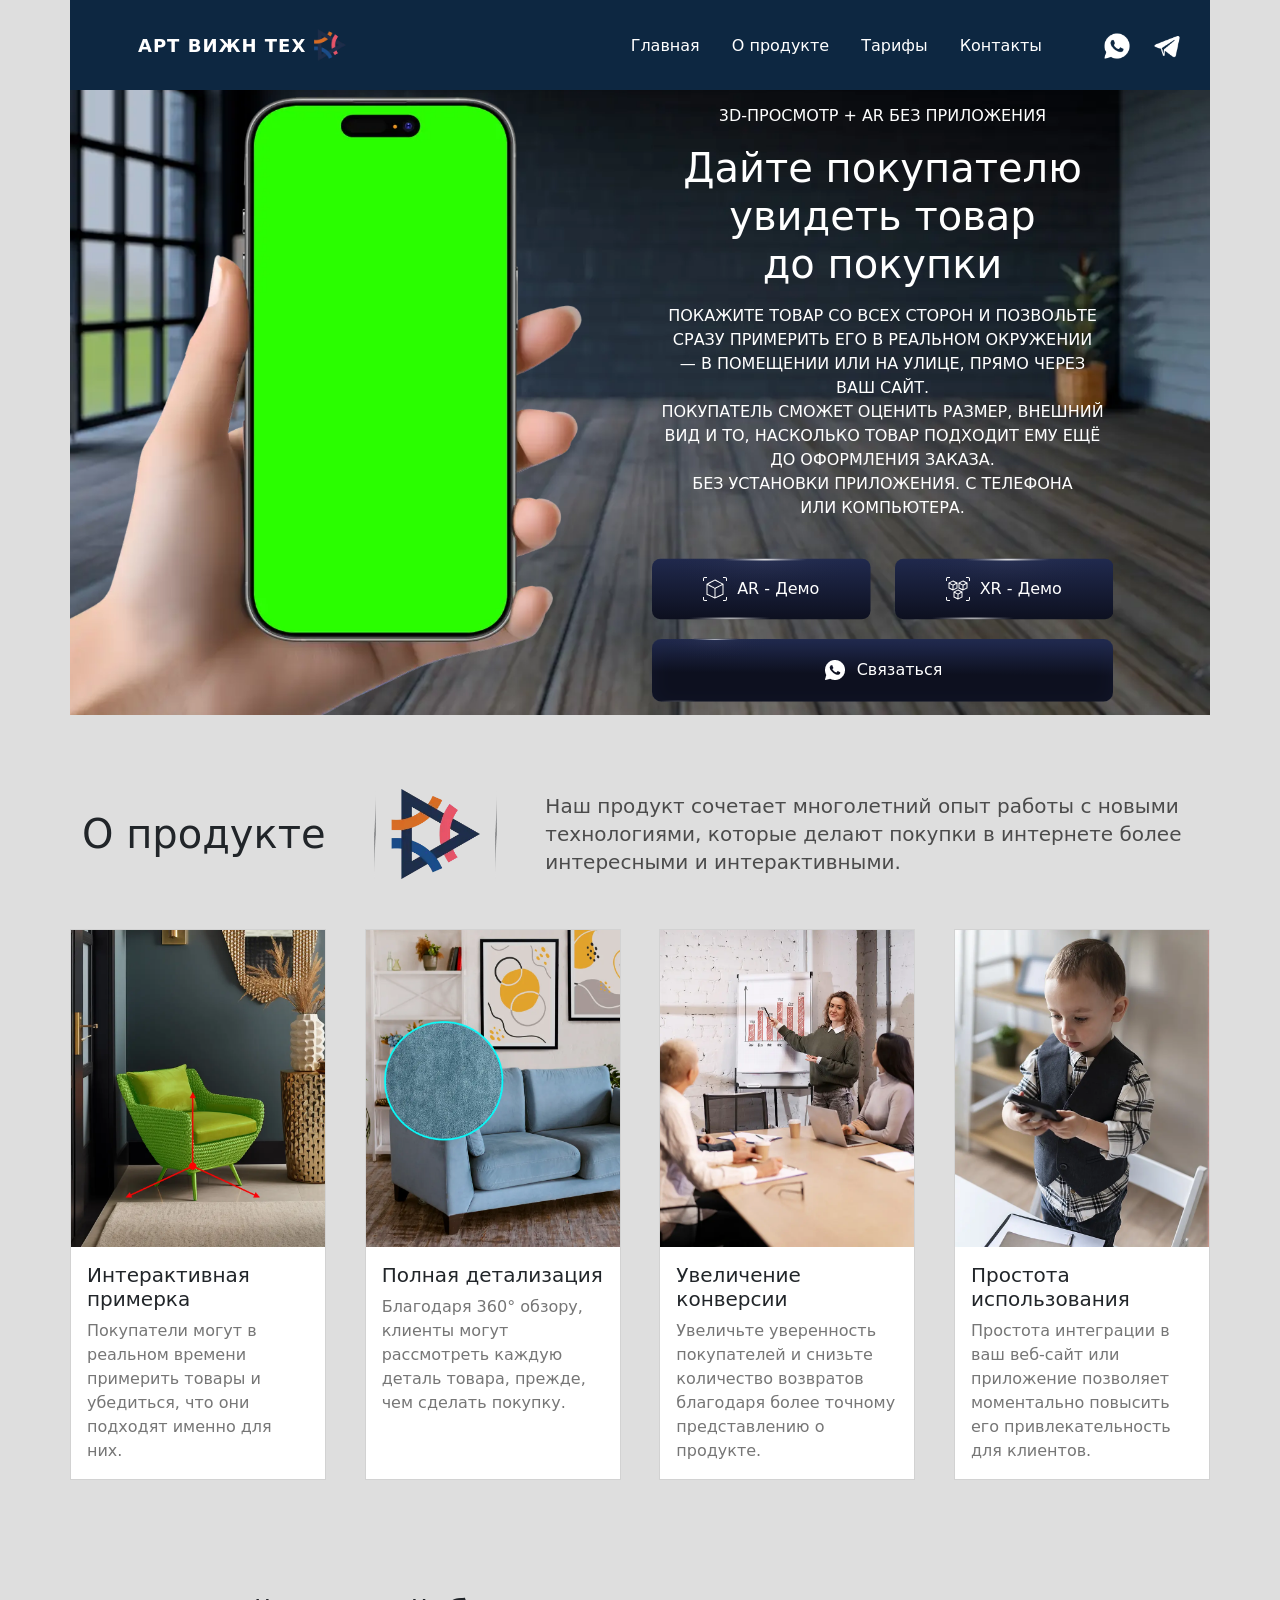
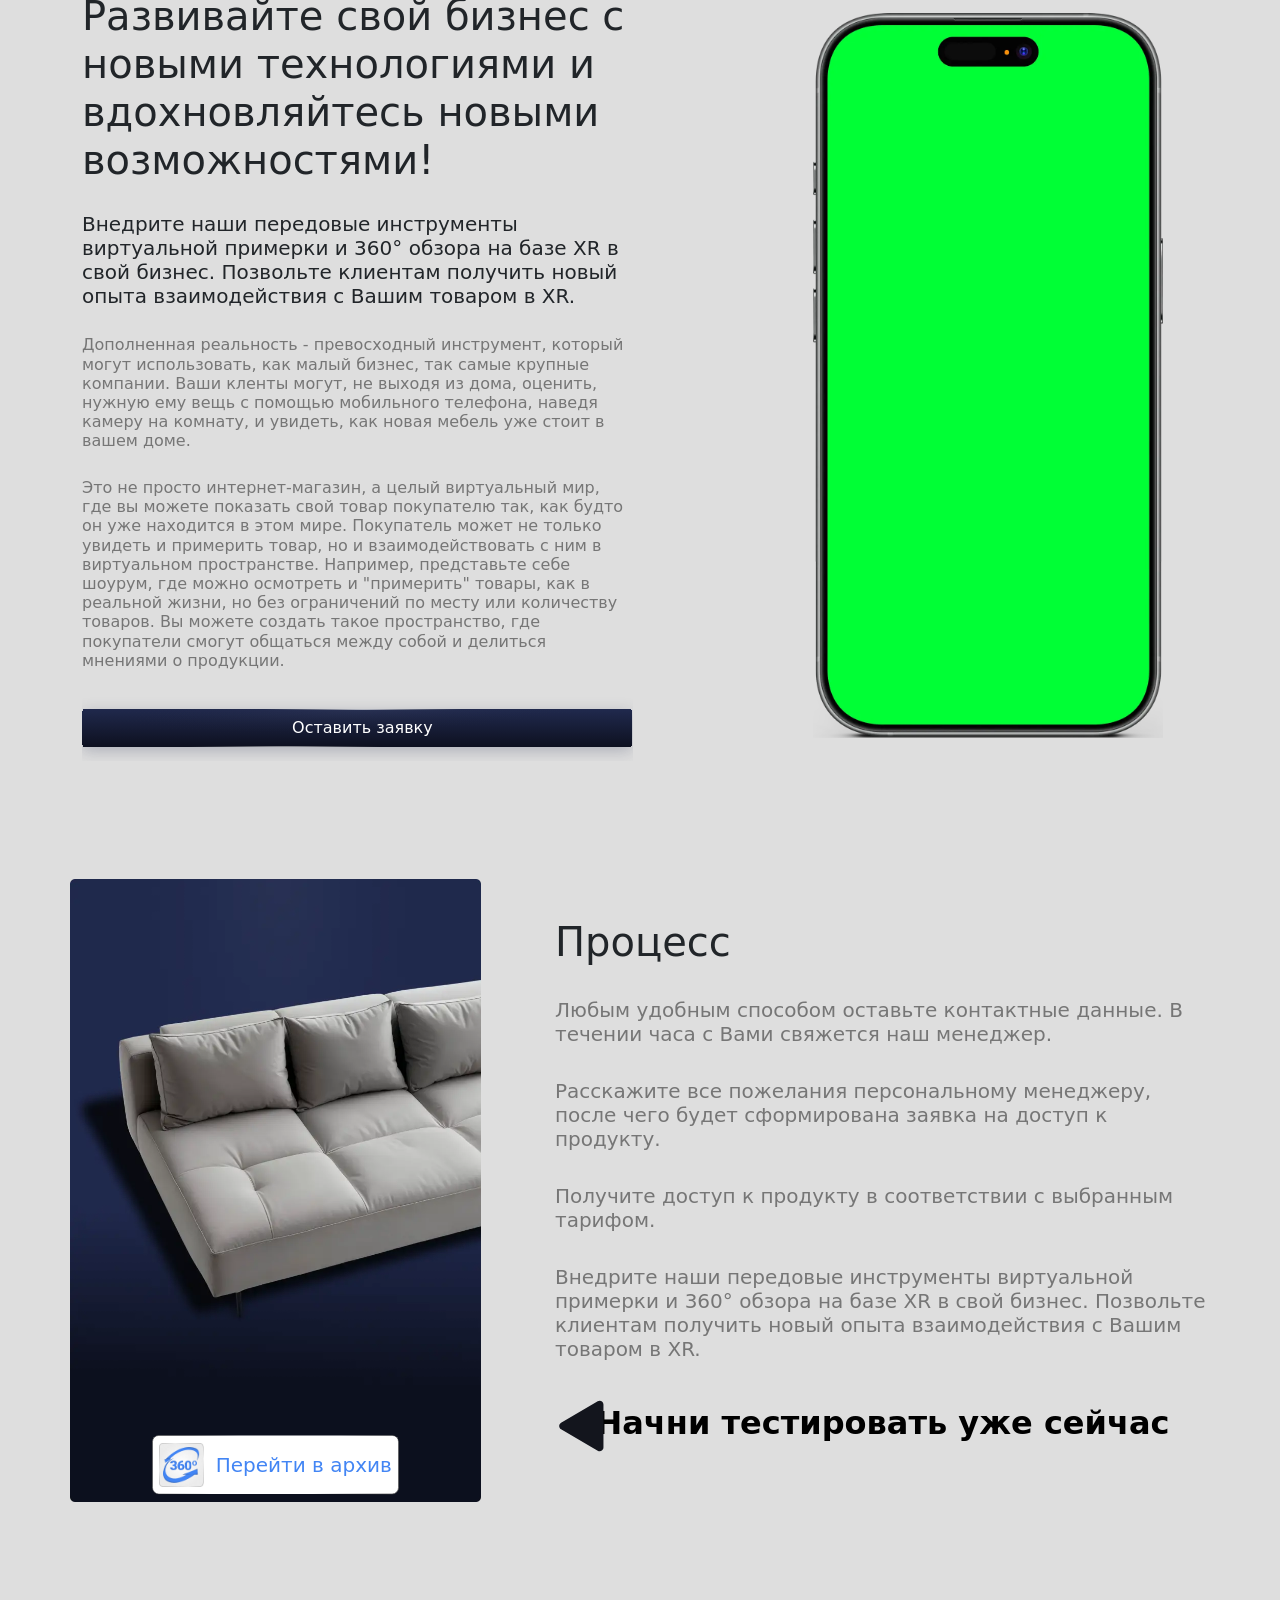
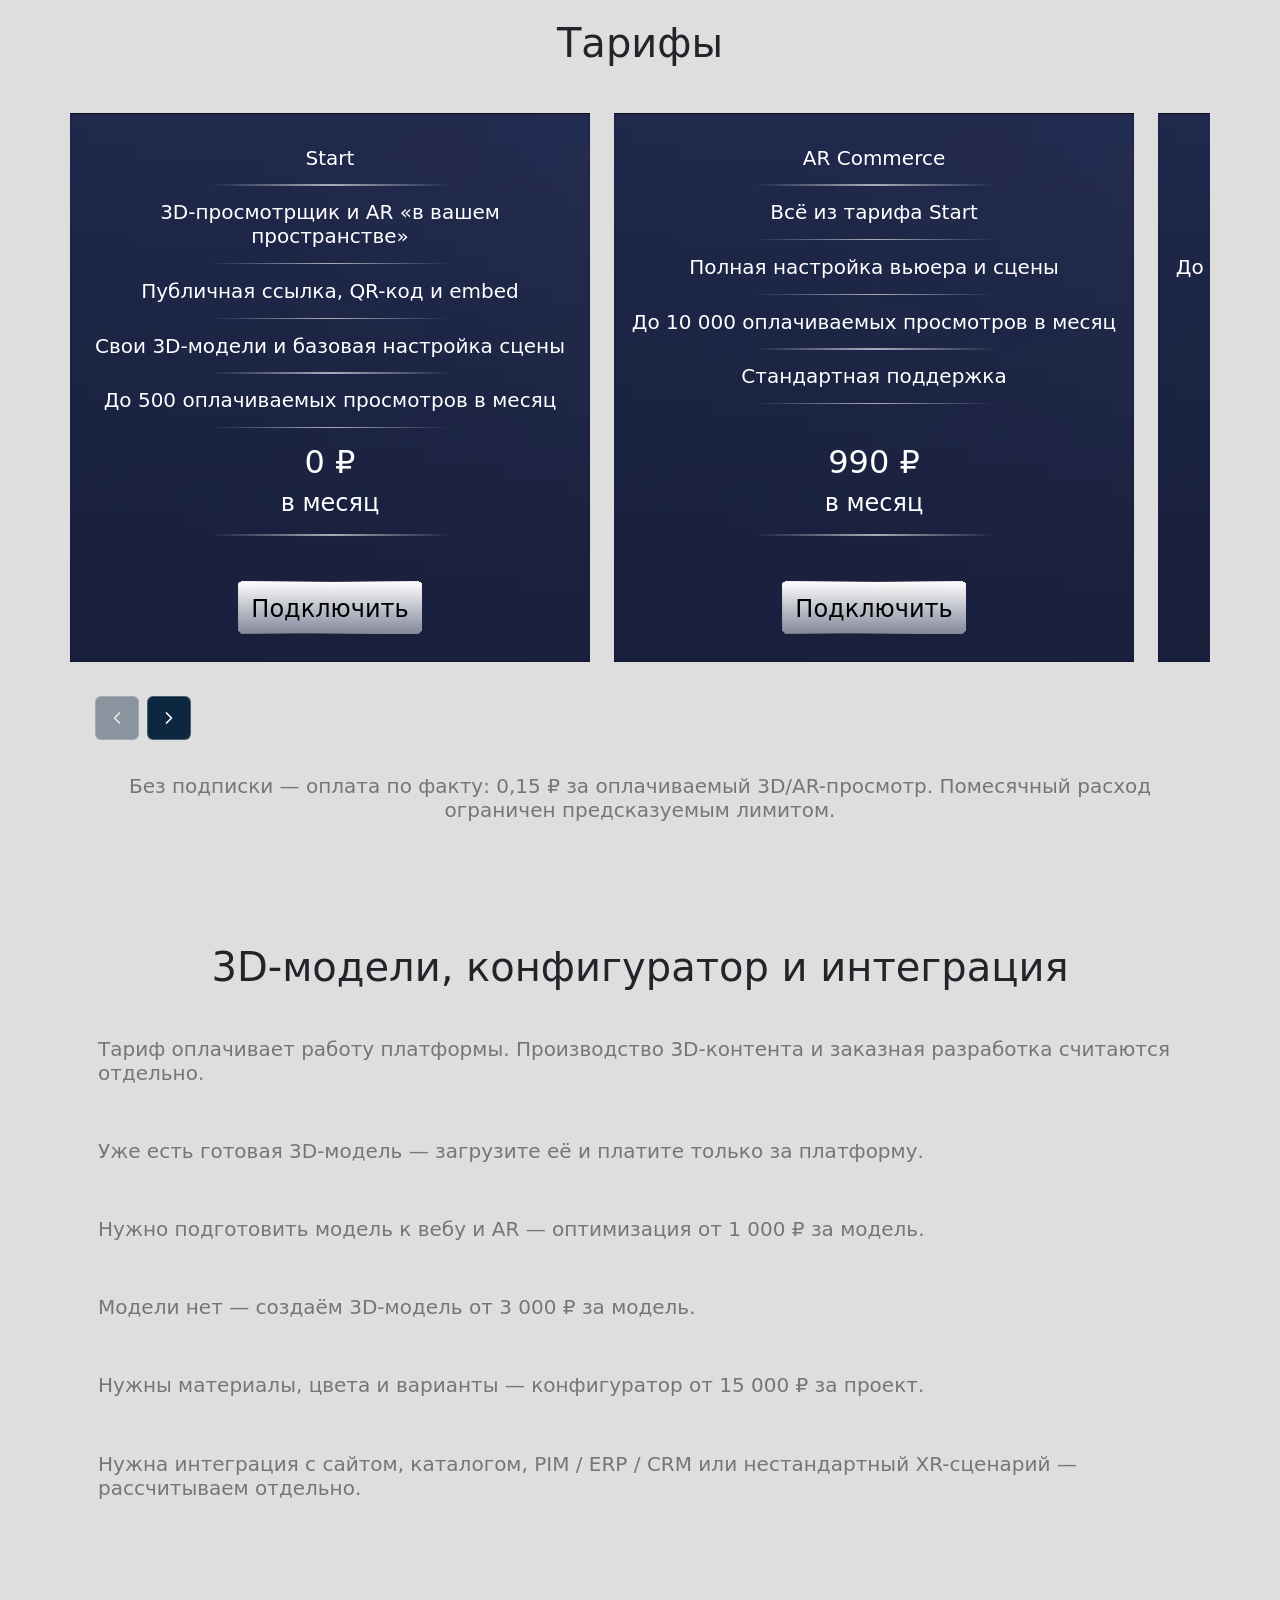
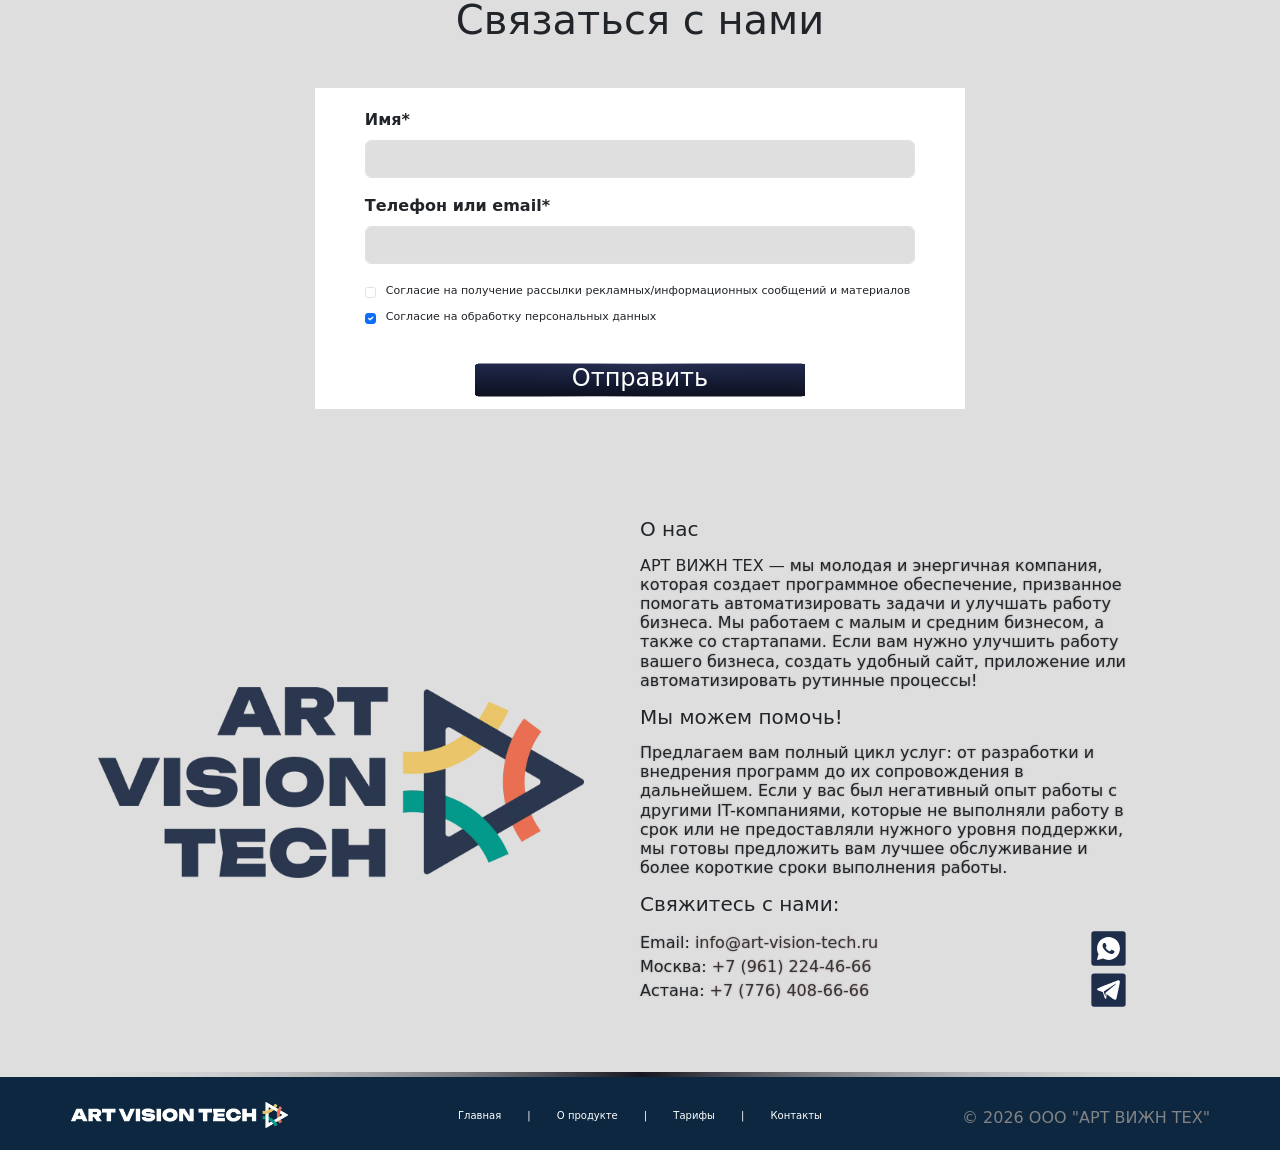
==== index.html @ 7b15b841 "feat: update pricing card styles for improved layout and responsiveness" ====
<!doctype html>
<html lang="en" data-bs-theme="auto">

<head>
    <meta charset="utf-8">
    <meta name="viewport" content="width=device-width, initial-scale=1">
    <title>АРТ ВИЖН ТЕХ</title>

    <link href="https://cdn.jsdelivr.net/npm/bootstrap@5.3.3/dist/css/bootstrap.min.css" rel="stylesheet"
        integrity="sha384-QWTKZyjpPEjISv5WaRU9OFeRpok6YctnYmDr5pNlyT2bRjXh0JMhjY6hW+ALEwIH" crossorigin="anonymous">
    <link rel="stylesheet" href="https://cdn.jsdelivr.net/npm/bootstrap-icons@1.11.3/font/bootstrap-icons.min.css">
    <link href="./styles/landing/base.css" rel="stylesheet">
    <link href="./styles/landing/buttons.css" rel="stylesheet">
    <link href="./styles/landing/header.css" rel="stylesheet">
    <link href="./styles/landing/hero.css" rel="stylesheet">
    <link href="./styles/landing/sections.css" rel="stylesheet">
    <link href="./styles/landing/pricing.css" rel="stylesheet">
    <link href="./styles/landing/contact.css" rel="stylesheet">
    <link href="./styles/landing/footer.css" rel="stylesheet">
</head>

<body>
    <!-- Модальное окно -->
    <div class="modal fade" id="contactModal" tabindex="-1" aria-labelledby="contactModalLabel">
        <div class="modal-dialog">
            <div class="modal-content">
                <div class="modal-header">
                    <h5 class="modal-title" id="contactModalLabel">Заявка на подключение</h5>
                    <button type="button" class="btn-close" data-bs-dismiss="modal" aria-label="Закрыть"></button>
                </div>
                <div class="modal-body">
                    <div class="mt-c-3 container-fluid">
                        <div class="modal-container mt-c-4">
                            <div class="mb-3">
                                <label for="modal-formGroupExampleInput" class="form-label contact-form-label">Имя*</label>
                                <input type="text" class="form-control contact-input" id="modal-formGroupExampleInput">
                            </div>
                            <div class="mb-3">
                                <label for="modal-formGroupExampleInput2" class="form-label contact-form-label">Телефон или
                                    email*</label>
                                <input type="text" class="form-control contact-input" id="modal-formGroupExampleInput2">
                            </div>
                            <div class="mb-3">
                                <label for="modal-formGroupExampleInput3" class="form-label contact-form-label">Тариф</label>
                                <select class="form-control contact-input" id="modal-formGroupExampleInput3">
                                    <option value="" disabled selected>Выберите тариф</option>
                                    <option value="Start">Start</option>
                                    <option value="AR Commerce">AR Commerce</option>
                                    <option value="Business">Business</option>
                                    <option value="Enterprise">Enterprise</option>
                                </select>
                            </div>
                            <div class="form-check contact-consent">
                                <input class="form-check-input" type="checkbox" value="" id="modal-flexCheckDefault1">
                                <label class="form-check-label" for="modal-flexCheckDefault1">
                                    Согласие на получение рассылки рекламных/информационных сообщений и материалов
                                </label>
                            </div>
                            <div class="modal-form-check form-check contact-consent">
                                <input class="form-check-input" type="checkbox" value="" id="modal-flexCheckChecked2"
                                    checked>
                                <label class="form-check-label" for="modal-flexCheckChecked2">
                                    Cогласие на обработку персональных данных
                                </label>
                            </div>
                            <div class="text-center contact-submit-row">
                                <button class="svg-button submit-btn modal-btn">
                                    <svg class="svg" width="180" height="36" viewBox="0 0 130 36" fill="none"
                                        xmlns="http://www.w3.org/2000/svg">
                                        <g filter="url(#filter0_b_210_33182)">
                                            <rect width="130" height="36" rx="5" fill="url(#paint0_linear_210_33182)" />
                                            <rect width="130" height="36" rx="5" fill="url(#paint1_radial_210_33182)"
                                                fill-opacity="0.2" />
                                            <rect x="0.5" y="0.5" width="129" height="35" rx="4.5"
                                                stroke="url(#paint2_radial_210_33182)" />
                                        </g>
                                        <defs>
                                            <filter id="filter0_b_210_33182" x="-20" y="-20" width="170" height="76"
                                                filterUnits="userSpaceOnUse" color-interpolation-filters="sRGB">
                                                <feFlood flood-opacity="0" result="BackgroundImageFix" />
                                                <feGaussianBlur in="BackgroundImageFix" stdDeviation="10" />
                                                <feComposite in2="SourceAlpha" operator="in"
                                                    result="effect1_backgroundBlur_210_33182" />
                                                <feBlend mode="normal" in="SourceGraphic"
                                                    in2="effect1_backgroundBlur_210_33182" result="shape" />
                                            </filter>
                                            <linearGradient id="paint0_linear_210_33182" x1="28.2609" y1="-6.16457e-07"
                                                x2="27.976" y2="35.9999" gradientUnits="userSpaceOnUse">
                                                <stop stop-color="#20294D" />
                                                <stop offset="1" stop-color="#0D101F" />
                                            </linearGradient>
                                            <radialGradient id="paint1_radial_210_33182" cx="0" cy="0" r="1"
                                                gradientUnits="userSpaceOnUse"
                                                gradientTransform="translate(66.6149 1.90837e-06) rotate(89.4884) scale(23.6259 61.005)">
                                                <stop stop-color="white" stop-opacity="0.2" />
                                                <stop offset="1" stop-color="#13151D" stop-opacity="0" />
                                            </radialGradient>
                                            <radialGradient id="paint2_radial_210_33182" cx="0" cy="0" r="1"
                                                gradientUnits="userSpaceOnUse"
                                                gradientTransform="translate(60.2899 12.0462) rotate(122.784) scale(97.1829 21.4336)">
                                                <stop stop-color="white" />
                                                <stop offset="1" stop-color="#999999" stop-opacity="0" />
                                            </radialGradient>
                                        </defs>
                                    </svg>

                                    <div class="ar-icon button-text svg-button-label-sm">
                                        <p>Отправить</p>
                                    </div>
                                </button>
                            </div>
                        </div>
                    </div>
                </div>
            </div>
        </div>
    </div>
    <div id="loader">Загрузка...</div>
    <nav class="site-header container navbar navbar-expand-md navbar-dark fixed-top">
        <div class="container-fluid">
            <div class="navbar-bar">
                <a class="navbar-brand" href="#">
                    <div class="d-flex align-items-center gap-2">
                        <p class="mb-0 fw-bold" style="font-size: 18px; letter-spacing: 1px;">АРТ ВИЖН ТЕХ</p>
                        <img loading="lazy" class="brand-logo" src="./img/Group 7.webp" />
                    </div>
                </a>
                <button class="navbar-toggler" type="button" data-bs-toggle="collapse" data-bs-target="#navbarCollapse"
                    aria-controls="navbarCollapse" aria-expanded="false" aria-label="Toggle navigation">
                    <span class="navbar-toggler-icon"></span>
                </button>
            </div>

            <div class="collapse navbar-collapse-offset navbar-collapse" id="navbarCollapse">
                <ul class="navbar-menu navbar-nav mb-2 mb-md-0 d-flex">
                    <li class="nav-item me-3">
                        <a class="nav-link active" href="#">Главная</a>
                    </li>
                    <li class="nav-item me-3">
                        <a class="nav-link active" href="#about">О продукте</a>
                    </li>
                    <li class="nav-item me-3">
                        <a class="nav-link active" href="#plans">Тарифы</a>
                    </li>
                    <li class="nav-item me-3">
                        <a class="nav-link active" href="#contact">Контакты</a>
                    </li>
                </ul>

                <div class="d-flex navbar-social">
                    <a href="https://wa.me/+79612244666" target="_blank" class="c-header-message-icon">
                        <img loading="lazy" class="icon-img" src="./img/Whatsaph_icon.webp" />
                    </a>
                    <a href="https://t.me/+79612244666" target="_blank" class="c-header-message-icon">
                        <img loading="lazy" class="icon-img" src="./img/telegramm.webp" />
                    </a>
                </div>
            </div>
        </div>
    </nav>

    <div class="container tops hero">
        <div class="main-img">
            <div class="d-none d-md-block">
                <div class="row">
                    <div class="col-md-6 hero-phone-col">
                        <div class="hero-phone">
                            <img loading="lazy" src="./img/главная-картинка-рука с телефон-моб-версия 2.webp"
                                alt="Phone in Hand" class="hero-phone-img">
                            <div class="video-container all-container">
                                <video autoplay loop muted playsinline webkit-playsinline>
                                    <source type="video/webm">
                                    <source type="video/mp4">
                                    Ваш браузер не поддерживает видео.
                                </video>
                            </div>
                        </div>
                    </div>
                    <div class="col-md-5 dynamic-column hero-content">
                        <div class="col-4 col-sm-12">
                            <p class="text hero-copy hero-eyebrow">3D-ПРОСМОТР + AR БЕЗ ПРИЛОЖЕНИЯ</p>
                            <h1 class="text hero-title">Дайте покупателю увидеть товар до покупки</h1>
                            <p class="text hero-copy hero-copy-lead">Покажите товар со всех сторон и позвольте сразу примерить его в реальном окружении — в помещении или на улице, прямо через ваш сайт.</p>
                            <p class="text hero-copy">Покупатель сможет оценить размер, внешний вид и то, насколько товар подходит ему ещё до оформления заказа.</p>
                            <p class="text hero-copy">Без установки приложения. С телефона или компьютера.</p>
                        </div>
                        <div class="row hero-demo-actions">
                            <div class="col-4 col-md-6">
                                <button class="svg-button-ar">
                                    <svg class="svg" width="180" height="36" viewBox="0 0 130 36" fill="none"
                                        xmlns="http://www.w3.org/2000/svg">
                                        <g filter="url(#filter0_b_210_332)">
                                            <rect width="130" height="36" rx="5" fill="url(#paint0_linear_210_332)" />
                                            <rect width="130" height="36" rx="5" fill="url(#paint1_radial_210_332)"
                                                fill-opacity="0.2" />
                                            <rect x="0.5" y="0.5" width="129" height="35" rx="4.5"
                                                stroke="url(#paint2_radial_210_332)" />
                                        </g>
                                        <defs>
                                            <filter id="filter0_b_210_332" x="-20" y="-20" width="170" height="76"
                                                filterUnits="userSpaceOnUse" color-interpolation-filters="sRGB">
                                                <feFlood flood-opacity="0" result="BackgroundImageFix" />
                                                <feGaussianBlur in="BackgroundImageFix" stdDeviation="10" />
                                                <feComposite in2="SourceAlpha" operator="in"
                                                    result="effect1_backgroundBlur_210_332" />
                                                <feBlend mode="normal" in="SourceGraphic"
                                                    in2="effect1_backgroundBlur_210_332" result="shape" />
                                            </filter>
                                            <linearGradient id="paint0_linear_210_332" x1="28.2609" y1="-6.16457e-07"
                                                x2="27.976" y2="35.9999" gradientUnits="userSpaceOnUse">
                                                <stop stop-color="#20294D" />
                                                <stop offset="1" stop-color="#0D101F" />
                                            </linearGradient>
                                            <radialGradient id="paint1_radial_210_332" cx="0" cy="0" r="1"
                                                gradientUnits="userSpaceOnUse"
                                                gradientTransform="translate(66.6149 1.90837e-06) rotate(89.4884) scale(23.6259 61.005)">
                                                <stop stop-color="white" stop-opacity="0.2" />
                                                <stop offset="1" stop-color="#13151D" stop-opacity="0" />
                                            </radialGradient>
                                            <radialGradient id="paint2_radial_210_332" cx="0" cy="0" r="1"
                                                gradientUnits="userSpaceOnUse"
                                                gradientTransform="translate(60.2899 12.0462) rotate(122.784) scale(97.1829 21.4336)">
                                                <stop stop-color="white" />
                                                <stop offset="1" stop-color="#999999" stop-opacity="0" />
                                            </radialGradient>
                                        </defs>
                                    </svg>
                                    <div class="ar-icon button-text">
                                        <img loading="lazy" src="./img/AR_icon (2).png">
                                        <p>AR - Демо</p>
                                    </div>
                                </button>
                            </div>
                            <div class="col-4 col-md-6">
                                <button class="svg-button-xr">
                                    <svg class="svg" width="180" height="36" viewBox="0 0 130 36" fill="none"
                                        xmlns="http://www.w3.org/2000/svg">
                                        <g filter="url(#filter0_b_1)">
                                            <rect width="130" height="36" rx="5" fill="url(#paint0_linear_1)" />
                                            <rect width="130" height="36" rx="5" fill="url(#paint1_radial_1)"
                                                fill-opacity="0.2" />
                                            <rect x="0.5" y="0.5" width="129" height="35" rx="4.5"
                                                stroke="url(#paint2_radial_1)" />
                                        </g>
                                        <defs>
                                            <filter id="filter0_b_1" x="-20" y="-20" width="170" height="76"
                                                filterUnits="userSpaceOnUse" color-interpolation-filters="sRGB">
                                                <feFlood flood-opacity="0" result="BackgroundImageFix" />
                                                <feGaussianBlur in="BackgroundImageFix" stdDeviation="10" />
                                                <feComposite in2="SourceAlpha" operator="in"
                                                    result="effect1_backgroundBlur_1" />
                                                <feBlend mode="normal" in="SourceGraphic" in2="effect1_backgroundBlur_1"
                                                    result="shape" />
                                            </filter>
                                            <linearGradient id="paint0_linear_1" x1="28.2609" y1="0" x2="27.976" y2="36"
                                                gradientUnits="userSpaceOnUse">
                                                <stop stop-color="#20294D" />
                                                <stop offset="1" stop-color="#0D101F" />
                                            </linearGradient>
                                            <radialGradient id="paint1_radial_1" cx="0" cy="0" r="1"
                                                gradientUnits="userSpaceOnUse"
                                                gradientTransform="translate(66.6149 0) rotate(89.4884) scale(23.6259 61.005)">
                                                <stop stop-color="white" stop-opacity="0.2" />
                                                <stop offset="1" stop-color="#13151D" stop-opacity="0" />
                                            </radialGradient>
                                            <radialGradient id="paint2_radial_1" cx="0" cy="0" r="1"
                                                gradientUnits="userSpaceOnUse"
                                                gradientTransform="translate(60.2899 12.0462) rotate(122.784) scale(97.1829 21.4336)">
                                                <stop stop-color="white" />
                                                <stop offset="1" stop-color="#999999" stop-opacity="0" />
                                            </radialGradient>
                                        </defs>
                                    </svg>
                                    <div class="ar-icon button-text">
                                        <img loading="lazy" src="./img/XR_icon (1).png">
                                        <p>XR - Демо</p>
                                    </div>
                                </button>
                            </div>
                        </div>
                        <div class="col-4 col-md-12">
                            <button class="svg-button hero-contact-button wa-contact-us">
                                <svg class="svg" width="490" height="67" viewBox="0 0 490 67" fill="none"
                                    xmlns="http://www.w3.org/2000/svg">
                                    <g filter="url(#filter0_i_1)">
                                        <rect y="0.5" width="490" height="66.5" rx="10" fill="url(#paint0_linear_1)" />
                                        <rect y="0.5" width="490" height="66.5" rx="10" fill="url(#paint1_radial_1)"
                                            fill-opacity="0.2" />
                                        <rect x="0.5" y="1" width="489" height="65.5" rx="9.5"
                                            stroke="url(#paint2_radial_1)" />
                                    </g>
                                    <defs>
                                        <filter id="filter0_i_1" x="0" y="0.5" width="490" height="71.5"
                                            filterUnits="userSpaceOnUse" color-interpolation-filters="sRGB">
                                            <feFlood flood-opacity="0" result="BackgroundImageFix" />
                                            <feBlend mode="normal" in="SourceGraphic" in2="BackgroundImageFix"
                                                result="shape" />
                                            <feColorMatrix in="SourceAlpha" type="matrix"
                                                values="0 0 0 0 0 0 0 0 0 0 0 0 0 0 0 0 0 0 127 0" result="hardAlpha" />
                                            <feOffset dy="5" />
                                            <feGaussianBlur stdDeviation="10" />
                                            <feComposite in2="hardAlpha" operator="arithmetic" k2="-1" k3="1" />
                                            <feColorMatrix type="matrix"
                                                values="0 0 0 0 0.12549 0 0 0 0 0.160784 0 0 0 0 0.301961 0 0 0 0.25 0" />
                                            <feBlend mode="normal" in2="shape" result="effect1_innerShadow_1" />
                                        </filter>
                                        <linearGradient id="paint0_linear_1" x1="106.522" y1="0.499999" x2="106.264"
                                            y2="67.0029" gradientUnits="userSpaceOnUse">
                                            <stop stop-color="#20294D" />
                                            <stop offset="1" stop-color="#0D101F" />
                                        </linearGradient>
                                        <radialGradient id="paint1_radial_1" cx="0" cy="0" r="1"
                                            gradientUnits="userSpaceOnUse"
                                            gradientTransform="translate(251.087 0.500004) rotate(88.9563) scale(43.6479 229.913)">
                                            <stop stop-color="white" stop-opacity="0.2" />
                                            <stop offset="1" stop-color="#13151D" stop-opacity="0" />
                                        </radialGradient>
                                        <radialGradient id="paint2_radial_1" cx="0" cy="0" r="1"
                                            gradientUnits="userSpaceOnUse"
                                            gradientTransform="translate(227.246 22.7519) rotate(142.731) scale(249.235 58.19)">
                                            <stop stop-color="white" />
                                            <stop offset="1" stop-color="#999999" stop-opacity="0" />
                                        </radialGradient>
                                    </defs>
                                </svg>
                                <div class="ar-icon button-text">
                                    <img loading="lazy" src="./img/Whatsaph_icon (3).png">
                                    <p>Связаться</p>
                                </div>
                            </button>
                        </div>
                    </div>
                </div>
            </div>
            <div class="d-md-none">
                <div class="row hero-mobile-row">
                    <div class="col-12 col-sm-12">
                        <p class="text hero-copy hero-eyebrow mt-5">3D-ПРОСМОТР + AR БЕЗ ПРИЛОЖЕНИЯ</p>
                        <h1 class="text hero-title">Дайте покупателю увидеть товар до покупки</h1>
                        <p class="text hero-copy hero-copy-lead">Покажите товар со всех сторон и позвольте сразу примерить его в реальном окружении — в помещении или на улице, прямо через ваш сайт.</p>
                        <p class="text hero-copy">Покупатель сможет оценить размер, внешний вид и то, насколько товар подходит ему ещё до оформления заказа.</p>
                        <p class="text hero-copy">Без установки приложения. С телефона или компьютера.</p>
                    </div>
                    <div class="col-12">
                    <div class="hero-mobile-stage">
                        <div class="hero-phone-mobile-col">
                            <div class="hero-phone hero-phone-mobile">
                                <img loading="lazy" src="./img/Рука-телефон.webp" alt="Phone in Hand" class="hero-phone-img">
                                <div class="video-container mobile-container">
                                    <video autoplay loop muted playsinline webkit-playsinline>
                                        <source type="video/webm">
                                        <source type="video/mp4">
                                        Ваш браузер не поддерживает видео.
                                    </video>
                                </div>
                            </div>
                        </div>
                        <div class="hero-mobile-actions">
                            <div class="hero-mobile-demo-actions">
                                <button class="svg-button-ar">
                                    <svg class="svg" preserveAspectRatio="none" viewBox="0 0 130 36"
                                        fill="none" xmlns="http://www.w3.org/2000/svg">
                                    <g filter="url(#filter0_b_ar_1)">
                                        <rect width="130" height="36" rx="5" fill="url(#paint0_linear_ar_1)" />
                                        <rect width="130" height="36" rx="5" fill="url(#paint1_radial_ar_1)"
                                            fill-opacity="0.2" />
                                        <rect x="0.5" y="0.5" width="129" height="35" rx="4.5"
                                            stroke="url(#paint2_radial_ar_1)" />
                                    </g>
                                    <defs>
                                        <filter id="filter0_b_ar_1" x="-20" y="-20" width="170" height="76"
                                            filterUnits="userSpaceOnUse" color-interpolation-filters="sRGB">
                                            <feFlood flood-opacity="0" result="BackgroundImageFix" />
                                            <feGaussianBlur in="BackgroundImageFix" stdDeviation="10" />
                                            <feComposite in2="SourceAlpha" operator="in"
                                                result="effect1_backgroundBlur_ar_1" />
                                            <feBlend mode="normal" in="SourceGraphic"
                                                in2="effect1_backgroundBlur_ar_1" result="shape" />
                                        </filter>
                                        <linearGradient id="paint0_linear_ar_1" x1="28.2609" y1="0" x2="27.976"
                                            y2="36" gradientUnits="userSpaceOnUse">
                                            <stop stop-color="#20294D" />
                                            <stop offset="1" stop-color="#0D101F" />
                                        </linearGradient>
                                        <radialGradient id="paint1_radial_ar_1" cx="0" cy="0" r="1"
                                            gradientUnits="userSpaceOnUse"
                                            gradientTransform="translate(66.6149 0) rotate(89.4884) scale(23.6259 61.005)">
                                            <stop stop-color="white" stop-opacity="0.2" />
                                            <stop offset="1" stop-color="#13151D" stop-opacity="0" />
                                        </radialGradient>
                                        <radialGradient id="paint2_radial_ar_1" cx="0" cy="0" r="1"
                                            gradientUnits="userSpaceOnUse"
                                            gradientTransform="translate(60.2899 12.0462) rotate(122.784) scale(97.1829 21.4336)">
                                            <stop stop-color="white" />
                                            <stop offset="1" stop-color="#999999" stop-opacity="0" />
                                        </radialGradient>
                                    </defs>
                                </svg>
                                    <div class="ar-icon button-text">
                                        <img loading="lazy" src="./img/AR_icon (2).png">
                                        <p>AR - Демо</p>
                                    </div>
                                </button>
                                <button class="svg-button-xr">
                                    <svg class="svg" preserveAspectRatio="none" viewBox="0 0 130 36"
                                        fill="none" xmlns="http://www.w3.org/2000/svg">
                                    <g filter="url(#filter0_b_2)">
                                        <rect width="130" height="36" rx="5" fill="url(#paint0_linear_2)" />
                                        <rect width="130" height="36" rx="5" fill="url(#paint1_radial_2)"
                                            fill-opacity="0.2" />
                                        <rect x="0.5" y="0.5" width="129" height="35" rx="4.5"
                                            stroke="url(#paint2_radial_2)" />
                                    </g>
                                    <defs>
                                        <filter id="filter0_b_2" x="-20" y="-20" width="170" height="76"
                                            filterUnits="userSpaceOnUse" color-interpolation-filters="sRGB">
                                            <feFlood flood-opacity="0" result="BackgroundImageFix" />
                                            <feGaussianBlur in="BackgroundImageFix" stdDeviation="10" />
                                            <feComposite in2="SourceAlpha" operator="in"
                                                result="effect1_backgroundBlur_2" />
                                            <feBlend mode="normal" in="SourceGraphic" in2="effect1_backgroundBlur_2"
                                                result="shape" />
                                        </filter>
                                        <linearGradient id="paint0_linear_2" x1="28.2609" y1="0" x2="27.976" y2="36"
                                            gradientUnits="userSpaceOnUse">
                                            <stop stop-color="#20294D" />
                                            <stop offset="1" stop-color="#0D101F" />
                                        </linearGradient>
                                        <radialGradient id="paint1_radial_2" cx="0" cy="0" r="1"
                                            gradientUnits="userSpaceOnUse"
                                            gradientTransform="translate(66.6149 0) rotate(89.4884) scale(23.6259 61.005)">
                                            <stop stop-color="white" stop-opacity="0.2" />
                                            <stop offset="1" stop-color="#13151D" stop-opacity="0" />
                                        </radialGradient>
                                        <radialGradient id="paint2_radial_2" cx="0" cy="0" r="1"
                                            gradientUnits="userSpaceOnUse"
                                            gradientTransform="translate(60.2899 12.0462) rotate(122.784) scale(97.1829 21.4336)">
                                            <stop stop-color="white" />
                                            <stop offset="1" stop-color="#999999" stop-opacity="0" />
                                        </radialGradient>
                                    </defs>
                                </svg>
                                    <div class="ar-icon button-text">
                                        <img loading="lazy" src="./img/XR_icon (1).png">
                                        <p>XR - Демо</p>
                                    </div>
                                </button>
                            </div>
                            <button class="svg-button hero-contact-button wa-contact-us">
                                <svg class="svg" viewBox="0 0 490 67" preserveAspectRatio="none" fill="none"
                                    xmlns="http://www.w3.org/2000/svg">
                                <g filter="url(#filter0_i_129_274)">
                                    <rect y="0.5" width="490" height="66.5" rx="10"
                                        fill="url(#paint0_linear_129_274)" />
                                    <rect y="0.5" width="490" height="66.5" rx="10"
                                        fill="url(#paint1_radial_129_274)" fill-opacity="0.2" />
                                    <rect x="0.5" y="1" width="489" height="65.5" rx="9.5"
                                        stroke="url(#paint2_radial_129_274)" />
                                </g>
                                <defs>
                                    <filter id="filter0_i_129_274" x="0" y="0.5" width="490" height="71.5"
                                        filterUnits="userSpaceOnUse" color-interpolation-filters="sRGB">
                                    <feFlood flood-opacity="0" result="BackgroundImageFix" />
                                    <feBlend mode="normal" in="SourceGraphic" in2="BackgroundImageFix"
                                        result="shape" />
                                    <feColorMatrix in="SourceAlpha" type="matrix"
                                        values="0 0 0 0 0 0 0 0 0 0 0 0 0 0 0 0 0 0 127 0" result="hardAlpha" />
                                    <feOffset dy="5" />
                                    <feGaussianBlur stdDeviation="10" />
                                    <feComposite in2="hardAlpha" operator="arithmetic" k2="-1" k3="1" />
                                    <feColorMatrix type="matrix"
                                        values="0 0 0 0 0.12549 0 0 0 0 0.160784 0 0 0 0 0.301961 0 0 0 0.25 0" />
                                    <feBlend mode="normal" in2="shape" result="effect1_innerShadow_129_274" />
                                </filter>
                                <linearGradient id="paint0_linear_129_274" x1="106.522" y1="0.499999"
                                    x2="106.264" y2="67.0029" gradientUnits="userSpaceOnUse">
                                    <stop stop-color="#20294D" />
                                    <stop offset="1" stop-color="#0D101F" />
                                </linearGradient>
                                <radialGradient id="paint1_radial_129_274" cx="0" cy="0" r="1"
                                    gradientUnits="userSpaceOnUse"
                                    gradientTransform="translate(251.087 0.500004) rotate(88.9563) scale(43.6479 229.913)">
                                    <stop stop-color="white" stop-opacity="0.2" />
                                    <stop offset="1" stop-color="#13151D" stop-opacity="0" />
                                </radialGradient>
                                <radialGradient id="paint2_radial_129_274" cx="0" cy="0" r="1"
                                    gradientUnits="userSpaceOnUse"
                                    gradientTransform="translate(227.246 22.7519) rotate(142.731) scale(249.235 58.19)">
                                    <stop stop-color="white" />
                                    <stop offset="1" stop-color="#999999" stop-opacity="0" />
                                </radialGradient>
                            </defs>
                        </svg>
                                <div class="ar-icon button-text">
                                    <img loading="lazy" src="./img/Whatsaph_icon (3).png">
                                    <p>Связаться</p>
                                </div>
                            </button>
                        </div>
                    </div>
                    </div>
                </div>
            </div>
        </div>
        <img loading="lazy" data-src="image.webm" class="line">
    </div>
    <div id="about" class="container section-narrow">
        <div class="d-none d-md-block">
            <div class="row about-row align-items-center flex-nowrap">
                <div class="col-auto pe-4">
                    <h1 class="text-nowrap mb-0">О продукте</h1>
                </div>
                <div class="col-auto pe-4">
                    <div class="d-flex align-items-center">
                        <img loading="lazy" class="mr-15 about-icon-size" src="./img/Line 1.webp">
                        <img loading="lazy" class="about-icon-size" src="./img/Group 7.webp">
                        <img loading="lazy" class="ml-15 about-icon-size" src="./img/Line 1.webp">
                    </div>
                </div>
                <div class="col">
                    <p class="about-text mb-0">Наш продукт сочетает многолетний опыт работы с новыми технологиями,
                        которые делают покупки в интернете более интересными и интерактивными.</p>
                </div>
            </div>
        </div>
        <div class="d-md-none">
            <div class="text-center about-mobile">
                <h1 class="text-nowrap">О продукте</h1>
                <p>Наш многолетний опыт работы с новыми технологиями позволил создать впечатляюший продукт.</p>
            </div>

        </div>
    </div>
    <div class="container section-narrow">
        <div class="mb-3">
            <div class="d-none d-md-block">
                <div class="desktop-card-container">
                    <div class="card feature-card">
                        <img loading="lazy" src="./img/Интерактивная-примерка.webp" class="card-img-top">
                        <div class="card-body">
                            <h5 class="card-title">Интерактивная примерка</h5>
                            <p class="card-text">Покупатели могут в реальном времени примерить товары и убедиться, что
                                они
                                подходят именно для них.</p>
                        </div>
                    </div>
                    <div class="card feature-card">
                        <img loading="lazy" src="./img/полная-детализация.webp" class="card-img-top">
                        <div class="card-body">
                            <h5 class="card-title">Полная детализация</h5>
                            <p class="card-text">Благодаря 360° обзору, клиенты могут рассмотреть каждую деталь товара,
                                прежде, чем сделать покупку.</p>
                        </div>
                    </div>
                    <div class="card feature-card">
                        <img loading="lazy" src="./img/Увеличение_конверсии_2.webp" class="card-img-top">
                        <div class="card-body">
                            <h5 class="card-title">Увеличение конверсии</h5>
                            <p class="card-text">Увеличьте уверенность покупателей и снизьте количество возвратов
                                благодаря
                                более точному представлению о продукте.</p>
                        </div>
                    </div>
                    <div class="card feature-card">
                        <img loading="lazy" src="./img/простота в использовании_2.webp" class="card-img-top">
                        <div class="card-body">
                            <h5 class="card-title">Простота использования</h5>
                            <p class="card-text">Простота интеграции в ваш веб-сайт или приложение позволяет
                                моментально повысить его привлекательность для клиентов.</p>
                        </div>
                    </div>
                </div>
            </div>
            <div class="d-md-none">
                <div class="card mb-3 border-none">
                    <div class="g-0 mobile-card-container">
                        <div class="col col-6">
                            <img loading="lazy" src="./img/Интерактивная-примерка.webp" class="img-fluid">
                        </div>
                        <div class="col col-6">
                            <div class="feature-card-body">
                                <h5 class="card-title">Интерактивная примерка</h5>
                                <p class="card-text">Покупатели могут в реальном времени примерить товары и убедиться,
                                    что
                                    они
                                    подходят именно для них.</p>
                            </div>
                        </div>
                    </div>
                </div>
                <div class="card mb-3 border-none">
                    <div class="g-0 mobile-card-container">
                        <div class="col col-6">
                            <img loading="lazy" src="./img/полная-детализация.webp" class="img-fluid">
                        </div>
                        <div class="col col-6">
                            <div class="feature-card-body">
                                <h5 class="card-title">Полная детализация</h5>
                                <p class="card-text">Благодаря 360° обзору, клиенты могут рассмотреть каждую деталь
                                    товара,
                                    прежде, чем сделать покупку.</p>
                            </div>
                        </div>
                    </div>
                </div>
                <div class="card mb-3 border-none">
                    <div class="g-0 mobile-card-container">
                        <div class="col col-6">
                            <img loading="lazy" src="./img/Увеличение_конверсии_2.webp" class="img-fluid">
                        </div>
                        <div class="col col-6">
                            <div class="feature-card-body">
                                <h5 class="card-title">Увеличение конверсии</h5>
                                <p class="card-text">Увеличьте уверенность покупателей и снизьте количество возвратов
                                    благодаря
                                    более точному представлению о продукте.</p>
                            </div>
                        </div>
                    </div>
                </div>
                <div class="card mb-3 border-none">
                    <div class="g-0 mobile-card-container">
                        <div class="col col-6">
                            <img loading="lazy" src="./img/простота в использовании_2.webp" class="img-fluid">
                        </div>
                        <div class="col col-6">
                            <div class="feature-card-body">
                                <h5 class="card-title">Простота использования</h5>
                                <p class="card-text">Простота интеграции в ваш веб-сайт или приложение позволяет
                                    моментально повысить его привлекательность для клиентов.</p>
                            </div>
                        </div>
                    </div>
                </div>
            </div>
        </div>
    </div>
    <div class="container mt-c-3">
        <img loading="lazy" data-src="image.webm" class="line">
        <div class="d-none d-md-block">
            <div class="row about-row flex-nowrap">
                <div class="col col-7">
                    <div class="text-descr-width">
                        <h1 class="mb-c-5 c-ft-32">Развивайте свой бизнес <br class="d-none-when-1300">
                            с новыми технологиями <br class="d-none-when-1300">
                            и вдохновляйтесь <br class="d-none-when-1300">
                            новыми возможностями!</h1>
                        <h5 class="fw-500 mb-c-5 c-ft-16">
                            Внедрите наши передовые инструменты виртуальной примерки <br class="d-none-when-1300">
                            и 360° обзора на базе XR в свой бизнес.
                            Позвольте клиентам <br class="d-none-when-1300">
                            получить новый опыта взаимодействия с Вашим товаром в XR.
                        </h5>
                        <h6 class="card-text fw-500 mb-c-5 c-ft-16">
                            Дополненная реальность - превосходный инструмент, который
                            могут использовать, как малый бизнес, так самые крупные компании. Ваши кленты могут, не
                            выходя
                            из
                            дома, оценить, нужную ему вещь с помощью мобильного телефона, наведя камеру на комнату, и
                            увидеть,
                            как новая мебель уже стоит в вашем доме.
                        </h6>
                        <h6 class="card-text fw-500 c-ft-16">
                            Это не просто интернет-магазин, а целый виртуальный мир, где вы можете показать свой товар
                            покупателю так, как будто он уже находится в этом мире. Покупатель может не только увидеть и
                            примерить товар, но и взаимодействовать с ним в виртуальном пространстве. Например,
                            представьте
                            себе шоурум, где можно осмотреть и "примерить" товары, как в реальной жизни, но без
                            ограничений
                            по месту или количеству товаров. Вы можете создать такое пространство, где покупатели смогут
                            общаться между
                            собой и делиться мнениями о продукции.
                        </h6>
                        <button class="svg-button send-order-2">
                            <svg class="svg" width="718" height="50" viewBox="0 0 718 50" fill="none"
                                xmlns="http://www.w3.org/2000/svg">
                                <g filter="url(#filter0_d_129_618)">
                                    <rect width="717.5" height="50" rx="5" fill="url(#paint0_linear_129_618)"
                                        shape-rendering="crispEdges" />
                                    <rect width="717.5" height="50" rx="5" fill="url(#paint1_radial_129_618)"
                                        fill-opacity="0.2" shape-rendering="crispEdges" />
                                    <rect x="0.5" y="0.5" width="716.5" height="49" rx="4.5"
                                        stroke="url(#paint2_radial_129_618)" shape-rendering="crispEdges" />
                                </g>
                                <defs>
                                    <filter id="filter0_d_129_618" x="-20" y="-15" width="757.5" height="90"
                                        filterUnits="userSpaceOnUse" color-interpolation-filters="sRGB">
                                        <feFlood flood-opacity="0" result="BackgroundImageFix" />
                                        <feColorMatrix in="SourceAlpha" type="matrix"
                                            values="0 0 0 0 0 0 0 0 0 0 0 0 0 0 0 0 0 0 127 0" result="hardAlpha" />
                                        <feOffset dy="5" />
                                        <feGaussianBlur stdDeviation="10" />
                                        <feComposite in2="hardAlpha" operator="out" />
                                        <feColorMatrix type="matrix"
                                            values="0 0 0 0 0.12549 0 0 0 0 0.160784 0 0 0 0 0.301961 0 0 0 0.25 0" />
                                        <feBlend mode="normal" in2="BackgroundImageFix"
                                            result="effect1_dropShadow_129_618" />
                                        <feBlend mode="normal" in="SourceGraphic" in2="effect1_dropShadow_129_618"
                                            result="shape" />
                                    </filter>
                                    <linearGradient id="paint0_linear_129_618" x1="155.978" y1="-8.5619e-07"
                                        x2="155.879" y2="50.0028" gradientUnits="userSpaceOnUse">
                                        <stop stop-color="#20294D" />
                                        <stop offset="1" stop-color="#0D101F" />
                                    </linearGradient>
                                    <radialGradient id="paint1_radial_129_618" cx="0" cy="0" r="1"
                                        gradientUnits="userSpaceOnUse"
                                        gradientTransform="translate(367.663 2.65052e-06) rotate(87.9679) scale(32.8331 336.502)">
                                        <stop stop-color="white" stop-opacity="0.2" />
                                        <stop offset="1" stop-color="#13151D" stop-opacity="0" />
                                    </radialGradient>
                                    <radialGradient id="paint2_radial_129_618" cx="0" cy="0" r="1"
                                        gradientUnits="userSpaceOnUse"
                                        gradientTransform="translate(332.754 16.7308) rotate(158.658) scale(311.811 51.2081)">
                                        <stop stop-color="white" />
                                        <stop offset="1" stop-color="#999999" stop-opacity="0" />
                                    </radialGradient>
                                </defs>
                            </svg>

                            <div class="ar-icon button-text">
                                <p>Оставить заявку</p>
                            </div>
                        </button>
                    </div>
                </div>
                <div class="preview-phone col-5 col">
                    <iframe class="demo-ifr ar-preview" frameborder="0" title="" alt="">
                    </iframe>
                </div>
            </div>
        </div>
        <div class="d-md-none">
            <div class="send-order-header" style="margin-bottom: 4%;">
                <h1 class="text-center mt-2 container-fluid">Развивайте свой бизнес с новыми технологиями и
                    вдохновляйтесь новыми
                    возможностями!</h1>
                <div class="preview-phone-mobile">
                    <iframe class="demo-ifr2 ar-preview" frameborder="0" title="" alt="">
                    </iframe>
                </div>
                <button class="svg-button mt-4 send-order">
                    <svg class="svg" width="180" height="36" viewBox="0 0 130 36" fill="none"
                        xmlns="http://www.w3.org/2000/svg">
                        <g filter="url(#filter0_b_210_3313)">
                            <rect width="130" height="36" rx="5" fill="url(#paint0_linear_210_3313)" />
                            <rect width="130" height="36" rx="5" fill="url(#paint1_radial_210_3313)"
                                fill-opacity="0.2" />
                            <rect x="0.5" y="0.5" width="129" height="35" rx="4.5"
                                stroke="url(#paint2_radial_210_3313)" />
                        </g>
                        <defs>
                            <filter id="filter0_b_210_3313" x="-20" y="-20" width="170" height="76"
                                filterUnits="userSpaceOnUse" color-interpolation-filters="sRGB">
                                <feFlood flood-opacity="0" result="BackgroundImageFix" />
                                <feGaussianBlur in="BackgroundImageFix" stdDeviation="10" />
                                <feComposite in2="SourceAlpha" operator="in" result="effect1_backgroundBlur_210_3313" />
                                <feBlend mode="normal" in="SourceGraphic" in2="effect1_backgroundBlur_210_3313"
                                    result="shape" />
                            </filter>
                            <linearGradient id="paint0_linear_210_3313" x1="28.2609" y1="-6.16457e-07" x2="27.976"
                                y2="35.9999" gradientUnits="userSpaceOnUse">
                                <stop stop-color="#20294D" />
                                <stop offset="1" stop-color="#0D101F" />
                            </linearGradient>
                            <radialGradient id="paint1_radial_210_3313" cx="0" cy="0" r="1"
                                gradientUnits="userSpaceOnUse"
                                gradientTransform="translate(66.6149 1.90837e-06) rotate(89.4884) scale(23.6259 61.005)">
                                <stop stop-color="white" stop-opacity="0.2" />
                                <stop offset="1" stop-color="#13151D" stop-opacity="0" />
                            </radialGradient>
                            <radialGradient id="paint2_radial_210_3313" cx="0" cy="0" r="1"
                                gradientUnits="userSpaceOnUse"
                                gradientTransform="translate(60.2899 12.0462) rotate(122.784) scale(97.1829 21.4336)">
                                <stop stop-color="white" />
                                <stop offset="1" stop-color="#999999" stop-opacity="0" />
                            </radialGradient>
                        </defs>
                    </svg>

                    <div class="ar-icon button-text svg-button-label-sm">
                        <p>Оставить заявку</p>
                    </div>
                </button>
                <img loading="lazy" src="./img/Line 1 (1).webp" class="line mt-4">
                <h1 class="text-center mt-3">От простого к <br> бесконечности</h1>
                <p class="mt-2 container-fluid card-text fw-500">
                    Дополненная реальность - превосходный инструмент, который
                    могут использовать, как малый бизнес, так самые крупные компании. Ваши кленты могут, не выходя из
                    дома, оценить, нужную ему вещь с помощью мобильного телефона, наведя камеру на комнату, и увидеть,
                    как новая мебель уже стоит в вашем доме.
                </p>
                <p class="container-fluid card-text fw-500">
                    Это не просто интернет-магазин, а целый виртуальный мир, где вы можете показать свой товар
                    покупателю так, как будто он уже находится в этом мире. Покупатель может не только увидеть и
                    примерить товар, но и взаимодействовать с ним в виртуальном пространстве. Например, представьте себе
                    шоурум, где можно осмотреть и "примерить" товары, как в реальной жизни, но без ограничений по месту
                    или количеству товаров. Вы можете создать такое пространство, где покупатели смогут общаться между
                    собой и делиться мнениями о продукции.
                </p>
            </div>

        </div>
    </div>
    <div class="container mb-c-2">
        <img loading="lazy" data-src="image.webm" class="line">
        <div class="d-none d-md-block">
            <div class="row process-row mt-c-4">
                <div class="col">
                    <img loading="lazy" src="./img/Slide.webp" class="process-archive-image">
                    <button class="svg-button archive-button go-arhive">
                        <svg class="svg" width="291" height="70" viewBox="0 0 291 70" fill="none"
                            xmlns="http://www.w3.org/2000/svg">
                            <g id="&#208;&#191;&#208;&#187;&#208;&#176;&#209;&#136;&#208;&#186;&#208;&#176;">
                                <rect x="0.5" y="0.5" width="290" height="69" rx="7.5" fill="white" />
                                <rect x="0.5" y="0.5" width="290" height="69" rx="7.5"
                                    stroke="url(#paint0_diamond_129_625)" />
                            </g>
                            <defs>
                                <radialGradient id="paint0_diamond_129_625" cx="0" cy="0" r="1"
                                    gradientUnits="userSpaceOnUse"
                                    gradientTransform="translate(145.5 35) rotate(39.1335) scale(156.837 282.406)">
                                    <stop offset="0.351" stop-opacity="0" />
                                    <stop offset="1" stop-color="#666666" />
                                </radialGradient>
                            </defs>
                        </svg>
                        <div class="ar-icon button-text">
                            <div class="archive-button-label">
                                <img loading="lazy" src="./img/Frame 9.png">
                                <p>Перейти в архив</p>
                            </div>
                        </div>
                    </button>
                </div>
                <div class="col col-7 process-content">
                    <h1 class="mb-c-5 c-ft-32">Процесс</h1>
                    <h5 class="card-text mb-c-5 c-ft-16">
                        Любым удобным способом оставьте контактные данные. В течении часа с Вами свяжется наш
                        менеджер.
                    </h5>
                    <h5 class="card-text mb-c-5 c-ft-16">
                        Расскажите все пожелания персональному менеджеру, после чего будет сформирована заявка на
                        доступ к продукту.
                    </h5>
                    <h5 class="card-text mb-c-5 c-ft-16">
                        Получите доступ к продукту в соответствии с выбранным тарифом.
                    </h5>
                    <h5 class="card-text mb-c-5 c-ft-16">
                        Внедрите наши передовые инструменты виртуальной примерки и 360° обзора на базе XR в свой
                        бизнес. Позвольте клиентам получить новый опыта взаимодействия с Вашим товаром в XR.
                    </h5>
                    <button class="test-now-btn">
                        <svg class="svg" width="687" height="60" viewBox="0 0 687 60" fill="none"
                            xmlns="http://www.w3.org/2000/svg">
                            <g id="Frame 56">
                                <path id="Union"
                                    d="M6.37323 33.4511C3.73646 31.9059 3.73646 28.0942 6.37322 26.549L44.8005 4.02934C47.4671 2.46664 50.823 4.38965 50.823 7.48039V52.5197C50.823 55.6104 47.4671 57.5334 44.8005 55.9707L6.37323 33.4511Z"
                                    fill="#13151D" />
                            </g>
                        </svg>
                        <div class="process-cta-label">
                            <p class="c-ft-32">Начни тестировать уже сейчас </p>
                        </div>
                    </button>
                </div>
            </div>
        </div>
        <div class="d-md-none">
            <div class="mt-c-3 container-fluid">
                <h1 class="text-center">Процесс</h1>
                <img loading="lazy" src="./img/Архив.webp" class="line mt-4 process-archive-image">
                <button class="svg-button archive-button go-arhive">
                    <svg class="svg" width="291" height="70" viewBox="0 0 291 70" fill="none"
                        xmlns="http://www.w3.org/2000/svg">
                        <g id="&#208;&#191;&#208;&#187;&#208;&#176;&#209;&#136;&#208;&#186;&#208;&#176;">
                            <rect x="0.5" y="0.5" width="290" height="69" rx="7.5" fill="white" />
                            <rect x="0.5" y="0.5" width="290" height="69" rx="7.5"
                                stroke="url(#paint0_diamond_129_6252)" />
                        </g>
                        <defs>
                            <radialGradient id="paint0_diamond_129_6252" cx="0" cy="0" r="1"
                                gradientUnits="userSpaceOnUse"
                                gradientTransform="translate(145.5 35) rotate(39.1335) scale(156.837 282.406)">
                                <stop offset="0.351" stop-opacity="0" />
                                <stop offset="1" stop-color="#666666" />
                            </radialGradient>
                        </defs>
                    </svg>
                    <div class="ar-icon button-text">
                        <div class="archive-button-label">
                            <img loading="lazy" src="./img/Frame 9.png">
                            <p>Перейти в архив</p>
                        </div>
                    </div>
                </button>
                <div class="card-text fw-500 mt-4">
                    <p>
                        Любым удобным способом оставьте контактные данные. В течении часа с Вами свяжется наш
                        менеджер.
                    </p>
                    <p>
                        Расскажите все пожелания персональному менеджеру, после чего будет сформирована заявка на
                        доступ к продукту.
                    </p>
                    <p>
                        Получите доступ к продукту в соответствии с выбранным тарифом.
                    </p>
                    <p>
                        Внедрите наши передовые инструменты виртуальной примерки и 360° обзора на базе XR в свой
                        бизнес. Позвольте клиентам получить новый опыта взаимодействия с Вашим товаром в XR.
                    </p>
                </div>

            </div>

        </div>
    </div>
    <div class="container mt-c-4">
        <img loading="lazy" data-src="image.webm" class="line">
        <h1 id="plans" class="c-ft-32 mt-c-4 text-center">Тарифы</h1>
        <div class="mt-c-4 pricing-carousel-wrapper">
            <div class="pricing-carousel-viewport">
                <div class="pricing-carousel-track con-price">
                    <div class="card pricing-card">
                <div class="card-body">
                    <h5 class="card-title mb-c-3 mt-3">Start</h5>
                    <img loading="lazy" src="./img/Line 3.webp" class="mb-c-3 pricing-divider">
                    <h5 class="mb-c-3"><span>3D-просмотрщик и AR «в вашем пространстве»</span></h5>
                    <img loading="lazy" class="mb-c-3 pricing-divider" src="./img/Line 3.webp">
                    <h5 class="mb-c-3"><span>Публичная ссылка, QR-код и embed</span></h5>
                    <img loading="lazy" class="mb-c-3 pricing-divider" src="./img/Line 3.webp">
                    <h5 class="mb-c-3"><span>Свои 3D-модели и базовая настройка сцены</span></h5>
                    <img loading="lazy" class="mb-c-3 pricing-divider" src="./img/Line 3.webp">
                    <h5 class="mb-c-3"><span>До 500 оплачиваемых просмотров в месяц</span></h5>
                    <img loading="lazy" class="mb-c-3 pricing-divider" src="./img/Line 3.webp">
                    <h5 class="mb-c-3 pricing-card-price" style="font-size: 32px;">0 ₽ <br>
                        <span class="fs-24">в месяц</span>
                    </h5>
                    <img loading="lazy" class="mb-c-3 pricing-divider" src="./img/Line 3.webp">
                    <br>
                    <button class="svg-button pricing-connect-button pricing-card-cta">
                        <svg class="svg" width="176" height="50" viewBox="0 0 176 50" fill="none"
                            xmlns="http://www.w3.org/2000/svg">
                            <g id="Button" filter="url(#filter0_d_210_1001)">
                                <rect x="0.5" width="175" height="50" rx="5" fill="url(#paint0_linear_210_1001)"
                                    shape-rendering="crispEdges" />
                                <rect x="0.5" width="175" height="50" rx="5" fill="url(#paint1_radial_210_1001)"
                                    fill-opacity="0.2" shape-rendering="crispEdges" />
                                <rect x="1" y="0.5" width="174" height="49" rx="4.5"
                                    stroke="url(#paint2_radial_210_1001)" shape-rendering="crispEdges" />
                            </g>
                            <defs>
                                <filter id="filter0_d_210_1001" x="-19.5" y="-15" width="215" height="90"
                                    filterUnits="userSpaceOnUse" color-interpolation-filters="sRGB">
                                    <feFlood flood-opacity="0" result="BackgroundImageFix" />
                                    <feColorMatrix in="SourceAlpha" type="matrix"
                                        values="0 0 0 0 0 0 0 0 0 0 0 0 0 0 0 0 0 0 127 0" result="hardAlpha" />
                                    <feOffset dy="5" />
                                    <feGaussianBlur stdDeviation="10" />
                                    <feComposite in2="hardAlpha" operator="out" />
                                    <feColorMatrix type="matrix"
                                        values="0 0 0 0 0.12549 0 0 0 0 0.160784 0 0 0 0 0.301961 0 0 0 0.25 0" />
                                    <feBlend mode="normal" in2="BackgroundImageFix"
                                        result="effect1_dropShadow_210_1001" />
                                    <feBlend mode="normal" in="SourceGraphic" in2="effect1_dropShadow_210_1001"
                                        result="shape" />
                                </filter>
                                <linearGradient id="paint0_linear_210_1001" x1="38.5435" y1="-8.55945e-07" x2="38.5152"
                                    y2="62.5" gradientUnits="userSpaceOnUse">
                                    <stop stop-color="white" />
                                    <stop offset="1" stop-color="#646A81" />
                                </linearGradient>
                                <radialGradient id="paint1_radial_210_1001" cx="0" cy="0" r="1"
                                    gradientUnits="userSpaceOnUse"
                                    gradientTransform="translate(90.1739 2.65052e-06) rotate(89.5042) scale(32.8137 82.1223)">
                                    <stop stop-color="white" stop-opacity="0.2" />
                                    <stop offset="1" stop-color="#13151D" stop-opacity="0" />
                                </radialGradient>
                                <radialGradient id="paint2_radial_210_1001" cx="0" cy="0" r="1"
                                    gradientUnits="userSpaceOnUse"
                                    gradientTransform="translate(81.6594 16.7308) rotate(128.214) scale(161.663 78.2616)">
                                    <stop stop-color="#0D101F" />
                                    <stop offset="1" stop-color="#999999" stop-opacity="0" />
                                </radialGradient>
                            </defs>
                        </svg>
                        <div class="pricing-connect-label" data-bs-toggle="modal" data-bs-target="#contactModal"
                            data-tariff="Start">
                            <p>Подключить</p>
                        </div>
                    </button>
                </div>
            </div>
            <div class="card pricing-card">
                <div class="card-body">
                    <h5 class="card-title mb-c-3 mt-3">AR Commerce</h5>
                    <img loading="lazy" src="./img/Line 3.webp" class="mb-c-3 pricing-divider">
                    <h5 class="mb-c-3"><span>Всё из тарифа Start</span></h5>
                    <img loading="lazy" class="mb-c-3 pricing-divider" src="./img/Line 3.webp">
                    <h5 class="mb-c-3"><span>Полная настройка вьюера и сцены</span></h5>
                    <img loading="lazy" class="mb-c-3 pricing-divider" src="./img/Line 3.webp">
                    <h5 class="mb-c-3"><span>До 10 000 оплачиваемых просмотров в месяц</span></h5>
                    <img loading="lazy" class="mb-c-3 pricing-divider" src="./img/Line 3.webp">
                    <h5 class="mb-c-3"><span>Стандартная поддержка</span></h5>
                    <img loading="lazy" class="mb-c-3 pricing-divider" src="./img/Line 3.webp">
                    <h5 class="mb-c-3 pricing-card-price" style="font-size: 32px;">990 ₽ <br>
                        <span class="fs-24">в месяц</span>
                    </h5>
                    <img loading="lazy" class="mb-c-3 pricing-divider" src="./img/Line 3.webp">
                    <br>
                    <button class="svg-button pricing-connect-button pricing-card-cta">
                        <svg class="svg" width="176" height="50" viewBox="0 0 176 50" fill="none"
                            xmlns="http://www.w3.org/2000/svg">
                            <g id="Button" filter="url(#filter0_d_210_1002)">
                                <rect x="0.5" width="175" height="50" rx="5" fill="url(#paint0_linear_210_1002)"
                                    shape-rendering="crispEdges" />
                                <rect x="0.5" width="175" height="50" rx="5" fill="url(#paint1_radial_210_1002)"
                                    fill-opacity="0.2" shape-rendering="crispEdges" />
                                <rect x="1" y="0.5" width="174" height="49" rx="4.5"
                                    stroke="url(#paint2_radial_210_1002)" shape-rendering="crispEdges" />
                            </g>
                            <defs>
                                <filter id="filter0_d_210_1002" x="-19.5" y="-15" width="215" height="90"
                                    filterUnits="userSpaceOnUse" color-interpolation-filters="sRGB">
                                    <feFlood flood-opacity="0" result="BackgroundImageFix" />
                                    <feColorMatrix in="SourceAlpha" type="matrix"
                                        values="0 0 0 0 0 0 0 0 0 0 0 0 0 0 0 0 0 0 127 0" result="hardAlpha" />
                                    <feOffset dy="5" />
                                    <feGaussianBlur stdDeviation="10" />
                                    <feComposite in2="hardAlpha" operator="out" />
                                    <feColorMatrix type="matrix"
                                        values="0 0 0 0 0.12549 0 0 0 0 0.160784 0 0 0 0 0.301961 0 0 0 0.25 0" />
                                    <feBlend mode="normal" in2="BackgroundImageFix"
                                        result="effect1_dropShadow_210_1002" />
                                    <feBlend mode="normal" in="SourceGraphic" in2="effect1_dropShadow_210_1002"
                                        result="shape" />
                                </filter>
                                <linearGradient id="paint0_linear_210_1002" x1="38.5435" y1="-8.55945e-07" x2="38.5152"
                                    y2="62.5" gradientUnits="userSpaceOnUse">
                                    <stop stop-color="white" />
                                    <stop offset="1" stop-color="#646A81" />
                                </linearGradient>
                                <radialGradient id="paint1_radial_210_1002" cx="0" cy="0" r="1"
                                    gradientUnits="userSpaceOnUse"
                                    gradientTransform="translate(90.1739 2.65052e-06) rotate(89.5042) scale(32.8137 82.1223)">
                                    <stop stop-color="white" stop-opacity="0.2" />
                                    <stop offset="1" stop-color="#13151D" stop-opacity="0" />
                                </radialGradient>
                                <radialGradient id="paint2_radial_210_1002" cx="0" cy="0" r="1"
                                    gradientUnits="userSpaceOnUse"
                                    gradientTransform="translate(81.6594 16.7308) rotate(128.214) scale(161.663 78.2616)">
                                    <stop stop-color="#0D101F" />
                                    <stop offset="1" stop-color="#999999" stop-opacity="0" />
                                </radialGradient>
                            </defs>
                        </svg>
                        <div class="pricing-connect-label" data-bs-toggle="modal" data-bs-target="#contactModal"
                            data-tariff="AR Commerce">
                            <p>Подключить</p>
                        </div>
                    </button>
                </div>
            </div>
            <div class="card pricing-card">
                <div class="card-body">
                    <h5 class="card-title mb-c-3 mt-3">Business</h5>
                    <img loading="lazy" src="./img/Line 3.webp" class="mb-c-3 pricing-divider">
                    <h5 class="mb-c-3"><span>Всё из тарифа AR Commerce</span></h5>
                    <img loading="lazy" class="mb-c-3 pricing-divider" src="./img/Line 3.webp">
                    <h5 class="mb-c-3"><span>До 50 000 оплачиваемых просмотров в месяц</span></h5>
                    <img loading="lazy" class="mb-c-3 pricing-divider" src="./img/Line 3.webp">
                    <h5 class="mb-c-3"><span>White-label и уменьшенный брендинг платформы</span></h5>
                    <img loading="lazy" class="mb-c-3 pricing-divider" src="./img/Line 3.webp">
                    <h5 class="mb-c-3"><span>Приоритетная поддержка</span></h5>
                    <img loading="lazy" class="mb-c-3 pricing-divider" src="./img/Line 3.webp">
                    <h5 class="mb-c-3 pricing-card-price" style="font-size: 32px;">2 990 ₽ <br>
                        <span class="fs-24">в месяц</span>
                    </h5>
                    <img loading="lazy" class="mb-c-3 pricing-divider" src="./img/Line 3.webp">
                    <br>
                    <button class="svg-button pricing-connect-button pricing-card-cta">
                        <svg class="svg" width="176" height="50" viewBox="0 0 176 50" fill="none"
                            xmlns="http://www.w3.org/2000/svg">
                            <g id="Button" filter="url(#filter0_d_210_1003)">
                                <rect x="0.5" width="175" height="50" rx="5" fill="url(#paint0_linear_210_1003)"
                                    shape-rendering="crispEdges" />
                                <rect x="0.5" width="175" height="50" rx="5" fill="url(#paint1_radial_210_1003)"
                                    fill-opacity="0.2" shape-rendering="crispEdges" />
                                <rect x="1" y="0.5" width="174" height="49" rx="4.5"
                                    stroke="url(#paint2_radial_210_1003)" shape-rendering="crispEdges" />
                            </g>
                            <defs>
                                <filter id="filter0_d_210_1003" x="-19.5" y="-15" width="215" height="90"
                                    filterUnits="userSpaceOnUse" color-interpolation-filters="sRGB">
                                    <feFlood flood-opacity="0" result="BackgroundImageFix" />
                                    <feColorMatrix in="SourceAlpha" type="matrix"
                                        values="0 0 0 0 0 0 0 0 0 0 0 0 0 0 0 0 0 0 127 0" result="hardAlpha" />
                                    <feOffset dy="5" />
                                    <feGaussianBlur stdDeviation="10" />
                                    <feComposite in2="hardAlpha" operator="out" />
                                    <feColorMatrix type="matrix"
                                        values="0 0 0 0 0.12549 0 0 0 0 0.160784 0 0 0 0 0.301961 0 0 0 0.25 0" />
                                    <feBlend mode="normal" in2="BackgroundImageFix"
                                        result="effect1_dropShadow_210_1003" />
                                    <feBlend mode="normal" in="SourceGraphic" in2="effect1_dropShadow_210_1003"
                                        result="shape" />
                                </filter>
                                <linearGradient id="paint0_linear_210_1003" x1="38.5435" y1="-8.55945e-07" x2="38.5152"
                                    y2="62.5" gradientUnits="userSpaceOnUse">
                                    <stop stop-color="white" />
                                    <stop offset="1" stop-color="#646A81" />
                                </linearGradient>
                                <radialGradient id="paint1_radial_210_1003" cx="0" cy="0" r="1"
                                    gradientUnits="userSpaceOnUse"
                                    gradientTransform="translate(90.1739 2.65052e-06) rotate(89.5042) scale(32.8137 82.1223)">
                                    <stop stop-color="white" stop-opacity="0.2" />
                                    <stop offset="1" stop-color="#13151D" stop-opacity="0" />
                                </radialGradient>
                                <radialGradient id="paint2_radial_210_1003" cx="0" cy="0" r="1"
                                    gradientUnits="userSpaceOnUse"
                                    gradientTransform="translate(81.6594 16.7308) rotate(128.214) scale(161.663 78.2616)">
                                    <stop stop-color="#0D101F" />
                                    <stop offset="1" stop-color="#999999" stop-opacity="0" />
                                </radialGradient>
                            </defs>
                        </svg>
                        <div class="pricing-connect-label" data-bs-toggle="modal" data-bs-target="#contactModal"
                            data-tariff="Business">
                            <p>Подключить</p>
                        </div>
                    </button>
                </div>
            </div>
            <div class="card pricing-card">
                <div class="card-body">
                    <h5 class="card-title mb-c-3 mt-3">Enterprise</h5>
                    <img loading="lazy" src="./img/Line 3.webp" class="mb-c-3 pricing-divider">
                    <h5 class="mb-c-3"><span>Очень высокий трафик и выделенный SLA</span></h5>
                    <img loading="lazy" class="mb-c-3 pricing-divider" src="./img/Line 3.webp">
                    <h5 class="mb-c-3"><span>API-доступ и массовые операции с каталогом</span></h5>
                    <img loading="lazy" class="mb-c-3 pricing-divider" src="./img/Line 3.webp">
                    <h5 class="mb-c-3"><span>Интеграция PIM / ERP / CRM</span></h5>
                    <img loading="lazy" class="mb-c-3 pricing-divider" src="./img/Line 3.webp">
                    <h5 class="mb-c-3"><span>Свои домены и приватное развёртывание</span></h5>
                    <img loading="lazy" class="mb-c-3 pricing-divider" src="./img/Line 3.webp">
                    <h5 class="mb-c-3 pricing-card-price" style="font-size: 32px;">По запросу <br>
                        <span class="fs-24">индивидуальный расчёт</span>
                    </h5>
                    <img loading="lazy" class="mb-c-3 pricing-divider" src="./img/Line 3.webp">
                    <br>
                    <button class="svg-button pricing-connect-button pricing-card-cta">
                        <svg class="svg" width="176" height="50" viewBox="0 0 176 50" fill="none"
                            xmlns="http://www.w3.org/2000/svg">
                            <g id="Button" filter="url(#filter0_d_210_1004)">
                                <rect x="0.5" width="175" height="50" rx="5" fill="url(#paint0_linear_210_1004)"
                                    shape-rendering="crispEdges" />
                                <rect x="0.5" width="175" height="50" rx="5" fill="url(#paint1_radial_210_1004)"
                                    fill-opacity="0.2" shape-rendering="crispEdges" />
                                <rect x="1" y="0.5" width="174" height="49" rx="4.5"
                                    stroke="url(#paint2_radial_210_1004)" shape-rendering="crispEdges" />
                            </g>
                            <defs>
                                <filter id="filter0_d_210_1004" x="-19.5" y="-15" width="215" height="90"
                                    filterUnits="userSpaceOnUse" color-interpolation-filters="sRGB">
                                    <feFlood flood-opacity="0" result="BackgroundImageFix" />
                                    <feColorMatrix in="SourceAlpha" type="matrix"
                                        values="0 0 0 0 0 0 0 0 0 0 0 0 0 0 0 0 0 0 127 0" result="hardAlpha" />
                                    <feOffset dy="5" />
                                    <feGaussianBlur stdDeviation="10" />
                                    <feComposite in2="hardAlpha" operator="out" />
                                    <feColorMatrix type="matrix"
                                        values="0 0 0 0 0.12549 0 0 0 0 0.160784 0 0 0 0 0.301961 0 0 0 0.25 0" />
                                    <feBlend mode="normal" in2="BackgroundImageFix"
                                        result="effect1_dropShadow_210_1004" />
                                    <feBlend mode="normal" in="SourceGraphic" in2="effect1_dropShadow_210_1004"
                                        result="shape" />
                                </filter>
                                <linearGradient id="paint0_linear_210_1004" x1="38.5435" y1="-8.55945e-07" x2="38.5152"
                                    y2="62.5" gradientUnits="userSpaceOnUse">
                                    <stop stop-color="white" />
                                    <stop offset="1" stop-color="#646A81" />
                                </linearGradient>
                                <radialGradient id="paint1_radial_210_1004" cx="0" cy="0" r="1"
                                    gradientUnits="userSpaceOnUse"
                                    gradientTransform="translate(90.1739 2.65052e-06) rotate(89.5042) scale(32.8137 82.1223)">
                                    <stop stop-color="white" stop-opacity="0.2" />
                                    <stop offset="1" stop-color="#13151D" stop-opacity="0" />
                                </radialGradient>
                                <radialGradient id="paint2_radial_210_1004" cx="0" cy="0" r="1"
                                    gradientUnits="userSpaceOnUse"
                                    gradientTransform="translate(81.6594 16.7308) rotate(128.214) scale(161.663 78.2616)">
                                    <stop stop-color="#0D101F" />
                                    <stop offset="1" stop-color="#999999" stop-opacity="0" />
                                </radialGradient>
                            </defs>
                        </svg>
                        <div class="pricing-connect-label" data-bs-toggle="modal" data-bs-target="#contactModal"
                            data-tariff="Enterprise">
                            <p>Подключить</p>
                        </div>
                    </button>
                </div>
            </div>
                </div>
            </div>
        </div>
        <div class="pricing-carousel-controls mt-c-3">
            <button class="pricing-carousel-prev" type="button" aria-label="Предыдущий тариф">
                <svg width="20" height="20" viewBox="0 0 24 24" fill="none" xmlns="http://www.w3.org/2000/svg">
                    <path d="M15 6L9 12L15 18" stroke="currentColor" stroke-width="2" stroke-linecap="round" stroke-linejoin="round"/>
                </svg>
            </button>
            <button class="pricing-carousel-next" type="button" aria-label="Следующий тариф">
                <svg width="20" height="20" viewBox="0 0 24 24" fill="none" xmlns="http://www.w3.org/2000/svg">
                    <path d="M9 6L15 12L9 18" stroke="currentColor" stroke-width="2" stroke-linecap="round" stroke-linejoin="round"/>
                </svg>
            </button>
        </div>
        <div class="mt-c-3 container-fluid">
            <h5 class="card-text c-ft-16 text-center">Без подписки — оплата по факту: 0,15 ₽ за оплачиваемый
                3D/AR-просмотр. Помесячный расход ограничен предсказуемым лимитом.</h5>
        </div>
    </div>
    <div class="container mt-c-4">
        <img loading="lazy" data-src="image.webm" class="line">
        <h1 id="services" class="c-ft-32 mt-c-4 text-center">3D-модели, конфигуратор и интеграция</h1>
        <div class="mt-c-4 container-fluid">
            <h5 class="card-text mb-c-5 c-ft-16">Тариф оплачивает работу платформы. Производство 3D-контента и
                заказная разработка считаются отдельно.</h5>
            <h5 class="card-text mb-c-5 c-ft-16">Уже есть готовая 3D-модель — загрузите её и платите только за
                платформу.</h5>
            <h5 class="card-text mb-c-5 c-ft-16">Нужно подготовить модель к вебу и AR — оптимизация от 1 000 ₽ за
                модель.</h5>
            <h5 class="card-text mb-c-5 c-ft-16">Модели нет — создаём 3D-модель от 3 000 ₽ за модель.</h5>
            <h5 class="card-text mb-c-5 c-ft-16">Нужны материалы, цвета и варианты — конфигуратор от 15 000 ₽ за
                проект.</h5>
            <h5 class="card-text mb-c-5 c-ft-16">Нужна интеграция с сайтом, каталогом, PIM / ERP / CRM или
                нестандартный XR-сценарий — рассчитываем отдельно.</h5>
        </div>
    </div>
    <div class="container mt-c-3">
        <img loading="lazy" data-src="image.webm" class="line">
        <div class="mt-c-3 container-fluid">
            <h1 id="contact" class="c-ft-32 text-center">Связаться с нами </h1>
            <div class="contact-form mt-c-4">
                <div class="mb-3">
                    <label for="formGroupExampleInput" class="form-label contact-form-label">Имя*</label>
                    <input type="text" class="form-control contact-input" id="formGroupExampleInput">
                </div>
                <div class="mb-3">
                    <label for="formGroupExampleInput2" class="form-label contact-form-label">Телефон или email*</label>
                    <input type="text" class="form-control contact-input" id="formGroupExampleInput2">
                </div>
                <div class="form-check contact-consent">
                    <input class="form-check-input" type="checkbox" value="" id="flexCheckDefault1">
                    <label class="form-check-label" for="flexCheckDefault1">
                        Согласие на получение рассылки рекламных/информационных сообщений и материалов
                    </label>
                </div>
                <div class="form-check all-form-check contact-consent">
                    <input class="form-check-input" type="checkbox" value="" id="flexCheckChecked2" checked>
                    <label class="form-check-label" for="flexCheckChecked2">
                        Cогласие на обработку персональных данных
                    </label>
                </div>
                <div class="text-center contact-submit-row">
                    <div class="d-none d-md-block">
                        <button class="mb-c-3 svg-button contact-send-button empty-send-btn">
                            <svg class="svg" width="500" height="50" viewBox="0 0 500 50" fill="none"
                                xmlns="http://www.w3.org/2000/svg">
                                <g id="Frame 40" clip-path="url(#clip0_129_535)">
                                    <g id="Button" filter="url(#filter0_d_129_535)">
                                        <rect width="500" height="50" rx="5" fill="url(#paint0_linear_129_535)"
                                            shape-rendering="crispEdges" />
                                        <rect width="500" height="50" rx="5" fill="url(#paint1_radial_129_535)"
                                            fill-opacity="0.2" shape-rendering="crispEdges" />
                                        <rect x="0.5" y="0.5" width="499" height="49" rx="4.5"
                                            stroke="url(#paint2_radial_129_535)" shape-rendering="crispEdges" />
                                    </g>
                                </g>
                                <defs>
                                    <filter id="filter0_d_129_535" x="-20" y="-15" width="540" height="90"
                                        filterUnits="userSpaceOnUse" color-interpolation-filters="sRGB">
                                        <feFlood flood-opacity="0" result="BackgroundImageFix" />
                                        <feColorMatrix in="SourceAlpha" type="matrix"
                                            values="0 0 0 0 0 0 0 0 0 0 0 0 0 0 0 0 0 0 127 0" result="hardAlpha" />
                                        <feOffset dy="5" />
                                        <feGaussianBlur stdDeviation="10" />
                                        <feComposite in2="hardAlpha" operator="out" />
                                        <feColorMatrix type="matrix"
                                            values="0 0 0 0 0.12549 0 0 0 0 0.160784 0 0 0 0 0.301961 0 0 0 0.25 0" />
                                        <feBlend mode="normal" in2="BackgroundImageFix"
                                            result="effect1_dropShadow_129_535" />
                                        <feBlend mode="normal" in="SourceGraphic" in2="effect1_dropShadow_129_535"
                                            result="shape" />
                                    </filter>
                                    <linearGradient id="paint0_linear_129_535" x1="108.696" y1="-8.5619e-07"
                                        x2="108.553" y2="50.0026" gradientUnits="userSpaceOnUse">
                                        <stop stop-color="#20294D" />
                                        <stop offset="1" stop-color="#0D101F" />
                                    </linearGradient>
                                    <radialGradient id="paint1_radial_129_535" cx="0" cy="0" r="1"
                                        gradientUnits="userSpaceOnUse"
                                        gradientTransform="translate(256.211 2.65052e-06) rotate(88.5836) scale(32.8225 234.572)">
                                        <stop stop-color="white" stop-opacity="0.2" />
                                        <stop offset="1" stop-color="#13151D" stop-opacity="0" />
                                    </radialGradient>
                                    <radialGradient id="paint2_radial_129_535" cx="0" cy="0" r="1"
                                        gradientUnits="userSpaceOnUse"
                                        gradientTransform="translate(231.884 16.7308) rotate(150.721) scale(232.032 47.9547)">
                                        <stop stop-color="white" />
                                        <stop offset="1" stop-color="#999999" stop-opacity="0" />
                                    </radialGradient>
                                    <clipPath id="clip0_129_535">
                                        <rect width="500" height="50" fill="white" />
                                    </clipPath>
                                </defs>
                            </svg>

                            <div class="contact-send-label">
                                <p class="fs-24">Отправить</p>
                            </div>
                        </button>
                    </div>
                    <div class="d-md-none">
                        <button class="svg-button submit-btn empty-send-btn">
                            <svg class="svg" width="180" height="36" viewBox="0 0 130 36" fill="none"
                                xmlns="http://www.w3.org/2000/svg">
                                <g filter="url(#filter0_b_210_3318)">
                                    <rect width="130" height="36" rx="5" fill="url(#paint0_linear_210_3318)" />
                                    <rect width="130" height="36" rx="5" fill="url(#paint1_radial_210_3318)"
                                        fill-opacity="0.2" />
                                    <rect x="0.5" y="0.5" width="129" height="35" rx="4.5"
                                        stroke="url(#paint2_radial_210_3318)" />
                                </g>
                                <defs>
                                    <filter id="filter0_b_210_3318" x="-20" y="-20" width="170" height="76"
                                        filterUnits="userSpaceOnUse" color-interpolation-filters="sRGB">
                                        <feFlood flood-opacity="0" result="BackgroundImageFix" />
                                        <feGaussianBlur in="BackgroundImageFix" stdDeviation="10" />
                                        <feComposite in2="SourceAlpha" operator="in"
                                            result="effect1_backgroundBlur_210_3318" />
                                        <feBlend mode="normal" in="SourceGraphic" in2="effect1_backgroundBlur_210_3318"
                                            result="shape" />
                                    </filter>
                                    <linearGradient id="paint0_linear_210_3318" x1="28.2609" y1="-6.16457e-07"
                                        x2="27.976" y2="35.9999" gradientUnits="userSpaceOnUse">
                                        <stop stop-color="#20294D" />
                                        <stop offset="1" stop-color="#0D101F" />
                                    </linearGradient>
                                    <radialGradient id="paint1_radial_210_3318" cx="0" cy="0" r="1"
                                        gradientUnits="userSpaceOnUse"
                                        gradientTransform="translate(66.6149 1.90837e-06) rotate(89.4884) scale(23.6259 61.005)">
                                        <stop stop-color="white" stop-opacity="0.2" />
                                        <stop offset="1" stop-color="#13151D" stop-opacity="0" />
                                    </radialGradient>
                                    <radialGradient id="paint2_radial_210_3318" cx="0" cy="0" r="1"
                                        gradientUnits="userSpaceOnUse"
                                        gradientTransform="translate(60.2899 12.0462) rotate(122.784) scale(97.1829 21.4336)">
                                        <stop stop-color="white" />
                                        <stop offset="1" stop-color="#999999" stop-opacity="0" />
                                    </radialGradient>
                                </defs>
                            </svg>

                            <div class="ar-icon button-text svg-button-label-sm">
                                <p>Отправить</p>
                            </div>
                        </button>
                    </div>
                </div>
            </div>
        </div>
    </div>
    <div class="container mt-c-3">
        <img loading="lazy" data-src="image.webm" class="line">
        <div class="row mt-c-4 about-us align-items-center">
            <div class="col">
                <img loading="lazy" src="./img/лого_для_белого фона.webp" class="line">
            </div>
            <div class="col mb-c-3">
                <h5 class="mb-c-3 c-ft-32">О нас</h5>
                <h6 class="mb-c-3">АРТ ВИЖН ТЕХ — <span class="fw-100 text-sh-color">мы молодая и энергичная
                        компания, которая
                        создает программное обеспечение,
                        призванное помогать автоматизировать задачи и улучшать работу бизнеса.
                        Мы работаем с малым и средним бизнесом, а также со стартапами. Если вам нужно
                        улучшить
                        работу вашего бизнеса, создать удобный сайт, приложение или автоматизировать рутинные
                        процессы!</span>
                </h6>
                <div class="d-md-none">
                    <img loading="lazy" src="./img/Line 1 (1).webp" class="line mt-3">
                </div>
                <h5 class="mb-c-3">Мы можем помочь!</h5>
                <h6 class="mb-c-3"><span class="fw-100 text-sh-color">
                        Предлагаем вам полный цикл услуг: от разработки и внедрения программ до их сопровождения в
                        дальнейшем. Если у вас был негативный опыт работы с другими IT-компаниями, которые не
                        выполняли
                        работу в срок или не предоставляли нужного уровня поддержки, мы готовы предложить вам лучшее
                        обслуживание и более короткие сроки выполнения работы.
                    </span>
                </h6>
                <h5 class="mb-c-3">Свяжитесь с нами:</h5>
                <div class="d-flex">
                    <div class="col">
                        <span class="fw-100 text-sh-color text-nowrap">
                            <p class="mb-0">Email: <a class="text" href="mailto:info@art-vision-tech.ru">
                                    info@art-vision-tech.ru</a>
                            </p>
                            <p class="mb-0">Москва: <a class="text" href="tel:+79612244666">+7 (961) 224-46-66</a></p>
                            <p class="mb-0">Астана: <a class="text" href="tel:+77764086666">+7 (776) 408-66-66</a></p>
                        </span>
                    </div>
                    <div class="col text-end">
                        <div class="send-button-container">
                            <a href="https://wa.me/+79612244666" target="_blank" class="mb-c-3 soc-icon-btn">
                                <svg class="svg" width="64" height="64" viewBox="0 0 64 64" fill="none"
                                    xmlns="http://www.w3.org/2000/svg">
                                    <g id="icon">
                                        <rect x="0.644531" y="0.364258" width="62.7097" height="63.115" rx="5"
                                            fill="#1E2D4A" />
                                        <g id="Whatsaph_icon">
                                            <path id="Vector"
                                                d="M31.999 10.8833C20.4732 10.8833 11.0958 20.3213 11.0958 31.9216C11.0958 35.5439 12.0256 39.1058 13.7887 42.2487L11.1295 51.7983C11.0422 52.112 11.1267 52.4486 11.3521 52.6819C11.5257 52.8621 11.762 52.96 12.0047 52.96C12.0774 52.96 12.151 52.9508 12.2228 52.9334L22.1254 50.4646C25.1491 52.0983 28.5545 52.96 31.999 52.96C43.5248 52.96 52.9022 43.522 52.9022 31.9216C52.9022 20.3213 43.5248 10.8833 31.999 10.8833ZM42.5142 39.3454C42.067 40.5913 39.9222 41.7282 38.8916 41.881C37.9664 42.0173 36.7958 42.0758 35.5107 41.6697C34.7319 41.4227 33.7321 41.0953 32.4516 40.5455C27.0686 38.235 23.5532 32.8482 23.2842 32.4924C23.0161 32.1366 21.093 29.601 21.093 26.9767C21.093 24.3524 22.479 23.0618 22.9716 22.5276C23.4641 21.9934 24.0449 21.8598 24.403 21.8598C24.7611 21.8598 25.1182 21.8644 25.4318 21.879C25.7617 21.8955 26.2043 21.7537 26.6396 22.7947C27.0868 23.863 28.1601 26.4873 28.2928 26.7554C28.4273 27.0224 28.5163 27.3344 28.3382 27.6902C28.1601 28.046 28.071 28.2683 27.802 28.5802C27.533 28.8921 27.2385 29.2754 26.9968 29.515C26.7278 29.7812 26.4488 30.0693 26.7614 30.6035C27.074 31.1377 28.151 32.8839 29.7469 34.298C31.7963 36.1147 33.5258 36.6781 34.062 36.9452C34.5983 37.2123 34.9118 37.1675 35.2244 36.8117C35.5371 36.4549 36.5659 35.2539 36.9231 34.7206C37.2802 34.1874 37.6383 34.2752 38.1309 34.4536C38.6235 34.631 41.2618 35.9207 41.798 36.1878C42.3342 36.4549 42.6923 36.5885 42.8268 36.8108C42.9613 37.0321 42.9613 38.1005 42.5142 39.3454Z"
                                                fill="white" />
                                        </g>
                                    </g>
                                </svg>
                            </a>
                            <a href="https://t.me/+79612244666" target="_blank" class="mb-c-3 soc-icon-btn">
                                <svg class="svg" width="64" height="64" viewBox="0 0 64 64" fill="none"
                                    xmlns="http://www.w3.org/2000/svg">
                                    <rect x="0.644531" y="0.84375" width="62.7097" height="60.7921" rx="5"
                                        fill="#1E2D4A" />
                                    <path
                                        d="M52.6157 14.9428C52.1948 13.9998 51.3122 13.4668 50.1308 13.4668C49.2754 13.4668 48.515 13.7401 48.4199 13.7811C48.1619 13.8768 23.1774 23.4979 12.9256 27.7208C12.0294 28.0898 11.4455 28.6091 11.2011 29.2787C10.8209 30.3037 11.5406 31.356 12.2195 31.6567C14.7723 32.791 20.0679 34.3489 21.7245 34.8272C22.2677 36.6585 24.1822 43.0407 25.0784 45.7876C25.3092 46.4983 26.0017 46.9219 26.9115 46.9219C27.0473 46.9219 27.1288 46.9219 27.1288 46.9219C27.3732 46.8946 27.5904 46.7716 27.7398 46.5939C27.8756 46.4436 27.9571 46.2523 27.9706 46.0473L28.5002 38.3258C29.505 39.0775 30.9579 40.1844 32.5738 41.4007C35.7647 43.806 39.5667 46.6486 41.685 48.1929C42.4454 48.7395 43.165 49.0129 43.8575 49.0129C45.3919 49.0129 46.2745 47.6872 46.5732 46.5529C48.3385 39.6514 50.9184 26.6138 52.4663 18.824L52.8058 17.1157C53.0231 16.0361 52.833 15.4211 52.6293 14.9564L52.6157 14.9428ZM26.7214 36.4399L26.2462 43.2867C25.092 39.5695 23.3811 33.8433 23.3675 33.7749C23.3675 33.7613 23.3404 33.7476 23.3404 33.7203V33.6793L42.8799 20.8739C42.8799 20.8739 44.2106 19.9583 44.713 19.849C45.3919 19.6986 45.5549 19.972 45.4326 20.136C44.9574 20.7783 42.7169 22.7189 42.7169 22.7189L27.1423 35.7019C26.8979 35.8659 26.735 36.1392 26.7214 36.4262V36.4399Z"
                                        fill="white" />
                                </svg>
                            </a>
                        </div>
                    </div>
                </div>
            </div>
        </div>
    </div>
    <img loading="lazy" src="./img/Line 1 (1).webp" class="line mt-4">
    <footer class="footer mt-auto py-4 site-footer container-fluid">
        <div class="container">
            <div class="row row-footer">
                <a href="#" class="col footer-btn">
                    <img loading="lazy" src="./img/Art vision tech long white.webp" class="site-footer-logo">
                </a>
                <div class="col">
                    <div class="no-wrap-footer-menu">
                        <span><a class="text" href="#">Главная</a></span>
                        <span>|</span>
                        <span><a class="text" href="#about">О продукте</a></span>
                        <span>|</span>
                        <span><a class="text" href="#plans">Тарифы</a></span>
                        <span>|</span>
                        <span><a class="text" href="#contact">Контакты</a></span>
                    </div>
                </div>
                <div class="col site-footer-company">
                    <span>© <span id="year"></span> ООО "АРТ ВИЖН ТЕХ"</span>
                </div>
            </div>
        </div>
    </footer>

    <script src="https://cdn.jsdelivr.net/npm/@popperjs/core@2.11.8/dist/umd/popper.min.js"
        integrity="sha384-I7E8VVD/ismYTF4hNIPjVp/Zjvgyol6VFvRkX/vR+Vc4jQkC+hVqc2pM8ODewa9r"
        crossorigin="anonymous"></script>
    <script src="https://cdn.jsdelivr.net/npm/bootstrap@5.3.3/dist/js/bootstrap.min.js"
        integrity="sha384-0pUGZvbkm6XF6gxjEnlmuGrJXVbNuzT9qBBavbLwCsOGabYfZo0T0to5eqruptLy"
        crossorigin="anonymous"></script>
    <script>
        const cssUpdatableClasses = [
            {
                selector: '.dynamic-column',
                positive: el => el.classList.replace('col-md-4', 'col-md-5'),
                negative: el => el.classList.replace('col-md-5', 'col-md-4'),
                condition: () => window.innerWidth <= 1400
            },
            {
                selector: '.row-footer',
                positive: el => el.classList.add('row'),
                negative: el => el.classList.remove('row'),
                condition: () => window.innerWidth > 767
            },
            {
                selector: '.con-price',
                positive: el => el.classList.replace('container-fluid', 'container'),
                negative: el => el.classList.replace('container', 'container-fluid'),
                condition: () => window.innerWidth > 767
            },
            {
                selector: '.about-us',
                positive: el => el.classList.add('row'),
                negative: el => el.classList.replace('row', 'container-fluid'),
                condition: () => window.innerWidth > 767
            }
        ];

        function updateClasses() {
            cssUpdatableClasses.forEach(({ selector, condition, positive, negative }) => {
                const element = document.querySelector(selector);
                if (element) {
                    condition() ? positive(element) : negative(element);
                }
            });
        }

        function updateContainerHeight() {
            const colElement = document.querySelector('.col-md-6');
            const imgContainer = document.querySelector('.main-img');
            const navbarHeight = document.querySelector(".navbar").offsetHeight;
            if (colElement && imgContainer) {
                imgContainer.style.minHeight = `${colElement.clientHeight}px`;
            }
        }

        function updateMarginTop() {
            const nav = document.querySelector('nav');
            const tops = document.querySelector('.tops');
            if (nav && tops) {
                tops.style.marginTop = `${nav.offsetHeight - 1}px`;
            }
        }

        function scrollToIfNeeded(target, navbarHeight, timeout = 0) {
            let targetElement = document.querySelector(target);
            if (targetElement) {
                let targetPosition = targetElement.getBoundingClientRect().top + window.scrollY;
                setTimeout(() => {
                    window.scrollTo({
                        top: targetPosition - navbarHeight,
                        behavior: "smooth"
                    });
                }, timeout);
            }
        }

        function updateLinkListeners() {
            const navLinks = document.querySelectorAll(".navbar-nav .nav-link");
            const footerLinks = document.querySelectorAll('.no-wrap-footer-menu .text');
            const navbarHeight = document.querySelector(".navbar").offsetHeight;

            let sendOrderBtns = [];
            sendOrderBtns.push(document.querySelector(".send-order"))
            sendOrderBtns.push(document.querySelector(".send-order-2"));
            sendOrderBtns.forEach(x => x.addEventListener("click", (event) =>
                scrollToIfNeeded('#contact', navbarHeight, 100)));

            linkScrollToAddListener(document.querySelector(".navbar-brand"), navbarHeight);
            linkScrollToAddListener(document.querySelector(".footer-btn"), navbarHeight);

            navLinks.forEach(function (link) {
                linkScrollToAddListener(link, navbarHeight);
            });
            footerLinks.forEach(function (link) {
                linkScrollToAddListener(link, navbarHeight);
            });
        }

        function linkScrollToAddListener(link, navbarHeight) {
            const timeout = 100;
            const navbarCollapse = document.querySelector(".navbar-collapse");
            link.addEventListener("click", function (event) {
                if (navbarCollapse.classList.contains("show")) {
                    new bootstrap.Collapse(navbarCollapse, { toggle: true });
                }

                let target = this.getAttribute("href");

                if (target?.startsWith("#")) {
                    event.preventDefault();

                    if (target === "#" || target.length === 1) {
                        setTimeout(() => {
                            window.scrollTo({ top: 0, behavior: "smooth" });
                        }, timeout);

                        return;
                    }

                    scrollToIfNeeded(target, navbarHeight, timeout);
                }
            });
        }

        function initPricingCarousel() {
            const track = document.querySelector('.pricing-carousel-track');
            const prevBtn = document.querySelector('.pricing-carousel-prev');
            const nextBtn = document.querySelector('.pricing-carousel-next');
            const cards = document.querySelectorAll('.pricing-card');

            if (!track || !prevBtn || !nextBtn || !cards.length) return;

            // Scroll offset that puts a card at the start of the scroll viewport.
            // offsetLeft is measured from the offset parent, not from the track, so
            // the track's own offset has to come back out of it - otherwise every
            // card carries the carousel's page position as a constant bias.
            function cardScrollLeft(card) {
                return card.offsetLeft - track.offsetLeft;
            }

            function getCurrentCardIndex() {
                // Find the card closest to the start of the scroll viewport
                let closestIndex = 0;
                let closestDistance = Infinity;

                cards.forEach((card, index) => {
                    const distance = Math.abs(cardScrollLeft(card) - track.scrollLeft);
                    
                    if (distance < closestDistance) {
                        closestDistance = distance;
                        closestIndex = index;
                    }
                });

                return closestIndex;
            }

            function updateButtonStates() {
                const currentIndex = getCurrentCardIndex();
                // A wide viewport fits several cards, so the track runs out of
                // scroll before the last card can reach the start edge. There the
                // end of the scroll range is the last position, not the last index.
                const atEnd = Math.ceil(track.scrollLeft) >= track.scrollWidth - track.clientWidth - 1;
                
                // Disable prev button if at start
                prevBtn.disabled = currentIndex === 0;
                
                // Disable next button if at end
                nextBtn.disabled = currentIndex === cards.length - 1 || atEnd;
            }

            function scrollToCard(index) {
                if (index < 0 || index >= cards.length) return;
                
                const card = cards[index];
                track.scrollTo({
                    left: cardScrollLeft(card),
                    behavior: 'smooth'
                });
            }

            function navigateByOne(direction) {
                const currentIndex = getCurrentCardIndex();
                const nextIndex = direction === 'next' 
                    ? Math.min(currentIndex + 1, cards.length - 1)
                    : Math.max(currentIndex - 1, 0);
                
                if (nextIndex !== currentIndex) {
                    scrollToCard(nextIndex);
                }
            }

            // Event listeners
            prevBtn.addEventListener('click', () => {
                navigateByOne('prev');
            });
            
            nextBtn.addEventListener('click', () => {
                navigateByOne('next');
            });

            // Update button states during scroll (including swipe)
            track.addEventListener('scroll', updateButtonStates, { passive: true });

            // Update on window resize
            window.addEventListener('resize', () => {
                updateButtonStates();
            });

            // Initial state
            updateButtonStates();
        }

        function createBtnAndClickListen(classNameWithDot, action) {
            const btns = document.querySelectorAll(classNameWithDot);
            btns.forEach(btn => {
                btn.addEventListener("click", function (event) {
                    action();
                });
            });
        }


        function revealPage() {
            // Класс loaded скрывает оверлей #loader.
            document.body.classList.add("loaded");
        }

        // Снимаем оверлей, как только готовы разметка и стили. Ждать window "load"
        // нельзя: это событие задерживают промо-ролик, iframe превью и CDN, и на
        // мобильной сети страница остаётся под «Загрузка...» неограниченно долго.
        // Ролик подставляет index.bandle.js: адрес бакета живёт в конфигурации окружения.
        if (document.readyState === "loading")
            document.addEventListener("DOMContentLoaded", revealPage);
        else
            revealPage();

        document.addEventListener("DOMContentLoaded", function () {
            createBtnAndClickListen('.wa-contact-us', () => {
                window.open("https://wa.me/+79612244666", "_blank");
            });
            createBtnAndClickListen('.svg-button-ar', () => {
                window.open("./demo.html", "_blank");
            });
            createBtnAndClickListen('.svg-button-xr', () => {
                window.open("./xrviewer.html", "_blank");
            });
            createBtnAndClickListen('.go-arhive', () => {
                window.open("./demo.html", "_blank");
            });

            new ResizeObserver(updateContainerHeight).observe(document.querySelector('.col-md-6'));
            document.getElementById("year").textContent = new Date().getFullYear();
            updateContainerHeight();
            updateClasses();
            updateMarginTop();
            updateLinkListeners();
            initPricingCarousel();

            window.addEventListener('resize', () => {
                updateClasses();
                updateMarginTop();
                updateLinkListeners();
            });
        });
    </script>
    <script>
        document.addEventListener("DOMContentLoaded", function () {

            const contactModal = document.getElementById("contactModal");

            contactModal.addEventListener("show.bs.modal", function (event) {
                const button = event.relatedTarget;
                const tariff = button.getAttribute("data-tariff");

                // Находим select и устанавливаем значение
                const tariffSelect = document.getElementById("modal-formGroupExampleInput3");
                for (let option of tariffSelect.options) {
                    if (option.textContent === tariff) {
                        option.selected = true;
                    }
                }
            });
        });
    </script>
    <script src="./dist/index.bandle.js?v=1"></script>
</body>

</html>
---- styles/landing/base.css ----
/* ============================================================================
   Landing / base
   ----------------------------------------------------------------------------
   Owns: page background, Bootstrap container/card overrides and the few text /
   spacing helpers that more than one section reuses.
   Anything that belongs to a single section lives in that section's file.
   ========================================================================== */

/* Bootstrap paints <body> from --bs-body-bg. */
body {
    background-color: #DEDEDE !important;
}

/* Bootstrap's modal writes an inline padding-right on <body>; only !important
   can beat an inline style. */
body.modal-open {
    padding-right: 0px !important;
}

/* --- Bootstrap grid gutters ---------------------------------------------- */

.container {
    --bs-gutter-x: 0rem !important;
}

.container-fluid {
    --bs-gutter-x: 3.5rem !important;
}

/* --- Shared text helpers -------------------------------------------------- */

.text {
    text-align: center;
    text-decoration: none;
}

.line {
    width: 100%;
}

.text-sh-color {
    text-shadow: 0 0 2px rgba(0, 0, 0, 0.3);
}

.text-sh-color a {
    color: #3d3131;
}

.fw-500 {
    font-weight: 500;
}

.fw-100 {
    font-weight: 100;
}

.fs-24 {
    font-size: 24px;
}

/* --- Shared spacing helpers ---------------------------------------------- */

.mt-c-3 {
    margin-top: 3%;
}

/* Applied together with .row / heading margins, so it has to win. */
.mt-c-4 {
    margin-top: 4% !important;
}

.mb-c-2 {
    margin-bottom: 2%;
}

.mb-c-3 {
    margin-bottom: 3%;
}

.mb-c-5 {
    margin-bottom: 5%;
}

.ml-15 {
    margin-left: 15px;
}

.mr-15 {
    margin-right: 15px;
}

/* --- Bootstrap card overrides shared by feature cards and pricing cards --- */

.border-none {
    --bs-card-border-radius: none !important;
    --bs-card-border-color: none !important;
}

.card-text {
    color: #767676;
}

.card-title {
    word-wrap: normal;
}

/* --- Full page loader shown until window "load" --------------------------- */

#loader {
    position: fixed;
    top: 0;
    left: 0;
    width: 100%;
    height: 100%;
    background: rgba(0, 0, 0, 0.93);
    display: flex;
    justify-content: center;
    align-items: center;
    color: white;
    font-size: 24px;
    z-index: 9999;
}

.loaded #loader {
    display: none;
}

/* ============================================================================
   Responsive — widest breakpoint first
   ========================================================================== */

/* .c-ft-32 / .c-ft-16 only exist below 1200px: above it the headings keep the
   Bootstrap defaults. */
@media (max-width: 1200px) {
    .c-ft-32 {
        font-size: 24px;
    }

    .c-ft-16 {
        font-size: 15px;
    }
}

@media (max-width: 991px) {
    /* over Bootstrap .card-body padding */
    .card-body {
        padding: 5px !important;
    }
}

@media (max-width: 767px) {
    /* over the Bootstrap .container width on the same element */
    .section-narrow {
        width: 90% !important;
    }

    /* card copy stays 14px even where .c-ft-16 is applied to the same node */
    .card-text {
        font-size: 14px !important;
    }
}
---- styles/landing/buttons.css ----
/* ============================================================================
   Landing / buttons
   ----------------------------------------------------------------------------
   Every CTA on the landing is an <svg> face plus a label div pulled back on
   top of it. This file owns the primitive AND every one of its variants, so
   the whole button cascade can be read in one place: a variant declared in a
   section file would land after this file and silently change which of the
   responsive nudges at the bottom wins.

   .svg-button-ar / .svg-button-xr / .wa-contact-us / .go-arhive /
   .send-order / .send-order-2 / .empty-send-btn / .modal-btn are click hooks
   read by the page scripts - do not rename them.
   ========================================================================== */

.svg-button,
.svg-button-ar,
.svg-button-xr,
.test-now-btn {
    background-color: transparent;
    border: none;
    padding: 0;
    height: 66px;
}

.svg-button,
.svg-button-ar,
.svg-button-xr {
    cursor: pointer;
}

/* Not clickable: a caption plate in the process block that happens to be a
   <button> in the markup. */
.test-now-btn {
    cursor: default;
}

.svg-button,
.test-now-btn {
    width: 100%;
}

/* The painted face fills the button box. */
.svg {
    width: 100%;
    height: 100%;
    display: block;
    margin: 0;
    position: relative;
}

/* --- Label overlays ------------------------------------------------------ */
/* GEOMETRY: the label follows the <svg> in normal flow, so it is pulled back
   over the face by roughly the face height. These offsets belong to the face
   they sit on, not to page layout. */

/* 66px face */
.ar-icon {
    margin-top: -45px;
    position: relative;
}

.button-text {
    display: flex;
    flex-direction: row;
    flex-wrap: nowrap;
    justify-content: center;
    align-items: flex-start;
}

.button-text p {
    color: white;
    margin-left: 10px;
}

/* 36px face - must follow .ar-icon, both classes sit on the same element. */
.svg-button-label-sm {
    margin-top: -33px;
    margin-left: -9px;
}

/* --- Variant: archive button --------------------------------------------- */

.archive-button .svg {
    height: 90%;
}

.archive-button-label {
    display: flex;
    flex-direction: row;
    flex-wrap: nowrap;
    align-content: center;
    align-items: center;
    justify-content: space-evenly;
}

.archive-button-label img {
    margin-top: -16px;
    width: 16%;
}

/* Must follow .button-text p - same specificity, both match this element. */
.archive-button-label p {
    color: #4285F4;
    font-size: 20px;
    margin-left: -10px;
}

/* --- Variant: process caption plate --------------------------------------- */

.process-cta-label {
    margin-top: -60px;
}

/* --- Variant: pricing connect button -------------------------------------- */

.pricing-connect-button {
    display: flex;
    flex-direction: column;
    align-items: center;
    justify-content: center;
    margin-top: 1%;
}

.pricing-connect-button .svg {
    height: 80%;
}

.pricing-connect-label {
    color: black;
    position: relative;
    font-size: 24px;
    margin-top: -43px;
}

/* --- Variant: form submit / lead buttons ---------------------------------- */

.submit-btn {
    margin-bottom: 30px;
    margin-top: 5px;
    height: 40px;
    width: fit-content;
}

.send-order {
    height: 40px;
    width: fit-content;
}

.contact-send-button {
    width: 60%;
}

.contact-send-button p {
    color: white;
}

/* 50px face */
.contact-send-label {
    position: relative;
    margin-top: -53px;
}

/* ============================================================================
   Responsive - widest breakpoint first, viewport-height rules last.

   The two vertical nudges below used to sit on the shared button class and so
   silently moved pricing, archive and submit buttons too. They are now listed
   against exactly the buttons they were reaching before.
   ========================================================================== */

@media (min-width: 1200px) and (max-width: 1400px) {
    .hero-contact-button,
    .send-order-2,
    .archive-button,
    .contact-send-button {
        margin-top: 15px;
    }
}

@media (max-width: 1200px) {
    .archive-button .svg {
        margin-top: 5%;
    }

    .test-now-btn {
        margin-top: -17px;
    }

    .process-cta-label {
        margin-left: 50px;
    }
}

@media (max-width: 991px) {
    .hero-contact-button,
    .send-order-2,
    .contact-send-button {
        margin-top: -20px;
    }

    .archive-button {
        margin-top: 12px;
        height: 59px;
    }

    .archive-button-label img {
        margin-top: -10px;
        width: 20%;
    }

    .archive-button-label p {
        font-size: 16px;
        margin-left: -15px;
        margin-top: 7px;
    }

    .contact-send-button {
        width: 80%;
    }

    .contact-send-label {
        margin-top: -44.62px;
    }

    .contact-send-label p {
        font-size: 15px;
    }

    .process-cta-label {
        margin-left: 25px;
    }
}

/* Short viewports (landscape phones, short desktop windows): the buttons sit
   flush. This has to beat every per-variant nudge above and the Bootstrap
   .mt-4 utility on the mobile lead button, so it stays !important and last. */
@media (min-width: 576px) and (max-height: 719px) {
    .svg-button {
        margin-top: 0px !important;
    }
}

@media (max-width: 540px) {
    .hero-contact-button,
    .pricing-connect-button {
        height: 63px;
    }
}
---- styles/landing/header.css ----
/* ============================================================================
   Landing / header
   ----------------------------------------------------------------------------
   Owns the fixed navbar: brand, collapsed menu, social icons and the
   hamburger / close toggler. Nothing here may reach outside the <nav>.
   ========================================================================== */

.site-header {
    background-color: rgb(13 39 65);
}

/* over the Bootstrap .navbar variable */
.navbar {
    --bs-navbar-padding-y: 1.5rem !important;
}

.navbar-brand {
    margin-left: 0;
}

/* Brand + toggler row, kept on one line while the menu is collapsed. */
.navbar-bar {
    display: flex;
    width: 100%;
    justify-content: space-between;
    align-items: center;
}

.navbar-menu {
    text-wrap: nowrap;
    margin-left: auto;
    margin-right: 36px;
    font-size: 16px;
}

.navbar-social {
    min-width: 80px;
    width: 0px;
    justify-content: space-between;
    /* Was 1em plus two media queries that between them covered every width. */
    margin-bottom: 0em;
}

.navbar-collapse-offset {
    margin-top: 2px;
}

.brand-logo {
    height: 32px;
    width: auto;
}

.icon-img {
    width: 30px;
    height: auto;
}

/* --- Toggler -------------------------------------------------------------- */

.navbar-toggler {
    /* over the Bootstrap .navbar-toggler border/colour */
    border: none !important;
    color: transparent !important;
    margin-right: 0;
    outline: none;
    top: 15px;
    right: 15px;
    z-index: 9999;
}

.navbar-toggler-icon {
    width: 30px;
    height: 30px;
    background-image: url("data:image/svg+xml,%3Csvg viewBox='0 0 30 30' xmlns='http://www.w3.org/2000/svg'%3E%3Cpath stroke='%23D9D9D9' stroke-width='2' stroke-linecap='round' stroke-miterlimit='10' d='M4 7h22M4 15h22M4 23h22'/%3E%3C/svg%3E");
    background-repeat: no-repeat;
    background-position: center;
    background-size: contain;
    transition: all 0.3s ease-in-out;
}

/* Open state: the burger becomes a cross drawn with two pseudo elements. */
.navbar-toggler[aria-expanded="true"] .navbar-toggler-icon {
    background-image: none;
    position: relative;
}

.navbar-toggler[aria-expanded="true"] .navbar-toggler-icon::before,
.navbar-toggler[aria-expanded="true"] .navbar-toggler-icon::after {
    content: "";
    position: absolute;
    display: block;
    width: 25px;
    height: 3px;
    background-color: rgba(255, 255, 255, 0.55);
    top: 50%;
    left: 50%;
    transform: translate(-50%, -50%);
}

.navbar-toggler[aria-expanded="true"] .navbar-toggler-icon::before {
    transform: translate(-50%, -50%) rotate(45deg);
}

.navbar-toggler[aria-expanded="true"] .navbar-toggler-icon::after {
    transform: translate(-50%, -50%) rotate(-45deg);
}

/* ============================================================================
   Responsive
   ========================================================================== */

@media (min-width: 1920px) {
    .brand-logo {
        width: 50%;
    }
}

@media (min-width: 1024px) {
    .navbar-brand {
        margin-left: 40px;
    }
}

@media (max-width: 1024px) {
    .brand-logo {
        width: 100%;
    }

    .navbar-bar {
        margin-right: 0%;
    }

    .navbar-menu {
        font-size: 15px;
    }
}
---- styles/landing/hero.css ----
/* ============================================================================
   Landing / hero
   ----------------------------------------------------------------------------
   Owns the first screen: the photo band, the phone mockup with the promo
   video, the hero copy and the AR / XR / contact call-to-action rows.

   Two variants of the same hero live in the markup - a desktop one inside
   .d-none.d-md-block and a mobile one inside .d-md-none - so the mobile
   pieces carry their own classes instead of being addressed through the
   Bootstrap display helpers.

   JS contract (do not rename): .tops and .main-img are measured by the inline
   script; .video-container + .all-container / .mobile-container are how
   src/index/index.js finds the promo video element.
   ========================================================================== */

.hero {
    /* Fallback until the inline script swaps in the live navbar height. */
    margin-top: 91px;
    color: white;
}

.hero img.line {
    margin-top: -27px;
}

.main-img {
    background-image: url("../../img/главная-картинка---фон_десктоп.webp");
    background-position: center bottom;
    background-size: cover;
    min-height: 100vh;
    display: flex;
    justify-content: center;
    align-items: flex-end;
}

.main-img .row {
    align-items: flex-end;
}

/* --- Phone mockup -------------------------------------------------------- */
/* GEOMETRY: the percentages below place the video inside the screen cut-out
   of the photographed phone. They are calibrated against the artwork and are
   expected to change per breakpoint when the artwork is re-cropped. */

.hero-phone-col {
    /* over the Bootstrap .row > * gutter margin */
    margin-top: 0 !important;
    display: flex;
    align-items: flex-end;
}

.hero-phone {
    position: relative;
    display: inline-block;
}

.hero-phone-img {
    width: 100%;
}

.video-container {
    position: absolute;
    overflow: hidden;
    border-radius: 48px;
    height: 84.5%;
    width: 46%;
    top: 2.5%;
    left: 32.8%;
}

.video-container video {
    width: 100%;
    height: 100%;
    object-fit: cover;
}

/* --- Copy and actions ----------------------------------------------------- */

/* The row bottom-aligns its columns so the hand artwork stays welded to the
   bottom of the band; the copy column does not want that alignment, so it
   opts out and centres itself against the band instead. Only the desktop
   hero has this column (the whole subtree is .d-none.d-md-block), so the
   rule needs no breakpoint of its own.

   This replaces the hand-set margin-top the column used to carry - 60px, and
   2rem below 1400 - which only ever pushed the stack around while leaving it
   flush against the bottom edge. .dynamic-column keeps only its JS role (the
   col-md-4 / col-md-5 swap). */
.hero-content {
    align-self: center;
}

/* The hero copy is set the way the original layout set it: upper case, the
   paragraphs running together as one block, and even line breaks. The old
   markup got that with literal capitals and seven hand-placed <br>; doing it
   in CSS keeps the wording untouched and survives a copy rewrite. */
.hero-copy {
    text-transform: uppercase;
    /* the paragraphs read as one block, as they did when they were one <p> */
    margin-bottom: 0;
    text-wrap: pretty;
}

/* The eyebrow keeps its gap before the heading. */
.hero-eyebrow {
    margin-bottom: 1rem;
}

/* Evens out the line lengths — the modern equivalent of the hand-set <br>. */
.hero-title {
    text-wrap: balance;
}

/* Line measure. On desktop the grid column already caps it (~424px), so this
   only bites on narrow screens, where the copy otherwise spans the whole
   container. */
.hero-title,
.hero-copy {
    max-width: 34rem;
    margin-inline: auto;
}

.hero-copy-lead {
    margin-top: 3rem;
}

.hero-demo-actions {
    margin-top: 34px;
}

.hero-mobile-demo-actions {
    margin-bottom: 10px;
}

/* ============================================================================
   Responsive - widest breakpoint first, viewport-height rules last
   ========================================================================== */

@media (max-width: 1400px) {
    .video-container {
        border-radius: 40px;
    }

    .hero-copy-lead {
        margin-top: 1rem;
    }
}

@media (max-width: 1200px) {
    .hero-phone-img {
        width: 116%;
    }

    .video-container {
        border-radius: 38px;
        height: 84.5%;
        width: 53.1%;
        top: 2.5%;
        left: 38%;
    }

    /* iOS Safari leaves a gap under the artwork. Pull the wrapper, not the
       image, so the screen percentages above stay correct. */
    @supports (-webkit-touch-callout: none) {
        .hero-phone {
            margin-bottom: -0.25lh;
        }
    }
}

@media (max-width: 991px) {
    /* .hero-demo-actions here used to carry margin-top: -20px. With the hero copy
       set in upper case that nudge drove the CTA row into the last line of the
       copy on 768-991, so the row keeps the 34px rhythm it has everywhere else. */
    .hero-copy {
        font-size: 12px;
    }

    .hero-title {
        font-size: 23px;
    }

    .video-container {
        border-radius: 28px;
    }
}

@media (min-width: 768px) {
    .mobile-container {
        display: none;
    }
}

@media (max-width: 767px) {
    .all-container {
        display: none;
    }

    .main-img {
        /* Reserve space at the bottom of the hero background below the CTA. */
        padding-bottom: clamp(18px, 4vw, 24px);
    }

    .hero-phone-img {
        width: 85%;
        margin: 0;
        display: block;
    }

    .hero-phone-mobile {
        margin-left: -33%;
        margin-top: 17px;
    }

    /* GEOMETRY: screen cut-out of the mobile artwork. The split border-radius
       keeps the corners round on a non-square box. */
    .mobile-container {
        background: #000;
        border-radius: 16% / 7.8%;
        height: 58.7%;
        width: 28.3%;
        top: 1.5%;
        left: 48.03%;
    }

    .mobile-container video {
        transform: scale(1.04);
        transform-origin: center;
    }

    /* --- Mobile hero stage ---------------------------------------------------
       .hero-mobile-stage is the coordinate owner for both the phone artwork and
       the CTA block. The artwork flows naturally; the CTA is anchored to the
       stage bottom so that changes in artwork height (different screen widths,
       font-scaling) do not shift the CTA position.

       The stage reserves enough height for the artwork via min-height so that
       the absolutely-positioned CTA has physical space to sit in. */
    .hero-mobile-row {
        --bs-gutter-x: 0;
        margin-inline: 0;
    }

    .hero-mobile-stage {
        position: relative;
        width: 100%;
        /* Reserve vertical space = approx bottom of phone artwork so CTA
           has room. The artwork is 85% wide, aspect-ratio ~2.1:1 at 85vw;
           ~40vw tall. The CTA needs ~(aspect-ratio * 36/130 * 92vw / 2 * 2 + gap)
           ≈ 90px + 10px gap + 10px gap + 56px = roughly 175px.
           Use min-height to always guarantee the stage is taller than the
           artwork so the absolutely-placed CTA fits inside hero background. */
        min-height: calc(40vw + clamp(120px, 28vw, 160px));
        /* Bottom padding keeps the CTA overlay from touching the stage edge. */
        padding-bottom: clamp(18px, 4vw, 24px);
        box-sizing: border-box;
    }

    /* CTA is pinned to the bottom of the stage, centred horizontally. */
    .hero-mobile-actions {
        position: absolute;
        bottom: clamp(18px, 4vw, 24px);
        left: 50%;
        transform: translateX(-50%);
        display: flex;
        flex-direction: column;
        width: clamp(280px, 92%, 460px);
        gap: clamp(10px, 2.5vw, 12px);
        box-sizing: border-box;
        /* Prevent the CTA from extending beyond the viewport horizontally. */
        max-width: calc(100vw - 16px);
    }

    /* --- AR / XR demo buttons ----------------------------------------------- */
    .hero-mobile-demo-actions {
        display: grid;
        grid-template-columns: repeat(2, minmax(0, 1fr));
        gap: clamp(8px, 2vw, 12px);
        width: 100%;
    }

    /* Buttons size by SVG aspect ratio (130 × 36) so the painted face always
       fills the full grid cell without letterboxing. */
    .hero-mobile-actions .svg-button-ar,
    .hero-mobile-actions .svg-button-xr {
        width: 100%;
        height: auto;
        aspect-ratio: 130 / 36;
        position: relative;
        display: block;
        margin: 0;
    }

    /* --- Contact button ------------------------------------------------------ */
    /* Matches the full width of the demo row; sized by its own SVG ratio (490 × 67). */
    .hero-mobile-actions .hero-contact-button {
        width: 100%;
        height: auto;
        aspect-ratio: 490 / 67;
        position: relative;
        display: block;
        margin-top: 0;
    }

    /* --- Label overlays inside mobile CTA ------------------------------------ */
    /* The SVG face fills 100 % of the button box (preserveAspectRatio="none").
       The label is layered on top via absolute positioning, centred in the same
       box. The global .ar-icon { margin-top: -45px } rule is overridden here. */
    .hero-mobile-actions .ar-icon {
        position: absolute;
        inset: 0;
        margin: 0;
        display: flex;
        flex-direction: row;
        align-items: center;
        justify-content: center;
        gap: clamp(6px, 1.8vw, 10px);
        pointer-events: none;
    }

    .hero-mobile-actions .ar-icon img {
        height: clamp(14px, 3.5vw, 20px);
        width: auto;
        flex-shrink: 0;
    }

    .hero-mobile-actions .hero-contact-button .ar-icon img {
        height: clamp(16px, 4vw, 22px);
        width: auto;
        flex-shrink: 0;
    }

    .hero-mobile-actions .button-text p {
        margin: 0;
        font-size: clamp(11px, 2.8vw, 15px);
        white-space: nowrap;
        color: white;
        line-height: 1;
    }

    .hero-mobile-actions .hero-contact-button .button-text p {
        font-size: clamp(13px, 3.4vw, 17px);
    }
}
---- styles/landing/sections.css ----
/* ============================================================================
   Landing / sections
   ----------------------------------------------------------------------------
   Owns the mid-page content blocks: "О продукте" + its feature cards, the
   "Развивайте свой бизнес" block with the 3D preview phone, and "Процесс"
   with the archive teaser.

   JS contract (do not rename): .demo-ifr / .demo-ifr2 carry the .ar-preview
   iframe that src/index/index.js points at ./viewer.html.
   ========================================================================== */

/* --- "О продукте" --------------------------------------------------------- */

.about-row {
    display: flex;
    flex-wrap: nowrap;
    align-items: center;
    gap: 12px;
    /* over the Bootstrap .row gutter margins on the same element */
    margin-top: 50px !important;
    margin-left: 0 !important;
    margin-bottom: 50px;
}

.about-row > .col:last-child {
    flex: 1 1 auto;
    min-width: 0;
}

.about-text {
    font-size: clamp(14px, 1.2vw + 6px, 20px);
    line-height: 1.4;
    color: #4b4b4b;
}

.about-icon-size {
    height: 90px;
}

.about-mobile h1 {
    margin-top: 15px;
}

/* --- Feature cards -------------------------------------------------------- */

.desktop-card-container {
    display: flex;
    flex-wrap: nowrap;
    justify-content: space-between;
    align-items: stretch;
}

.feature-card {
    width: 19rem;
    /* over the Bootstrap .card radius variables */
    --bs-card-inner-border-radius: none !important;
    --bs-card-border-radius: none !important;
}

.mobile-card-container {
    display: flex;
    flex-direction: row;
    flex-wrap: nowrap;
    align-items: stretch;
}

/* Flex columns so the image can fill the card height. */
.mobile-card-container .col {
    display: flex;
    flex-direction: column;
}

.mobile-card-container img {
    flex-grow: 1;
    height: 100%;
    width: 100%;
    object-fit: cover;
}

.feature-card-body {
    margin-left: 8px;
    word-wrap: normal;
    padding: 5px;
}

.feature-card-body h5 {
    font-size: 16px;
}

/* --- "Развивайте свой бизнес" + 3D preview -------------------------------- */

.text-descr-width {
    width: 85%;
}

.send-order-header {
    display: flex;
    flex-direction: column;
    align-items: center;
}

/* GEOMETRY: the iframe is positioned inside the screen of a phone photo, so
   the offsets are expressed as percentages of the artwork and exposed as
   custom properties. */
.preview-phone {
    --screen-top: 1.6%;
    --screen-width: 92.5%;
    --screen-height: 96.7%;

    background-image: url("../../img/iPhone-16-Pro.webp");
    background-repeat: no-repeat;
    background-size: 100% 100%;
    background-position: center;
    position: relative;
    display: flex;
    width: 100%;
    max-width: 350px;
    aspect-ratio: 927 / 1920;
    height: auto;
    margin: 0 auto;
}

.demo-ifr {
    position: absolute;
    top: var(--screen-top, 1.6%);
    left: 50%;
    transform: translateX(-50%);
    width: var(--screen-width, 92%);
    height: var(--screen-height, 96.7%);
    border-radius: 45px;
    border: none;
    z-index: 2;
}

.preview-phone-mobile {
    background-image: url("../../img/iPhone-16-Pro.webp");
    background-repeat: no-repeat;
    /* Scales the artwork instead of stretching it. */
    background-size: contain;
    background-position: center;
    width: 100%;
    display: flex;
    justify-content: center;
    align-items: center;
    position: relative;
}

.demo-ifr2 {
    margin-top: 7px;
    width: 215px;
    height: 468px;
    border-radius: 34px;
    margin-bottom: 8px;
}

/* --- "Процесс" + archive teaser ------------------------------------------- */

.process-row {
    align-items: center;
}

.process-content {
    margin-left: 50px;
}

.process-content p {
    color: black;
    font-size: 32px;
    font-weight: bold;
}

/* GEOMETRY: the archive button is meant to overlap the teaser image. */
.process-archive-image {
    width: 100%;
    margin-bottom: -85px;
}

/* ============================================================================
   Responsive - widest breakpoint first
   ========================================================================== */

@media (max-width: 1400px) {
    .feature-card {
        width: 16rem;
    }
}

@media (max-width: 1300px) {
    .d-none-when-1300 {
        display: none;
    }
}

@media (max-width: 1200px) {
    .feature-card {
        width: 14rem;
    }
}

@media (max-width: 991px) {
    .about-icon-size {
        height: 69px;
    }

    .feature-card {
        width: 10rem;
    }

    .process-content p {
        font-size: 23px;
        margin-top: 8px;
    }
}

@media (min-width: 768px) {
    .preview-phone-mobile {
        display: none;
    }
}

@media (max-width: 767px) {
    .preview-phone {
        display: none;
    }

    .process-archive-image {
        margin-bottom: -95px;
    }
}

@media (max-width: 430px) {
    .feature-card-body {
        font-size: 13px;
        line-height: 1;
        margin-left: 0px;
    }
}
---- styles/landing/pricing.css ----
/* ============================================================================
   Landing / pricing
   ----------------------------------------------------------------------------
   Owns the tariff card grid only. The "Подключить" button itself is a variant
   of the shared SVG button and lives in buttons.css.

   JS contract (do not rename): .con-price is re-flagged between .container
   and .container-fluid by the inline script.
   ========================================================================== */

.con-price {
    display: flex;
    flex-wrap: nowrap;
    gap: 24px;
    overflow-x: auto;
    scroll-behavior: smooth;
    scroll-snap-type: x mandatory;
    scrollbar-width: none;
    -ms-overflow-style: none;
}

.con-price::-webkit-scrollbar {
    display: none;
}

.pricing-card {
    background-image: url("../../img/Frame 19.webp");
    flex: 0 0 clamp(280px, calc(100% - 48px), 520px);
    /* over the Bootstrap .card radius variables */
    --bs-card-inner-border-radius: none !important;
    --bs-card-border-radius: none !important;
    scroll-snap-align: start;
    scroll-snap-stop: always;
    display: flex;
    flex-direction: column;
}

.pricing-card .card-body {
    color: white;
    text-align: center;
    display: flex;
    flex-direction: column;
    flex: 1 1 auto;
    height: 100%;
}

.pricing-card .card-body span {
    font-weight: 100;
}

/* Hairline separator between the rows of a tariff card. */
.pricing-divider {
    width: 50%;
    margin-inline: auto;
}

/* Feature copy may wrap differently between tariffs. Let that difference use
   the flexible space above the shared footer so price and CTA stay anchored. */
.pricing-card-price {
    margin-top: auto;
    flex-shrink: 0;
}

.pricing-card-cta {
    flex-shrink: 0;
}

/* --- Carousel controls ---------------------------------------------------- */
/* The section sits on the #DEDEDE page background, so the buttons are painted
   solid in the same navy .site-header uses; a translucent white button is
   invisible here. Hover/press stay on that hue instead of adding a colour. */

.pricing-carousel-controls {
    display: flex;
    justify-content: flex-start;
    align-items: center;
    gap: 8px;
    padding: 0;
    margin-left: 25px;
}

.pricing-carousel-prev,
.pricing-carousel-next {
    background-color: rgb(13 39 65);
    border: 1px solid rgba(255, 255, 255, 0.25);
    border-radius: 6px;
    padding: 0;
    cursor: pointer;
    color: white;
    display: flex;
    align-items: center;
    justify-content: center;
    transition: background-color 0.2s ease, border-color 0.2s ease, opacity 0.2s ease;
    width: 44px;
    height: 44px;
    flex-shrink: 0;
    font-size: 0;
}

.pricing-carousel-prev:hover:not(:disabled),
.pricing-carousel-next:hover:not(:disabled) {
    background-color: rgb(24 61 96);
    border-color: rgba(255, 255, 255, 0.45);
}

.pricing-carousel-prev:active:not(:disabled),
.pricing-carousel-next:active:not(:disabled) {
    background-color: rgb(9 28 47);
    transform: translateY(1px);
}

/* Replaces the previous white :focus ring, which was invisible on this
   background. Keyboard focus only - a pointer click leaves no ring. */
.pricing-carousel-prev:focus-visible,
.pricing-carousel-next:focus-visible {
    outline: 2px solid rgb(13 39 65);
    outline-offset: 2px;
}

/* Stays visible: the user has to keep seeing that the carousel has navigation. */
.pricing-carousel-prev:disabled,
.pricing-carousel-next:disabled {
    opacity: 0.4;
    cursor: not-allowed;
}

.pricing-carousel-prev svg,
.pricing-carousel-next svg {
    width: 20px;
    height: 20px;
}

/* Carousel wrapper and viewport */
.pricing-carousel-wrapper {
    width: 100%;
    overflow: hidden;
    border-radius: 0;
}

.pricing-carousel-viewport {
    width: 100%;
    overflow: hidden;
}

.pricing-carousel-track {
    display: flex;
    flex-wrap: nowrap;
    gap: 24px;
    overflow-x: auto;
    scroll-behavior: smooth;
    scroll-snap-type: x mandatory;
    /* Hide scrollbar but keep scrolling functional */
    scrollbar-width: none;
    -ms-overflow-style: none;
    padding: 0;
    margin: 0;
}

.pricing-carousel-track::-webkit-scrollbar {
    display: none;
}

/* Carousel indicator */
.pricing-carousel-indicator {
    margin-top: 16px;
    display: flex;
    justify-content: center;
    gap: 8px;
}

.pricing-carousel-indicator-dot {
    width: 8px;
    height: 8px;
    border-radius: 50%;
    background-color: rgba(255, 255, 255, 0.3);
    cursor: pointer;
    transition: all 0.3s ease;
}

.pricing-carousel-indicator-dot.active {
    background-color: rgba(255, 255, 255, 0.8);
    width: 24px;
    border-radius: 4px;
}

.pricing-carousel-indicator-dot:hover {
    background-color: rgba(255, 255, 255, 0.5);
}

/* ============================================================================
   Responsive
   ========================================================================== */

/* Desktop: 1200px and up */
@media (min-width: 1200px) {
    .pricing-card {
        flex: 0 0 clamp(320px, calc(50% - 12px), 520px);
    }
}

/* Tablet: 768px - 1199px */
@media (min-width: 768px) and (max-width: 1199px) {
    .pricing-card {
        flex: 0 0 clamp(300px, calc(100% - 48px), 480px);
    }
    
    .pricing-carousel-track {
        gap: 20px;
    }
}

/* Small screens: below 768px */
@media (max-width: 767px) {
    .pricing-carousel-track {
        gap: 16px;
        padding-left: 12px;
    }

    /* Percentage of the track, so a slice of the next card stays visible at
       every mobile width - that preview is the swipe affordance. */
    .pricing-card {
        flex: 0 0 clamp(240px, 83%, 440px);
    }

    .pricing-carousel-prev,
    .pricing-carousel-next {
        width: 40px;
        height: 40px;
    }

    .pricing-carousel-prev svg,
    .pricing-carousel-next svg {
        width: 18px;
        height: 18px;
    }
}

/* Extra small screens: below 576px */
@media (max-width: 575px) {
    .pricing-carousel-track {
        gap: 12px;
        padding-left: 8px;
    }

}
---- styles/landing/contact.css ----
/* ============================================================================
   Landing / contact
   ----------------------------------------------------------------------------
   Owns the lead form (page + modal share the same styling), the inline
   validation states created by src/index/index.js, and the "О нас" block that
   carries the contact details.

   JS contract (do not rename): .all-form-check / .modal-form-check anchor the
   consent checkbox lookups, .empty-send-btn / .modal-btn the submit handlers,
   .about-us is re-flagged by the inline script.
   ========================================================================== */

.contact-form {
    padding: 20px 50px 20px 50px;
    background-color: white;
    width: 60%;
    margin: 0 auto;
}

.contact-form-label {
    font-weight: bold;
}

.contact-input {
    /* over the Bootstrap .form-control background */
    background-color: #DFDFDF !important;
}

.contact-consent {
    /* over the Bootstrap .form-check display */
    align-items: center !important;
    display: flex !important;
    font-size: 69%;
}

.contact-consent label {
    margin-left: 10px;
}

/* GEOMETRY: pulls the following content back over the submit button face. */
.contact-submit-row {
    margin-bottom: -40px;
}

/* --- Validation feedback rendered by src/index/index.js ------------------- */

.error-message {
    color: red;
    font-size: 14px;
    margin-top: 5px;
}

.is-invalid {
    /* over the Bootstrap .form-control / .was-validated border colour */
    border-color: red !important;
}

/* --- "О нас" -------------------------------------------------------------- */

.send-button-container {
    display: flex;
    flex-direction: column;
    align-items: flex-end;
}

.soc-icon-btn {
    height: 35px;
    background-color: transparent;
    border: none;
    padding: 0;
}

/* ============================================================================
   Responsive
   ========================================================================== */

@media (max-width: 767px) {
    .contact-form {
        width: 100%;
        /* over the .mt-c-4 utility on the same element */
        margin-top: 6% !important;
        padding: 20px 25px 20px 25px;
    }

    .about-us h5 {
        text-align: center;
        margin-top: 25px;
    }
}
---- styles/landing/footer.css ----
/* ============================================================================
   Landing / footer
   ----------------------------------------------------------------------------
   Owns the dark footer bar: logo, inline menu and the company line.

   JS contract (do not rename): .row-footer gets .row added/removed and
   .no-wrap-footer-menu .text are the smooth-scroll link hooks.
   ========================================================================== */

.site-footer {
    background-color: rgb(13 39 65);
}

.row-footer {
    align-items: center;
}

.no-wrap-footer-menu {
    display: flex;
    color: white;
    flex-direction: row;
    flex-wrap: nowrap;
    justify-content: space-between;
    align-items: center;
}

.no-wrap-footer-menu a {
    color: white;
}

.site-footer-logo {
    width: 60%;
}

.site-footer-company {
    color: hsl(0deg 0% 51.5%);
    white-space: nowrap;
    text-align: end;
}

/* ============================================================================
   Responsive
   ========================================================================== */

@media (max-width: 1400px) {
    .no-wrap-footer-menu {
        font-size: 10px;
    }

    .site-footer-company {
        margin-top: 5px;
    }
}

@media (max-width: 991px) {
    .site-footer-logo {
        width: 70%;
    }

    .site-footer-company {
        font-size: 55%;
    }
}

@media (max-width: 767px) {
    .no-wrap-footer-menu {
        display: block;
    }

    .site-footer-logo {
        width: 50%;
    }

    .site-footer-company {
        text-align: start;
    }
}
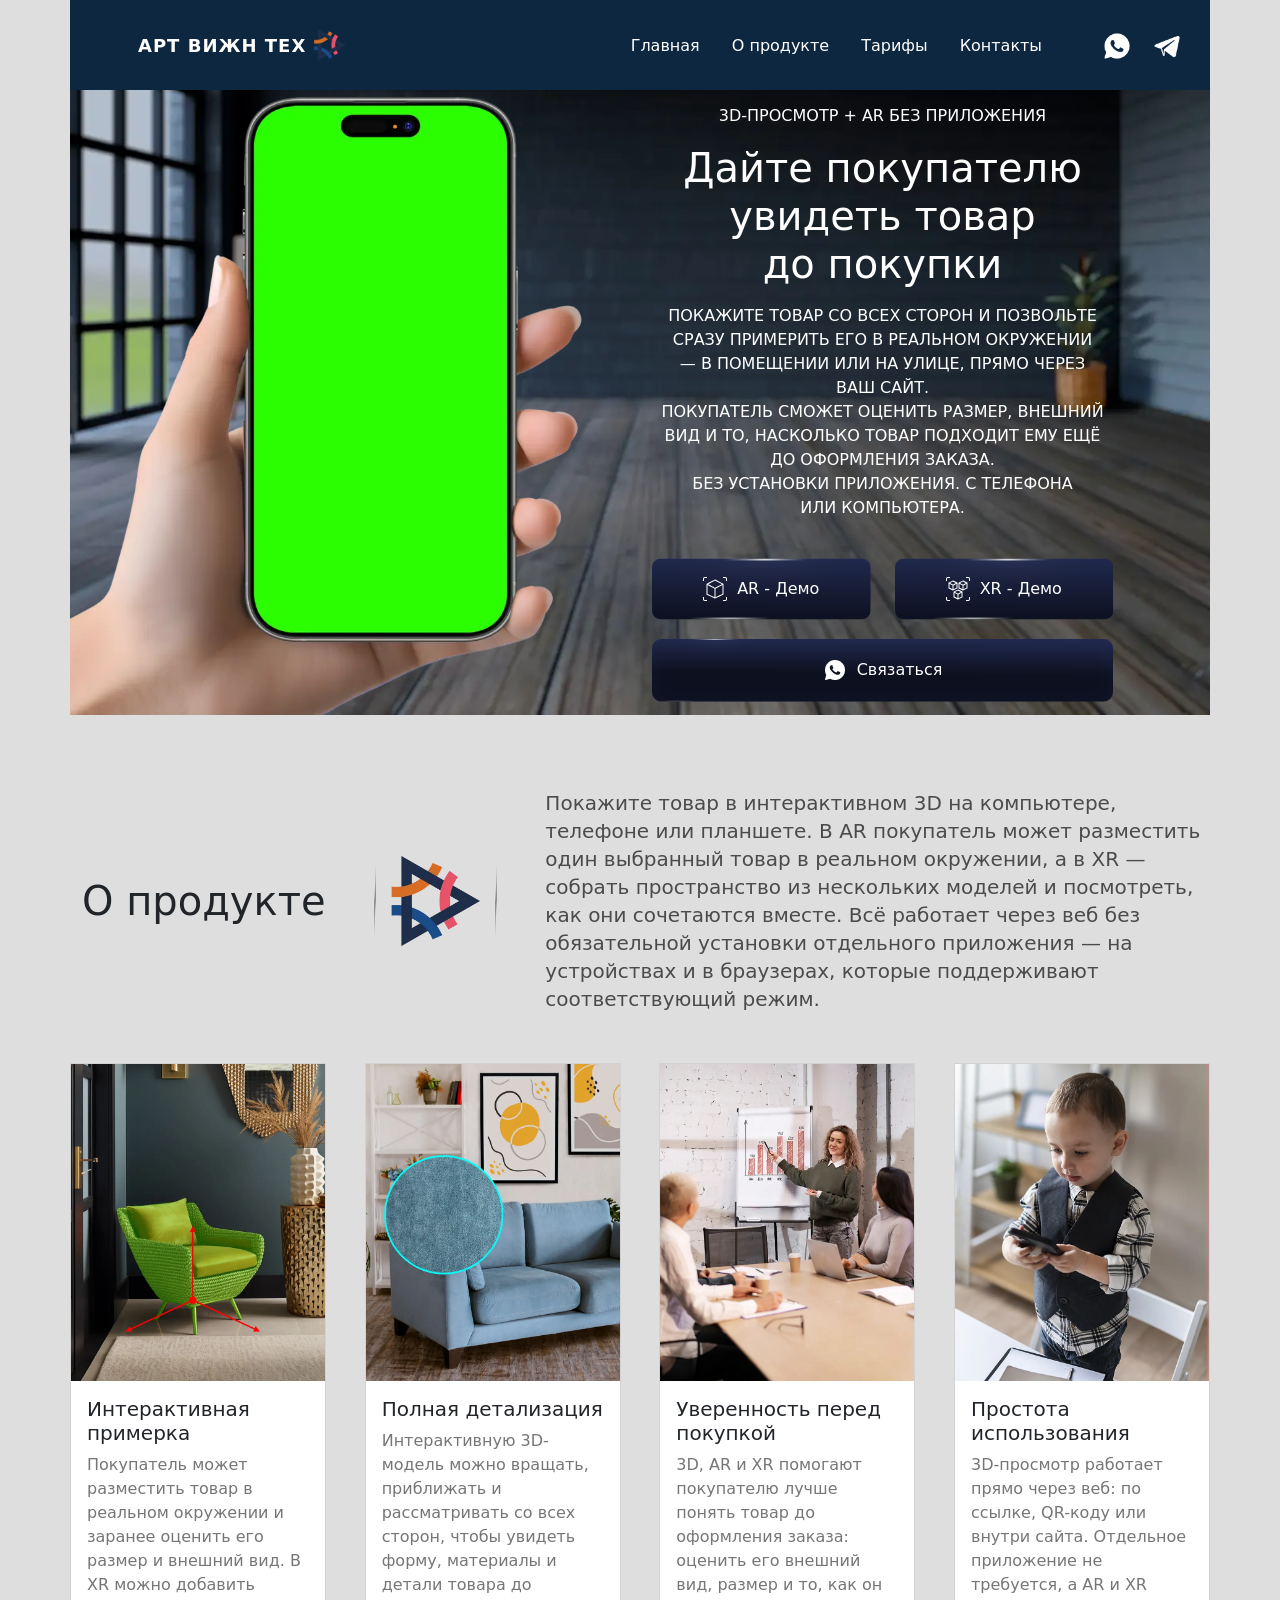
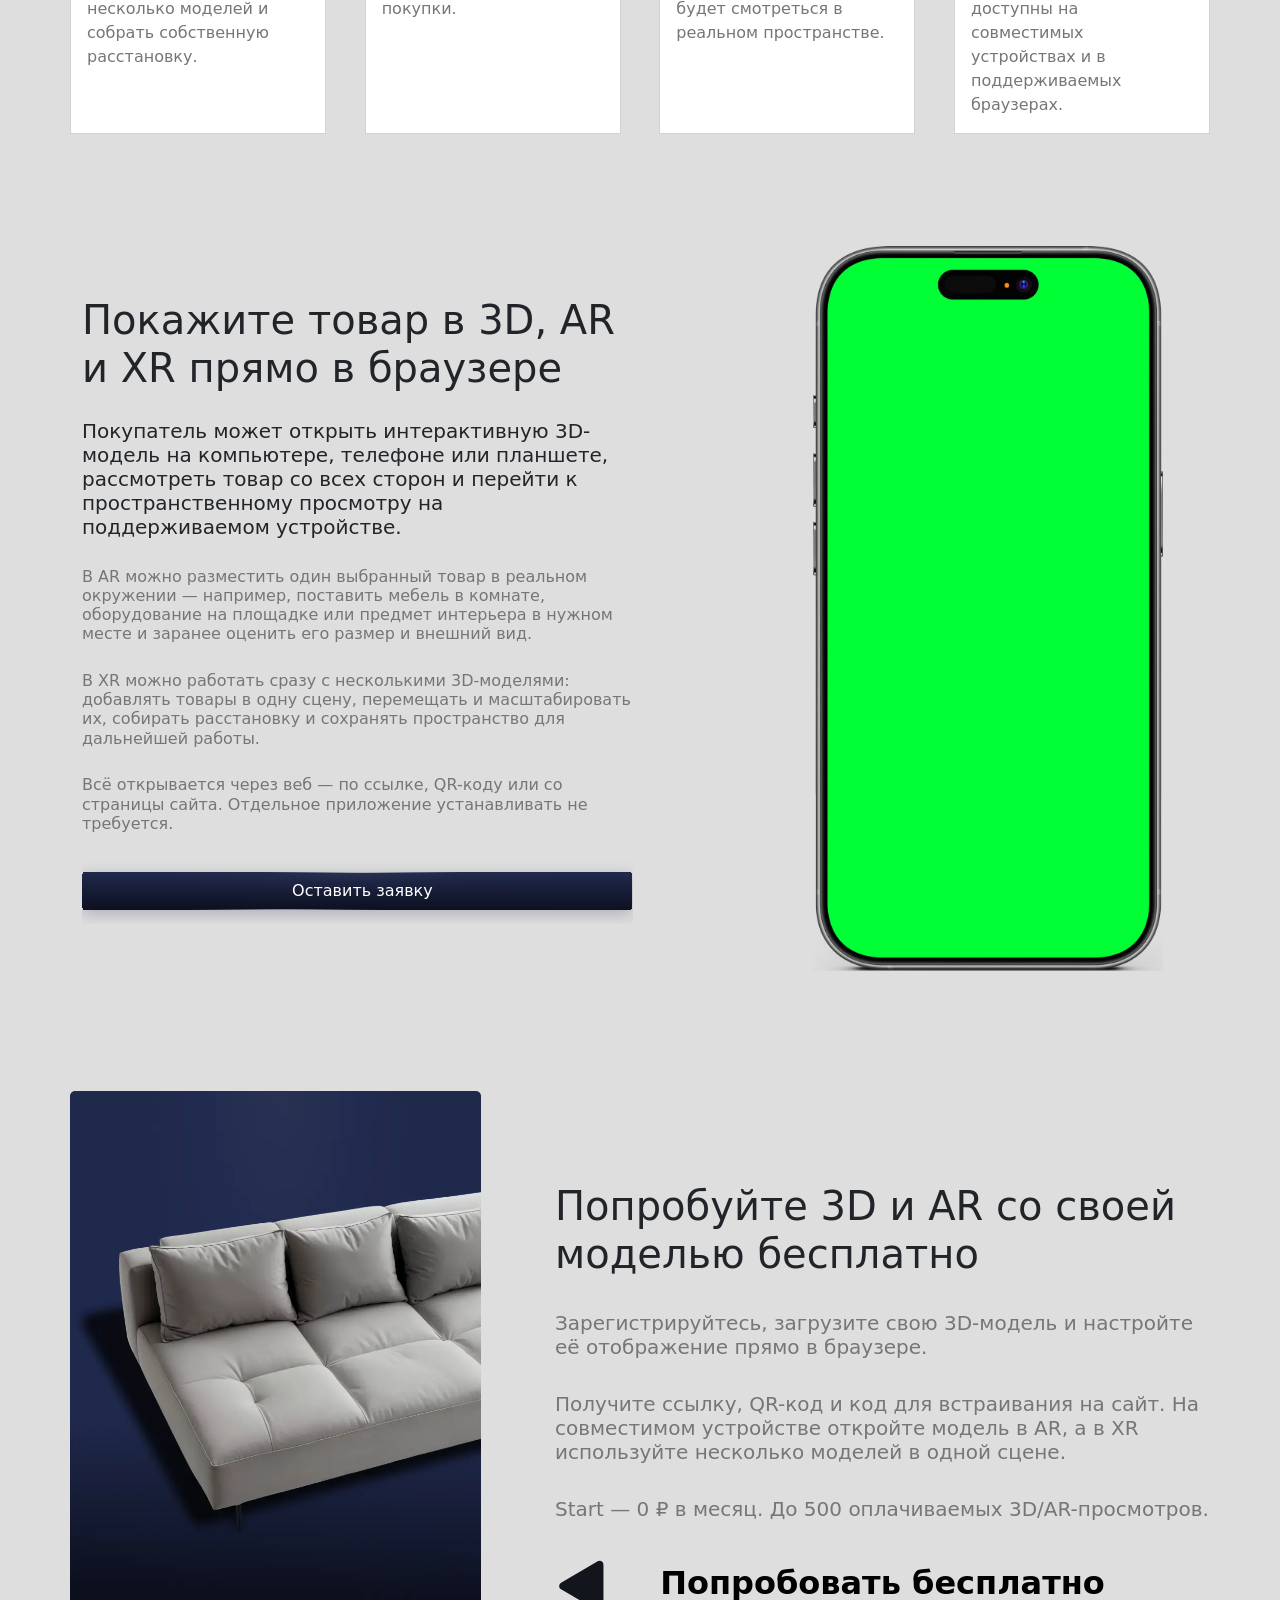
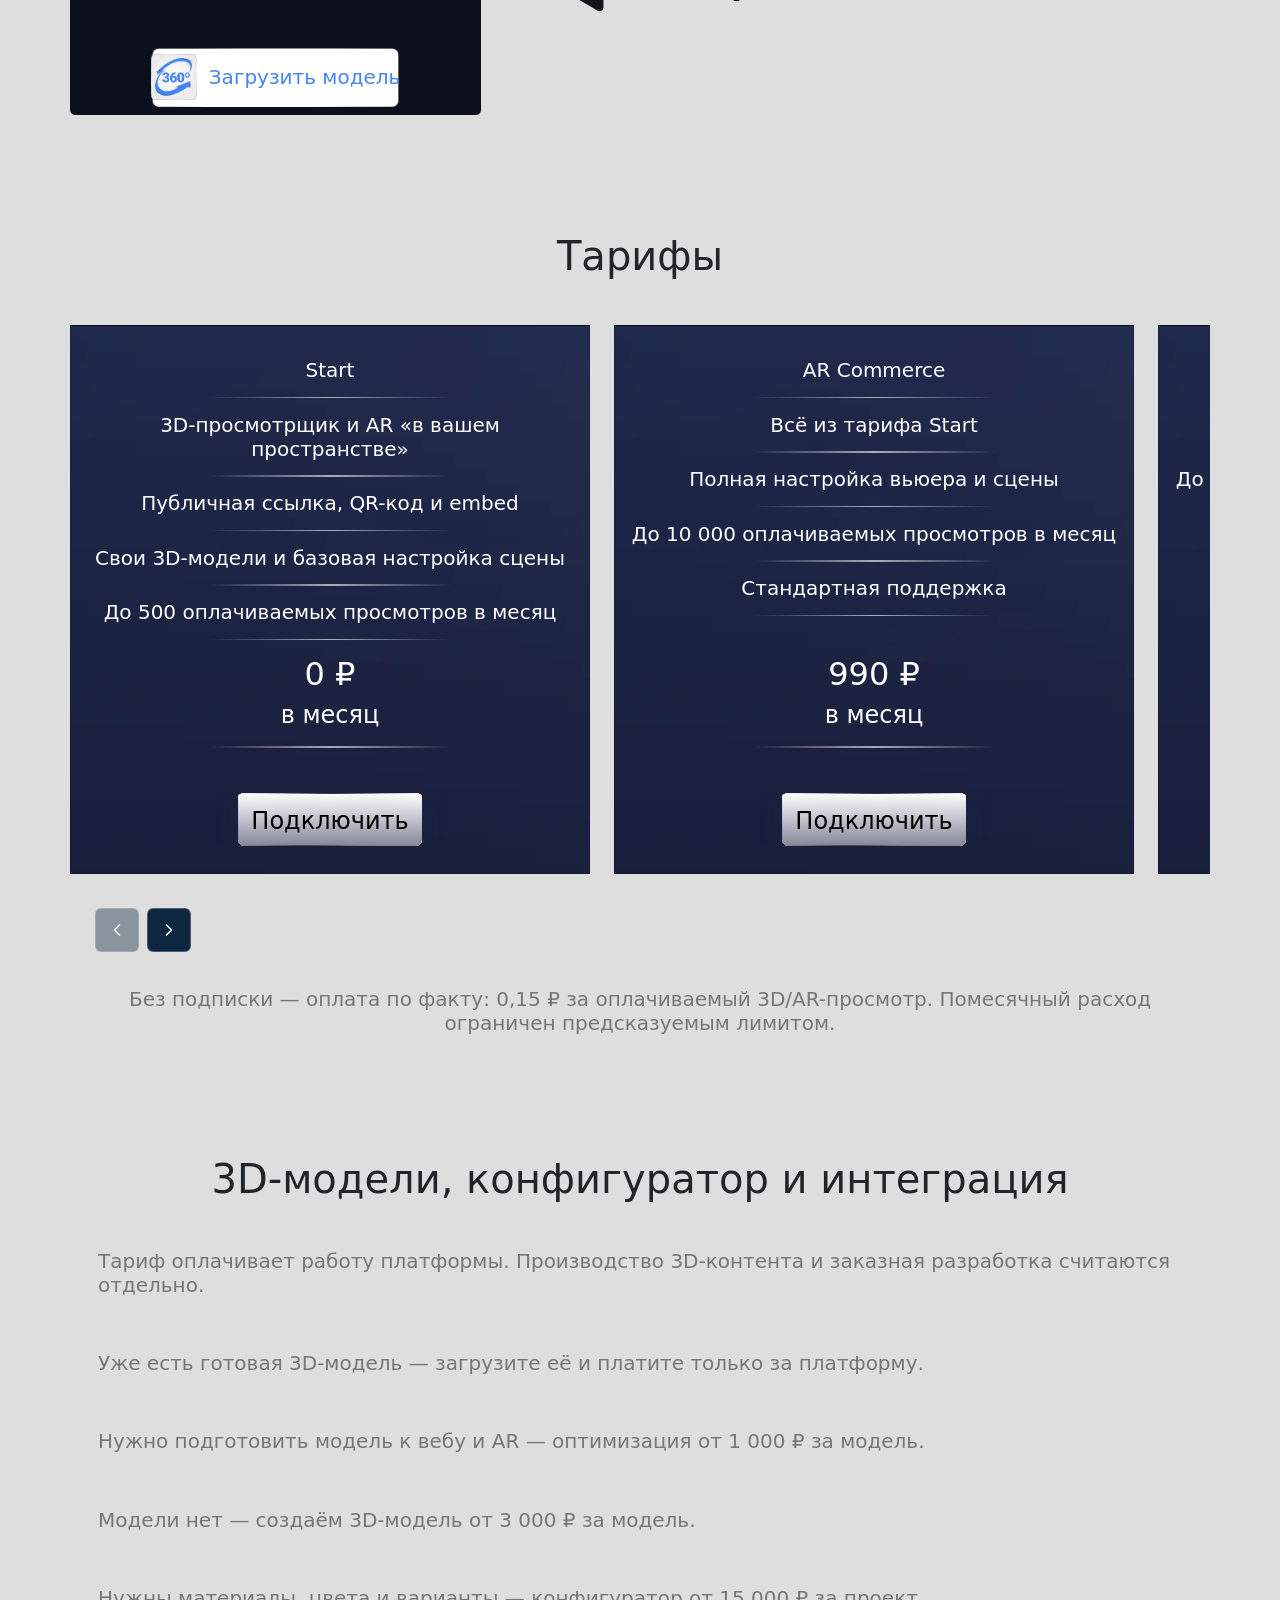
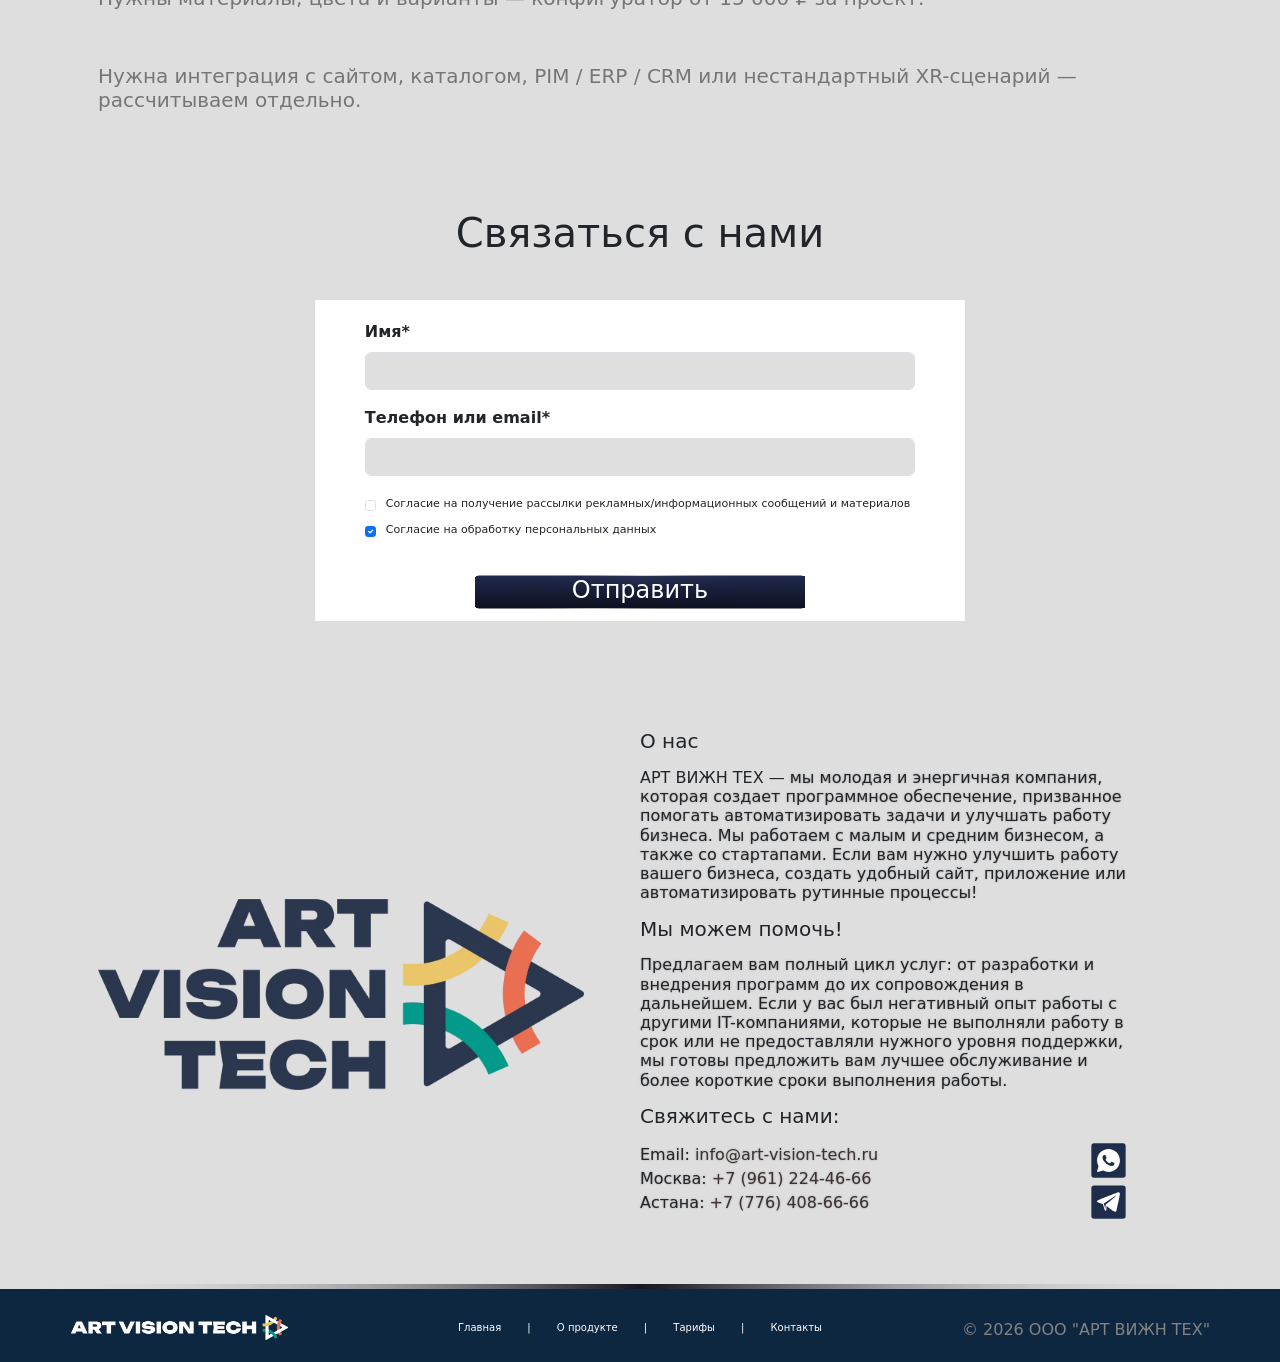
==== commit 50fefd11: "Implement code changes to enhance functionality and improve performance" ====
--- a/index.html
+++ b/index.html
@@ -32,16 +32,19 @@
                     <div class="mt-c-3 container-fluid">
                         <div class="modal-container mt-c-4">
                             <div class="mb-3">
-                                <label for="modal-formGroupExampleInput" class="form-label contact-form-label">Имя*</label>
+                                <label for="modal-formGroupExampleInput"
+                                    class="form-label contact-form-label">Имя*</label>
                                 <input type="text" class="form-control contact-input" id="modal-formGroupExampleInput">
                             </div>
                             <div class="mb-3">
-                                <label for="modal-formGroupExampleInput2" class="form-label contact-form-label">Телефон или
+                                <label for="modal-formGroupExampleInput2" class="form-label contact-form-label">Телефон
+                                    или
                                     email*</label>
                                 <input type="text" class="form-control contact-input" id="modal-formGroupExampleInput2">
                             </div>
                             <div class="mb-3">
-                                <label for="modal-formGroupExampleInput3" class="form-label contact-form-label">Тариф</label>
+                                <label for="modal-formGroupExampleInput3"
+                                    class="form-label contact-form-label">Тариф</label>
                                 <select class="form-control contact-input" id="modal-formGroupExampleInput3">
                                     <option value="" disabled selected>Выберите тариф</option>
                                     <option value="Start">Start</option>
@@ -180,8 +183,10 @@
                         <div class="col-4 col-sm-12">
                             <p class="text hero-copy hero-eyebrow">3D-ПРОСМОТР + AR БЕЗ ПРИЛОЖЕНИЯ</p>
                             <h1 class="text hero-title">Дайте покупателю увидеть товар до покупки</h1>
-                            <p class="text hero-copy hero-copy-lead">Покажите товар со всех сторон и позвольте сразу примерить его в реальном окружении — в помещении или на улице, прямо через ваш сайт.</p>
-                            <p class="text hero-copy">Покупатель сможет оценить размер, внешний вид и то, насколько товар подходит ему ещё до оформления заказа.</p>
+                            <p class="text hero-copy hero-copy-lead">Покажите товар со всех сторон и позвольте сразу
+                                примерить его в реальном окружении — в помещении или на улице, прямо через ваш сайт.</p>
+                            <p class="text hero-copy">Покупатель сможет оценить размер, внешний вид и то, насколько
+                                товар подходит ему ещё до оформления заказа.</p>
                             <p class="text hero-copy">Без установки приложения. С телефона или компьютера.</p>
                         </div>
                         <div class="row hero-demo-actions">
@@ -337,167 +342,172 @@
                     <div class="col-12 col-sm-12">
                         <p class="text hero-copy hero-eyebrow mt-5">3D-ПРОСМОТР + AR БЕЗ ПРИЛОЖЕНИЯ</p>
                         <h1 class="text hero-title">Дайте покупателю увидеть товар до покупки</h1>
-                        <p class="text hero-copy hero-copy-lead">Покажите товар со всех сторон и позвольте сразу примерить его в реальном окружении — в помещении или на улице, прямо через ваш сайт.</p>
-                        <p class="text hero-copy">Покупатель сможет оценить размер, внешний вид и то, насколько товар подходит ему ещё до оформления заказа.</p>
+                        <p class="text hero-copy hero-copy-lead">Покажите товар со всех сторон и позвольте сразу
+                            примерить его в реальном окружении — в помещении или на улице, прямо через ваш сайт.</p>
+                        <p class="text hero-copy">Покупатель сможет оценить размер, внешний вид и то, насколько товар
+                            подходит ему ещё до оформления заказа.</p>
                         <p class="text hero-copy">Без установки приложения. С телефона или компьютера.</p>
                     </div>
                     <div class="col-12">
-                    <div class="hero-mobile-stage">
-                        <div class="hero-phone-mobile-col">
-                            <div class="hero-phone hero-phone-mobile">
-                                <img loading="lazy" src="./img/Рука-телефон.webp" alt="Phone in Hand" class="hero-phone-img">
-                                <div class="video-container mobile-container">
-                                    <video autoplay loop muted playsinline webkit-playsinline>
-                                        <source type="video/webm">
-                                        <source type="video/mp4">
-                                        Ваш браузер не поддерживает видео.
-                                    </video>
+                        <div class="hero-mobile-stage">
+                            <div class="hero-phone-mobile-col">
+                                <div class="hero-phone hero-phone-mobile">
+                                    <img loading="lazy" src="./img/Рука-телефон.webp" alt="Phone in Hand"
+                                        class="hero-phone-img">
+                                    <div class="video-container mobile-container">
+                                        <video autoplay loop muted playsinline webkit-playsinline>
+                                            <source type="video/webm">
+                                            <source type="video/mp4">
+                                            Ваш браузер не поддерживает видео.
+                                        </video>
+                                    </div>
                                 </div>
                             </div>
-                        </div>
-                        <div class="hero-mobile-actions">
-                            <div class="hero-mobile-demo-actions">
-                                <button class="svg-button-ar">
-                                    <svg class="svg" preserveAspectRatio="none" viewBox="0 0 130 36"
-                                        fill="none" xmlns="http://www.w3.org/2000/svg">
-                                    <g filter="url(#filter0_b_ar_1)">
-                                        <rect width="130" height="36" rx="5" fill="url(#paint0_linear_ar_1)" />
-                                        <rect width="130" height="36" rx="5" fill="url(#paint1_radial_ar_1)"
-                                            fill-opacity="0.2" />
-                                        <rect x="0.5" y="0.5" width="129" height="35" rx="4.5"
-                                            stroke="url(#paint2_radial_ar_1)" />
-                                    </g>
-                                    <defs>
-                                        <filter id="filter0_b_ar_1" x="-20" y="-20" width="170" height="76"
-                                            filterUnits="userSpaceOnUse" color-interpolation-filters="sRGB">
-                                            <feFlood flood-opacity="0" result="BackgroundImageFix" />
-                                            <feGaussianBlur in="BackgroundImageFix" stdDeviation="10" />
-                                            <feComposite in2="SourceAlpha" operator="in"
-                                                result="effect1_backgroundBlur_ar_1" />
-                                            <feBlend mode="normal" in="SourceGraphic"
-                                                in2="effect1_backgroundBlur_ar_1" result="shape" />
-                                        </filter>
-                                        <linearGradient id="paint0_linear_ar_1" x1="28.2609" y1="0" x2="27.976"
-                                            y2="36" gradientUnits="userSpaceOnUse">
-                                            <stop stop-color="#20294D" />
-                                            <stop offset="1" stop-color="#0D101F" />
-                                        </linearGradient>
-                                        <radialGradient id="paint1_radial_ar_1" cx="0" cy="0" r="1"
-                                            gradientUnits="userSpaceOnUse"
-                                            gradientTransform="translate(66.6149 0) rotate(89.4884) scale(23.6259 61.005)">
-                                            <stop stop-color="white" stop-opacity="0.2" />
-                                            <stop offset="1" stop-color="#13151D" stop-opacity="0" />
-                                        </radialGradient>
-                                        <radialGradient id="paint2_radial_ar_1" cx="0" cy="0" r="1"
-                                            gradientUnits="userSpaceOnUse"
-                                            gradientTransform="translate(60.2899 12.0462) rotate(122.784) scale(97.1829 21.4336)">
-                                            <stop stop-color="white" />
-                                            <stop offset="1" stop-color="#999999" stop-opacity="0" />
-                                        </radialGradient>
-                                    </defs>
-                                </svg>
+                            <div class="hero-mobile-actions">
+                                <div class="hero-mobile-demo-actions">
+                                    <button class="svg-button-ar">
+                                        <svg class="svg" preserveAspectRatio="none" viewBox="0 0 130 36" fill="none"
+                                            xmlns="http://www.w3.org/2000/svg">
+                                            <g filter="url(#filter0_b_ar_1)">
+                                                <rect width="130" height="36" rx="5" fill="url(#paint0_linear_ar_1)" />
+                                                <rect width="130" height="36" rx="5" fill="url(#paint1_radial_ar_1)"
+                                                    fill-opacity="0.2" />
+                                                <rect x="0.5" y="0.5" width="129" height="35" rx="4.5"
+                                                    stroke="url(#paint2_radial_ar_1)" />
+                                            </g>
+                                            <defs>
+                                                <filter id="filter0_b_ar_1" x="-20" y="-20" width="170" height="76"
+                                                    filterUnits="userSpaceOnUse" color-interpolation-filters="sRGB">
+                                                    <feFlood flood-opacity="0" result="BackgroundImageFix" />
+                                                    <feGaussianBlur in="BackgroundImageFix" stdDeviation="10" />
+                                                    <feComposite in2="SourceAlpha" operator="in"
+                                                        result="effect1_backgroundBlur_ar_1" />
+                                                    <feBlend mode="normal" in="SourceGraphic"
+                                                        in2="effect1_backgroundBlur_ar_1" result="shape" />
+                                                </filter>
+                                                <linearGradient id="paint0_linear_ar_1" x1="28.2609" y1="0" x2="27.976"
+                                                    y2="36" gradientUnits="userSpaceOnUse">
+                                                    <stop stop-color="#20294D" />
+                                                    <stop offset="1" stop-color="#0D101F" />
+                                                </linearGradient>
+                                                <radialGradient id="paint1_radial_ar_1" cx="0" cy="0" r="1"
+                                                    gradientUnits="userSpaceOnUse"
+                                                    gradientTransform="translate(66.6149 0) rotate(89.4884) scale(23.6259 61.005)">
+                                                    <stop stop-color="white" stop-opacity="0.2" />
+                                                    <stop offset="1" stop-color="#13151D" stop-opacity="0" />
+                                                </radialGradient>
+                                                <radialGradient id="paint2_radial_ar_1" cx="0" cy="0" r="1"
+                                                    gradientUnits="userSpaceOnUse"
+                                                    gradientTransform="translate(60.2899 12.0462) rotate(122.784) scale(97.1829 21.4336)">
+                                                    <stop stop-color="white" />
+                                                    <stop offset="1" stop-color="#999999" stop-opacity="0" />
+                                                </radialGradient>
+                                            </defs>
+                                        </svg>
+                                        <div class="ar-icon button-text">
+                                            <img loading="lazy" src="./img/AR_icon (2).png">
+                                            <p>AR - Демо</p>
+                                        </div>
+                                    </button>
+                                    <button class="svg-button-xr">
+                                        <svg class="svg" preserveAspectRatio="none" viewBox="0 0 130 36" fill="none"
+                                            xmlns="http://www.w3.org/2000/svg">
+                                            <g filter="url(#filter0_b_2)">
+                                                <rect width="130" height="36" rx="5" fill="url(#paint0_linear_2)" />
+                                                <rect width="130" height="36" rx="5" fill="url(#paint1_radial_2)"
+                                                    fill-opacity="0.2" />
+                                                <rect x="0.5" y="0.5" width="129" height="35" rx="4.5"
+                                                    stroke="url(#paint2_radial_2)" />
+                                            </g>
+                                            <defs>
+                                                <filter id="filter0_b_2" x="-20" y="-20" width="170" height="76"
+                                                    filterUnits="userSpaceOnUse" color-interpolation-filters="sRGB">
+                                                    <feFlood flood-opacity="0" result="BackgroundImageFix" />
+                                                    <feGaussianBlur in="BackgroundImageFix" stdDeviation="10" />
+                                                    <feComposite in2="SourceAlpha" operator="in"
+                                                        result="effect1_backgroundBlur_2" />
+                                                    <feBlend mode="normal" in="SourceGraphic"
+                                                        in2="effect1_backgroundBlur_2" result="shape" />
+                                                </filter>
+                                                <linearGradient id="paint0_linear_2" x1="28.2609" y1="0" x2="27.976"
+                                                    y2="36" gradientUnits="userSpaceOnUse">
+                                                    <stop stop-color="#20294D" />
+                                                    <stop offset="1" stop-color="#0D101F" />
+                                                </linearGradient>
+                                                <radialGradient id="paint1_radial_2" cx="0" cy="0" r="1"
+                                                    gradientUnits="userSpaceOnUse"
+                                                    gradientTransform="translate(66.6149 0) rotate(89.4884) scale(23.6259 61.005)">
+                                                    <stop stop-color="white" stop-opacity="0.2" />
+                                                    <stop offset="1" stop-color="#13151D" stop-opacity="0" />
+                                                </radialGradient>
+                                                <radialGradient id="paint2_radial_2" cx="0" cy="0" r="1"
+                                                    gradientUnits="userSpaceOnUse"
+                                                    gradientTransform="translate(60.2899 12.0462) rotate(122.784) scale(97.1829 21.4336)">
+                                                    <stop stop-color="white" />
+                                                    <stop offset="1" stop-color="#999999" stop-opacity="0" />
+                                                </radialGradient>
+                                            </defs>
+                                        </svg>
+                                        <div class="ar-icon button-text">
+                                            <img loading="lazy" src="./img/XR_icon (1).png">
+                                            <p>XR - Демо</p>
+                                        </div>
+                                    </button>
+                                </div>
+                                <button class="svg-button hero-contact-button wa-contact-us">
+                                    <svg class="svg" viewBox="0 0 490 67" preserveAspectRatio="none" fill="none"
+                                        xmlns="http://www.w3.org/2000/svg">
+                                        <g filter="url(#filter0_i_129_274)">
+                                            <rect y="0.5" width="490" height="66.5" rx="10"
+                                                fill="url(#paint0_linear_129_274)" />
+                                            <rect y="0.5" width="490" height="66.5" rx="10"
+                                                fill="url(#paint1_radial_129_274)" fill-opacity="0.2" />
+                                            <rect x="0.5" y="1" width="489" height="65.5" rx="9.5"
+                                                stroke="url(#paint2_radial_129_274)" />
+                                        </g>
+                                        <defs>
+                                            <filter id="filter0_i_129_274" x="0" y="0.5" width="490" height="71.5"
+                                                filterUnits="userSpaceOnUse" color-interpolation-filters="sRGB">
+                                                <feFlood flood-opacity="0" result="BackgroundImageFix" />
+                                                <feBlend mode="normal" in="SourceGraphic" in2="BackgroundImageFix"
+                                                    result="shape" />
+                                                <feColorMatrix in="SourceAlpha" type="matrix"
+                                                    values="0 0 0 0 0 0 0 0 0 0 0 0 0 0 0 0 0 0 127 0"
+                                                    result="hardAlpha" />
+                                                <feOffset dy="5" />
+                                                <feGaussianBlur stdDeviation="10" />
+                                                <feComposite in2="hardAlpha" operator="arithmetic" k2="-1" k3="1" />
+                                                <feColorMatrix type="matrix"
+                                                    values="0 0 0 0 0.12549 0 0 0 0 0.160784 0 0 0 0 0.301961 0 0 0 0.25 0" />
+                                                <feBlend mode="normal" in2="shape"
+                                                    result="effect1_innerShadow_129_274" />
+                                            </filter>
+                                            <linearGradient id="paint0_linear_129_274" x1="106.522" y1="0.499999"
+                                                x2="106.264" y2="67.0029" gradientUnits="userSpaceOnUse">
+                                                <stop stop-color="#20294D" />
+                                                <stop offset="1" stop-color="#0D101F" />
+                                            </linearGradient>
+                                            <radialGradient id="paint1_radial_129_274" cx="0" cy="0" r="1"
+                                                gradientUnits="userSpaceOnUse"
+                                                gradientTransform="translate(251.087 0.500004) rotate(88.9563) scale(43.6479 229.913)">
+                                                <stop stop-color="white" stop-opacity="0.2" />
+                                                <stop offset="1" stop-color="#13151D" stop-opacity="0" />
+                                            </radialGradient>
+                                            <radialGradient id="paint2_radial_129_274" cx="0" cy="0" r="1"
+                                                gradientUnits="userSpaceOnUse"
+                                                gradientTransform="translate(227.246 22.7519) rotate(142.731) scale(249.235 58.19)">
+                                                <stop stop-color="white" />
+                                                <stop offset="1" stop-color="#999999" stop-opacity="0" />
+                                            </radialGradient>
+                                        </defs>
+                                    </svg>
                                     <div class="ar-icon button-text">
-                                        <img loading="lazy" src="./img/AR_icon (2).png">
-                                        <p>AR - Демо</p>
+                                        <img loading="lazy" src="./img/Whatsaph_icon (3).png">
+                                        <p>Связаться</p>
                                     </div>
                                 </button>
-                                <button class="svg-button-xr">
-                                    <svg class="svg" preserveAspectRatio="none" viewBox="0 0 130 36"
-                                        fill="none" xmlns="http://www.w3.org/2000/svg">
-                                    <g filter="url(#filter0_b_2)">
-                                        <rect width="130" height="36" rx="5" fill="url(#paint0_linear_2)" />
-                                        <rect width="130" height="36" rx="5" fill="url(#paint1_radial_2)"
-                                            fill-opacity="0.2" />
-                                        <rect x="0.5" y="0.5" width="129" height="35" rx="4.5"
-                                            stroke="url(#paint2_radial_2)" />
-                                    </g>
-                                    <defs>
-                                        <filter id="filter0_b_2" x="-20" y="-20" width="170" height="76"
-                                            filterUnits="userSpaceOnUse" color-interpolation-filters="sRGB">
-                                            <feFlood flood-opacity="0" result="BackgroundImageFix" />
-                                            <feGaussianBlur in="BackgroundImageFix" stdDeviation="10" />
-                                            <feComposite in2="SourceAlpha" operator="in"
-                                                result="effect1_backgroundBlur_2" />
-                                            <feBlend mode="normal" in="SourceGraphic" in2="effect1_backgroundBlur_2"
-                                                result="shape" />
-                                        </filter>
-                                        <linearGradient id="paint0_linear_2" x1="28.2609" y1="0" x2="27.976" y2="36"
-                                            gradientUnits="userSpaceOnUse">
-                                            <stop stop-color="#20294D" />
-                                            <stop offset="1" stop-color="#0D101F" />
-                                        </linearGradient>
-                                        <radialGradient id="paint1_radial_2" cx="0" cy="0" r="1"
-                                            gradientUnits="userSpaceOnUse"
-                                            gradientTransform="translate(66.6149 0) rotate(89.4884) scale(23.6259 61.005)">
-                                            <stop stop-color="white" stop-opacity="0.2" />
-                                            <stop offset="1" stop-color="#13151D" stop-opacity="0" />
-                                        </radialGradient>
-                                        <radialGradient id="paint2_radial_2" cx="0" cy="0" r="1"
-                                            gradientUnits="userSpaceOnUse"
-                                            gradientTransform="translate(60.2899 12.0462) rotate(122.784) scale(97.1829 21.4336)">
-                                            <stop stop-color="white" />
-                                            <stop offset="1" stop-color="#999999" stop-opacity="0" />
-                                        </radialGradient>
-                                    </defs>
-                                </svg>
-                                    <div class="ar-icon button-text">
-                                        <img loading="lazy" src="./img/XR_icon (1).png">
-                                        <p>XR - Демо</p>
-                                    </div>
-                                </button>
-                            </div>
-                            <button class="svg-button hero-contact-button wa-contact-us">
-                                <svg class="svg" viewBox="0 0 490 67" preserveAspectRatio="none" fill="none"
-                                    xmlns="http://www.w3.org/2000/svg">
-                                <g filter="url(#filter0_i_129_274)">
-                                    <rect y="0.5" width="490" height="66.5" rx="10"
-                                        fill="url(#paint0_linear_129_274)" />
-                                    <rect y="0.5" width="490" height="66.5" rx="10"
-                                        fill="url(#paint1_radial_129_274)" fill-opacity="0.2" />
-                                    <rect x="0.5" y="1" width="489" height="65.5" rx="9.5"
-                                        stroke="url(#paint2_radial_129_274)" />
-                                </g>
-                                <defs>
-                                    <filter id="filter0_i_129_274" x="0" y="0.5" width="490" height="71.5"
-                                        filterUnits="userSpaceOnUse" color-interpolation-filters="sRGB">
-                                    <feFlood flood-opacity="0" result="BackgroundImageFix" />
-                                    <feBlend mode="normal" in="SourceGraphic" in2="BackgroundImageFix"
-                                        result="shape" />
-                                    <feColorMatrix in="SourceAlpha" type="matrix"
-                                        values="0 0 0 0 0 0 0 0 0 0 0 0 0 0 0 0 0 0 127 0" result="hardAlpha" />
-                                    <feOffset dy="5" />
-                                    <feGaussianBlur stdDeviation="10" />
-                                    <feComposite in2="hardAlpha" operator="arithmetic" k2="-1" k3="1" />
-                                    <feColorMatrix type="matrix"
-                                        values="0 0 0 0 0.12549 0 0 0 0 0.160784 0 0 0 0 0.301961 0 0 0 0.25 0" />
-                                    <feBlend mode="normal" in2="shape" result="effect1_innerShadow_129_274" />
-                                </filter>
-                                <linearGradient id="paint0_linear_129_274" x1="106.522" y1="0.499999"
-                                    x2="106.264" y2="67.0029" gradientUnits="userSpaceOnUse">
-                                    <stop stop-color="#20294D" />
-                                    <stop offset="1" stop-color="#0D101F" />
-                                </linearGradient>
-                                <radialGradient id="paint1_radial_129_274" cx="0" cy="0" r="1"
-                                    gradientUnits="userSpaceOnUse"
-                                    gradientTransform="translate(251.087 0.500004) rotate(88.9563) scale(43.6479 229.913)">
-                                    <stop stop-color="white" stop-opacity="0.2" />
-                                    <stop offset="1" stop-color="#13151D" stop-opacity="0" />
-                                </radialGradient>
-                                <radialGradient id="paint2_radial_129_274" cx="0" cy="0" r="1"
-                                    gradientUnits="userSpaceOnUse"
-                                    gradientTransform="translate(227.246 22.7519) rotate(142.731) scale(249.235 58.19)">
-                                    <stop stop-color="white" />
-                                    <stop offset="1" stop-color="#999999" stop-opacity="0" />
-                                </radialGradient>
-                            </defs>
-                        </svg>
-                                <div class="ar-icon button-text">
-                                    <img loading="lazy" src="./img/Whatsaph_icon (3).png">
-                                    <p>Связаться</p>
-                                </div>
-                            </button>
-                        </div>
-                    </div>
+                            </div>
+                        </div>
                     </div>
                 </div>
             </div>
@@ -518,15 +528,22 @@
                     </div>
                 </div>
                 <div class="col">
-                    <p class="about-text mb-0">Наш продукт сочетает многолетний опыт работы с новыми технологиями,
-                        которые делают покупки в интернете более интересными и интерактивными.</p>
+                    <p class="about-text mb-0">Покажите товар в интерактивном 3D на компьютере, телефоне или планшете. В
+                        AR покупатель может разместить один выбранный товар в реальном окружении, а в XR — собрать
+                        пространство из нескольких моделей и посмотреть, как они сочетаются вместе.
+                        Всё работает через веб без обязательной установки отдельного приложения — на устройствах и в
+                        браузерах, которые поддерживают соответствующий режим.</p>
                 </div>
             </div>
         </div>
         <div class="d-md-none">
-            <div class="text-center about-mobile">
+            <div class="about-mobile">
                 <h1 class="text-nowrap">О продукте</h1>
-                <p>Наш многолетний опыт работы с новыми технологиями позволил создать впечатляюший продукт.</p>
+                <p>Покажите товар в интерактивном 3D на компьютере, телефоне или планшете. В
+                    AR покупатель может разместить один выбранный товар в реальном окружении, а в XR — собрать
+                    пространство из нескольких моделей и посмотреть, как они сочетаются вместе.
+                    Всё работает через веб без обязательной установки отдельного приложения — на устройствах и в
+                    браузерах, которые поддерживают соответствующий режим.</p>
             </div>
 
         </div>
@@ -539,34 +556,35 @@
                         <img loading="lazy" src="./img/Интерактивная-примерка.webp" class="card-img-top">
                         <div class="card-body">
                             <h5 class="card-title">Интерактивная примерка</h5>
-                            <p class="card-text">Покупатели могут в реальном времени примерить товары и убедиться, что
-                                они
-                                подходят именно для них.</p>
+                            <p class="card-text">Покупатель может разместить товар в реальном окружении и заранее
+                                оценить его размер и внешний вид. В XR можно добавить несколько моделей и собрать
+                                собственную расстановку.</p>
                         </div>
                     </div>
                     <div class="card feature-card">
                         <img loading="lazy" src="./img/полная-детализация.webp" class="card-img-top">
                         <div class="card-body">
                             <h5 class="card-title">Полная детализация</h5>
-                            <p class="card-text">Благодаря 360° обзору, клиенты могут рассмотреть каждую деталь товара,
-                                прежде, чем сделать покупку.</p>
+                            <p class="card-text">Интерактивную 3D-модель можно вращать, приближать и рассматривать со
+                                всех сторон, чтобы увидеть форму, материалы и детали товара до покупки.</p>
                         </div>
                     </div>
                     <div class="card feature-card">
                         <img loading="lazy" src="./img/Увеличение_конверсии_2.webp" class="card-img-top">
                         <div class="card-body">
-                            <h5 class="card-title">Увеличение конверсии</h5>
-                            <p class="card-text">Увеличьте уверенность покупателей и снизьте количество возвратов
-                                благодаря
-                                более точному представлению о продукте.</p>
+                            <h5 class="card-title">Уверенность перед покупкой</h5>
+                            <p class="card-text">3D, AR и XR помогают покупателю лучше понять товар до оформления
+                                заказа: оценить его внешний вид, размер и то, как он будет смотреться в реальном
+                                пространстве.</p>
                         </div>
                     </div>
                     <div class="card feature-card">
                         <img loading="lazy" src="./img/простота в использовании_2.webp" class="card-img-top">
                         <div class="card-body">
                             <h5 class="card-title">Простота использования</h5>
-                            <p class="card-text">Простота интеграции в ваш веб-сайт или приложение позволяет
-                                моментально повысить его привлекательность для клиентов.</p>
+                            <p class="card-text">3D-просмотр работает прямо через веб: по ссылке, QR-коду или внутри
+                                сайта. Отдельное приложение не требуется, а AR и XR доступны на совместимых устройствах
+                                и в поддерживаемых браузерах.</p>
                         </div>
                     </div>
                 </div>
@@ -580,10 +598,9 @@
                         <div class="col col-6">
                             <div class="feature-card-body">
                                 <h5 class="card-title">Интерактивная примерка</h5>
-                                <p class="card-text">Покупатели могут в реальном времени примерить товары и убедиться,
-                                    что
-                                    они
-                                    подходят именно для них.</p>
+                                <p class="card-text">Покупатель может разместить товар в реальном окружении и заранее
+                                    оценить его размер и внешний вид. В XR можно добавить несколько моделей и собрать
+                                    собственную расстановку.</p>
                             </div>
                         </div>
                     </div>
@@ -596,9 +613,8 @@
                         <div class="col col-6">
                             <div class="feature-card-body">
                                 <h5 class="card-title">Полная детализация</h5>
-                                <p class="card-text">Благодаря 360° обзору, клиенты могут рассмотреть каждую деталь
-                                    товара,
-                                    прежде, чем сделать покупку.</p>
+                                <p class="card-text">Интерактивную 3D-модель можно вращать, приближать и рассматривать
+                                    со всех сторон, чтобы увидеть форму, материалы и детали товара до покупки.</p>
                             </div>
                         </div>
                     </div>
@@ -610,10 +626,10 @@
                         </div>
                         <div class="col col-6">
                             <div class="feature-card-body">
-                                <h5 class="card-title">Увеличение конверсии</h5>
-                                <p class="card-text">Увеличьте уверенность покупателей и снизьте количество возвратов
-                                    благодаря
-                                    более точному представлению о продукте.</p>
+                                <h5 class="card-title">Уверенность перед покупкой</h5>
+                                <p class="card-text">3D, AR и XR помогают покупателю лучше понять товар до оформления
+                                    заказа: оценить его внешний вид, размер и то, как он будет смотреться в реальном
+                                    пространстве.</p>
                             </div>
                         </div>
                     </div>
@@ -626,8 +642,9 @@
                         <div class="col col-6">
                             <div class="feature-card-body">
                                 <h5 class="card-title">Простота использования</h5>
-                                <p class="card-text">Простота интеграции в ваш веб-сайт или приложение позволяет
-                                    моментально повысить его привлекательность для клиентов.</p>
+                                <p class="card-text">3D-просмотр работает прямо через веб: по ссылке, QR-коду или внутри
+                                    сайта. Отдельное приложение не требуется, а AR и XR доступны на совместимых
+                                    устройствах и в поддерживаемых браузерах.</p>
                             </div>
                         </div>
                     </div>
@@ -641,35 +658,25 @@
             <div class="row about-row flex-nowrap">
                 <div class="col col-7">
                     <div class="text-descr-width">
-                        <h1 class="mb-c-5 c-ft-32">Развивайте свой бизнес <br class="d-none-when-1300">
-                            с новыми технологиями <br class="d-none-when-1300">
-                            и вдохновляйтесь <br class="d-none-when-1300">
-                            новыми возможностями!</h1>
+                        <h1 class="mb-c-5 c-ft-32">Покажите товар в 3D, AR и XR прямо в браузере</h1>
                         <h5 class="fw-500 mb-c-5 c-ft-16">
-                            Внедрите наши передовые инструменты виртуальной примерки <br class="d-none-when-1300">
-                            и 360° обзора на базе XR в свой бизнес.
-                            Позвольте клиентам <br class="d-none-when-1300">
-                            получить новый опыта взаимодействия с Вашим товаром в XR.
+                            Покупатель может открыть интерактивную 3D-модель на компьютере, телефоне или планшете,
+                            рассмотреть товар со всех сторон и перейти к пространственному просмотру на поддерживаемом
+                            устройстве.
                         </h5>
                         <h6 class="card-text fw-500 mb-c-5 c-ft-16">
-                            Дополненная реальность - превосходный инструмент, который
-                            могут использовать, как малый бизнес, так самые крупные компании. Ваши кленты могут, не
-                            выходя
-                            из
-                            дома, оценить, нужную ему вещь с помощью мобильного телефона, наведя камеру на комнату, и
-                            увидеть,
-                            как новая мебель уже стоит в вашем доме.
+                            В AR можно разместить один выбранный товар в реальном окружении — например, поставить мебель
+                            в комнате, оборудование на площадке или предмет интерьера в нужном месте и заранее оценить
+                            его размер и внешний вид.
                         </h6>
-                        <h6 class="card-text fw-500 c-ft-16">
-                            Это не просто интернет-магазин, а целый виртуальный мир, где вы можете показать свой товар
-                            покупателю так, как будто он уже находится в этом мире. Покупатель может не только увидеть и
-                            примерить товар, но и взаимодействовать с ним в виртуальном пространстве. Например,
-                            представьте
-                            себе шоурум, где можно осмотреть и "примерить" товары, как в реальной жизни, но без
-                            ограничений
-                            по месту или количеству товаров. Вы можете создать такое пространство, где покупатели смогут
-                            общаться между
-                            собой и делиться мнениями о продукции.
+                        <h6 class="card-text fw-500 mb-c-5 c-ft-16">
+                            В XR можно работать сразу с несколькими 3D-моделями: добавлять товары в одну сцену,
+                            перемещать и масштабировать их, собирать расстановку и сохранять пространство для дальнейшей
+                            работы.
+                        </h6>
+                        <h6 class="card-text fw-500 c-ft-16">Всё открывается через веб — по ссылке, QR-коду или со
+                            страницы сайта. Отдельное приложение
+                            устанавливать не требуется.
                         </h6>
                         <button class="svg-button send-order-2">
                             <svg class="svg" width="718" height="50" viewBox="0 0 718 50" fill="none"
@@ -732,9 +739,7 @@
         </div>
         <div class="d-md-none">
             <div class="send-order-header" style="margin-bottom: 4%;">
-                <h1 class="text-center mt-2 container-fluid">Развивайте свой бизнес с новыми технологиями и
-                    вдохновляйтесь новыми
-                    возможностями!</h1>
+                <h1 class="text-center mt-2 container-fluid">Покажите товар в 3D, AR и XR прямо в браузере</h1>
                 <div class="preview-phone-mobile">
                     <iframe class="demo-ifr2 ar-preview" frameborder="0" title="" alt="">
                     </iframe>
@@ -828,27 +833,25 @@
                         <div class="ar-icon button-text">
                             <div class="archive-button-label">
                                 <img loading="lazy" src="./img/Frame 9.png">
-                                <p>Перейти в архив</p>
+                                <p>Загрузить модель</p>
                             </div>
                         </div>
                     </button>
                 </div>
                 <div class="col col-7 process-content">
-                    <h1 class="mb-c-5 c-ft-32">Процесс</h1>
+                    <h1 class="mb-c-5 c-ft-32">Попробуйте 3D и AR со своей моделью бесплатно</h1>
                     <h5 class="card-text mb-c-5 c-ft-16">
-                        Любым удобным способом оставьте контактные данные. В течении часа с Вами свяжется наш
-                        менеджер.
+                        Зарегистрируйтесь, загрузите свою 3D-модель
+                        и настройте её отображение прямо в браузере.
                     </h5>
                     <h5 class="card-text mb-c-5 c-ft-16">
-                        Расскажите все пожелания персональному менеджеру, после чего будет сформирована заявка на
-                        доступ к продукту.
+                        Получите ссылку, QR-код и код для встраивания
+                        на сайт. На совместимом устройстве откройте
+                        модель в AR, а в XR используйте несколько
+                        моделей в одной сцене.
                     </h5>
                     <h5 class="card-text mb-c-5 c-ft-16">
-                        Получите доступ к продукту в соответствии с выбранным тарифом.
-                    </h5>
-                    <h5 class="card-text mb-c-5 c-ft-16">
-                        Внедрите наши передовые инструменты виртуальной примерки и 360° обзора на базе XR в свой
-                        бизнес. Позвольте клиентам получить новый опыта взаимодействия с Вашим товаром в XR.
+                        Start — 0 ₽ в месяц. До 500 оплачиваемых 3D/AR-просмотров.
                     </h5>
                     <button class="test-now-btn">
                         <svg class="svg" width="687" height="60" viewBox="0 0 687 60" fill="none"
@@ -860,7 +863,7 @@
                             </g>
                         </svg>
                         <div class="process-cta-label">
-                            <p class="c-ft-32">Начни тестировать уже сейчас </p>
+                            <p class="c-ft-32">Попробовать бесплатно</p>
                         </div>
                     </button>
                 </div>
@@ -923,297 +926,308 @@
             <div class="pricing-carousel-viewport">
                 <div class="pricing-carousel-track con-price">
                     <div class="card pricing-card">
-                <div class="card-body">
-                    <h5 class="card-title mb-c-3 mt-3">Start</h5>
-                    <img loading="lazy" src="./img/Line 3.webp" class="mb-c-3 pricing-divider">
-                    <h5 class="mb-c-3"><span>3D-просмотрщик и AR «в вашем пространстве»</span></h5>
-                    <img loading="lazy" class="mb-c-3 pricing-divider" src="./img/Line 3.webp">
-                    <h5 class="mb-c-3"><span>Публичная ссылка, QR-код и embed</span></h5>
-                    <img loading="lazy" class="mb-c-3 pricing-divider" src="./img/Line 3.webp">
-                    <h5 class="mb-c-3"><span>Свои 3D-модели и базовая настройка сцены</span></h5>
-                    <img loading="lazy" class="mb-c-3 pricing-divider" src="./img/Line 3.webp">
-                    <h5 class="mb-c-3"><span>До 500 оплачиваемых просмотров в месяц</span></h5>
-                    <img loading="lazy" class="mb-c-3 pricing-divider" src="./img/Line 3.webp">
-                    <h5 class="mb-c-3 pricing-card-price" style="font-size: 32px;">0 ₽ <br>
-                        <span class="fs-24">в месяц</span>
-                    </h5>
-                    <img loading="lazy" class="mb-c-3 pricing-divider" src="./img/Line 3.webp">
-                    <br>
-                    <button class="svg-button pricing-connect-button pricing-card-cta">
-                        <svg class="svg" width="176" height="50" viewBox="0 0 176 50" fill="none"
-                            xmlns="http://www.w3.org/2000/svg">
-                            <g id="Button" filter="url(#filter0_d_210_1001)">
-                                <rect x="0.5" width="175" height="50" rx="5" fill="url(#paint0_linear_210_1001)"
-                                    shape-rendering="crispEdges" />
-                                <rect x="0.5" width="175" height="50" rx="5" fill="url(#paint1_radial_210_1001)"
-                                    fill-opacity="0.2" shape-rendering="crispEdges" />
-                                <rect x="1" y="0.5" width="174" height="49" rx="4.5"
-                                    stroke="url(#paint2_radial_210_1001)" shape-rendering="crispEdges" />
-                            </g>
-                            <defs>
-                                <filter id="filter0_d_210_1001" x="-19.5" y="-15" width="215" height="90"
-                                    filterUnits="userSpaceOnUse" color-interpolation-filters="sRGB">
-                                    <feFlood flood-opacity="0" result="BackgroundImageFix" />
-                                    <feColorMatrix in="SourceAlpha" type="matrix"
-                                        values="0 0 0 0 0 0 0 0 0 0 0 0 0 0 0 0 0 0 127 0" result="hardAlpha" />
-                                    <feOffset dy="5" />
-                                    <feGaussianBlur stdDeviation="10" />
-                                    <feComposite in2="hardAlpha" operator="out" />
-                                    <feColorMatrix type="matrix"
-                                        values="0 0 0 0 0.12549 0 0 0 0 0.160784 0 0 0 0 0.301961 0 0 0 0.25 0" />
-                                    <feBlend mode="normal" in2="BackgroundImageFix"
-                                        result="effect1_dropShadow_210_1001" />
-                                    <feBlend mode="normal" in="SourceGraphic" in2="effect1_dropShadow_210_1001"
-                                        result="shape" />
-                                </filter>
-                                <linearGradient id="paint0_linear_210_1001" x1="38.5435" y1="-8.55945e-07" x2="38.5152"
-                                    y2="62.5" gradientUnits="userSpaceOnUse">
-                                    <stop stop-color="white" />
-                                    <stop offset="1" stop-color="#646A81" />
-                                </linearGradient>
-                                <radialGradient id="paint1_radial_210_1001" cx="0" cy="0" r="1"
-                                    gradientUnits="userSpaceOnUse"
-                                    gradientTransform="translate(90.1739 2.65052e-06) rotate(89.5042) scale(32.8137 82.1223)">
-                                    <stop stop-color="white" stop-opacity="0.2" />
-                                    <stop offset="1" stop-color="#13151D" stop-opacity="0" />
-                                </radialGradient>
-                                <radialGradient id="paint2_radial_210_1001" cx="0" cy="0" r="1"
-                                    gradientUnits="userSpaceOnUse"
-                                    gradientTransform="translate(81.6594 16.7308) rotate(128.214) scale(161.663 78.2616)">
-                                    <stop stop-color="#0D101F" />
-                                    <stop offset="1" stop-color="#999999" stop-opacity="0" />
-                                </radialGradient>
-                            </defs>
-                        </svg>
-                        <div class="pricing-connect-label" data-bs-toggle="modal" data-bs-target="#contactModal"
-                            data-tariff="Start">
-                            <p>Подключить</p>
-                        </div>
-                    </button>
-                </div>
-            </div>
-            <div class="card pricing-card">
-                <div class="card-body">
-                    <h5 class="card-title mb-c-3 mt-3">AR Commerce</h5>
-                    <img loading="lazy" src="./img/Line 3.webp" class="mb-c-3 pricing-divider">
-                    <h5 class="mb-c-3"><span>Всё из тарифа Start</span></h5>
-                    <img loading="lazy" class="mb-c-3 pricing-divider" src="./img/Line 3.webp">
-                    <h5 class="mb-c-3"><span>Полная настройка вьюера и сцены</span></h5>
-                    <img loading="lazy" class="mb-c-3 pricing-divider" src="./img/Line 3.webp">
-                    <h5 class="mb-c-3"><span>До 10 000 оплачиваемых просмотров в месяц</span></h5>
-                    <img loading="lazy" class="mb-c-3 pricing-divider" src="./img/Line 3.webp">
-                    <h5 class="mb-c-3"><span>Стандартная поддержка</span></h5>
-                    <img loading="lazy" class="mb-c-3 pricing-divider" src="./img/Line 3.webp">
-                    <h5 class="mb-c-3 pricing-card-price" style="font-size: 32px;">990 ₽ <br>
-                        <span class="fs-24">в месяц</span>
-                    </h5>
-                    <img loading="lazy" class="mb-c-3 pricing-divider" src="./img/Line 3.webp">
-                    <br>
-                    <button class="svg-button pricing-connect-button pricing-card-cta">
-                        <svg class="svg" width="176" height="50" viewBox="0 0 176 50" fill="none"
-                            xmlns="http://www.w3.org/2000/svg">
-                            <g id="Button" filter="url(#filter0_d_210_1002)">
-                                <rect x="0.5" width="175" height="50" rx="5" fill="url(#paint0_linear_210_1002)"
-                                    shape-rendering="crispEdges" />
-                                <rect x="0.5" width="175" height="50" rx="5" fill="url(#paint1_radial_210_1002)"
-                                    fill-opacity="0.2" shape-rendering="crispEdges" />
-                                <rect x="1" y="0.5" width="174" height="49" rx="4.5"
-                                    stroke="url(#paint2_radial_210_1002)" shape-rendering="crispEdges" />
-                            </g>
-                            <defs>
-                                <filter id="filter0_d_210_1002" x="-19.5" y="-15" width="215" height="90"
-                                    filterUnits="userSpaceOnUse" color-interpolation-filters="sRGB">
-                                    <feFlood flood-opacity="0" result="BackgroundImageFix" />
-                                    <feColorMatrix in="SourceAlpha" type="matrix"
-                                        values="0 0 0 0 0 0 0 0 0 0 0 0 0 0 0 0 0 0 127 0" result="hardAlpha" />
-                                    <feOffset dy="5" />
-                                    <feGaussianBlur stdDeviation="10" />
-                                    <feComposite in2="hardAlpha" operator="out" />
-                                    <feColorMatrix type="matrix"
-                                        values="0 0 0 0 0.12549 0 0 0 0 0.160784 0 0 0 0 0.301961 0 0 0 0.25 0" />
-                                    <feBlend mode="normal" in2="BackgroundImageFix"
-                                        result="effect1_dropShadow_210_1002" />
-                                    <feBlend mode="normal" in="SourceGraphic" in2="effect1_dropShadow_210_1002"
-                                        result="shape" />
-                                </filter>
-                                <linearGradient id="paint0_linear_210_1002" x1="38.5435" y1="-8.55945e-07" x2="38.5152"
-                                    y2="62.5" gradientUnits="userSpaceOnUse">
-                                    <stop stop-color="white" />
-                                    <stop offset="1" stop-color="#646A81" />
-                                </linearGradient>
-                                <radialGradient id="paint1_radial_210_1002" cx="0" cy="0" r="1"
-                                    gradientUnits="userSpaceOnUse"
-                                    gradientTransform="translate(90.1739 2.65052e-06) rotate(89.5042) scale(32.8137 82.1223)">
-                                    <stop stop-color="white" stop-opacity="0.2" />
-                                    <stop offset="1" stop-color="#13151D" stop-opacity="0" />
-                                </radialGradient>
-                                <radialGradient id="paint2_radial_210_1002" cx="0" cy="0" r="1"
-                                    gradientUnits="userSpaceOnUse"
-                                    gradientTransform="translate(81.6594 16.7308) rotate(128.214) scale(161.663 78.2616)">
-                                    <stop stop-color="#0D101F" />
-                                    <stop offset="1" stop-color="#999999" stop-opacity="0" />
-                                </radialGradient>
-                            </defs>
-                        </svg>
-                        <div class="pricing-connect-label" data-bs-toggle="modal" data-bs-target="#contactModal"
-                            data-tariff="AR Commerce">
-                            <p>Подключить</p>
-                        </div>
-                    </button>
-                </div>
-            </div>
-            <div class="card pricing-card">
-                <div class="card-body">
-                    <h5 class="card-title mb-c-3 mt-3">Business</h5>
-                    <img loading="lazy" src="./img/Line 3.webp" class="mb-c-3 pricing-divider">
-                    <h5 class="mb-c-3"><span>Всё из тарифа AR Commerce</span></h5>
-                    <img loading="lazy" class="mb-c-3 pricing-divider" src="./img/Line 3.webp">
-                    <h5 class="mb-c-3"><span>До 50 000 оплачиваемых просмотров в месяц</span></h5>
-                    <img loading="lazy" class="mb-c-3 pricing-divider" src="./img/Line 3.webp">
-                    <h5 class="mb-c-3"><span>White-label и уменьшенный брендинг платформы</span></h5>
-                    <img loading="lazy" class="mb-c-3 pricing-divider" src="./img/Line 3.webp">
-                    <h5 class="mb-c-3"><span>Приоритетная поддержка</span></h5>
-                    <img loading="lazy" class="mb-c-3 pricing-divider" src="./img/Line 3.webp">
-                    <h5 class="mb-c-3 pricing-card-price" style="font-size: 32px;">2 990 ₽ <br>
-                        <span class="fs-24">в месяц</span>
-                    </h5>
-                    <img loading="lazy" class="mb-c-3 pricing-divider" src="./img/Line 3.webp">
-                    <br>
-                    <button class="svg-button pricing-connect-button pricing-card-cta">
-                        <svg class="svg" width="176" height="50" viewBox="0 0 176 50" fill="none"
-                            xmlns="http://www.w3.org/2000/svg">
-                            <g id="Button" filter="url(#filter0_d_210_1003)">
-                                <rect x="0.5" width="175" height="50" rx="5" fill="url(#paint0_linear_210_1003)"
-                                    shape-rendering="crispEdges" />
-                                <rect x="0.5" width="175" height="50" rx="5" fill="url(#paint1_radial_210_1003)"
-                                    fill-opacity="0.2" shape-rendering="crispEdges" />
-                                <rect x="1" y="0.5" width="174" height="49" rx="4.5"
-                                    stroke="url(#paint2_radial_210_1003)" shape-rendering="crispEdges" />
-                            </g>
-                            <defs>
-                                <filter id="filter0_d_210_1003" x="-19.5" y="-15" width="215" height="90"
-                                    filterUnits="userSpaceOnUse" color-interpolation-filters="sRGB">
-                                    <feFlood flood-opacity="0" result="BackgroundImageFix" />
-                                    <feColorMatrix in="SourceAlpha" type="matrix"
-                                        values="0 0 0 0 0 0 0 0 0 0 0 0 0 0 0 0 0 0 127 0" result="hardAlpha" />
-                                    <feOffset dy="5" />
-                                    <feGaussianBlur stdDeviation="10" />
-                                    <feComposite in2="hardAlpha" operator="out" />
-                                    <feColorMatrix type="matrix"
-                                        values="0 0 0 0 0.12549 0 0 0 0 0.160784 0 0 0 0 0.301961 0 0 0 0.25 0" />
-                                    <feBlend mode="normal" in2="BackgroundImageFix"
-                                        result="effect1_dropShadow_210_1003" />
-                                    <feBlend mode="normal" in="SourceGraphic" in2="effect1_dropShadow_210_1003"
-                                        result="shape" />
-                                </filter>
-                                <linearGradient id="paint0_linear_210_1003" x1="38.5435" y1="-8.55945e-07" x2="38.5152"
-                                    y2="62.5" gradientUnits="userSpaceOnUse">
-                                    <stop stop-color="white" />
-                                    <stop offset="1" stop-color="#646A81" />
-                                </linearGradient>
-                                <radialGradient id="paint1_radial_210_1003" cx="0" cy="0" r="1"
-                                    gradientUnits="userSpaceOnUse"
-                                    gradientTransform="translate(90.1739 2.65052e-06) rotate(89.5042) scale(32.8137 82.1223)">
-                                    <stop stop-color="white" stop-opacity="0.2" />
-                                    <stop offset="1" stop-color="#13151D" stop-opacity="0" />
-                                </radialGradient>
-                                <radialGradient id="paint2_radial_210_1003" cx="0" cy="0" r="1"
-                                    gradientUnits="userSpaceOnUse"
-                                    gradientTransform="translate(81.6594 16.7308) rotate(128.214) scale(161.663 78.2616)">
-                                    <stop stop-color="#0D101F" />
-                                    <stop offset="1" stop-color="#999999" stop-opacity="0" />
-                                </radialGradient>
-                            </defs>
-                        </svg>
-                        <div class="pricing-connect-label" data-bs-toggle="modal" data-bs-target="#contactModal"
-                            data-tariff="Business">
-                            <p>Подключить</p>
-                        </div>
-                    </button>
-                </div>
-            </div>
-            <div class="card pricing-card">
-                <div class="card-body">
-                    <h5 class="card-title mb-c-3 mt-3">Enterprise</h5>
-                    <img loading="lazy" src="./img/Line 3.webp" class="mb-c-3 pricing-divider">
-                    <h5 class="mb-c-3"><span>Очень высокий трафик и выделенный SLA</span></h5>
-                    <img loading="lazy" class="mb-c-3 pricing-divider" src="./img/Line 3.webp">
-                    <h5 class="mb-c-3"><span>API-доступ и массовые операции с каталогом</span></h5>
-                    <img loading="lazy" class="mb-c-3 pricing-divider" src="./img/Line 3.webp">
-                    <h5 class="mb-c-3"><span>Интеграция PIM / ERP / CRM</span></h5>
-                    <img loading="lazy" class="mb-c-3 pricing-divider" src="./img/Line 3.webp">
-                    <h5 class="mb-c-3"><span>Свои домены и приватное развёртывание</span></h5>
-                    <img loading="lazy" class="mb-c-3 pricing-divider" src="./img/Line 3.webp">
-                    <h5 class="mb-c-3 pricing-card-price" style="font-size: 32px;">По запросу <br>
-                        <span class="fs-24">индивидуальный расчёт</span>
-                    </h5>
-                    <img loading="lazy" class="mb-c-3 pricing-divider" src="./img/Line 3.webp">
-                    <br>
-                    <button class="svg-button pricing-connect-button pricing-card-cta">
-                        <svg class="svg" width="176" height="50" viewBox="0 0 176 50" fill="none"
-                            xmlns="http://www.w3.org/2000/svg">
-                            <g id="Button" filter="url(#filter0_d_210_1004)">
-                                <rect x="0.5" width="175" height="50" rx="5" fill="url(#paint0_linear_210_1004)"
-                                    shape-rendering="crispEdges" />
-                                <rect x="0.5" width="175" height="50" rx="5" fill="url(#paint1_radial_210_1004)"
-                                    fill-opacity="0.2" shape-rendering="crispEdges" />
-                                <rect x="1" y="0.5" width="174" height="49" rx="4.5"
-                                    stroke="url(#paint2_radial_210_1004)" shape-rendering="crispEdges" />
-                            </g>
-                            <defs>
-                                <filter id="filter0_d_210_1004" x="-19.5" y="-15" width="215" height="90"
-                                    filterUnits="userSpaceOnUse" color-interpolation-filters="sRGB">
-                                    <feFlood flood-opacity="0" result="BackgroundImageFix" />
-                                    <feColorMatrix in="SourceAlpha" type="matrix"
-                                        values="0 0 0 0 0 0 0 0 0 0 0 0 0 0 0 0 0 0 127 0" result="hardAlpha" />
-                                    <feOffset dy="5" />
-                                    <feGaussianBlur stdDeviation="10" />
-                                    <feComposite in2="hardAlpha" operator="out" />
-                                    <feColorMatrix type="matrix"
-                                        values="0 0 0 0 0.12549 0 0 0 0 0.160784 0 0 0 0 0.301961 0 0 0 0.25 0" />
-                                    <feBlend mode="normal" in2="BackgroundImageFix"
-                                        result="effect1_dropShadow_210_1004" />
-                                    <feBlend mode="normal" in="SourceGraphic" in2="effect1_dropShadow_210_1004"
-                                        result="shape" />
-                                </filter>
-                                <linearGradient id="paint0_linear_210_1004" x1="38.5435" y1="-8.55945e-07" x2="38.5152"
-                                    y2="62.5" gradientUnits="userSpaceOnUse">
-                                    <stop stop-color="white" />
-                                    <stop offset="1" stop-color="#646A81" />
-                                </linearGradient>
-                                <radialGradient id="paint1_radial_210_1004" cx="0" cy="0" r="1"
-                                    gradientUnits="userSpaceOnUse"
-                                    gradientTransform="translate(90.1739 2.65052e-06) rotate(89.5042) scale(32.8137 82.1223)">
-                                    <stop stop-color="white" stop-opacity="0.2" />
-                                    <stop offset="1" stop-color="#13151D" stop-opacity="0" />
-                                </radialGradient>
-                                <radialGradient id="paint2_radial_210_1004" cx="0" cy="0" r="1"
-                                    gradientUnits="userSpaceOnUse"
-                                    gradientTransform="translate(81.6594 16.7308) rotate(128.214) scale(161.663 78.2616)">
-                                    <stop stop-color="#0D101F" />
-                                    <stop offset="1" stop-color="#999999" stop-opacity="0" />
-                                </radialGradient>
-                            </defs>
-                        </svg>
-                        <div class="pricing-connect-label" data-bs-toggle="modal" data-bs-target="#contactModal"
-                            data-tariff="Enterprise">
-                            <p>Подключить</p>
-                        </div>
-                    </button>
-                </div>
-            </div>
+                        <div class="card-body">
+                            <h5 class="card-title mb-c-3 mt-3">Start</h5>
+                            <img loading="lazy" src="./img/Line 3.webp" class="mb-c-3 pricing-divider">
+                            <h5 class="mb-c-3 pricing-card-feature"><span>3D-просмотрщик и AR «в вашем
+                                    пространстве»</span></h5>
+                            <img loading="lazy" class="mb-c-3 pricing-divider" src="./img/Line 3.webp">
+                            <h5 class="mb-c-3 pricing-card-feature"><span>Публичная ссылка, QR-код и embed</span></h5>
+                            <img loading="lazy" class="mb-c-3 pricing-divider" src="./img/Line 3.webp">
+                            <h5 class="mb-c-3 pricing-card-feature"><span>Свои 3D-модели и базовая настройка
+                                    сцены</span></h5>
+                            <img loading="lazy" class="mb-c-3 pricing-divider" src="./img/Line 3.webp">
+                            <h5 class="mb-c-3 pricing-card-feature"><span>До 500 оплачиваемых просмотров в месяц</span>
+                            </h5>
+                            <img loading="lazy" class="mb-c-3 pricing-divider" src="./img/Line 3.webp">
+                            <h5 class="mb-c-3 pricing-card-price" style="font-size: 32px;">0 ₽ <br>
+                                <span class="fs-24">в месяц</span>
+                            </h5>
+                            <img loading="lazy" class="mb-c-3 pricing-divider" src="./img/Line 3.webp">
+                            <br>
+                            <button class="svg-button pricing-connect-button pricing-card-cta">
+                                <svg class="svg" width="176" height="50" viewBox="0 0 176 50" fill="none"
+                                    xmlns="http://www.w3.org/2000/svg">
+                                    <g id="Button" filter="url(#filter0_d_210_1001)">
+                                        <rect x="0.5" width="175" height="50" rx="5" fill="url(#paint0_linear_210_1001)"
+                                            shape-rendering="crispEdges" />
+                                        <rect x="0.5" width="175" height="50" rx="5" fill="url(#paint1_radial_210_1001)"
+                                            fill-opacity="0.2" shape-rendering="crispEdges" />
+                                        <rect x="1" y="0.5" width="174" height="49" rx="4.5"
+                                            stroke="url(#paint2_radial_210_1001)" shape-rendering="crispEdges" />
+                                    </g>
+                                    <defs>
+                                        <filter id="filter0_d_210_1001" x="-19.5" y="-15" width="215" height="90"
+                                            filterUnits="userSpaceOnUse" color-interpolation-filters="sRGB">
+                                            <feFlood flood-opacity="0" result="BackgroundImageFix" />
+                                            <feColorMatrix in="SourceAlpha" type="matrix"
+                                                values="0 0 0 0 0 0 0 0 0 0 0 0 0 0 0 0 0 0 127 0" result="hardAlpha" />
+                                            <feOffset dy="5" />
+                                            <feGaussianBlur stdDeviation="10" />
+                                            <feComposite in2="hardAlpha" operator="out" />
+                                            <feColorMatrix type="matrix"
+                                                values="0 0 0 0 0.12549 0 0 0 0 0.160784 0 0 0 0 0.301961 0 0 0 0.25 0" />
+                                            <feBlend mode="normal" in2="BackgroundImageFix"
+                                                result="effect1_dropShadow_210_1001" />
+                                            <feBlend mode="normal" in="SourceGraphic" in2="effect1_dropShadow_210_1001"
+                                                result="shape" />
+                                        </filter>
+                                        <linearGradient id="paint0_linear_210_1001" x1="38.5435" y1="-8.55945e-07"
+                                            x2="38.5152" y2="62.5" gradientUnits="userSpaceOnUse">
+                                            <stop stop-color="white" />
+                                            <stop offset="1" stop-color="#646A81" />
+                                        </linearGradient>
+                                        <radialGradient id="paint1_radial_210_1001" cx="0" cy="0" r="1"
+                                            gradientUnits="userSpaceOnUse"
+                                            gradientTransform="translate(90.1739 2.65052e-06) rotate(89.5042) scale(32.8137 82.1223)">
+                                            <stop stop-color="white" stop-opacity="0.2" />
+                                            <stop offset="1" stop-color="#13151D" stop-opacity="0" />
+                                        </radialGradient>
+                                        <radialGradient id="paint2_radial_210_1001" cx="0" cy="0" r="1"
+                                            gradientUnits="userSpaceOnUse"
+                                            gradientTransform="translate(81.6594 16.7308) rotate(128.214) scale(161.663 78.2616)">
+                                            <stop stop-color="#0D101F" />
+                                            <stop offset="1" stop-color="#999999" stop-opacity="0" />
+                                        </radialGradient>
+                                    </defs>
+                                </svg>
+                                <div class="pricing-connect-label" data-bs-toggle="modal" data-bs-target="#contactModal"
+                                    data-tariff="Start">
+                                    <p>Подключить</p>
+                                </div>
+                            </button>
+                        </div>
+                    </div>
+                    <div class="card pricing-card">
+                        <div class="card-body">
+                            <h5 class="card-title mb-c-3 mt-3">AR Commerce</h5>
+                            <img loading="lazy" src="./img/Line 3.webp" class="mb-c-3 pricing-divider">
+                            <h5 class="mb-c-3 pricing-card-feature"><span>Всё из тарифа Start</span></h5>
+                            <img loading="lazy" class="mb-c-3 pricing-divider" src="./img/Line 3.webp">
+                            <h5 class="mb-c-3 pricing-card-feature"><span>Полная настройка вьюера и сцены</span></h5>
+                            <img loading="lazy" class="mb-c-3 pricing-divider" src="./img/Line 3.webp">
+                            <h5 class="mb-c-3 pricing-card-feature"><span>До 10 000 оплачиваемых просмотров в
+                                    месяц</span></h5>
+                            <img loading="lazy" class="mb-c-3 pricing-divider" src="./img/Line 3.webp">
+                            <h5 class="mb-c-3 pricing-card-feature"><span>Стандартная поддержка</span></h5>
+                            <img loading="lazy" class="mb-c-3 pricing-divider" src="./img/Line 3.webp">
+                            <h5 class="mb-c-3 pricing-card-price" style="font-size: 32px;">990 ₽ <br>
+                                <span class="fs-24">в месяц</span>
+                            </h5>
+                            <img loading="lazy" class="mb-c-3 pricing-divider" src="./img/Line 3.webp">
+                            <br>
+                            <button class="svg-button pricing-connect-button pricing-card-cta">
+                                <svg class="svg" width="176" height="50" viewBox="0 0 176 50" fill="none"
+                                    xmlns="http://www.w3.org/2000/svg">
+                                    <g id="Button" filter="url(#filter0_d_210_1002)">
+                                        <rect x="0.5" width="175" height="50" rx="5" fill="url(#paint0_linear_210_1002)"
+                                            shape-rendering="crispEdges" />
+                                        <rect x="0.5" width="175" height="50" rx="5" fill="url(#paint1_radial_210_1002)"
+                                            fill-opacity="0.2" shape-rendering="crispEdges" />
+                                        <rect x="1" y="0.5" width="174" height="49" rx="4.5"
+                                            stroke="url(#paint2_radial_210_1002)" shape-rendering="crispEdges" />
+                                    </g>
+                                    <defs>
+                                        <filter id="filter0_d_210_1002" x="-19.5" y="-15" width="215" height="90"
+                                            filterUnits="userSpaceOnUse" color-interpolation-filters="sRGB">
+                                            <feFlood flood-opacity="0" result="BackgroundImageFix" />
+                                            <feColorMatrix in="SourceAlpha" type="matrix"
+                                                values="0 0 0 0 0 0 0 0 0 0 0 0 0 0 0 0 0 0 127 0" result="hardAlpha" />
+                                            <feOffset dy="5" />
+                                            <feGaussianBlur stdDeviation="10" />
+                                            <feComposite in2="hardAlpha" operator="out" />
+                                            <feColorMatrix type="matrix"
+                                                values="0 0 0 0 0.12549 0 0 0 0 0.160784 0 0 0 0 0.301961 0 0 0 0.25 0" />
+                                            <feBlend mode="normal" in2="BackgroundImageFix"
+                                                result="effect1_dropShadow_210_1002" />
+                                            <feBlend mode="normal" in="SourceGraphic" in2="effect1_dropShadow_210_1002"
+                                                result="shape" />
+                                        </filter>
+                                        <linearGradient id="paint0_linear_210_1002" x1="38.5435" y1="-8.55945e-07"
+                                            x2="38.5152" y2="62.5" gradientUnits="userSpaceOnUse">
+                                            <stop stop-color="white" />
+                                            <stop offset="1" stop-color="#646A81" />
+                                        </linearGradient>
+                                        <radialGradient id="paint1_radial_210_1002" cx="0" cy="0" r="1"
+                                            gradientUnits="userSpaceOnUse"
+                                            gradientTransform="translate(90.1739 2.65052e-06) rotate(89.5042) scale(32.8137 82.1223)">
+                                            <stop stop-color="white" stop-opacity="0.2" />
+                                            <stop offset="1" stop-color="#13151D" stop-opacity="0" />
+                                        </radialGradient>
+                                        <radialGradient id="paint2_radial_210_1002" cx="0" cy="0" r="1"
+                                            gradientUnits="userSpaceOnUse"
+                                            gradientTransform="translate(81.6594 16.7308) rotate(128.214) scale(161.663 78.2616)">
+                                            <stop stop-color="#0D101F" />
+                                            <stop offset="1" stop-color="#999999" stop-opacity="0" />
+                                        </radialGradient>
+                                    </defs>
+                                </svg>
+                                <div class="pricing-connect-label" data-bs-toggle="modal" data-bs-target="#contactModal"
+                                    data-tariff="AR Commerce">
+                                    <p>Подключить</p>
+                                </div>
+                            </button>
+                        </div>
+                    </div>
+                    <div class="card pricing-card">
+                        <div class="card-body">
+                            <h5 class="card-title mb-c-3 mt-3">Business</h5>
+                            <img loading="lazy" src="./img/Line 3.webp" class="mb-c-3 pricing-divider">
+                            <h5 class="mb-c-3 pricing-card-feature"><span>Всё из тарифа AR Commerce</span></h5>
+                            <img loading="lazy" class="mb-c-3 pricing-divider" src="./img/Line 3.webp">
+                            <h5 class="mb-c-3 pricing-card-feature"><span>До 50 000 оплачиваемых просмотров в
+                                    месяц</span></h5>
+                            <img loading="lazy" class="mb-c-3 pricing-divider" src="./img/Line 3.webp">
+                            <h5 class="mb-c-3 pricing-card-feature"><span>White-label и уменьшенный брендинг
+                                    платформы</span></h5>
+                            <img loading="lazy" class="mb-c-3 pricing-divider" src="./img/Line 3.webp">
+                            <h5 class="mb-c-3 pricing-card-feature"><span>Приоритетная поддержка</span></h5>
+                            <img loading="lazy" class="mb-c-3 pricing-divider" src="./img/Line 3.webp">
+                            <h5 class="mb-c-3 pricing-card-price" style="font-size: 32px;">2 990 ₽ <br>
+                                <span class="fs-24">в месяц</span>
+                            </h5>
+                            <img loading="lazy" class="mb-c-3 pricing-divider" src="./img/Line 3.webp">
+                            <br>
+                            <button class="svg-button pricing-connect-button pricing-card-cta">
+                                <svg class="svg" width="176" height="50" viewBox="0 0 176 50" fill="none"
+                                    xmlns="http://www.w3.org/2000/svg">
+                                    <g id="Button" filter="url(#filter0_d_210_1003)">
+                                        <rect x="0.5" width="175" height="50" rx="5" fill="url(#paint0_linear_210_1003)"
+                                            shape-rendering="crispEdges" />
+                                        <rect x="0.5" width="175" height="50" rx="5" fill="url(#paint1_radial_210_1003)"
+                                            fill-opacity="0.2" shape-rendering="crispEdges" />
+                                        <rect x="1" y="0.5" width="174" height="49" rx="4.5"
+                                            stroke="url(#paint2_radial_210_1003)" shape-rendering="crispEdges" />
+                                    </g>
+                                    <defs>
+                                        <filter id="filter0_d_210_1003" x="-19.5" y="-15" width="215" height="90"
+                                            filterUnits="userSpaceOnUse" color-interpolation-filters="sRGB">
+                                            <feFlood flood-opacity="0" result="BackgroundImageFix" />
+                                            <feColorMatrix in="SourceAlpha" type="matrix"
+                                                values="0 0 0 0 0 0 0 0 0 0 0 0 0 0 0 0 0 0 127 0" result="hardAlpha" />
+                                            <feOffset dy="5" />
+                                            <feGaussianBlur stdDeviation="10" />
+                                            <feComposite in2="hardAlpha" operator="out" />
+                                            <feColorMatrix type="matrix"
+                                                values="0 0 0 0 0.12549 0 0 0 0 0.160784 0 0 0 0 0.301961 0 0 0 0.25 0" />
+                                            <feBlend mode="normal" in2="BackgroundImageFix"
+                                                result="effect1_dropShadow_210_1003" />
+                                            <feBlend mode="normal" in="SourceGraphic" in2="effect1_dropShadow_210_1003"
+                                                result="shape" />
+                                        </filter>
+                                        <linearGradient id="paint0_linear_210_1003" x1="38.5435" y1="-8.55945e-07"
+                                            x2="38.5152" y2="62.5" gradientUnits="userSpaceOnUse">
+                                            <stop stop-color="white" />
+                                            <stop offset="1" stop-color="#646A81" />
+                                        </linearGradient>
+                                        <radialGradient id="paint1_radial_210_1003" cx="0" cy="0" r="1"
+                                            gradientUnits="userSpaceOnUse"
+                                            gradientTransform="translate(90.1739 2.65052e-06) rotate(89.5042) scale(32.8137 82.1223)">
+                                            <stop stop-color="white" stop-opacity="0.2" />
+                                            <stop offset="1" stop-color="#13151D" stop-opacity="0" />
+                                        </radialGradient>
+                                        <radialGradient id="paint2_radial_210_1003" cx="0" cy="0" r="1"
+                                            gradientUnits="userSpaceOnUse"
+                                            gradientTransform="translate(81.6594 16.7308) rotate(128.214) scale(161.663 78.2616)">
+                                            <stop stop-color="#0D101F" />
+                                            <stop offset="1" stop-color="#999999" stop-opacity="0" />
+                                        </radialGradient>
+                                    </defs>
+                                </svg>
+                                <div class="pricing-connect-label" data-bs-toggle="modal" data-bs-target="#contactModal"
+                                    data-tariff="Business">
+                                    <p>Подключить</p>
+                                </div>
+                            </button>
+                        </div>
+                    </div>
+                    <div class="card pricing-card">
+                        <div class="card-body">
+                            <h5 class="card-title mb-c-3 mt-3">Enterprise</h5>
+                            <img loading="lazy" src="./img/Line 3.webp" class="mb-c-3 pricing-divider">
+                            <h5 class="mb-c-3 pricing-card-feature"><span>Очень высокий трафик и выделенный SLA</span>
+                            </h5>
+                            <img loading="lazy" class="mb-c-3 pricing-divider" src="./img/Line 3.webp">
+                            <h5 class="mb-c-3 pricing-card-feature"><span>API-доступ и массовые операции с
+                                    каталогом</span></h5>
+                            <img loading="lazy" class="mb-c-3 pricing-divider" src="./img/Line 3.webp">
+                            <h5 class="mb-c-3 pricing-card-feature"><span>Интеграция PIM / ERP / CRM</span></h5>
+                            <img loading="lazy" class="mb-c-3 pricing-divider" src="./img/Line 3.webp">
+                            <h5 class="mb-c-3 pricing-card-feature"><span>Свои домены и приватное развёртывание</span>
+                            </h5>
+                            <img loading="lazy" class="mb-c-3 pricing-divider" src="./img/Line 3.webp">
+                            <h5 class="mb-c-3 pricing-card-price" style="font-size: 32px;">По запросу <br>
+                                <span class="fs-24">индивидуальный расчёт</span>
+                            </h5>
+                            <img loading="lazy" class="mb-c-3 pricing-divider" src="./img/Line 3.webp">
+                            <br>
+                            <button class="svg-button pricing-connect-button pricing-card-cta">
+                                <svg class="svg" width="176" height="50" viewBox="0 0 176 50" fill="none"
+                                    xmlns="http://www.w3.org/2000/svg">
+                                    <g id="Button" filter="url(#filter0_d_210_1004)">
+                                        <rect x="0.5" width="175" height="50" rx="5" fill="url(#paint0_linear_210_1004)"
+                                            shape-rendering="crispEdges" />
+                                        <rect x="0.5" width="175" height="50" rx="5" fill="url(#paint1_radial_210_1004)"
+                                            fill-opacity="0.2" shape-rendering="crispEdges" />
+                                        <rect x="1" y="0.5" width="174" height="49" rx="4.5"
+                                            stroke="url(#paint2_radial_210_1004)" shape-rendering="crispEdges" />
+                                    </g>
+                                    <defs>
+                                        <filter id="filter0_d_210_1004" x="-19.5" y="-15" width="215" height="90"
+                                            filterUnits="userSpaceOnUse" color-interpolation-filters="sRGB">
+                                            <feFlood flood-opacity="0" result="BackgroundImageFix" />
+                                            <feColorMatrix in="SourceAlpha" type="matrix"
+                                                values="0 0 0 0 0 0 0 0 0 0 0 0 0 0 0 0 0 0 127 0" result="hardAlpha" />
+                                            <feOffset dy="5" />
+                                            <feGaussianBlur stdDeviation="10" />
+                                            <feComposite in2="hardAlpha" operator="out" />
+                                            <feColorMatrix type="matrix"
+                                                values="0 0 0 0 0.12549 0 0 0 0 0.160784 0 0 0 0 0.301961 0 0 0 0.25 0" />
+                                            <feBlend mode="normal" in2="BackgroundImageFix"
+                                                result="effect1_dropShadow_210_1004" />
+                                            <feBlend mode="normal" in="SourceGraphic" in2="effect1_dropShadow_210_1004"
+                                                result="shape" />
+                                        </filter>
+                                        <linearGradient id="paint0_linear_210_1004" x1="38.5435" y1="-8.55945e-07"
+                                            x2="38.5152" y2="62.5" gradientUnits="userSpaceOnUse">
+                                            <stop stop-color="white" />
+                                            <stop offset="1" stop-color="#646A81" />
+                                        </linearGradient>
+                                        <radialGradient id="paint1_radial_210_1004" cx="0" cy="0" r="1"
+                                            gradientUnits="userSpaceOnUse"
+                                            gradientTransform="translate(90.1739 2.65052e-06) rotate(89.5042) scale(32.8137 82.1223)">
+                                            <stop stop-color="white" stop-opacity="0.2" />
+                                            <stop offset="1" stop-color="#13151D" stop-opacity="0" />
+                                        </radialGradient>
+                                        <radialGradient id="paint2_radial_210_1004" cx="0" cy="0" r="1"
+                                            gradientUnits="userSpaceOnUse"
+                                            gradientTransform="translate(81.6594 16.7308) rotate(128.214) scale(161.663 78.2616)">
+                                            <stop stop-color="#0D101F" />
+                                            <stop offset="1" stop-color="#999999" stop-opacity="0" />
+                                        </radialGradient>
+                                    </defs>
+                                </svg>
+                                <div class="pricing-connect-label" data-bs-toggle="modal" data-bs-target="#contactModal"
+                                    data-tariff="Enterprise">
+                                    <p>Подключить</p>
+                                </div>
+                            </button>
+                        </div>
+                    </div>
                 </div>
             </div>
         </div>
         <div class="pricing-carousel-controls mt-c-3">
             <button class="pricing-carousel-prev" type="button" aria-label="Предыдущий тариф">
                 <svg width="20" height="20" viewBox="0 0 24 24" fill="none" xmlns="http://www.w3.org/2000/svg">
-                    <path d="M15 6L9 12L15 18" stroke="currentColor" stroke-width="2" stroke-linecap="round" stroke-linejoin="round"/>
+                    <path d="M15 6L9 12L15 18" stroke="currentColor" stroke-width="2" stroke-linecap="round"
+                        stroke-linejoin="round" />
                 </svg>
             </button>
             <button class="pricing-carousel-next" type="button" aria-label="Следующий тариф">
                 <svg width="20" height="20" viewBox="0 0 24 24" fill="none" xmlns="http://www.w3.org/2000/svg">
-                    <path d="M9 6L15 12L9 18" stroke="currentColor" stroke-width="2" stroke-linecap="round" stroke-linejoin="round"/>
+                    <path d="M9 6L15 12L9 18" stroke="currentColor" stroke-width="2" stroke-linecap="round"
+                        stroke-linejoin="round" />
                 </svg>
             </button>
         </div>
@@ -1614,7 +1628,7 @@
 
                 cards.forEach((card, index) => {
                     const distance = Math.abs(cardScrollLeft(card) - track.scrollLeft);
-                    
+
                     if (distance < closestDistance) {
                         closestDistance = distance;
                         closestIndex = index;
@@ -1630,17 +1644,17 @@
                 // scroll before the last card can reach the start edge. There the
                 // end of the scroll range is the last position, not the last index.
                 const atEnd = Math.ceil(track.scrollLeft) >= track.scrollWidth - track.clientWidth - 1;
-                
+
                 // Disable prev button if at start
                 prevBtn.disabled = currentIndex === 0;
-                
+
                 // Disable next button if at end
                 nextBtn.disabled = currentIndex === cards.length - 1 || atEnd;
             }
 
             function scrollToCard(index) {
                 if (index < 0 || index >= cards.length) return;
-                
+
                 const card = cards[index];
                 track.scrollTo({
                     left: cardScrollLeft(card),
@@ -1650,10 +1664,10 @@
 
             function navigateByOne(direction) {
                 const currentIndex = getCurrentCardIndex();
-                const nextIndex = direction === 'next' 
+                const nextIndex = direction === 'next'
                     ? Math.min(currentIndex + 1, cards.length - 1)
                     : Math.max(currentIndex - 1, 0);
-                
+
                 if (nextIndex !== currentIndex) {
                     scrollToCard(nextIndex);
                 }
@@ -1663,7 +1677,7 @@
             prevBtn.addEventListener('click', () => {
                 navigateByOne('prev');
             });
-            
+
             nextBtn.addEventListener('click', () => {
                 navigateByOne('next');
             });
@@ -1755,4 +1769,4 @@
     <script src="./dist/index.bandle.js?v=1"></script>
 </body>
 
-</html>
+</html>
--- a/styles/landing/pricing.css
+++ b/styles/landing/pricing.css
@@ -222,6 +222,44 @@
         flex: 0 0 clamp(240px, 83%, 440px);
     }
 
+    .pricing-card .card-body {
+        padding: 14px 12px 12px !important;
+    }
+
+    .pricing-card .card-title {
+        font-size: clamp(19px, 5vw, 22px);
+        line-height: 1.2;
+        margin-top: 0 !important;
+        margin-bottom: 8px;
+    }
+
+    .pricing-card-feature {
+        font-size: clamp(15px, 4.1vw, 17px);
+        line-height: 1.35;
+        margin-bottom: 8px;
+    }
+
+    .pricing-card .pricing-divider,
+    .pricing-card-price {
+        margin-bottom: 8px;
+    }
+
+    .pricing-card-price {
+        line-height: 1.15;
+    }
+
+    .pricing-card-price .fs-24 {
+        font-size: clamp(16px, 4.5vw, 20px);
+    }
+
+    .pricing-card .card-body > br {
+        display: none;
+    }
+
+    .pricing-card-cta {
+        margin-top: 4px;
+    }
+
     .pricing-carousel-prev,
     .pricing-carousel-next {
         width: 40px;
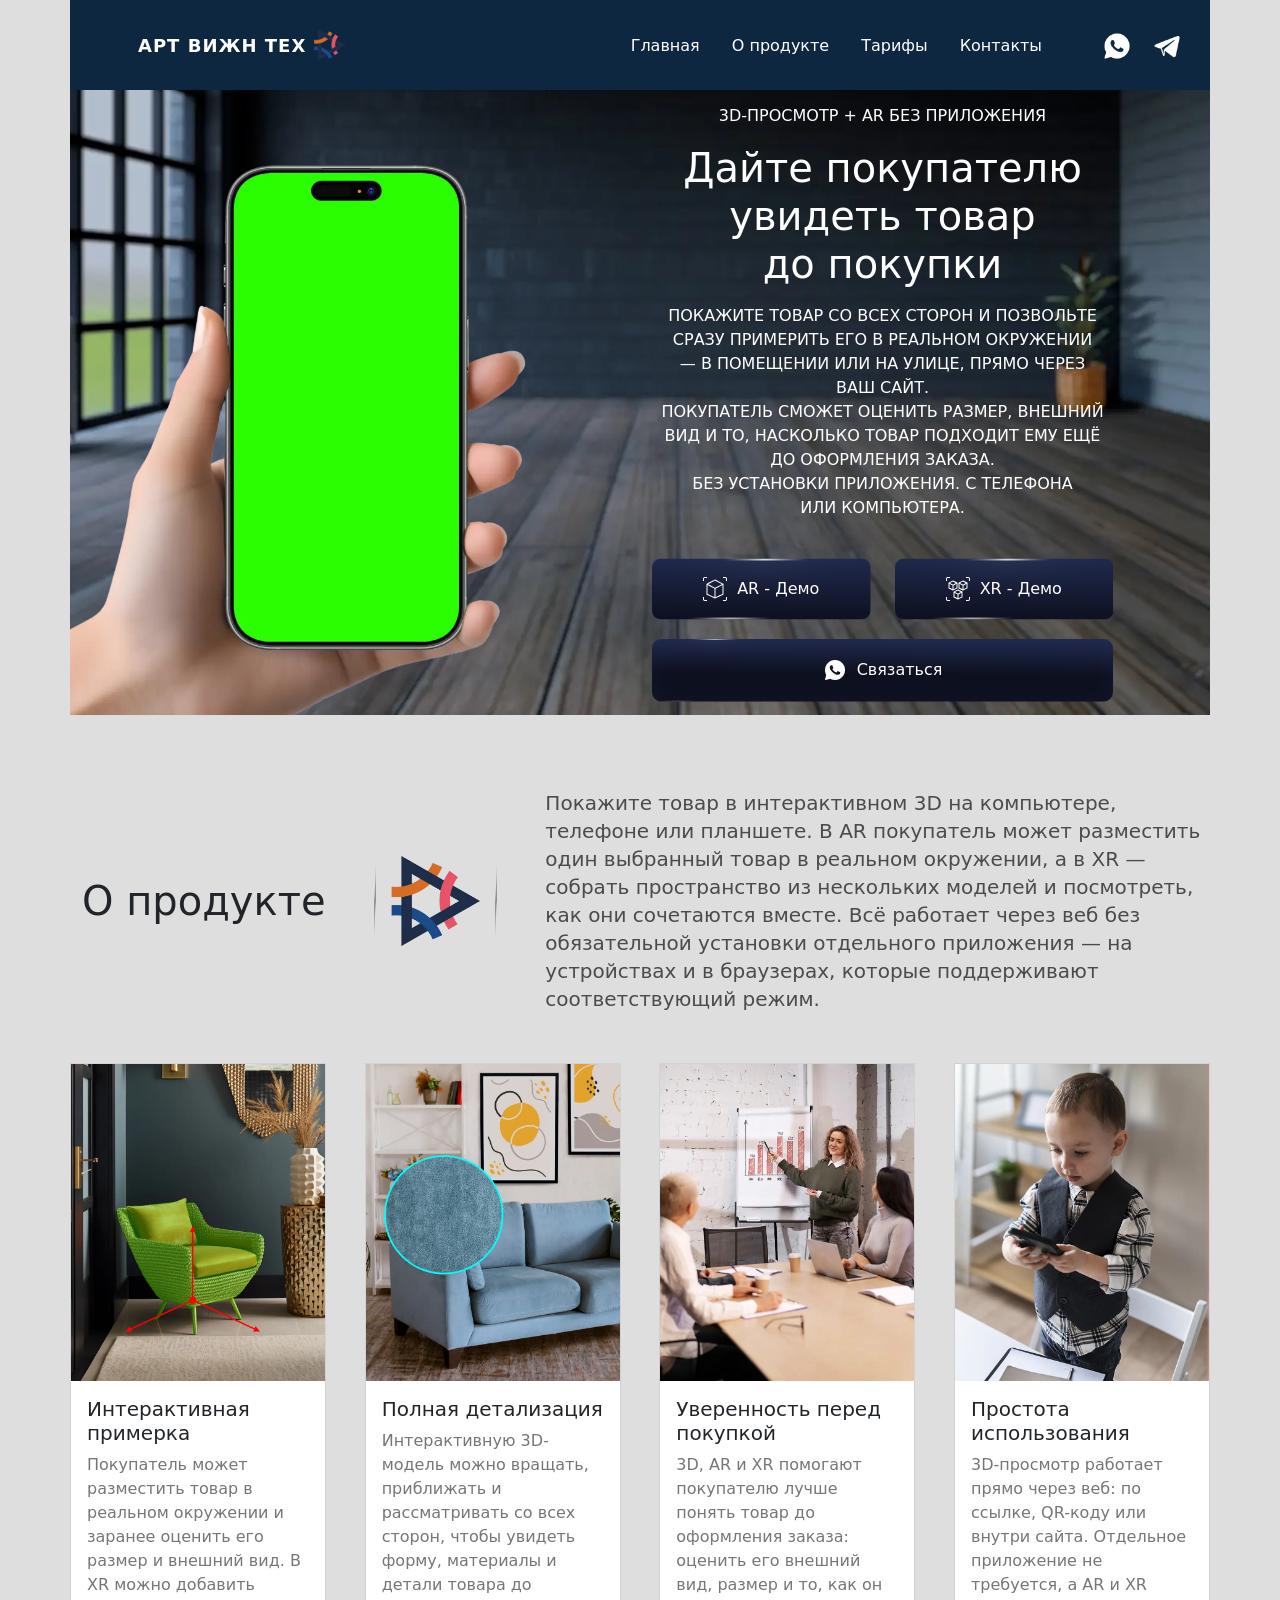
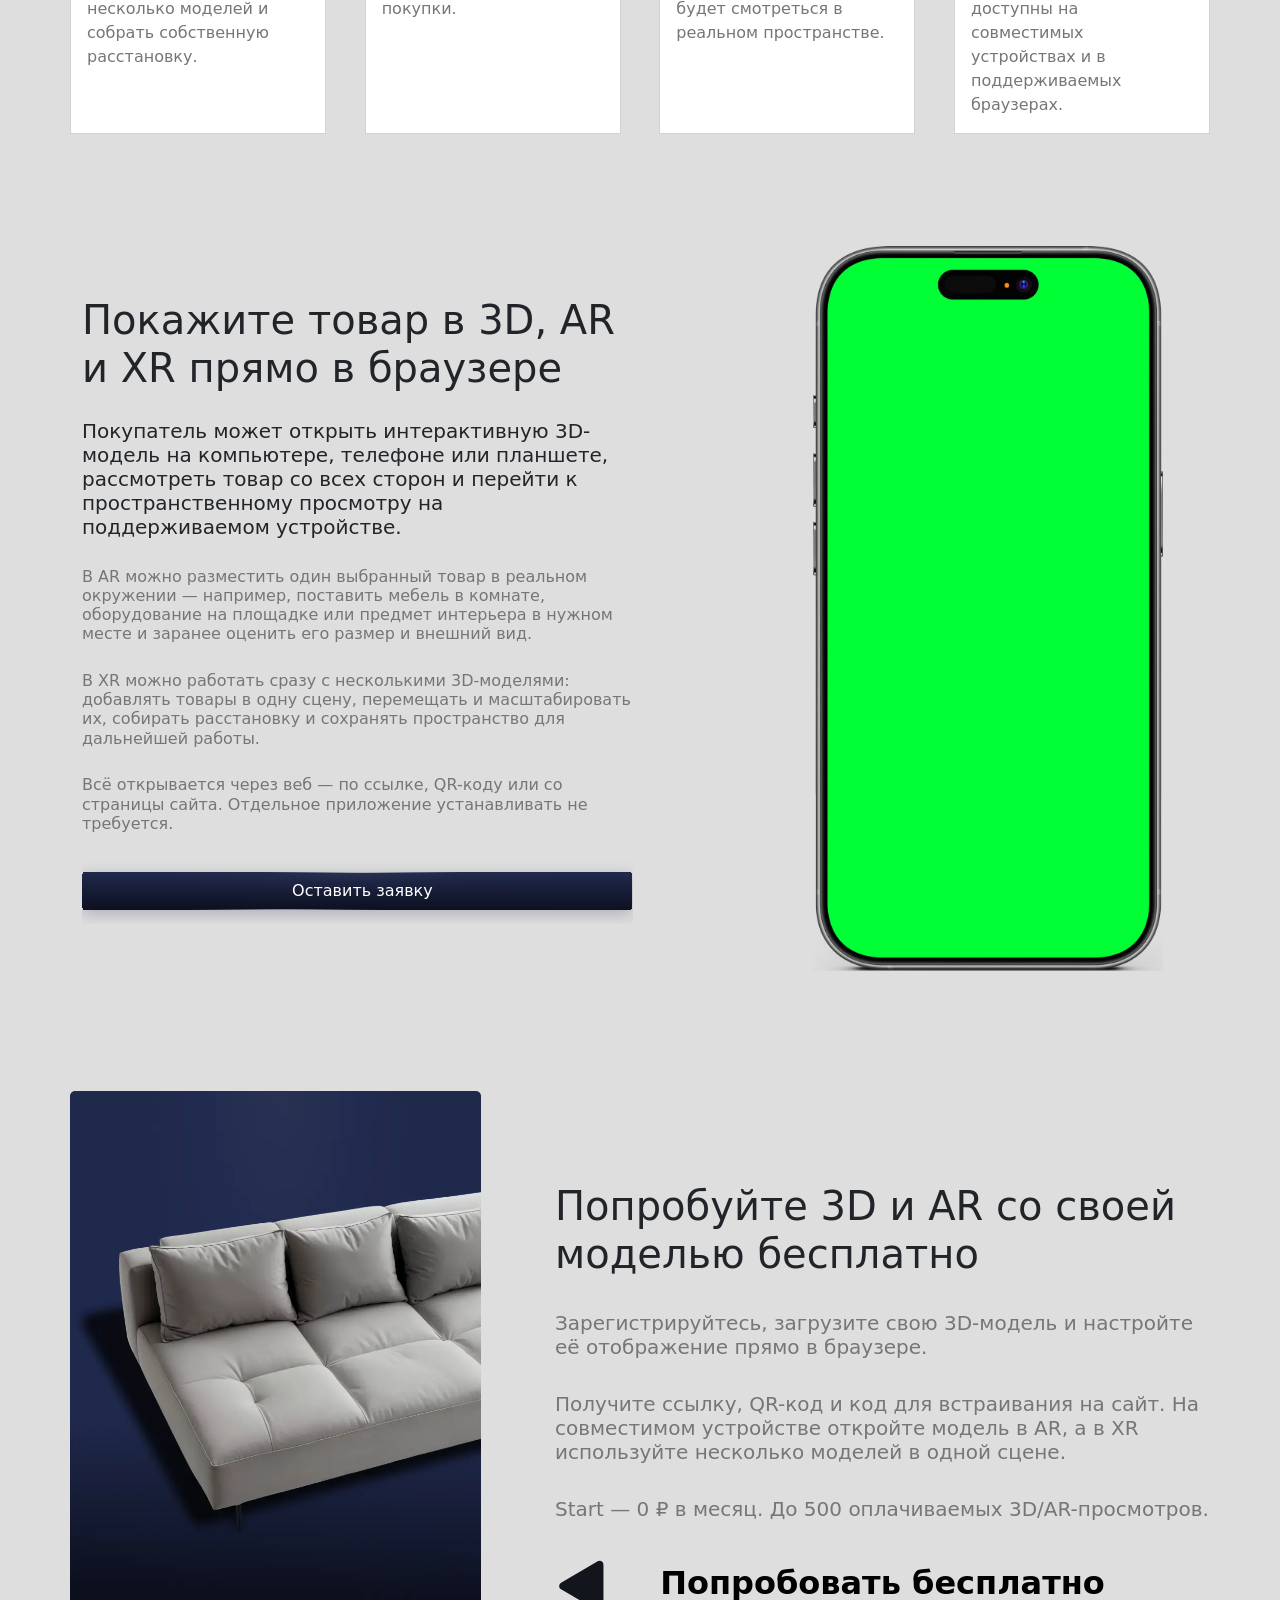
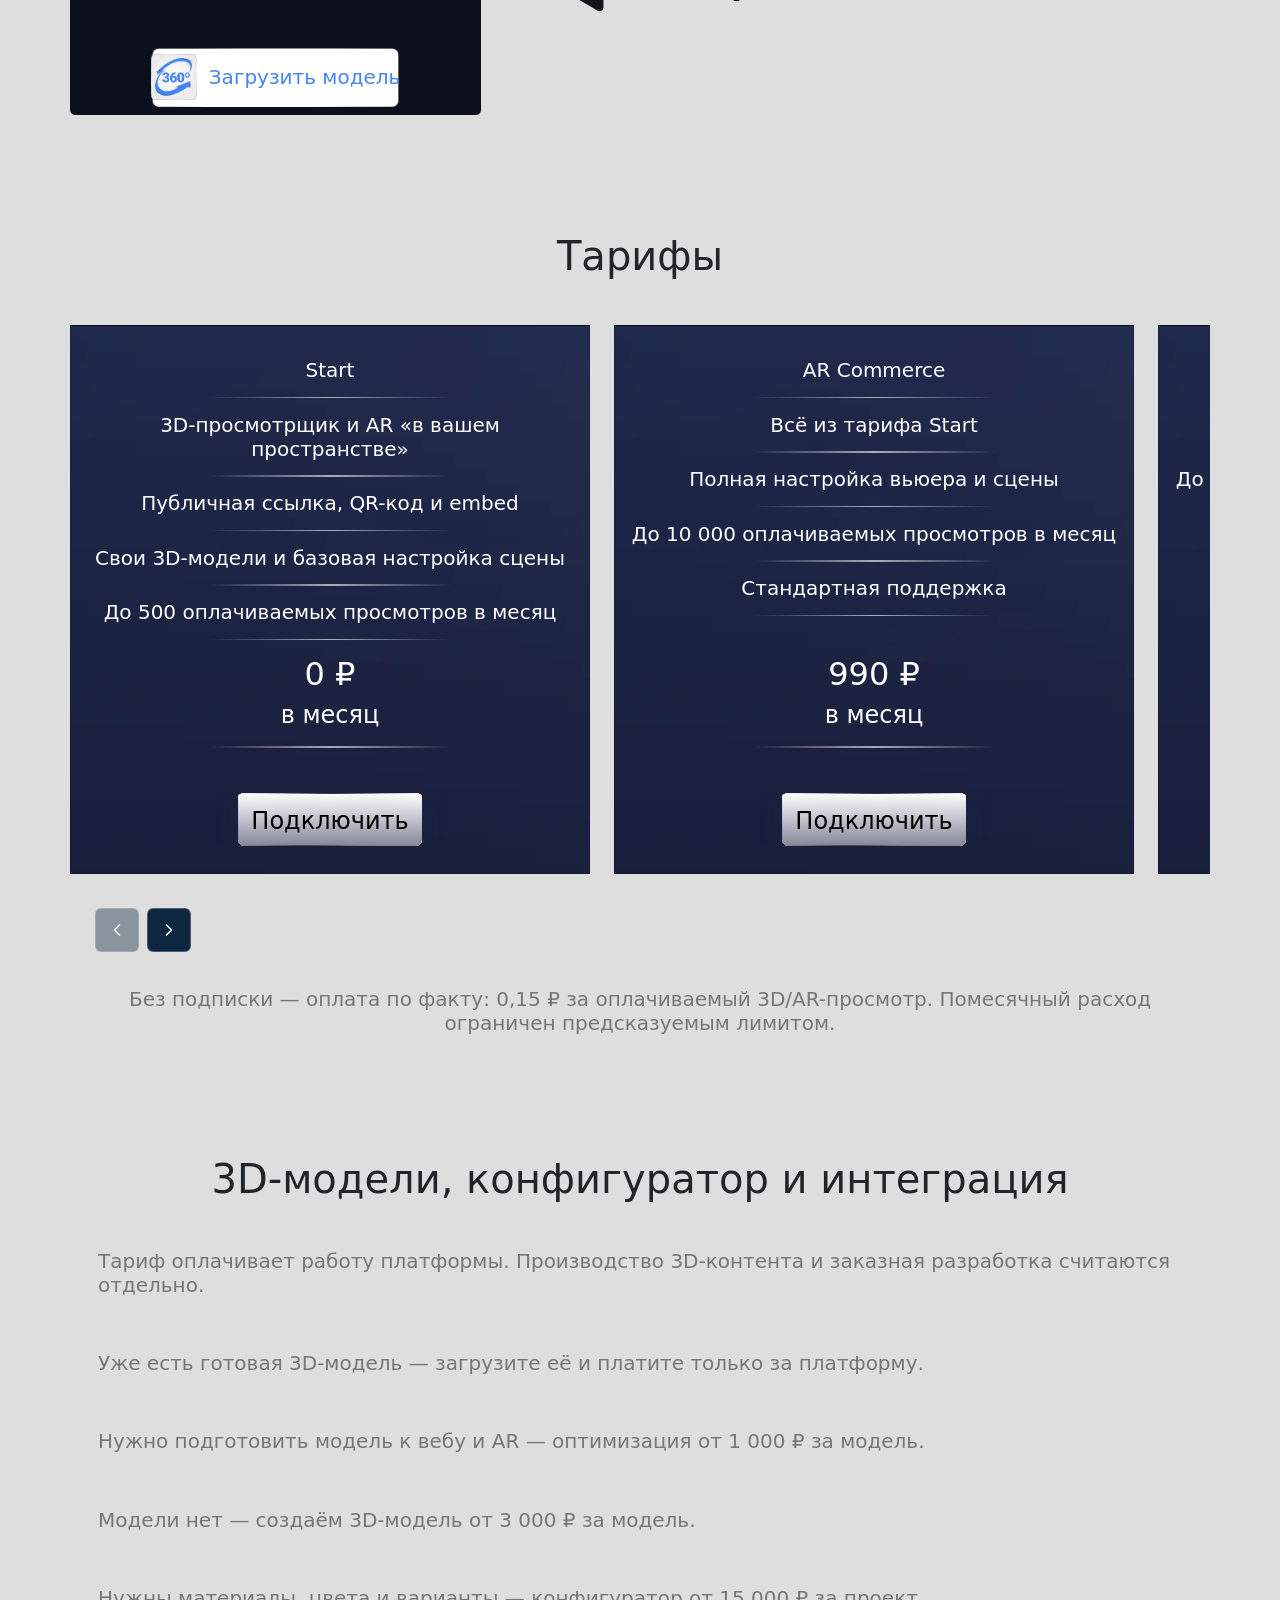
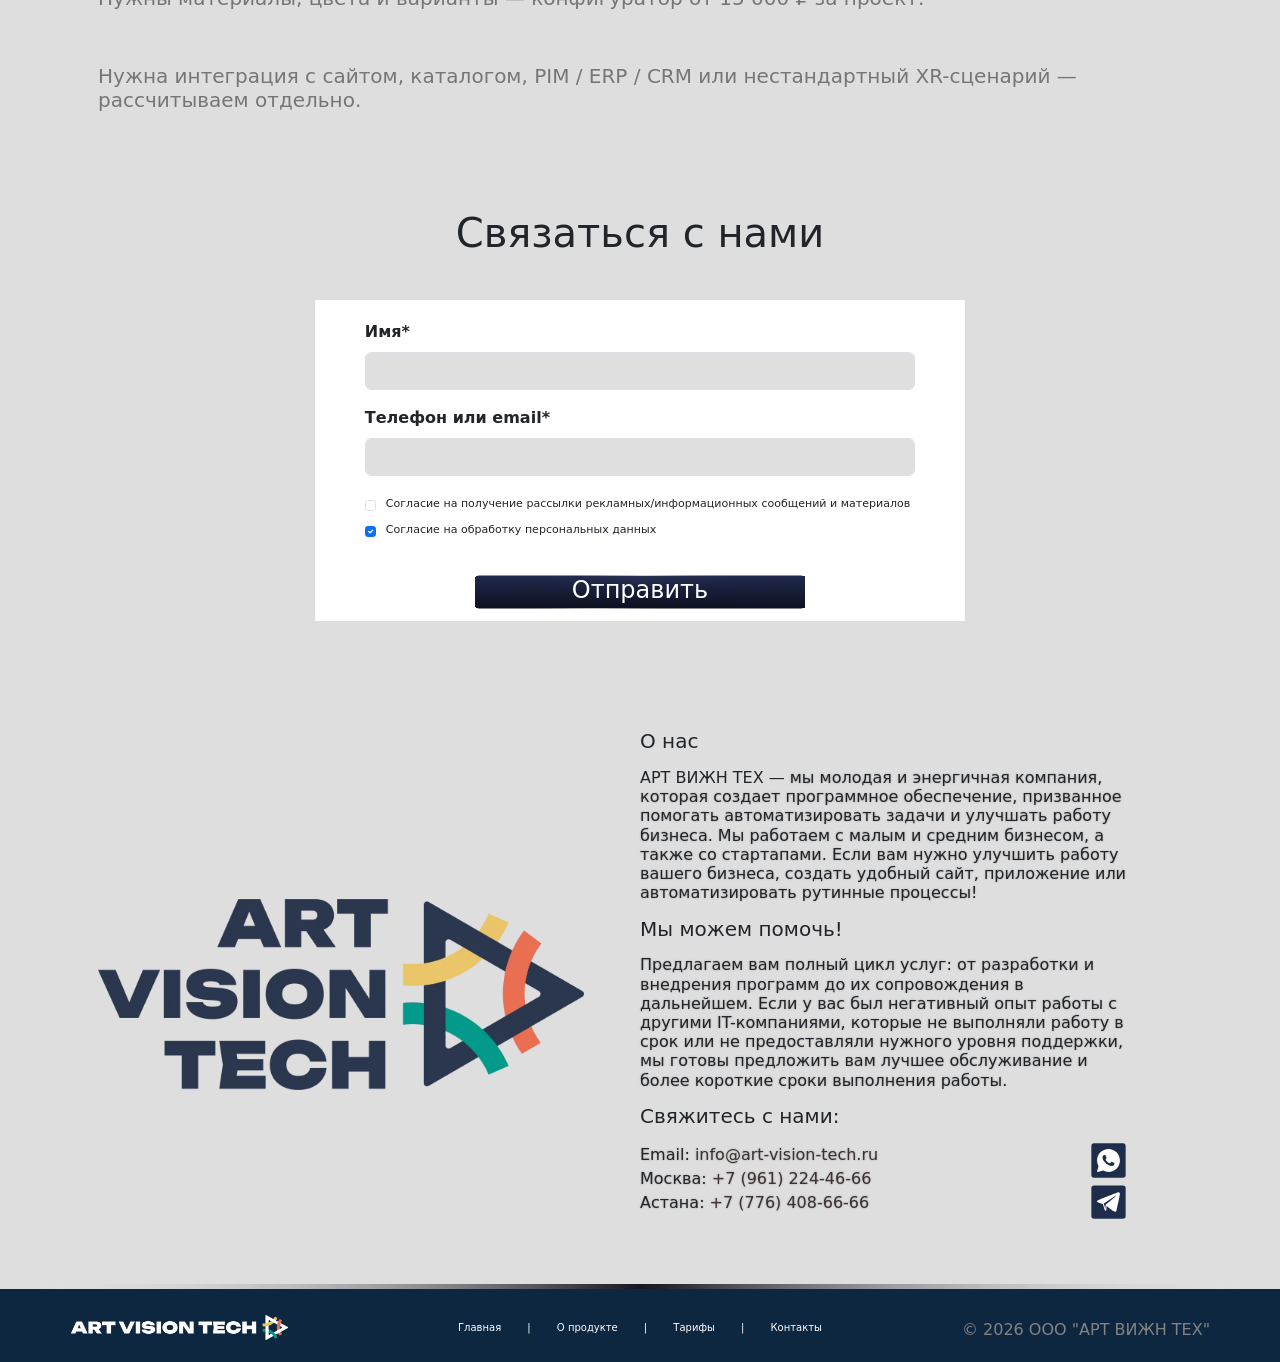
==== commit fe384955: "feat: update free start CTA button text for mobile and center section titles for consistency" ====
--- a/index.html
+++ b/index.html
@@ -164,65 +164,225 @@
 
     <div class="container tops hero">
         <div class="main-img">
-            <div class="d-none d-md-block">
-                <div class="row">
-                    <div class="col-md-6 hero-phone-col">
-                        <div class="hero-phone">
-                            <img loading="lazy" src="./img/главная-картинка-рука с телефон-моб-версия 2.webp"
-                                alt="Phone in Hand" class="hero-phone-img">
-                            <div class="video-container all-container">
-                                <video autoplay loop muted playsinline webkit-playsinline>
-                                    <source type="video/webm">
-                                    <source type="video/mp4">
-                                    Ваш браузер не поддерживает видео.
-                                </video>
+            <div class="row hero-row">
+                <div class="col-md-6 hero-phone-col d-none d-md-flex">
+                    <div class="hero-phone">
+                        <img loading="lazy" src="./img/главная-картинка-рука с телефон-моб-версия 2.webp"
+                            alt="Phone in Hand" class="hero-phone-img">
+                        <div class="video-container all-container">
+                            <video autoplay loop muted playsinline webkit-playsinline>
+                                <source type="video/webm">
+                                <source type="video/mp4">
+                                Ваш браузер не поддерживает видео.
+                            </video>
+                        </div>
+                    </div>
+                </div>
+                <div class="col-12 col-md-5 dynamic-column hero-content">
+                    <div class="col-12">
+                        <p class="text hero-copy hero-eyebrow">3D-ПРОСМОТР + AR БЕЗ ПРИЛОЖЕНИЯ</p>
+                        <h1 class="text hero-title">Дайте покупателю увидеть товар до покупки</h1>
+                        <p class="text hero-copy hero-copy-lead">Покажите товар со всех сторон и позвольте сразу
+                            примерить его в реальном окружении — в помещении или на улице, прямо через ваш сайт.</p>
+                        <p class="text hero-copy">Покупатель сможет оценить размер, внешний вид и то, насколько
+                            товар подходит ему ещё до оформления заказа.</p>
+                        <p class="text hero-copy">Без установки приложения. С телефона или компьютера.</p>
+                    </div>
+                    <div class="row hero-demo-actions d-none d-md-flex">
+                        <div class="col-4 col-md-6">
+                            <button class="svg-button-ar">
+                                <svg class="svg" width="180" height="36" viewBox="0 0 130 36" fill="none"
+                                    xmlns="http://www.w3.org/2000/svg">
+                                    <g filter="url(#filter0_b_210_332)">
+                                        <rect width="130" height="36" rx="5" fill="url(#paint0_linear_210_332)" />
+                                        <rect width="130" height="36" rx="5" fill="url(#paint1_radial_210_332)"
+                                            fill-opacity="0.2" />
+                                        <rect x="0.5" y="0.5" width="129" height="35" rx="4.5"
+                                            stroke="url(#paint2_radial_210_332)" />
+                                    </g>
+                                    <defs>
+                                        <filter id="filter0_b_210_332" x="-20" y="-20" width="170" height="76"
+                                            filterUnits="userSpaceOnUse" color-interpolation-filters="sRGB">
+                                            <feFlood flood-opacity="0" result="BackgroundImageFix" />
+                                            <feGaussianBlur in="BackgroundImageFix" stdDeviation="10" />
+                                            <feComposite in2="SourceAlpha" operator="in"
+                                                result="effect1_backgroundBlur_210_332" />
+                                            <feBlend mode="normal" in="SourceGraphic"
+                                                in2="effect1_backgroundBlur_210_332" result="shape" />
+                                        </filter>
+                                        <linearGradient id="paint0_linear_210_332" x1="28.2609" y1="-6.16457e-07"
+                                            x2="27.976" y2="35.9999" gradientUnits="userSpaceOnUse">
+                                            <stop stop-color="#20294D" />
+                                            <stop offset="1" stop-color="#0D101F" />
+                                        </linearGradient>
+                                        <radialGradient id="paint1_radial_210_332" cx="0" cy="0" r="1"
+                                            gradientUnits="userSpaceOnUse"
+                                            gradientTransform="translate(66.6149 1.90837e-06) rotate(89.4884) scale(23.6259 61.005)">
+                                            <stop stop-color="white" stop-opacity="0.2" />
+                                            <stop offset="1" stop-color="#13151D" stop-opacity="0" />
+                                        </radialGradient>
+                                        <radialGradient id="paint2_radial_210_332" cx="0" cy="0" r="1"
+                                            gradientUnits="userSpaceOnUse"
+                                            gradientTransform="translate(60.2899 12.0462) rotate(122.784) scale(97.1829 21.4336)">
+                                            <stop stop-color="white" />
+                                            <stop offset="1" stop-color="#999999" stop-opacity="0" />
+                                        </radialGradient>
+                                    </defs>
+                                </svg>
+                                <div class="ar-icon button-text">
+                                    <img loading="lazy" src="./img/AR_icon (2).png">
+                                    <p>AR - Демо</p>
+                                </div>
+                            </button>
+                        </div>
+                        <div class="col-4 col-md-6">
+                            <button class="svg-button-xr">
+                                <svg class="svg" width="180" height="36" viewBox="0 0 130 36" fill="none"
+                                    xmlns="http://www.w3.org/2000/svg">
+                                    <g filter="url(#filter0_b_1)">
+                                        <rect width="130" height="36" rx="5" fill="url(#paint0_linear_1)" />
+                                        <rect width="130" height="36" rx="5" fill="url(#paint1_radial_1)"
+                                            fill-opacity="0.2" />
+                                        <rect x="0.5" y="0.5" width="129" height="35" rx="4.5"
+                                            stroke="url(#paint2_radial_1)" />
+                                    </g>
+                                    <defs>
+                                        <filter id="filter0_b_1" x="-20" y="-20" width="170" height="76"
+                                            filterUnits="userSpaceOnUse" color-interpolation-filters="sRGB">
+                                            <feFlood flood-opacity="0" result="BackgroundImageFix" />
+                                            <feGaussianBlur in="BackgroundImageFix" stdDeviation="10" />
+                                            <feComposite in2="SourceAlpha" operator="in"
+                                                result="effect1_backgroundBlur_1" />
+                                            <feBlend mode="normal" in="SourceGraphic" in2="effect1_backgroundBlur_1"
+                                                result="shape" />
+                                        </filter>
+                                        <linearGradient id="paint0_linear_1" x1="28.2609" y1="0" x2="27.976" y2="36"
+                                            gradientUnits="userSpaceOnUse">
+                                            <stop stop-color="#20294D" />
+                                            <stop offset="1" stop-color="#0D101F" />
+                                        </linearGradient>
+                                        <radialGradient id="paint1_radial_1" cx="0" cy="0" r="1"
+                                            gradientUnits="userSpaceOnUse"
+                                            gradientTransform="translate(66.6149 0) rotate(89.4884) scale(23.6259 61.005)">
+                                            <stop stop-color="white" stop-opacity="0.2" />
+                                            <stop offset="1" stop-color="#13151D" stop-opacity="0" />
+                                        </radialGradient>
+                                        <radialGradient id="paint2_radial_1" cx="0" cy="0" r="1"
+                                            gradientUnits="userSpaceOnUse"
+                                            gradientTransform="translate(60.2899 12.0462) rotate(122.784) scale(97.1829 21.4336)">
+                                            <stop stop-color="white" />
+                                            <stop offset="1" stop-color="#999999" stop-opacity="0" />
+                                        </radialGradient>
+                                    </defs>
+                                </svg>
+                                <div class="ar-icon button-text">
+                                    <img loading="lazy" src="./img/XR_icon (1).png">
+                                    <p>XR - Демо</p>
+                                </div>
+                            </button>
+                        </div>
+                    </div>
+                    <div class="col-4 col-md-12 d-none d-md-block">
+                        <button class="svg-button hero-contact-button wa-contact-us">
+                            <svg class="svg" width="490" height="67" viewBox="0 0 490 67" fill="none"
+                                xmlns="http://www.w3.org/2000/svg">
+                                <g filter="url(#filter0_i_1)">
+                                    <rect y="0.5" width="490" height="66.5" rx="10" fill="url(#paint0_linear_1)" />
+                                    <rect y="0.5" width="490" height="66.5" rx="10" fill="url(#paint1_radial_1)"
+                                        fill-opacity="0.2" />
+                                    <rect x="0.5" y="1" width="489" height="65.5" rx="9.5"
+                                        stroke="url(#paint2_radial_1)" />
+                                </g>
+                                <defs>
+                                    <filter id="filter0_i_1" x="0" y="0.5" width="490" height="71.5"
+                                        filterUnits="userSpaceOnUse" color-interpolation-filters="sRGB">
+                                        <feFlood flood-opacity="0" result="BackgroundImageFix" />
+                                        <feBlend mode="normal" in="SourceGraphic" in2="BackgroundImageFix"
+                                            result="shape" />
+                                        <feColorMatrix in="SourceAlpha" type="matrix"
+                                            values="0 0 0 0 0 0 0 0 0 0 0 0 0 0 0 0 0 0 127 0" result="hardAlpha" />
+                                        <feOffset dy="5" />
+                                        <feGaussianBlur stdDeviation="10" />
+                                        <feComposite in2="hardAlpha" operator="arithmetic" k2="-1" k3="1" />
+                                        <feColorMatrix type="matrix"
+                                            values="0 0 0 0 0.12549 0 0 0 0 0.160784 0 0 0 0 0.301961 0 0 0 0.25 0" />
+                                        <feBlend mode="normal" in2="shape" result="effect1_innerShadow_1" />
+                                    </filter>
+                                    <linearGradient id="paint0_linear_1" x1="106.522" y1="0.499999" x2="106.264"
+                                        y2="67.0029" gradientUnits="userSpaceOnUse">
+                                        <stop stop-color="#20294D" />
+                                        <stop offset="1" stop-color="#0D101F" />
+                                    </linearGradient>
+                                    <radialGradient id="paint1_radial_1" cx="0" cy="0" r="1"
+                                        gradientUnits="userSpaceOnUse"
+                                        gradientTransform="translate(251.087 0.500004) rotate(88.9563) scale(43.6479 229.913)">
+                                        <stop stop-color="white" stop-opacity="0.2" />
+                                        <stop offset="1" stop-color="#13151D" stop-opacity="0" />
+                                    </radialGradient>
+                                    <radialGradient id="paint2_radial_1" cx="0" cy="0" r="1"
+                                        gradientUnits="userSpaceOnUse"
+                                        gradientTransform="translate(227.246 22.7519) rotate(142.731) scale(249.235 58.19)">
+                                        <stop stop-color="white" />
+                                        <stop offset="1" stop-color="#999999" stop-opacity="0" />
+                                    </radialGradient>
+                                </defs>
+                            </svg>
+                            <div class="ar-icon button-text">
+                                <img loading="lazy" src="./img/Whatsaph_icon (3).png">
+                                <p>Связаться</p>
                             </div>
-                        </div>
-                    </div>
-                    <div class="col-md-5 dynamic-column hero-content">
-                        <div class="col-4 col-sm-12">
-                            <p class="text hero-copy hero-eyebrow">3D-ПРОСМОТР + AR БЕЗ ПРИЛОЖЕНИЯ</p>
-                            <h1 class="text hero-title">Дайте покупателю увидеть товар до покупки</h1>
-                            <p class="text hero-copy hero-copy-lead">Покажите товар со всех сторон и позвольте сразу
-                                примерить его в реальном окружении — в помещении или на улице, прямо через ваш сайт.</p>
-                            <p class="text hero-copy">Покупатель сможет оценить размер, внешний вид и то, насколько
-                                товар подходит ему ещё до оформления заказа.</p>
-                            <p class="text hero-copy">Без установки приложения. С телефона или компьютера.</p>
-                        </div>
-                        <div class="row hero-demo-actions">
-                            <div class="col-4 col-md-6">
+                        </button>
+                    </div>
+                </div>
+                <div class="col-12 d-md-none">
+                    <div class="hero-mobile-stage">
+                        <div class="hero-phone-mobile-col">
+                            <div class="hero-phone hero-phone-mobile">
+                                <img loading="lazy" src="./img/Рука-телефон.webp" alt="Phone in Hand"
+                                    class="hero-phone-img">
+                                <div class="video-container mobile-container">
+                                    <video autoplay loop muted playsinline webkit-playsinline>
+                                        <source type="video/webm">
+                                        <source type="video/mp4">
+                                        Ваш браузер не поддерживает видео.
+                                    </video>
+                                </div>
+                            </div>
+                        </div>
+                        <div class="hero-mobile-actions">
+                            <div class="hero-mobile-demo-actions">
                                 <button class="svg-button-ar">
-                                    <svg class="svg" width="180" height="36" viewBox="0 0 130 36" fill="none"
+                                    <svg class="svg" preserveAspectRatio="none" viewBox="0 0 130 36" fill="none"
                                         xmlns="http://www.w3.org/2000/svg">
-                                        <g filter="url(#filter0_b_210_332)">
-                                            <rect width="130" height="36" rx="5" fill="url(#paint0_linear_210_332)" />
-                                            <rect width="130" height="36" rx="5" fill="url(#paint1_radial_210_332)"
+                                        <g filter="url(#filter0_b_ar_1)">
+                                            <rect width="130" height="36" rx="5" fill="url(#paint0_linear_ar_1)" />
+                                            <rect width="130" height="36" rx="5" fill="url(#paint1_radial_ar_1)"
                                                 fill-opacity="0.2" />
                                             <rect x="0.5" y="0.5" width="129" height="35" rx="4.5"
-                                                stroke="url(#paint2_radial_210_332)" />
+                                                stroke="url(#paint2_radial_ar_1)" />
                                         </g>
                                         <defs>
-                                            <filter id="filter0_b_210_332" x="-20" y="-20" width="170" height="76"
+                                            <filter id="filter0_b_ar_1" x="-20" y="-20" width="170" height="76"
                                                 filterUnits="userSpaceOnUse" color-interpolation-filters="sRGB">
                                                 <feFlood flood-opacity="0" result="BackgroundImageFix" />
                                                 <feGaussianBlur in="BackgroundImageFix" stdDeviation="10" />
                                                 <feComposite in2="SourceAlpha" operator="in"
-                                                    result="effect1_backgroundBlur_210_332" />
+                                                    result="effect1_backgroundBlur_ar_1" />
                                                 <feBlend mode="normal" in="SourceGraphic"
-                                                    in2="effect1_backgroundBlur_210_332" result="shape" />
+                                                    in2="effect1_backgroundBlur_ar_1" result="shape" />
                                             </filter>
-                                            <linearGradient id="paint0_linear_210_332" x1="28.2609" y1="-6.16457e-07"
-                                                x2="27.976" y2="35.9999" gradientUnits="userSpaceOnUse">
+                                            <linearGradient id="paint0_linear_ar_1" x1="28.2609" y1="0" x2="27.976"
+                                                y2="36" gradientUnits="userSpaceOnUse">
                                                 <stop stop-color="#20294D" />
                                                 <stop offset="1" stop-color="#0D101F" />
                                             </linearGradient>
-                                            <radialGradient id="paint1_radial_210_332" cx="0" cy="0" r="1"
+                                            <radialGradient id="paint1_radial_ar_1" cx="0" cy="0" r="1"
                                                 gradientUnits="userSpaceOnUse"
-                                                gradientTransform="translate(66.6149 1.90837e-06) rotate(89.4884) scale(23.6259 61.005)">
+                                                gradientTransform="translate(66.6149 0) rotate(89.4884) scale(23.6259 61.005)">
                                                 <stop stop-color="white" stop-opacity="0.2" />
                                                 <stop offset="1" stop-color="#13151D" stop-opacity="0" />
                                             </radialGradient>
-                                            <radialGradient id="paint2_radial_210_332" cx="0" cy="0" r="1"
+                                            <radialGradient id="paint2_radial_ar_1" cx="0" cy="0" r="1"
                                                 gradientUnits="userSpaceOnUse"
                                                 gradientTransform="translate(60.2899 12.0462) rotate(122.784) scale(97.1829 21.4336)">
                                                 <stop stop-color="white" />
@@ -235,40 +395,38 @@
                                         <p>AR - Демо</p>
                                     </div>
                                 </button>
-                            </div>
-                            <div class="col-4 col-md-6">
                                 <button class="svg-button-xr">
-                                    <svg class="svg" width="180" height="36" viewBox="0 0 130 36" fill="none"
+                                    <svg class="svg" preserveAspectRatio="none" viewBox="0 0 130 36" fill="none"
                                         xmlns="http://www.w3.org/2000/svg">
-                                        <g filter="url(#filter0_b_1)">
-                                            <rect width="130" height="36" rx="5" fill="url(#paint0_linear_1)" />
-                                            <rect width="130" height="36" rx="5" fill="url(#paint1_radial_1)"
+                                        <g filter="url(#filter0_b_2)">
+                                            <rect width="130" height="36" rx="5" fill="url(#paint0_linear_2)" />
+                                            <rect width="130" height="36" rx="5" fill="url(#paint1_radial_2)"
                                                 fill-opacity="0.2" />
                                             <rect x="0.5" y="0.5" width="129" height="35" rx="4.5"
-                                                stroke="url(#paint2_radial_1)" />
+                                                stroke="url(#paint2_radial_2)" />
                                         </g>
                                         <defs>
-                                            <filter id="filter0_b_1" x="-20" y="-20" width="170" height="76"
+                                            <filter id="filter0_b_2" x="-20" y="-20" width="170" height="76"
                                                 filterUnits="userSpaceOnUse" color-interpolation-filters="sRGB">
                                                 <feFlood flood-opacity="0" result="BackgroundImageFix" />
                                                 <feGaussianBlur in="BackgroundImageFix" stdDeviation="10" />
                                                 <feComposite in2="SourceAlpha" operator="in"
-                                                    result="effect1_backgroundBlur_1" />
-                                                <feBlend mode="normal" in="SourceGraphic" in2="effect1_backgroundBlur_1"
-                                                    result="shape" />
+                                                    result="effect1_backgroundBlur_2" />
+                                                <feBlend mode="normal" in="SourceGraphic"
+                                                    in2="effect1_backgroundBlur_2" result="shape" />
                                             </filter>
-                                            <linearGradient id="paint0_linear_1" x1="28.2609" y1="0" x2="27.976" y2="36"
-                                                gradientUnits="userSpaceOnUse">
+                                            <linearGradient id="paint0_linear_2" x1="28.2609" y1="0" x2="27.976"
+                                                y2="36" gradientUnits="userSpaceOnUse">
                                                 <stop stop-color="#20294D" />
                                                 <stop offset="1" stop-color="#0D101F" />
                                             </linearGradient>
-                                            <radialGradient id="paint1_radial_1" cx="0" cy="0" r="1"
+                                            <radialGradient id="paint1_radial_2" cx="0" cy="0" r="1"
                                                 gradientUnits="userSpaceOnUse"
                                                 gradientTransform="translate(66.6149 0) rotate(89.4884) scale(23.6259 61.005)">
                                                 <stop stop-color="white" stop-opacity="0.2" />
                                                 <stop offset="1" stop-color="#13151D" stop-opacity="0" />
                                             </radialGradient>
-                                            <radialGradient id="paint2_radial_1" cx="0" cy="0" r="1"
+                                            <radialGradient id="paint2_radial_2" cx="0" cy="0" r="1"
                                                 gradientUnits="userSpaceOnUse"
                                                 gradientTransform="translate(60.2899 12.0462) rotate(122.784) scale(97.1829 21.4336)">
                                                 <stop stop-color="white" />
@@ -282,45 +440,46 @@
                                     </div>
                                 </button>
                             </div>
-                        </div>
-                        <div class="col-4 col-md-12">
                             <button class="svg-button hero-contact-button wa-contact-us">
-                                <svg class="svg" width="490" height="67" viewBox="0 0 490 67" fill="none"
+                                <svg class="svg" viewBox="0 0 490 67" preserveAspectRatio="none" fill="none"
                                     xmlns="http://www.w3.org/2000/svg">
-                                    <g filter="url(#filter0_i_1)">
-                                        <rect y="0.5" width="490" height="66.5" rx="10" fill="url(#paint0_linear_1)" />
-                                        <rect y="0.5" width="490" height="66.5" rx="10" fill="url(#paint1_radial_1)"
-                                            fill-opacity="0.2" />
+                                    <g filter="url(#filter0_i_129_274)">
+                                        <rect y="0.5" width="490" height="66.5" rx="10"
+                                            fill="url(#paint0_linear_129_274)" />
+                                        <rect y="0.5" width="490" height="66.5" rx="10"
+                                            fill="url(#paint1_radial_129_274)" fill-opacity="0.2" />
                                         <rect x="0.5" y="1" width="489" height="65.5" rx="9.5"
-                                            stroke="url(#paint2_radial_1)" />
+                                            stroke="url(#paint2_radial_129_274)" />
                                     </g>
                                     <defs>
-                                        <filter id="filter0_i_1" x="0" y="0.5" width="490" height="71.5"
+                                        <filter id="filter0_i_129_274" x="0" y="0.5" width="490" height="71.5"
                                             filterUnits="userSpaceOnUse" color-interpolation-filters="sRGB">
                                             <feFlood flood-opacity="0" result="BackgroundImageFix" />
                                             <feBlend mode="normal" in="SourceGraphic" in2="BackgroundImageFix"
                                                 result="shape" />
                                             <feColorMatrix in="SourceAlpha" type="matrix"
-                                                values="0 0 0 0 0 0 0 0 0 0 0 0 0 0 0 0 0 0 127 0" result="hardAlpha" />
+                                                values="0 0 0 0 0 0 0 0 0 0 0 0 0 0 0 0 0 0 127 0"
+                                                result="hardAlpha" />
                                             <feOffset dy="5" />
                                             <feGaussianBlur stdDeviation="10" />
                                             <feComposite in2="hardAlpha" operator="arithmetic" k2="-1" k3="1" />
                                             <feColorMatrix type="matrix"
                                                 values="0 0 0 0 0.12549 0 0 0 0 0.160784 0 0 0 0 0.301961 0 0 0 0.25 0" />
-                                            <feBlend mode="normal" in2="shape" result="effect1_innerShadow_1" />
+                                            <feBlend mode="normal" in2="shape"
+                                                result="effect1_innerShadow_129_274" />
                                         </filter>
-                                        <linearGradient id="paint0_linear_1" x1="106.522" y1="0.499999" x2="106.264"
-                                            y2="67.0029" gradientUnits="userSpaceOnUse">
+                                        <linearGradient id="paint0_linear_129_274" x1="106.522" y1="0.499999"
+                                            x2="106.264" y2="67.0029" gradientUnits="userSpaceOnUse">
                                             <stop stop-color="#20294D" />
                                             <stop offset="1" stop-color="#0D101F" />
                                         </linearGradient>
-                                        <radialGradient id="paint1_radial_1" cx="0" cy="0" r="1"
+                                        <radialGradient id="paint1_radial_129_274" cx="0" cy="0" r="1"
                                             gradientUnits="userSpaceOnUse"
                                             gradientTransform="translate(251.087 0.500004) rotate(88.9563) scale(43.6479 229.913)">
                                             <stop stop-color="white" stop-opacity="0.2" />
                                             <stop offset="1" stop-color="#13151D" stop-opacity="0" />
                                         </radialGradient>
-                                        <radialGradient id="paint2_radial_1" cx="0" cy="0" r="1"
+                                        <radialGradient id="paint2_radial_129_274" cx="0" cy="0" r="1"
                                             gradientUnits="userSpaceOnUse"
                                             gradientTransform="translate(227.246 22.7519) rotate(142.731) scale(249.235 58.19)">
                                             <stop stop-color="white" />
@@ -337,215 +496,28 @@
                     </div>
                 </div>
             </div>
-            <div class="d-md-none">
-                <div class="row hero-mobile-row">
-                    <div class="col-12 col-sm-12">
-                        <p class="text hero-copy hero-eyebrow mt-5">3D-ПРОСМОТР + AR БЕЗ ПРИЛОЖЕНИЯ</p>
-                        <h1 class="text hero-title">Дайте покупателю увидеть товар до покупки</h1>
-                        <p class="text hero-copy hero-copy-lead">Покажите товар со всех сторон и позвольте сразу
-                            примерить его в реальном окружении — в помещении или на улице, прямо через ваш сайт.</p>
-                        <p class="text hero-copy">Покупатель сможет оценить размер, внешний вид и то, насколько товар
-                            подходит ему ещё до оформления заказа.</p>
-                        <p class="text hero-copy">Без установки приложения. С телефона или компьютера.</p>
-                    </div>
-                    <div class="col-12">
-                        <div class="hero-mobile-stage">
-                            <div class="hero-phone-mobile-col">
-                                <div class="hero-phone hero-phone-mobile">
-                                    <img loading="lazy" src="./img/Рука-телефон.webp" alt="Phone in Hand"
-                                        class="hero-phone-img">
-                                    <div class="video-container mobile-container">
-                                        <video autoplay loop muted playsinline webkit-playsinline>
-                                            <source type="video/webm">
-                                            <source type="video/mp4">
-                                            Ваш браузер не поддерживает видео.
-                                        </video>
-                                    </div>
-                                </div>
-                            </div>
-                            <div class="hero-mobile-actions">
-                                <div class="hero-mobile-demo-actions">
-                                    <button class="svg-button-ar">
-                                        <svg class="svg" preserveAspectRatio="none" viewBox="0 0 130 36" fill="none"
-                                            xmlns="http://www.w3.org/2000/svg">
-                                            <g filter="url(#filter0_b_ar_1)">
-                                                <rect width="130" height="36" rx="5" fill="url(#paint0_linear_ar_1)" />
-                                                <rect width="130" height="36" rx="5" fill="url(#paint1_radial_ar_1)"
-                                                    fill-opacity="0.2" />
-                                                <rect x="0.5" y="0.5" width="129" height="35" rx="4.5"
-                                                    stroke="url(#paint2_radial_ar_1)" />
-                                            </g>
-                                            <defs>
-                                                <filter id="filter0_b_ar_1" x="-20" y="-20" width="170" height="76"
-                                                    filterUnits="userSpaceOnUse" color-interpolation-filters="sRGB">
-                                                    <feFlood flood-opacity="0" result="BackgroundImageFix" />
-                                                    <feGaussianBlur in="BackgroundImageFix" stdDeviation="10" />
-                                                    <feComposite in2="SourceAlpha" operator="in"
-                                                        result="effect1_backgroundBlur_ar_1" />
-                                                    <feBlend mode="normal" in="SourceGraphic"
-                                                        in2="effect1_backgroundBlur_ar_1" result="shape" />
-                                                </filter>
-                                                <linearGradient id="paint0_linear_ar_1" x1="28.2609" y1="0" x2="27.976"
-                                                    y2="36" gradientUnits="userSpaceOnUse">
-                                                    <stop stop-color="#20294D" />
-                                                    <stop offset="1" stop-color="#0D101F" />
-                                                </linearGradient>
-                                                <radialGradient id="paint1_radial_ar_1" cx="0" cy="0" r="1"
-                                                    gradientUnits="userSpaceOnUse"
-                                                    gradientTransform="translate(66.6149 0) rotate(89.4884) scale(23.6259 61.005)">
-                                                    <stop stop-color="white" stop-opacity="0.2" />
-                                                    <stop offset="1" stop-color="#13151D" stop-opacity="0" />
-                                                </radialGradient>
-                                                <radialGradient id="paint2_radial_ar_1" cx="0" cy="0" r="1"
-                                                    gradientUnits="userSpaceOnUse"
-                                                    gradientTransform="translate(60.2899 12.0462) rotate(122.784) scale(97.1829 21.4336)">
-                                                    <stop stop-color="white" />
-                                                    <stop offset="1" stop-color="#999999" stop-opacity="0" />
-                                                </radialGradient>
-                                            </defs>
-                                        </svg>
-                                        <div class="ar-icon button-text">
-                                            <img loading="lazy" src="./img/AR_icon (2).png">
-                                            <p>AR - Демо</p>
-                                        </div>
-                                    </button>
-                                    <button class="svg-button-xr">
-                                        <svg class="svg" preserveAspectRatio="none" viewBox="0 0 130 36" fill="none"
-                                            xmlns="http://www.w3.org/2000/svg">
-                                            <g filter="url(#filter0_b_2)">
-                                                <rect width="130" height="36" rx="5" fill="url(#paint0_linear_2)" />
-                                                <rect width="130" height="36" rx="5" fill="url(#paint1_radial_2)"
-                                                    fill-opacity="0.2" />
-                                                <rect x="0.5" y="0.5" width="129" height="35" rx="4.5"
-                                                    stroke="url(#paint2_radial_2)" />
-                                            </g>
-                                            <defs>
-                                                <filter id="filter0_b_2" x="-20" y="-20" width="170" height="76"
-                                                    filterUnits="userSpaceOnUse" color-interpolation-filters="sRGB">
-                                                    <feFlood flood-opacity="0" result="BackgroundImageFix" />
-                                                    <feGaussianBlur in="BackgroundImageFix" stdDeviation="10" />
-                                                    <feComposite in2="SourceAlpha" operator="in"
-                                                        result="effect1_backgroundBlur_2" />
-                                                    <feBlend mode="normal" in="SourceGraphic"
-                                                        in2="effect1_backgroundBlur_2" result="shape" />
-                                                </filter>
-                                                <linearGradient id="paint0_linear_2" x1="28.2609" y1="0" x2="27.976"
-                                                    y2="36" gradientUnits="userSpaceOnUse">
-                                                    <stop stop-color="#20294D" />
-                                                    <stop offset="1" stop-color="#0D101F" />
-                                                </linearGradient>
-                                                <radialGradient id="paint1_radial_2" cx="0" cy="0" r="1"
-                                                    gradientUnits="userSpaceOnUse"
-                                                    gradientTransform="translate(66.6149 0) rotate(89.4884) scale(23.6259 61.005)">
-                                                    <stop stop-color="white" stop-opacity="0.2" />
-                                                    <stop offset="1" stop-color="#13151D" stop-opacity="0" />
-                                                </radialGradient>
-                                                <radialGradient id="paint2_radial_2" cx="0" cy="0" r="1"
-                                                    gradientUnits="userSpaceOnUse"
-                                                    gradientTransform="translate(60.2899 12.0462) rotate(122.784) scale(97.1829 21.4336)">
-                                                    <stop stop-color="white" />
-                                                    <stop offset="1" stop-color="#999999" stop-opacity="0" />
-                                                </radialGradient>
-                                            </defs>
-                                        </svg>
-                                        <div class="ar-icon button-text">
-                                            <img loading="lazy" src="./img/XR_icon (1).png">
-                                            <p>XR - Демо</p>
-                                        </div>
-                                    </button>
-                                </div>
-                                <button class="svg-button hero-contact-button wa-contact-us">
-                                    <svg class="svg" viewBox="0 0 490 67" preserveAspectRatio="none" fill="none"
-                                        xmlns="http://www.w3.org/2000/svg">
-                                        <g filter="url(#filter0_i_129_274)">
-                                            <rect y="0.5" width="490" height="66.5" rx="10"
-                                                fill="url(#paint0_linear_129_274)" />
-                                            <rect y="0.5" width="490" height="66.5" rx="10"
-                                                fill="url(#paint1_radial_129_274)" fill-opacity="0.2" />
-                                            <rect x="0.5" y="1" width="489" height="65.5" rx="9.5"
-                                                stroke="url(#paint2_radial_129_274)" />
-                                        </g>
-                                        <defs>
-                                            <filter id="filter0_i_129_274" x="0" y="0.5" width="490" height="71.5"
-                                                filterUnits="userSpaceOnUse" color-interpolation-filters="sRGB">
-                                                <feFlood flood-opacity="0" result="BackgroundImageFix" />
-                                                <feBlend mode="normal" in="SourceGraphic" in2="BackgroundImageFix"
-                                                    result="shape" />
-                                                <feColorMatrix in="SourceAlpha" type="matrix"
-                                                    values="0 0 0 0 0 0 0 0 0 0 0 0 0 0 0 0 0 0 127 0"
-                                                    result="hardAlpha" />
-                                                <feOffset dy="5" />
-                                                <feGaussianBlur stdDeviation="10" />
-                                                <feComposite in2="hardAlpha" operator="arithmetic" k2="-1" k3="1" />
-                                                <feColorMatrix type="matrix"
-                                                    values="0 0 0 0 0.12549 0 0 0 0 0.160784 0 0 0 0 0.301961 0 0 0 0.25 0" />
-                                                <feBlend mode="normal" in2="shape"
-                                                    result="effect1_innerShadow_129_274" />
-                                            </filter>
-                                            <linearGradient id="paint0_linear_129_274" x1="106.522" y1="0.499999"
-                                                x2="106.264" y2="67.0029" gradientUnits="userSpaceOnUse">
-                                                <stop stop-color="#20294D" />
-                                                <stop offset="1" stop-color="#0D101F" />
-                                            </linearGradient>
-                                            <radialGradient id="paint1_radial_129_274" cx="0" cy="0" r="1"
-                                                gradientUnits="userSpaceOnUse"
-                                                gradientTransform="translate(251.087 0.500004) rotate(88.9563) scale(43.6479 229.913)">
-                                                <stop stop-color="white" stop-opacity="0.2" />
-                                                <stop offset="1" stop-color="#13151D" stop-opacity="0" />
-                                            </radialGradient>
-                                            <radialGradient id="paint2_radial_129_274" cx="0" cy="0" r="1"
-                                                gradientUnits="userSpaceOnUse"
-                                                gradientTransform="translate(227.246 22.7519) rotate(142.731) scale(249.235 58.19)">
-                                                <stop stop-color="white" />
-                                                <stop offset="1" stop-color="#999999" stop-opacity="0" />
-                                            </radialGradient>
-                                        </defs>
-                                    </svg>
-                                    <div class="ar-icon button-text">
-                                        <img loading="lazy" src="./img/Whatsaph_icon (3).png">
-                                        <p>Связаться</p>
-                                    </div>
-                                </button>
-                            </div>
-                        </div>
-                    </div>
-                </div>
-            </div>
         </div>
         <img loading="lazy" data-src="image.webm" class="line">
     </div>
     <div id="about" class="container section-narrow">
-        <div class="d-none d-md-block">
-            <div class="row about-row align-items-center flex-nowrap">
-                <div class="col-auto pe-4">
-                    <h1 class="text-nowrap mb-0">О продукте</h1>
-                </div>
-                <div class="col-auto pe-4">
-                    <div class="d-flex align-items-center">
-                        <img loading="lazy" class="mr-15 about-icon-size" src="./img/Line 1.webp">
-                        <img loading="lazy" class="about-icon-size" src="./img/Group 7.webp">
-                        <img loading="lazy" class="ml-15 about-icon-size" src="./img/Line 1.webp">
-                    </div>
-                </div>
-                <div class="col">
-                    <p class="about-text mb-0">Покажите товар в интерактивном 3D на компьютере, телефоне или планшете. В
-                        AR покупатель может разместить один выбранный товар в реальном окружении, а в XR — собрать
-                        пространство из нескольких моделей и посмотреть, как они сочетаются вместе.
-                        Всё работает через веб без обязательной установки отдельного приложения — на устройствах и в
-                        браузерах, которые поддерживают соответствующий режим.</p>
-                </div>
+        <div class="row about-row align-items-center flex-nowrap">
+            <div class="col-auto pe-4">
+                <h2 class="text-nowrap mb-0 section-title">О продукте</h2>
             </div>
-        </div>
-        <div class="d-md-none">
-            <div class="about-mobile">
-                <h1 class="text-nowrap">О продукте</h1>
-                <p>Покажите товар в интерактивном 3D на компьютере, телефоне или планшете. В
+            <div class="col-auto pe-4 d-none d-md-block">
+                <div class="d-flex align-items-center">
+                    <img loading="lazy" class="mr-15 about-icon-size" src="./img/Line 1.webp">
+                    <img loading="lazy" class="about-icon-size" src="./img/Group 7.webp">
+                    <img loading="lazy" class="ml-15 about-icon-size" src="./img/Line 1.webp">
+                </div>
+            </div>
+            <div class="col">
+                <p class="about-text mb-0">Покажите товар в интерактивном 3D на компьютере, телефоне или планшете. В
                     AR покупатель может разместить один выбранный товар в реальном окружении, а в XR — собрать
                     пространство из нескольких моделей и посмотреть, как они сочетаются вместе.
                     Всё работает через веб без обязательной установки отдельного приложения — на устройствах и в
                     браузерах, которые поддерживают соответствующий режим.</p>
             </div>
-
         </div>
     </div>
     <div class="container section-narrow">
@@ -555,7 +527,7 @@
                     <div class="card feature-card">
                         <img loading="lazy" src="./img/Интерактивная-примерка.webp" class="card-img-top">
                         <div class="card-body">
-                            <h5 class="card-title">Интерактивная примерка</h5>
+                            <h3 class="card-title">Интерактивная примерка</h3>
                             <p class="card-text">Покупатель может разместить товар в реальном окружении и заранее
                                 оценить его размер и внешний вид. В XR можно добавить несколько моделей и собрать
                                 собственную расстановку.</p>
@@ -564,7 +536,7 @@
                     <div class="card feature-card">
                         <img loading="lazy" src="./img/полная-детализация.webp" class="card-img-top">
                         <div class="card-body">
-                            <h5 class="card-title">Полная детализация</h5>
+                            <h3 class="card-title">Полная детализация</h3>
                             <p class="card-text">Интерактивную 3D-модель можно вращать, приближать и рассматривать со
                                 всех сторон, чтобы увидеть форму, материалы и детали товара до покупки.</p>
                         </div>
@@ -572,7 +544,7 @@
                     <div class="card feature-card">
                         <img loading="lazy" src="./img/Увеличение_конверсии_2.webp" class="card-img-top">
                         <div class="card-body">
-                            <h5 class="card-title">Уверенность перед покупкой</h5>
+                            <h3 class="card-title">Уверенность перед покупкой</h3>
                             <p class="card-text">3D, AR и XR помогают покупателю лучше понять товар до оформления
                                 заказа: оценить его внешний вид, размер и то, как он будет смотреться в реальном
                                 пространстве.</p>
@@ -581,7 +553,7 @@
                     <div class="card feature-card">
                         <img loading="lazy" src="./img/простота в использовании_2.webp" class="card-img-top">
                         <div class="card-body">
-                            <h5 class="card-title">Простота использования</h5>
+                            <h3 class="card-title">Простота использования</h3>
                             <p class="card-text">3D-просмотр работает прямо через веб: по ссылке, QR-коду или внутри
                                 сайта. Отдельное приложение не требуется, а AR и XR доступны на совместимых устройствах
                                 и в поддерживаемых браузерах.</p>
@@ -597,7 +569,7 @@
                         </div>
                         <div class="col col-6">
                             <div class="feature-card-body">
-                                <h5 class="card-title">Интерактивная примерка</h5>
+                                <h3 class="card-title">Интерактивная примерка</h3>
                                 <p class="card-text">Покупатель может разместить товар в реальном окружении и заранее
                                     оценить его размер и внешний вид. В XR можно добавить несколько моделей и собрать
                                     собственную расстановку.</p>
@@ -612,7 +584,7 @@
                         </div>
                         <div class="col col-6">
                             <div class="feature-card-body">
-                                <h5 class="card-title">Полная детализация</h5>
+                                <h3 class="card-title">Полная детализация</h3>
                                 <p class="card-text">Интерактивную 3D-модель можно вращать, приближать и рассматривать
                                     со всех сторон, чтобы увидеть форму, материалы и детали товара до покупки.</p>
                             </div>
@@ -626,7 +598,7 @@
                         </div>
                         <div class="col col-6">
                             <div class="feature-card-body">
-                                <h5 class="card-title">Уверенность перед покупкой</h5>
+                                <h3 class="card-title">Уверенность перед покупкой</h3>
                                 <p class="card-text">3D, AR и XR помогают покупателю лучше понять товар до оформления
                                     заказа: оценить его внешний вид, размер и то, как он будет смотреться в реальном
                                     пространстве.</p>
@@ -641,7 +613,7 @@
                         </div>
                         <div class="col col-6">
                             <div class="feature-card-body">
-                                <h5 class="card-title">Простота использования</h5>
+                                <h3 class="card-title">Простота использования</h3>
                                 <p class="card-text">3D-просмотр работает прямо через веб: по ссылке, QR-коду или внутри
                                     сайта. Отдельное приложение не требуется, а AR и XR доступны на совместимых
                                     устройствах и в поддерживаемых браузерах.</p>
@@ -658,26 +630,26 @@
             <div class="row about-row flex-nowrap">
                 <div class="col col-7">
                     <div class="text-descr-width">
-                        <h1 class="mb-c-5 c-ft-32">Покажите товар в 3D, AR и XR прямо в браузере</h1>
-                        <h5 class="fw-500 mb-c-5 c-ft-16">
+                        <h2 class="mb-c-5 c-ft-32 section-title">Покажите товар в 3D, AR и XR прямо в браузере</h2>
+                        <p class="fw-500 mb-c-5 c-ft-16 section-copy section-copy-lead">
                             Покупатель может открыть интерактивную 3D-модель на компьютере, телефоне или планшете,
                             рассмотреть товар со всех сторон и перейти к пространственному просмотру на поддерживаемом
                             устройстве.
-                        </h5>
-                        <h6 class="card-text fw-500 mb-c-5 c-ft-16">
+                        </p>
+                        <p class="card-text fw-500 mb-c-5 c-ft-16 section-copy">
                             В AR можно разместить один выбранный товар в реальном окружении — например, поставить мебель
                             в комнате, оборудование на площадке или предмет интерьера в нужном месте и заранее оценить
                             его размер и внешний вид.
-                        </h6>
-                        <h6 class="card-text fw-500 mb-c-5 c-ft-16">
+                        </p>
+                        <p class="card-text fw-500 mb-c-5 c-ft-16 section-copy">
                             В XR можно работать сразу с несколькими 3D-моделями: добавлять товары в одну сцену,
                             перемещать и масштабировать их, собирать расстановку и сохранять пространство для дальнейшей
                             работы.
-                        </h6>
-                        <h6 class="card-text fw-500 c-ft-16">Всё открывается через веб — по ссылке, QR-коду или со
+                        </p>
+                        <p class="card-text fw-500 c-ft-16 section-copy">Всё открывается через веб — по ссылке, QR-коду или со
                             страницы сайта. Отдельное приложение
                             устанавливать не требуется.
-                        </h6>
+                        </p>
                         <button class="svg-button send-order-2">
                             <svg class="svg" width="718" height="50" viewBox="0 0 718 50" fill="none"
                                 xmlns="http://www.w3.org/2000/svg">
@@ -739,7 +711,7 @@
         </div>
         <div class="d-md-none">
             <div class="send-order-header" style="margin-bottom: 4%;">
-                <h1 class="text-center mt-2 container-fluid">Покажите товар в 3D, AR и XR прямо в браузере</h1>
+                <h2 class="text-center mt-2 container-fluid section-title">Покажите товар в 3D, AR и XR прямо в браузере</h2>
                 <div class="preview-phone-mobile">
                     <iframe class="demo-ifr2 ar-preview" frameborder="0" title="" alt="">
                     </iframe>
@@ -787,21 +759,26 @@
                         <p>Оставить заявку</p>
                     </div>
                 </button>
-                <img loading="lazy" src="./img/Line 1 (1).webp" class="line mt-4">
-                <h1 class="text-center mt-3">От простого к <br> бесконечности</h1>
+                <img loading="lazy" src="./img/Line 1 (1).webp" class="line mt-4" alt="">
+                <h3 class="text-center mt-3 subsection-title">От 3D-просмотра к пространственной сцене</h3>
                 <p class="mt-2 container-fluid card-text fw-500">
-                    Дополненная реальность - превосходный инструмент, который
-                    могут использовать, как малый бизнес, так самые крупные компании. Ваши кленты могут, не выходя из
-                    дома, оценить, нужную ему вещь с помощью мобильного телефона, наведя камеру на комнату, и увидеть,
-                    как новая мебель уже стоит в вашем доме.
+                    Покупатель может открыть интерактивную 3D-модель на компьютере, телефоне или планшете,
+                    рассмотреть товар со всех сторон и перейти к пространственному просмотру на поддерживаемом
+                    устройстве.
                 </p>
                 <p class="container-fluid card-text fw-500">
-                    Это не просто интернет-магазин, а целый виртуальный мир, где вы можете показать свой товар
-                    покупателю так, как будто он уже находится в этом мире. Покупатель может не только увидеть и
-                    примерить товар, но и взаимодействовать с ним в виртуальном пространстве. Например, представьте себе
-                    шоурум, где можно осмотреть и "примерить" товары, как в реальной жизни, но без ограничений по месту
-                    или количеству товаров. Вы можете создать такое пространство, где покупатели смогут общаться между
-                    собой и делиться мнениями о продукции.
+                    В AR можно разместить один выбранный товар в реальном окружении — например, поставить мебель
+                    в комнате, оборудование на площадке или предмет интерьера в нужном месте и заранее оценить
+                    его размер и внешний вид.
+                </p>
+                <p class="container-fluid card-text fw-500">
+                    В XR можно работать сразу с несколькими 3D-моделями: добавлять товары в одну сцену,
+                    перемещать и масштабировать их, собирать расстановку и сохранять пространство для дальнейшей
+                    работы.
+                </p>
+                <p class="container-fluid card-text fw-500">
+                    Всё открывается через веб — по ссылке, QR-коду или со страницы сайта. Отдельное приложение
+                    устанавливать не требуется.
                 </p>
             </div>
 
@@ -809,80 +786,20 @@
     </div>
     <div class="container mb-c-2">
         <img loading="lazy" data-src="image.webm" class="line">
-        <div class="d-none d-md-block">
-            <div class="row process-row mt-c-4">
-                <div class="col">
-                    <img loading="lazy" src="./img/Slide.webp" class="process-archive-image">
-                    <button class="svg-button archive-button go-arhive">
-                        <svg class="svg" width="291" height="70" viewBox="0 0 291 70" fill="none"
-                            xmlns="http://www.w3.org/2000/svg">
-                            <g id="&#208;&#191;&#208;&#187;&#208;&#176;&#209;&#136;&#208;&#186;&#208;&#176;">
-                                <rect x="0.5" y="0.5" width="290" height="69" rx="7.5" fill="white" />
-                                <rect x="0.5" y="0.5" width="290" height="69" rx="7.5"
-                                    stroke="url(#paint0_diamond_129_625)" />
-                            </g>
-                            <defs>
-                                <radialGradient id="paint0_diamond_129_625" cx="0" cy="0" r="1"
-                                    gradientUnits="userSpaceOnUse"
-                                    gradientTransform="translate(145.5 35) rotate(39.1335) scale(156.837 282.406)">
-                                    <stop offset="0.351" stop-opacity="0" />
-                                    <stop offset="1" stop-color="#666666" />
-                                </radialGradient>
-                            </defs>
-                        </svg>
-                        <div class="ar-icon button-text">
-                            <div class="archive-button-label">
-                                <img loading="lazy" src="./img/Frame 9.png">
-                                <p>Загрузить модель</p>
-                            </div>
-                        </div>
-                    </button>
-                </div>
-                <div class="col col-7 process-content">
-                    <h1 class="mb-c-5 c-ft-32">Попробуйте 3D и AR со своей моделью бесплатно</h1>
-                    <h5 class="card-text mb-c-5 c-ft-16">
-                        Зарегистрируйтесь, загрузите свою 3D-модель
-                        и настройте её отображение прямо в браузере.
-                    </h5>
-                    <h5 class="card-text mb-c-5 c-ft-16">
-                        Получите ссылку, QR-код и код для встраивания
-                        на сайт. На совместимом устройстве откройте
-                        модель в AR, а в XR используйте несколько
-                        моделей в одной сцене.
-                    </h5>
-                    <h5 class="card-text mb-c-5 c-ft-16">
-                        Start — 0 ₽ в месяц. До 500 оплачиваемых 3D/AR-просмотров.
-                    </h5>
-                    <button class="test-now-btn">
-                        <svg class="svg" width="687" height="60" viewBox="0 0 687 60" fill="none"
-                            xmlns="http://www.w3.org/2000/svg">
-                            <g id="Frame 56">
-                                <path id="Union"
-                                    d="M6.37323 33.4511C3.73646 31.9059 3.73646 28.0942 6.37322 26.549L44.8005 4.02934C47.4671 2.46664 50.823 4.38965 50.823 7.48039V52.5197C50.823 55.6104 47.4671 57.5334 44.8005 55.9707L6.37323 33.4511Z"
-                                    fill="#13151D" />
-                            </g>
-                        </svg>
-                        <div class="process-cta-label">
-                            <p class="c-ft-32">Попробовать бесплатно</p>
-                        </div>
-                    </button>
-                </div>
-            </div>
-        </div>
-        <div class="d-md-none">
-            <div class="mt-c-3 container-fluid">
-                <h1 class="text-center">Процесс</h1>
-                <img loading="lazy" src="./img/Архив.webp" class="line mt-4 process-archive-image">
+        <div class="row process-row mt-c-4">
+            <div class="col-12 col-md">
+                <img loading="lazy" src="./img/Slide.webp" class="process-archive-image d-none d-md-inline">
+                <img loading="lazy" src="./img/Архив.webp" class="process-archive-image d-md-none">
                 <button class="svg-button archive-button go-arhive">
                     <svg class="svg" width="291" height="70" viewBox="0 0 291 70" fill="none"
                         xmlns="http://www.w3.org/2000/svg">
                         <g id="&#208;&#191;&#208;&#187;&#208;&#176;&#209;&#136;&#208;&#186;&#208;&#176;">
                             <rect x="0.5" y="0.5" width="290" height="69" rx="7.5" fill="white" />
                             <rect x="0.5" y="0.5" width="290" height="69" rx="7.5"
-                                stroke="url(#paint0_diamond_129_6252)" />
+                                stroke="url(#paint0_diamond_129_625)" />
                         </g>
                         <defs>
-                            <radialGradient id="paint0_diamond_129_6252" cx="0" cy="0" r="1"
+                            <radialGradient id="paint0_diamond_129_625" cx="0" cy="0" r="1"
                                 gradientUnits="userSpaceOnUse"
                                 gradientTransform="translate(145.5 35) rotate(39.1335) scale(156.837 282.406)">
                                 <stop offset="0.351" stop-opacity="0" />
@@ -893,56 +810,70 @@
                     <div class="ar-icon button-text">
                         <div class="archive-button-label">
                             <img loading="lazy" src="./img/Frame 9.png">
-                            <p>Перейти в архив</p>
+                            <!-- Stacked, this button is the block's only call to action - the
+                                 standalone CTA below is hidden - so it carries that label
+                                 instead. Both open demo.html, so only the wording changes. -->
+                            <p class="d-none d-md-block">Загрузить модель</p>
+                            <p class="d-md-none">Попробовать бесплатно</p>
                         </div>
                     </div>
                 </button>
-                <div class="card-text fw-500 mt-4">
-                    <p>
-                        Любым удобным способом оставьте контактные данные. В течении часа с Вами свяжется наш
-                        менеджер.
-                    </p>
-                    <p>
-                        Расскажите все пожелания персональному менеджеру, после чего будет сформирована заявка на
-                        доступ к продукту.
-                    </p>
-                    <p>
-                        Получите доступ к продукту в соответствии с выбранным тарифом.
-                    </p>
-                    <p>
-                        Внедрите наши передовые инструменты виртуальной примерки и 360° обзора на базе XR в свой
-                        бизнес. Позвольте клиентам получить новый опыта взаимодействия с Вашим товаром в XR.
-                    </p>
-                </div>
-
             </div>
-
+            <div class="col-12 col-md-7 process-content">
+                <h2 class="mb-c-5 c-ft-32 section-title">Попробуйте 3D и AR со своей моделью бесплатно</h2>
+                <p class="card-text mb-c-5 c-ft-16 section-copy section-copy-lead">
+                    Зарегистрируйтесь, загрузите свою 3D-модель
+                    и настройте её отображение прямо в браузере.
+                </p>
+                <p class="card-text mb-c-5 c-ft-16 section-copy section-copy-lead">
+                    Получите ссылку, QR-код и код для встраивания
+                    на сайт. На совместимом устройстве откройте
+                    модель в AR, а в XR используйте несколько
+                    моделей в одной сцене.
+                </p>
+                <p class="card-text mb-c-5 c-ft-16 section-copy section-copy-lead">
+                    Start — 0 ₽ в месяц. До 500 оплачиваемых 3D/AR-просмотров.
+                </p>
+                <button class="test-now-btn">
+                    <svg class="svg" width="687" height="60" viewBox="0 0 687 60" fill="none"
+                        xmlns="http://www.w3.org/2000/svg">
+                        <g id="Frame 56">
+                            <path id="Union"
+                                d="M6.37323 33.4511C3.73646 31.9059 3.73646 28.0942 6.37322 26.549L44.8005 4.02934C47.4671 2.46664 50.823 4.38965 50.823 7.48039V52.5197C50.823 55.6104 47.4671 57.5334 44.8005 55.9707L6.37323 33.4511Z"
+                                fill="#13151D" />
+                        </g>
+                    </svg>
+                    <div class="process-cta-label">
+                        <p class="c-ft-32">Попробовать бесплатно</p>
+                    </div>
+                </button>
+            </div>
         </div>
     </div>
     <div class="container mt-c-4">
         <img loading="lazy" data-src="image.webm" class="line">
-        <h1 id="plans" class="c-ft-32 mt-c-4 text-center">Тарифы</h1>
+        <h2 id="plans" class="c-ft-32 mt-c-4 text-center section-title">Тарифы</h2>
         <div class="mt-c-4 pricing-carousel-wrapper">
             <div class="pricing-carousel-viewport">
                 <div class="pricing-carousel-track con-price">
                     <div class="card pricing-card">
                         <div class="card-body">
-                            <h5 class="card-title mb-c-3 mt-3">Start</h5>
+                            <h3 class="card-title mb-c-3 mt-3">Start</h3>
                             <img loading="lazy" src="./img/Line 3.webp" class="mb-c-3 pricing-divider">
-                            <h5 class="mb-c-3 pricing-card-feature"><span>3D-просмотрщик и AR «в вашем
-                                    пространстве»</span></h5>
-                            <img loading="lazy" class="mb-c-3 pricing-divider" src="./img/Line 3.webp">
-                            <h5 class="mb-c-3 pricing-card-feature"><span>Публичная ссылка, QR-код и embed</span></h5>
-                            <img loading="lazy" class="mb-c-3 pricing-divider" src="./img/Line 3.webp">
-                            <h5 class="mb-c-3 pricing-card-feature"><span>Свои 3D-модели и базовая настройка
-                                    сцены</span></h5>
-                            <img loading="lazy" class="mb-c-3 pricing-divider" src="./img/Line 3.webp">
-                            <h5 class="mb-c-3 pricing-card-feature"><span>До 500 оплачиваемых просмотров в месяц</span>
-                            </h5>
-                            <img loading="lazy" class="mb-c-3 pricing-divider" src="./img/Line 3.webp">
-                            <h5 class="mb-c-3 pricing-card-price" style="font-size: 32px;">0 ₽ <br>
+                            <p class="mb-c-3 pricing-card-feature"><span>3D-просмотрщик и AR «в вашем
+                                    пространстве»</span></p>
+                            <img loading="lazy" class="mb-c-3 pricing-divider" src="./img/Line 3.webp">
+                            <p class="mb-c-3 pricing-card-feature"><span>Публичная ссылка, QR-код и embed</span></p>
+                            <img loading="lazy" class="mb-c-3 pricing-divider" src="./img/Line 3.webp">
+                            <p class="mb-c-3 pricing-card-feature"><span>Свои 3D-модели и базовая настройка
+                                    сцены</span></p>
+                            <img loading="lazy" class="mb-c-3 pricing-divider" src="./img/Line 3.webp">
+                            <p class="mb-c-3 pricing-card-feature"><span>До 500 оплачиваемых просмотров в месяц</span>
+                            </p>
+                            <img loading="lazy" class="mb-c-3 pricing-divider" src="./img/Line 3.webp">
+                            <p class="mb-c-3 pricing-card-price" style="font-size: 32px;">0 ₽ <br>
                                 <span class="fs-24">в месяц</span>
-                            </h5>
+                            </p>
                             <img loading="lazy" class="mb-c-3 pricing-divider" src="./img/Line 3.webp">
                             <br>
                             <button class="svg-button pricing-connect-button pricing-card-cta">
@@ -1000,20 +931,20 @@
                     </div>
                     <div class="card pricing-card">
                         <div class="card-body">
-                            <h5 class="card-title mb-c-3 mt-3">AR Commerce</h5>
+                            <h3 class="card-title mb-c-3 mt-3">AR Commerce</h3>
                             <img loading="lazy" src="./img/Line 3.webp" class="mb-c-3 pricing-divider">
-                            <h5 class="mb-c-3 pricing-card-feature"><span>Всё из тарифа Start</span></h5>
-                            <img loading="lazy" class="mb-c-3 pricing-divider" src="./img/Line 3.webp">
-                            <h5 class="mb-c-3 pricing-card-feature"><span>Полная настройка вьюера и сцены</span></h5>
-                            <img loading="lazy" class="mb-c-3 pricing-divider" src="./img/Line 3.webp">
-                            <h5 class="mb-c-3 pricing-card-feature"><span>До 10 000 оплачиваемых просмотров в
-                                    месяц</span></h5>
-                            <img loading="lazy" class="mb-c-3 pricing-divider" src="./img/Line 3.webp">
-                            <h5 class="mb-c-3 pricing-card-feature"><span>Стандартная поддержка</span></h5>
-                            <img loading="lazy" class="mb-c-3 pricing-divider" src="./img/Line 3.webp">
-                            <h5 class="mb-c-3 pricing-card-price" style="font-size: 32px;">990 ₽ <br>
+                            <p class="mb-c-3 pricing-card-feature"><span>Всё из тарифа Start</span></p>
+                            <img loading="lazy" class="mb-c-3 pricing-divider" src="./img/Line 3.webp">
+                            <p class="mb-c-3 pricing-card-feature"><span>Полная настройка вьюера и сцены</span></p>
+                            <img loading="lazy" class="mb-c-3 pricing-divider" src="./img/Line 3.webp">
+                            <p class="mb-c-3 pricing-card-feature"><span>До 10 000 оплачиваемых просмотров в
+                                    месяц</span></p>
+                            <img loading="lazy" class="mb-c-3 pricing-divider" src="./img/Line 3.webp">
+                            <p class="mb-c-3 pricing-card-feature"><span>Стандартная поддержка</span></p>
+                            <img loading="lazy" class="mb-c-3 pricing-divider" src="./img/Line 3.webp">
+                            <p class="mb-c-3 pricing-card-price" style="font-size: 32px;">990 ₽ <br>
                                 <span class="fs-24">в месяц</span>
-                            </h5>
+                            </p>
                             <img loading="lazy" class="mb-c-3 pricing-divider" src="./img/Line 3.webp">
                             <br>
                             <button class="svg-button pricing-connect-button pricing-card-cta">
@@ -1071,21 +1002,21 @@
                     </div>
                     <div class="card pricing-card">
                         <div class="card-body">
-                            <h5 class="card-title mb-c-3 mt-3">Business</h5>
+                            <h3 class="card-title mb-c-3 mt-3">Business</h3>
                             <img loading="lazy" src="./img/Line 3.webp" class="mb-c-3 pricing-divider">
-                            <h5 class="mb-c-3 pricing-card-feature"><span>Всё из тарифа AR Commerce</span></h5>
-                            <img loading="lazy" class="mb-c-3 pricing-divider" src="./img/Line 3.webp">
-                            <h5 class="mb-c-3 pricing-card-feature"><span>До 50 000 оплачиваемых просмотров в
-                                    месяц</span></h5>
-                            <img loading="lazy" class="mb-c-3 pricing-divider" src="./img/Line 3.webp">
-                            <h5 class="mb-c-3 pricing-card-feature"><span>White-label и уменьшенный брендинг
-                                    платформы</span></h5>
-                            <img loading="lazy" class="mb-c-3 pricing-divider" src="./img/Line 3.webp">
-                            <h5 class="mb-c-3 pricing-card-feature"><span>Приоритетная поддержка</span></h5>
-                            <img loading="lazy" class="mb-c-3 pricing-divider" src="./img/Line 3.webp">
-                            <h5 class="mb-c-3 pricing-card-price" style="font-size: 32px;">2 990 ₽ <br>
+                            <p class="mb-c-3 pricing-card-feature"><span>Всё из тарифа AR Commerce</span></p>
+                            <img loading="lazy" class="mb-c-3 pricing-divider" src="./img/Line 3.webp">
+                            <p class="mb-c-3 pricing-card-feature"><span>До 50 000 оплачиваемых просмотров в
+                                    месяц</span></p>
+                            <img loading="lazy" class="mb-c-3 pricing-divider" src="./img/Line 3.webp">
+                            <p class="mb-c-3 pricing-card-feature"><span>White-label и уменьшенный брендинг
+                                    платформы</span></p>
+                            <img loading="lazy" class="mb-c-3 pricing-divider" src="./img/Line 3.webp">
+                            <p class="mb-c-3 pricing-card-feature"><span>Приоритетная поддержка</span></p>
+                            <img loading="lazy" class="mb-c-3 pricing-divider" src="./img/Line 3.webp">
+                            <p class="mb-c-3 pricing-card-price" style="font-size: 32px;">2 990 ₽ <br>
                                 <span class="fs-24">в месяц</span>
-                            </h5>
+                            </p>
                             <img loading="lazy" class="mb-c-3 pricing-divider" src="./img/Line 3.webp">
                             <br>
                             <button class="svg-button pricing-connect-button pricing-card-cta">
@@ -1143,22 +1074,22 @@
                     </div>
                     <div class="card pricing-card">
                         <div class="card-body">
-                            <h5 class="card-title mb-c-3 mt-3">Enterprise</h5>
+                            <h3 class="card-title mb-c-3 mt-3">Enterprise</h3>
                             <img loading="lazy" src="./img/Line 3.webp" class="mb-c-3 pricing-divider">
-                            <h5 class="mb-c-3 pricing-card-feature"><span>Очень высокий трафик и выделенный SLA</span>
-                            </h5>
-                            <img loading="lazy" class="mb-c-3 pricing-divider" src="./img/Line 3.webp">
-                            <h5 class="mb-c-3 pricing-card-feature"><span>API-доступ и массовые операции с
-                                    каталогом</span></h5>
-                            <img loading="lazy" class="mb-c-3 pricing-divider" src="./img/Line 3.webp">
-                            <h5 class="mb-c-3 pricing-card-feature"><span>Интеграция PIM / ERP / CRM</span></h5>
-                            <img loading="lazy" class="mb-c-3 pricing-divider" src="./img/Line 3.webp">
-                            <h5 class="mb-c-3 pricing-card-feature"><span>Свои домены и приватное развёртывание</span>
-                            </h5>
-                            <img loading="lazy" class="mb-c-3 pricing-divider" src="./img/Line 3.webp">
-                            <h5 class="mb-c-3 pricing-card-price" style="font-size: 32px;">По запросу <br>
+                            <p class="mb-c-3 pricing-card-feature"><span>Очень высокий трафик и выделенный SLA</span>
+                            </p>
+                            <img loading="lazy" class="mb-c-3 pricing-divider" src="./img/Line 3.webp">
+                            <p class="mb-c-3 pricing-card-feature"><span>API-доступ и массовые операции с
+                                    каталогом</span></p>
+                            <img loading="lazy" class="mb-c-3 pricing-divider" src="./img/Line 3.webp">
+                            <p class="mb-c-3 pricing-card-feature"><span>Интеграция PIM / ERP / CRM</span></p>
+                            <img loading="lazy" class="mb-c-3 pricing-divider" src="./img/Line 3.webp">
+                            <p class="mb-c-3 pricing-card-feature"><span>Свои домены и приватное развёртывание</span>
+                            </p>
+                            <img loading="lazy" class="mb-c-3 pricing-divider" src="./img/Line 3.webp">
+                            <p class="mb-c-3 pricing-card-price" style="font-size: 32px;">По запросу <br>
                                 <span class="fs-24">индивидуальный расчёт</span>
-                            </h5>
+                            </p>
                             <img loading="lazy" class="mb-c-3 pricing-divider" src="./img/Line 3.webp">
                             <br>
                             <button class="svg-button pricing-connect-button pricing-card-cta">
@@ -1232,31 +1163,31 @@
             </button>
         </div>
         <div class="mt-c-3 container-fluid">
-            <h5 class="card-text c-ft-16 text-center">Без подписки — оплата по факту: 0,15 ₽ за оплачиваемый
-                3D/AR-просмотр. Помесячный расход ограничен предсказуемым лимитом.</h5>
+            <p class="card-text c-ft-16 text-center section-copy section-copy-lead">Без подписки — оплата по факту: 0,15 ₽ за оплачиваемый
+                3D/AR-просмотр. Помесячный расход ограничен предсказуемым лимитом.</p>
         </div>
     </div>
     <div class="container mt-c-4">
         <img loading="lazy" data-src="image.webm" class="line">
-        <h1 id="services" class="c-ft-32 mt-c-4 text-center">3D-модели, конфигуратор и интеграция</h1>
+        <h2 id="services" class="c-ft-32 mt-c-4 text-center section-title">3D-модели, конфигуратор и интеграция</h2>
         <div class="mt-c-4 container-fluid">
-            <h5 class="card-text mb-c-5 c-ft-16">Тариф оплачивает работу платформы. Производство 3D-контента и
-                заказная разработка считаются отдельно.</h5>
-            <h5 class="card-text mb-c-5 c-ft-16">Уже есть готовая 3D-модель — загрузите её и платите только за
-                платформу.</h5>
-            <h5 class="card-text mb-c-5 c-ft-16">Нужно подготовить модель к вебу и AR — оптимизация от 1 000 ₽ за
-                модель.</h5>
-            <h5 class="card-text mb-c-5 c-ft-16">Модели нет — создаём 3D-модель от 3 000 ₽ за модель.</h5>
-            <h5 class="card-text mb-c-5 c-ft-16">Нужны материалы, цвета и варианты — конфигуратор от 15 000 ₽ за
-                проект.</h5>
-            <h5 class="card-text mb-c-5 c-ft-16">Нужна интеграция с сайтом, каталогом, PIM / ERP / CRM или
-                нестандартный XR-сценарий — рассчитываем отдельно.</h5>
+            <p class="card-text mb-c-5 c-ft-16 section-copy section-copy-lead">Тариф оплачивает работу платформы. Производство 3D-контента и
+                заказная разработка считаются отдельно.</p>
+            <p class="card-text mb-c-5 c-ft-16 section-copy section-copy-lead">Уже есть готовая 3D-модель — загрузите её и платите только за
+                платформу.</p>
+            <p class="card-text mb-c-5 c-ft-16 section-copy section-copy-lead">Нужно подготовить модель к вебу и AR — оптимизация от 1 000 ₽ за
+                модель.</p>
+            <p class="card-text mb-c-5 c-ft-16 section-copy section-copy-lead">Модели нет — создаём 3D-модель от 3 000 ₽ за модель.</p>
+            <p class="card-text mb-c-5 c-ft-16 section-copy section-copy-lead">Нужны материалы, цвета и варианты — конфигуратор от 15 000 ₽ за
+                проект.</p>
+            <p class="card-text mb-c-5 c-ft-16 section-copy section-copy-lead">Нужна интеграция с сайтом, каталогом, PIM / ERP / CRM или
+                нестандартный XR-сценарий — рассчитываем отдельно.</p>
         </div>
     </div>
     <div class="container mt-c-3">
         <img loading="lazy" data-src="image.webm" class="line">
         <div class="mt-c-3 container-fluid">
-            <h1 id="contact" class="c-ft-32 text-center">Связаться с нами </h1>
+            <h2 id="contact" class="c-ft-32 text-center section-title">Связаться с нами </h2>
             <div class="contact-form mt-c-4">
                 <div class="mb-3">
                     <label for="formGroupExampleInput" class="form-label contact-form-label">Имя*</label>
@@ -1394,8 +1325,8 @@
                 <img loading="lazy" src="./img/лого_для_белого фона.webp" class="line">
             </div>
             <div class="col mb-c-3">
-                <h5 class="mb-c-3 c-ft-32">О нас</h5>
-                <h6 class="mb-c-3">АРТ ВИЖН ТЕХ — <span class="fw-100 text-sh-color">мы молодая и энергичная
+                <h2 class="mb-c-3 c-ft-32 heading-sm">О нас</h2>
+                <p class="mb-c-3 section-copy">АРТ ВИЖН ТЕХ — <span class="fw-100 text-sh-color">мы молодая и энергичная
                         компания, которая
                         создает программное обеспечение,
                         призванное помогать автоматизировать задачи и улучшать работу бизнеса.
@@ -1403,20 +1334,20 @@
                         улучшить
                         работу вашего бизнеса, создать удобный сайт, приложение или автоматизировать рутинные
                         процессы!</span>
-                </h6>
+                </p>
                 <div class="d-md-none">
                     <img loading="lazy" src="./img/Line 1 (1).webp" class="line mt-3">
                 </div>
-                <h5 class="mb-c-3">Мы можем помочь!</h5>
-                <h6 class="mb-c-3"><span class="fw-100 text-sh-color">
+                <h3 class="mb-c-3 heading-sm">Мы можем помочь!</h3>
+                <p class="mb-c-3 section-copy"><span class="fw-100 text-sh-color">
                         Предлагаем вам полный цикл услуг: от разработки и внедрения программ до их сопровождения в
                         дальнейшем. Если у вас был негативный опыт работы с другими IT-компаниями, которые не
                         выполняли
                         работу в срок или не предоставляли нужного уровня поддержки, мы готовы предложить вам лучшее
                         обслуживание и более короткие сроки выполнения работы.
                     </span>
-                </h6>
-                <h5 class="mb-c-3">Свяжитесь с нами:</h5>
+                </p>
+                <h3 class="mb-c-3 heading-sm">Свяжитесь с нами:</h3>
                 <div class="d-flex">
                     <div class="col">
                         <span class="fw-100 text-sh-color text-nowrap">
@@ -1728,7 +1659,7 @@
             createBtnAndClickListen('.svg-button-xr', () => {
                 window.open("./xrviewer.html", "_blank");
             });
-            createBtnAndClickListen('.go-arhive', () => {
+            createBtnAndClickListen('.go-arhive, .test-now-btn', () => {
                 window.open("./demo.html", "_blank");
             });
 
--- a/styles/landing/base.css
+++ b/styles/landing/base.css
@@ -44,6 +44,35 @@
 
 .text-sh-color a {
     color: #3d3131;
+}
+
+/* Section headings below the hero are <h2> for the document outline. This keeps
+   the type scale the page had while they were <h1>: min() reproduces Bootstrap's
+   h1 ramp, which caps at 2.5rem exactly at a 1200px viewport. .c-ft-32 still
+   takes over below 1200px - it is declared later in this file. */
+.section-title {
+    font-size: min(calc(1.375rem + 1.5vw), 2.5rem);
+}
+
+/* Keeps the <h5> type scale on the elements whose tag changed for the document
+   outline: the card and tariff titles, the headings now marked up at the level
+   their position calls for, and the paragraph that opened its block as an <h5>.
+   Declared ahead of the responsive block below, so .c-ft-32 / .c-ft-16 still
+   take over under 1200px exactly as the tag defaults did. */
+.card-title,
+.heading-sm,
+.section-copy-lead {
+    font-size: 1.25rem;
+}
+
+/* Narrative copy that was marked up as <h5>/<h6> only for its size. Bootstrap
+   headings are 500 / 1.2 / 0.5rem bottom margin where body text is 400 / 1.5 /
+   1rem, so a bare <p> would reflow every block this appears in. The .mb-c-*
+   helpers below still win wherever a block sets its own bottom spacing. */
+.section-copy {
+    font-weight: 500;
+    line-height: 1.2;
+    margin-bottom: 0.5rem;
 }
 
 .fw-500 {
@@ -158,4 +187,15 @@
     .card-text {
         font-size: 14px !important;
     }
-}
+
+    /* Stacked, every section heading gets the full column width, so they should
+       all read the same way. Four of them carry the Bootstrap .text-center
+       utility and two ("О продукте", "Попробуйте 3D и AR ...") never did, which
+       left the page alternating between centred and flush-left titles. Centre
+       them here rather than adding the utility to the two stragglers: on the
+       desktop layout those two sit beside their artwork and are meant to stay
+       left, so the alignment belongs to the breakpoint, not to the markup. */
+    .section-title {
+        text-align: center;
+    }
+}
--- a/styles/landing/buttons.css
+++ b/styles/landing/buttons.css
@@ -8,8 +8,8 @@
    responsive nudges at the bottom wins.
 
    .svg-button-ar / .svg-button-xr / .wa-contact-us / .go-arhive /
-   .send-order / .send-order-2 / .empty-send-btn / .modal-btn are click hooks
-   read by the page scripts - do not rename them.
+   .test-now-btn / .send-order / .send-order-2 / .empty-send-btn / .modal-btn
+   are click hooks read by the page scripts - do not rename them.
    ========================================================================== */
 
 .svg-button,
@@ -24,14 +24,9 @@
 
 .svg-button,
 .svg-button-ar,
-.svg-button-xr {
+.svg-button-xr,
+.test-now-btn {
     cursor: pointer;
-}
-
-/* Not clickable: a caption plate in the process block that happens to be a
-   <button> in the markup. */
-.test-now-btn {
-    cursor: default;
 }
 
 .svg-button,
@@ -105,10 +100,18 @@
     margin-left: -10px;
 }
 
-/* --- Variant: process caption plate --------------------------------------- */
+/* --- Variant: free start CTA plate ---------------------------------------- */
 
 .process-cta-label {
     margin-top: -60px;
+}
+
+/* Addressed through the plate rather than through the surrounding column: the
+   free start copy beside it is <p> as well. */
+.process-cta-label p {
+    color: black;
+    font-size: 32px;
+    font-weight: bold;
 }
 
 /* --- Variant: pricing connect button -------------------------------------- */
@@ -229,6 +232,52 @@
     .process-cta-label {
         margin-left: 25px;
     }
+
+    /* The plate is only as wide as its column, so below ~400px a flat 23px
+       wraps to two lines; min() keeps the label on one line down to the
+       narrowest phone. */
+    .process-cta-label p {
+        font-size: min(23px, 5.8vw);
+        margin-top: 8px;
+    }
+}
+
+/* --- Free start CTA below the stacking breakpoint ------------------------- */
+/* Stacked, the block would show two buttons that both open demo.html. The
+   teaser button takes over the CTA wording (swapped in the markup by the same
+   d-md-none / d-none.d-md-block pair the artwork above already uses) and the
+   standalone CTA goes. That also retires its decorative triangle here - a
+   left-over from the old "Процесс" composition that read as "back". The
+   desktop layout keeps both buttons and the face they were drawn for. */
+@media (max-width: 767px) {
+    .test-now-btn {
+        display: none;
+    }
+
+    /* The plate is an <svg> with the default preserveAspectRatio, so it keeps
+       its 291:70 ratio and paints only ~220px of the 319px button - centred,
+       which means plate and button share a centre line. The label row spans the
+       whole button, so space-evenly was laying the wording out against the
+       button rather than the plate: the short "Загрузить модель" happened to
+       fit, the longer CTA wording ran past the painted edge. Centring the row
+       lands it on that shared centre line, inside the plate, at any width.
+
+       The icon then needs a size of its own - a percentage of a row it no
+       longer fills is meaningless - and a real gap, which is what the negative
+       margin below was standing in for while the label was short enough. */
+    .archive-button-label {
+        justify-content: center;
+        gap: 8px;
+    }
+
+    .archive-button-label img {
+        width: 24px;
+    }
+
+    .archive-button-label p {
+        font-size: 14px;
+        margin-left: 0;
+    }
 }
 
 /* Short viewports (landscape phones, short desktop windows): the buttons sit
--- a/styles/landing/hero.css
+++ b/styles/landing/hero.css
@@ -4,10 +4,10 @@
    Owns the first screen: the photo band, the phone mockup with the promo
    video, the hero copy and the AR / XR / contact call-to-action rows.
 
-   Two variants of the same hero live in the markup - a desktop one inside
-   .d-none.d-md-block and a mobile one inside .d-md-none - so the mobile
-   pieces carry their own classes instead of being addressed through the
-   Bootstrap display helpers.
+   The hero is one .hero-row for both breakpoints, so the copy - and with it
+   the page's only <h1> - exists once in the DOM. Its three columns (desktop
+   phone, copy + desktop CTA, mobile stage) are swapped by the Bootstrap
+   display helpers; the mobile-only pieces keep their own classes.
 
    JS contract (do not rename): .tops and .main-img are measured by the inline
    script; .video-container + .all-container / .mobile-container are how
@@ -79,9 +79,9 @@
 
 /* The row bottom-aligns its columns so the hand artwork stays welded to the
    bottom of the band; the copy column does not want that alignment, so it
-   opts out and centres itself against the band instead. Only the desktop
-   hero has this column (the whole subtree is .d-none.d-md-block), so the
-   rule needs no breakpoint of its own.
+   opts out and centres itself against the band instead. Below 768px the
+   column is alone on its flex line, so the rule needs no breakpoint of its
+   own.
 
    This replaces the hand-set margin-top the column used to carry - 60px, and
    2rem below 1400 - which only ever pushed the stack around while leaving it
@@ -190,6 +190,28 @@
     .mobile-container {
         display: none;
     }
+
+    /* Breathing room under the fixed header.
+
+       The inline script sizes .main-img from the phone column's *layout*
+       height, so the band is exactly as tall as the artwork and the phone can
+       only ever sit flush against the header - no margin on the column can
+       open a gap, it just makes the band taller with it.
+
+       A transform is not part of that measurement, so scaling the whole
+       .hero-phone about its bottom edge leaves the band height, the hand's
+       contact with the bottom of the composition and the centred copy column
+       exactly where they are, and frees the difference as air below the
+       header. Artwork and video overlay scale as one box, so the screen
+       cut-out percentages above stay valid.
+
+       One factor, no per-width values: the gap is a share of the artwork, so
+       it follows the container - roughly 79px at a 1320px container, 68px at
+       1140px, 66px at 960px and 49px at 720px. */
+    .hero-phone-col .hero-phone {
+        transform: scale(0.89);
+        transform-origin: bottom left;
+    }
 }
 
 @media (max-width: 767px) {
@@ -229,6 +251,13 @@
         transform-origin: center;
     }
 
+    /* The mobile copy used to carry .mt-5 on the eyebrow. The copy block is
+       shared with the desktop hero now, so the offset belongs to the
+       breakpoint that wants it. */
+    .hero-eyebrow {
+        margin-top: 3rem;
+    }
+
     /* --- Mobile hero stage ---------------------------------------------------
        .hero-mobile-stage is the coordinate owner for both the phone artwork and
        the CTA block. The artwork flows naturally; the CTA is anchored to the
@@ -237,7 +266,7 @@
 
        The stage reserves enough height for the artwork via min-height so that
        the absolutely-positioned CTA has physical space to sit in. */
-    .hero-mobile-row {
+    .hero-row {
         --bs-gutter-x: 0;
         margin-inline: 0;
     }
--- a/styles/landing/sections.css
+++ b/styles/landing/sections.css
@@ -2,8 +2,8 @@
    Landing / sections
    ----------------------------------------------------------------------------
    Owns the mid-page content blocks: "О продукте" + its feature cards, the
-   "Развивайте свой бизнес" block with the 3D preview phone, and "Процесс"
-   with the archive teaser.
+   "Покажите товар в 3D, AR и XR" block with the 3D preview phone, and the free
+   start block with the archive teaser.
 
    JS contract (do not rename): .demo-ifr / .demo-ifr2 carry the .ar-preview
    iframe that src/index/index.js points at ./viewer.html.
@@ -37,10 +37,6 @@
     height: 90px;
 }
 
-.about-mobile h1 {
-    margin-top: 15px;
-}
-
 /* --- Feature cards -------------------------------------------------------- */
 
 .desktop-card-container {
@@ -83,7 +79,9 @@
     padding: 5px;
 }
 
-.feature-card-body h5 {
+/* The card titles are <h3> for the outline. Their desktop size is the shared
+   .card-title rule in base.css; the mobile card is tighter. */
+.feature-card-body .card-title {
     font-size: 16px;
 }
 
@@ -97,6 +95,14 @@
     display: flex;
     flex-direction: column;
     align-items: center;
+}
+
+/* Mobile grouping label inside the "Покажите товар…" block: it puts a break
+   between the interactive preview with its CTA and the explanatory copy that
+   follows, which is what the removed "От простого к бесконечности" block used
+   to provide. Balanced wrapping instead of a hand-placed <br>. */
+.subsection-title {
+    text-wrap: balance;
 }
 
 /* GEOMETRY: the iframe is positioned inside the screen of a phone photo, so
@@ -163,12 +169,6 @@
     margin-left: 50px;
 }
 
-.process-content p {
-    color: black;
-    font-size: 32px;
-    font-weight: bold;
-}
-
 /* GEOMETRY: the archive button is meant to overlap the teaser image. */
 .process-archive-image {
     width: 100%;
@@ -205,11 +205,6 @@
     .feature-card {
         width: 10rem;
     }
-
-    .process-content p {
-        font-size: 23px;
-        margin-top: 8px;
-    }
 }
 
 @media (min-width: 768px) {
@@ -223,8 +218,66 @@
         display: none;
     }
 
+    /* One markup serves both breakpoints: the "О продукте" row stacks here. */
+    .about-row {
+        --bs-gutter-x: 0;
+        flex-direction: column;
+        /* over the Bootstrap .align-items-center utility on the same element */
+        align-items: stretch !important;
+        gap: 8px;
+        /* over the desktop .about-row margins */
+        margin-top: 15px !important;
+        margin-bottom: 16px;
+    }
+
+    .about-row > .col-auto,
+    .about-row > .col:last-child {
+        flex: 0 0 auto;
+        width: 100%;
+        /* over the Bootstrap .pe-4 utility */
+        padding-right: 0 !important;
+    }
+
+    /* keeps the paragraph at the size and colour it had in the mobile-only
+       markup this block replaced */
+    .about-text {
+        font-size: 16px;
+        color: var(--bs-body-color);
+    }
+
     .process-archive-image {
         margin-bottom: -95px;
+    }
+
+    /* Stacked here, so the .row negative gutter margins would push the block
+       past the viewport. Zero them and spend the gutter on the side inset the
+       .container-fluid blocks above this one already use. */
+    .process-row {
+        --bs-gutter-x: 3.5rem;
+        margin-left: 0;
+        margin-right: 0;
+    }
+
+    /* the columns no longer sit side by side, so the desktop gutter between
+       them would only indent the copy */
+    .process-content {
+        margin-left: 0;
+        /* Air between the teaser and the copy. This is not the gap you see:
+           the negative margin-bottom above pulls the button up over the
+           artwork, so the column ends at the button while the image itself
+           hangs 9-15px lower. The painted edge of the image is what the copy
+           sits under, so the margin has to cover that overhang too - 52px
+           here reads as ~40px of air at 375px and stays inside 32-48px from
+           323px up to the 767px breakpoint. */
+        margin-top: 52px;
+    }
+
+    /* .mb-c-5 is a percentage of the container width, so the gap under the
+       heading collapses exactly where the copy is tightest - 19px at 430px
+       down to 13px at 323px. Pin it to the block instead; the paragraphs
+       below keep the shared helper and their own rhythm. */
+    .process-content .section-title {
+        margin-bottom: 26px;
     }
 }
 
--- a/styles/landing/pricing.css
+++ b/styles/landing/pricing.css
@@ -54,11 +54,22 @@
     margin-inline: auto;
 }
 
+/* The feature rows and the price are card content, not headings, so they are
+   <p>. These two rules keep the type scale the <h5> tag used to give them; the
+   mobile block at the bottom of this file still overrides both. */
+.pricing-card-feature {
+    font-size: 1.25rem;
+    font-weight: 500;
+    line-height: 1.2;
+}
+
 /* Feature copy may wrap differently between tariffs. Let that difference use
    the flexible space above the shared footer so price and CTA stay anchored. */
 .pricing-card-price {
     margin-top: auto;
     flex-shrink: 0;
+    font-weight: 500;
+    line-height: 1.2;
 }
 
 .pricing-card-cta {
--- a/styles/landing/contact.css
+++ b/styles/landing/contact.css
@@ -82,7 +82,7 @@
         padding: 20px 25px 20px 25px;
     }
 
-    .about-us h5 {
+    .about-us .heading-sm {
         text-align: center;
         margin-top: 25px;
     }
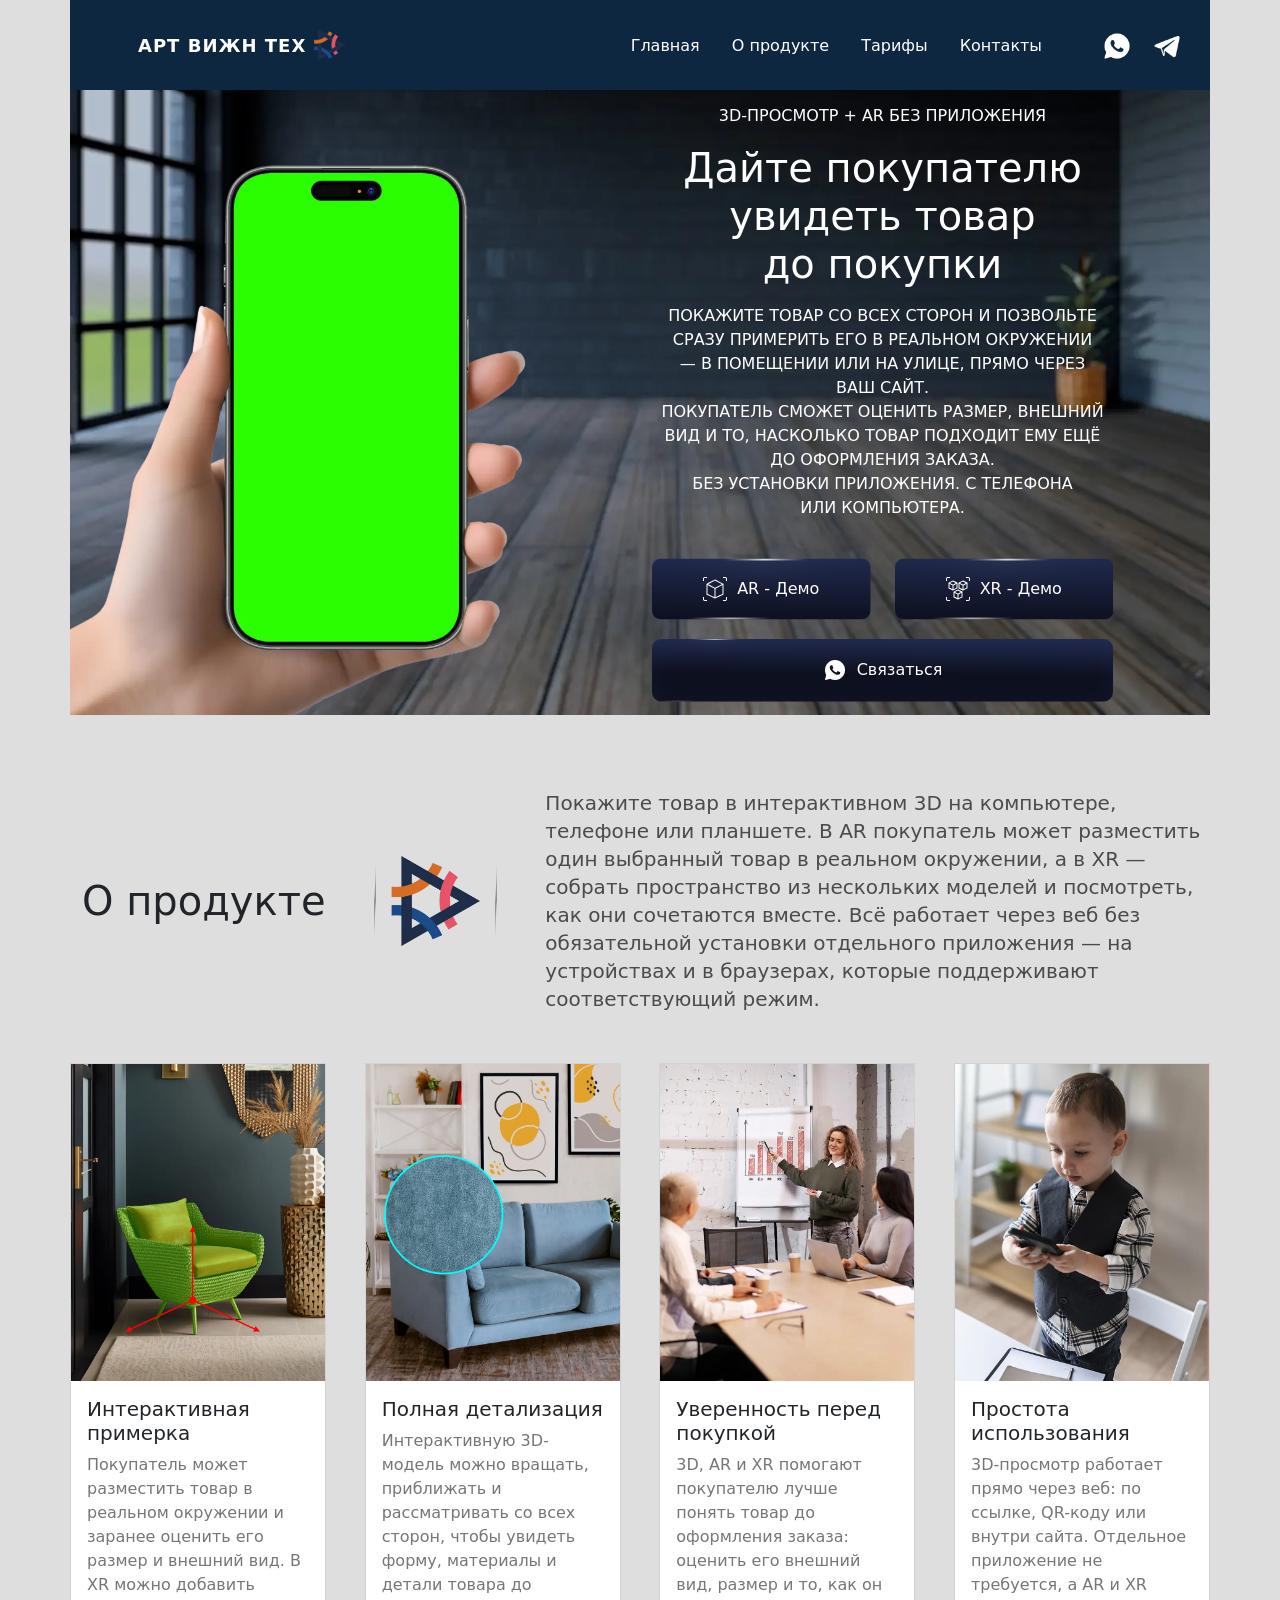
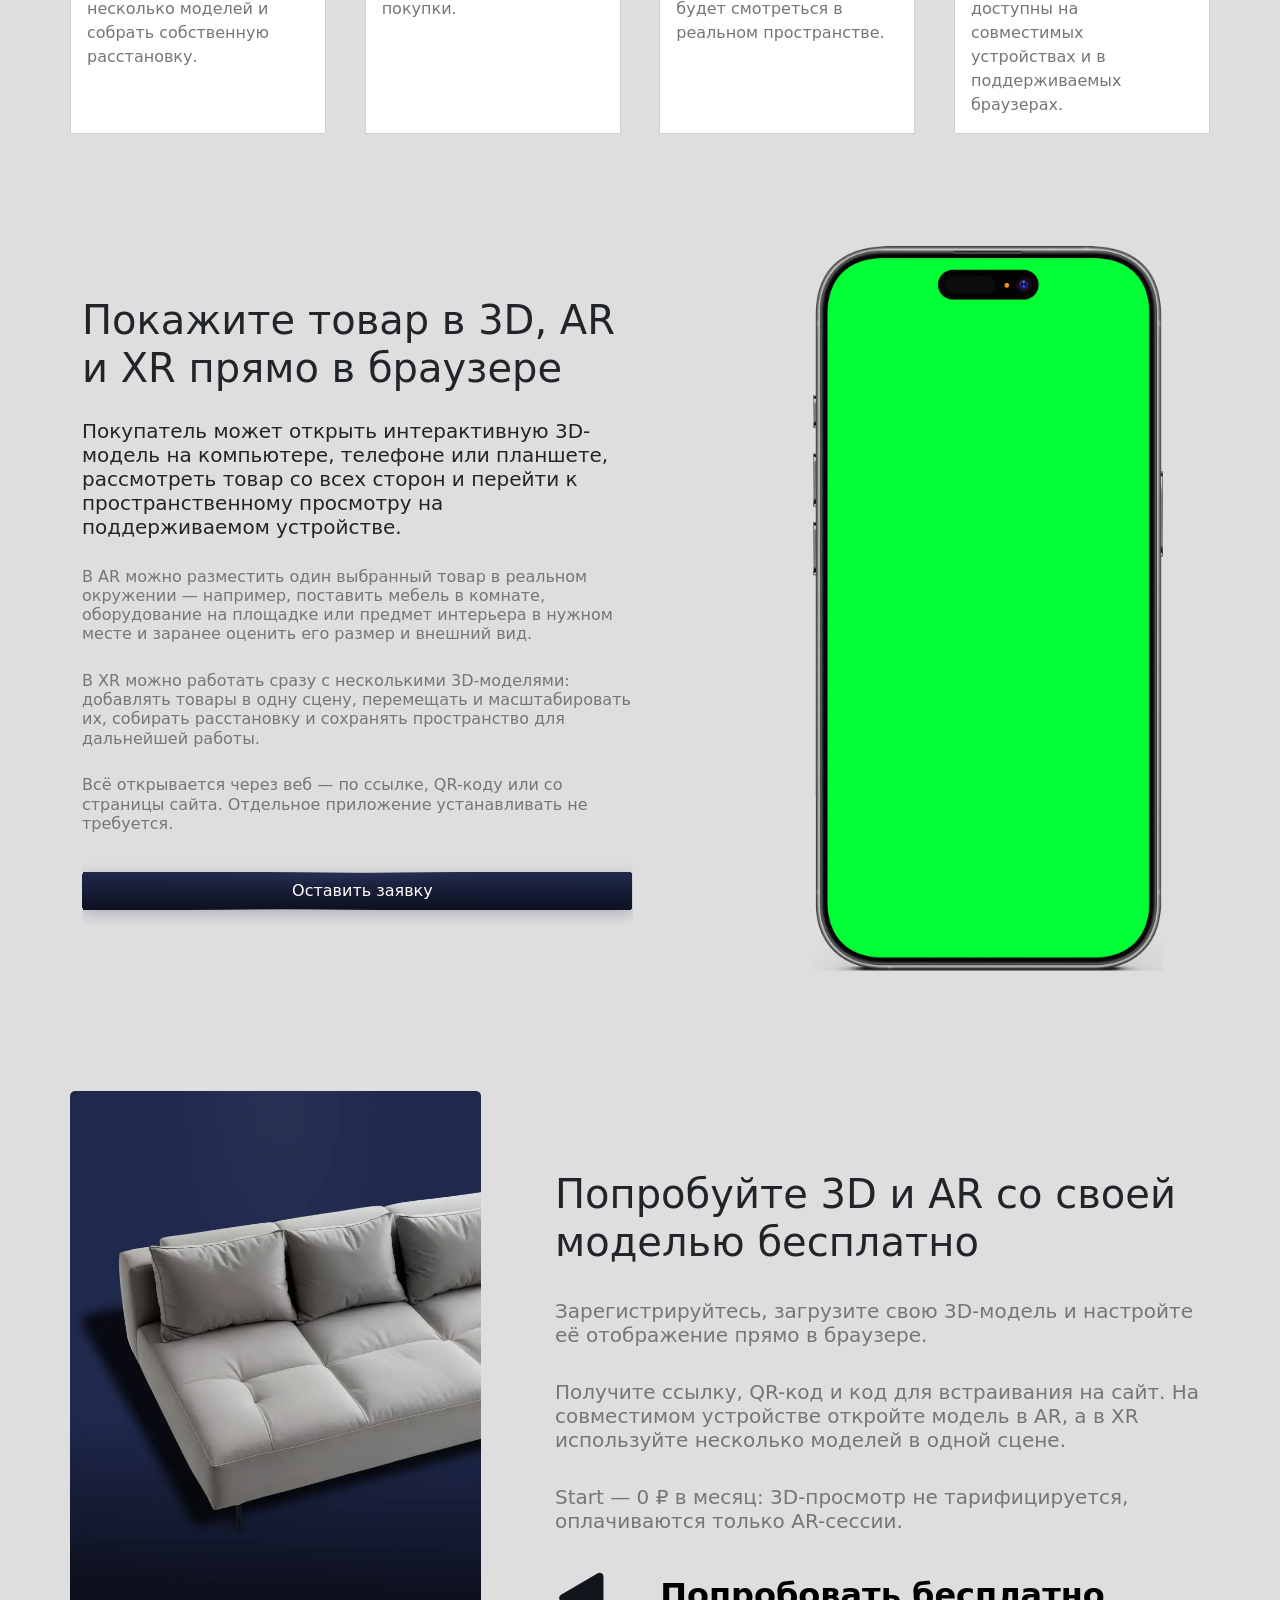
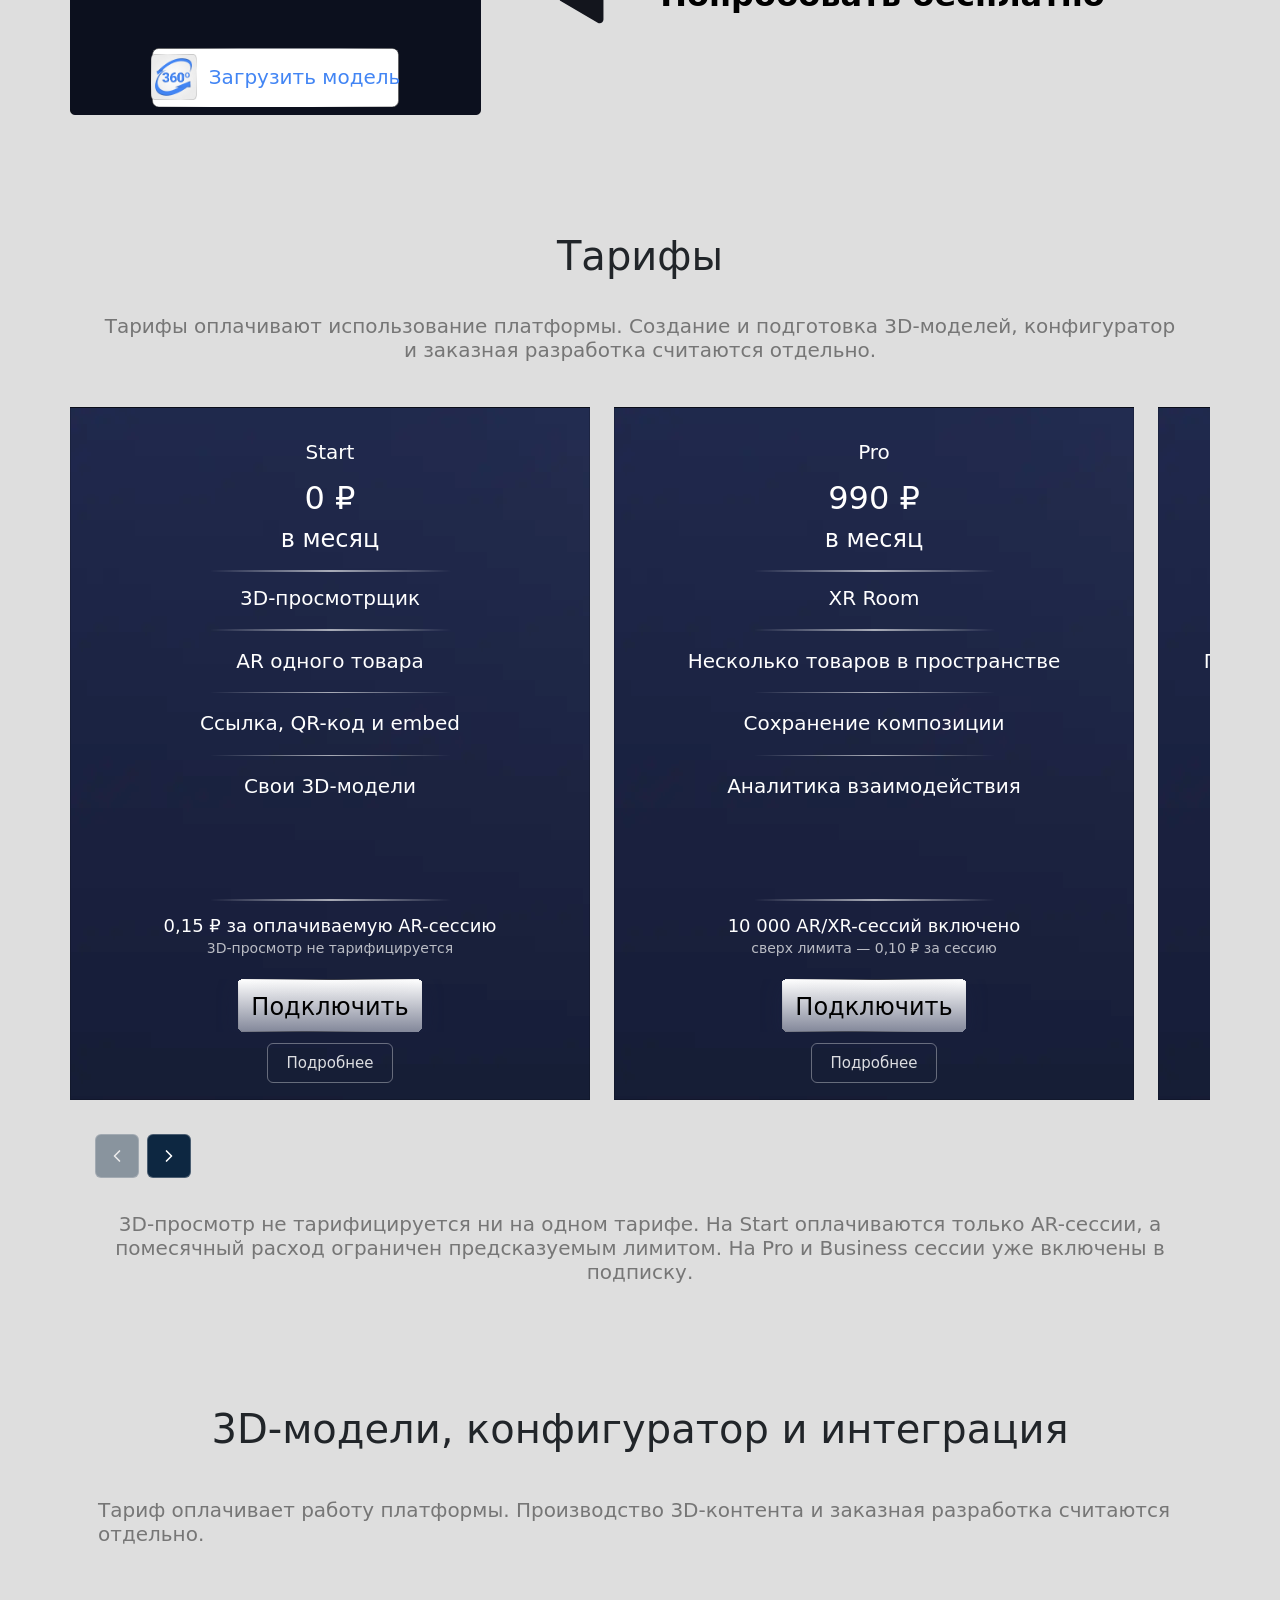
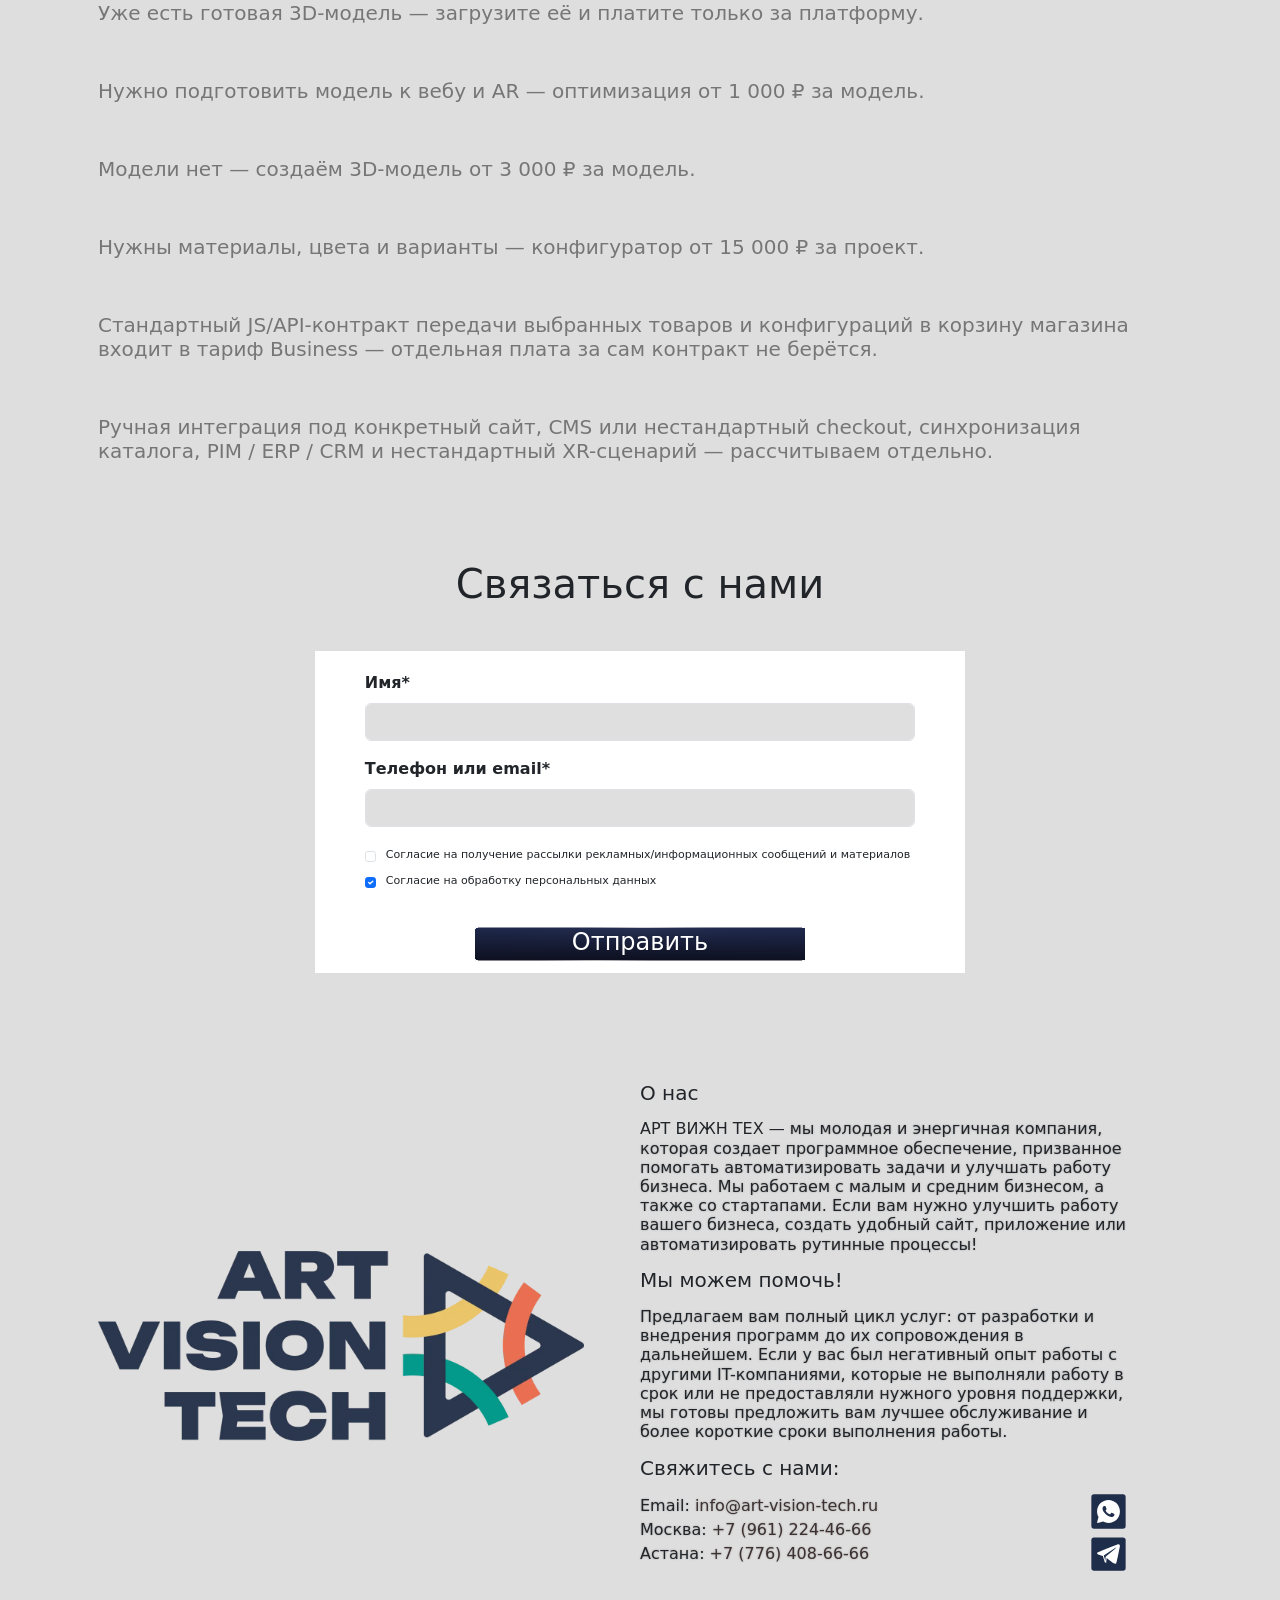
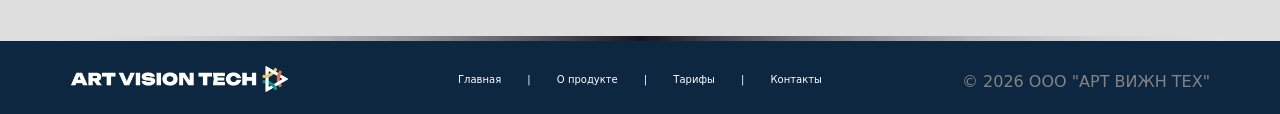
==== commit 9f7f9849: "feat: implement unified pricing details modal for all tariffs and update pricing card features" ====
--- a/index.html
+++ b/index.html
@@ -48,7 +48,7 @@
                                 <select class="form-control contact-input" id="modal-formGroupExampleInput3">
                                     <option value="" disabled selected>Выберите тариф</option>
                                     <option value="Start">Start</option>
-                                    <option value="AR Commerce">AR Commerce</option>
+                                    <option value="Pro">Pro</option>
                                     <option value="Business">Business</option>
                                     <option value="Enterprise">Enterprise</option>
                                 </select>
@@ -114,6 +114,34 @@
                             </div>
                         </div>
                     </div>
+                </div>
+            </div>
+        </div>
+    </div>
+    <!-- Один диалог на все тарифы: содержимое подставляет src/index/pricingDetails.js
+         по data-tariff нажатой кнопки «Подробнее». Разметку тарифов здесь не дублируем. -->
+    <div class="modal fade pricing-details-modal" id="pricingDetailsModal" tabindex="-1"
+        aria-labelledby="pricingDetailsTitle" aria-hidden="true">
+        <div class="modal-dialog modal-lg modal-dialog-centered modal-dialog-scrollable">
+            <div class="modal-content">
+                <div class="modal-header">
+                    <div class="pricing-details-heading">
+                        <!-- Same level as the plan name on the card: the dialog describes one plan,
+                             so it must not add a section-level heading to the page outline. -->
+                        <h3 class="modal-title pricing-details-title" id="pricingDetailsTitle">Тариф</h3>
+                        <p class="pricing-details-price" data-pricing-details="price"></p>
+                    </div>
+                    <button type="button" class="btn-close btn-close-white" data-bs-dismiss="modal"
+                        aria-label="Закрыть"></button>
+                </div>
+                <div class="modal-body">
+                    <p class="pricing-details-summary" data-pricing-details="summary"></p>
+                    <div class="pricing-details-sections" data-pricing-details="sections"></div>
+                    <p class="pricing-details-note" data-pricing-details="note"></p>
+                </div>
+                <div class="modal-footer">
+                    <button type="button" class="pricing-details-connect" data-bs-toggle="modal"
+                        data-bs-target="#contactModal" data-tariff="">Подключить</button>
                 </div>
             </div>
         </div>
@@ -832,7 +860,8 @@
                     моделей в одной сцене.
                 </p>
                 <p class="card-text mb-c-5 c-ft-16 section-copy section-copy-lead">
-                    Start — 0 ₽ в месяц. До 500 оплачиваемых 3D/AR-просмотров.
+                    Start — 0 ₽ в месяц: 3D-просмотр не тарифицируется,
+                    оплачиваются только AR-сессии.
                 </p>
                 <button class="test-now-btn">
                     <svg class="svg" width="687" height="60" viewBox="0 0 687 60" fill="none"
@@ -853,29 +882,35 @@
     <div class="container mt-c-4">
         <img loading="lazy" data-src="image.webm" class="line">
         <h2 id="plans" class="c-ft-32 mt-c-4 text-center section-title">Тарифы</h2>
+        <div class="mt-c-3 container-fluid">
+            <p class="card-text c-ft-16 text-center section-copy section-copy-lead">Тарифы
+                оплачивают использование платформы. Создание и подготовка 3D-моделей, конфигуратор и заказная
+                разработка считаются отдельно.</p>
+        </div>
         <div class="mt-c-4 pricing-carousel-wrapper">
             <div class="pricing-carousel-viewport">
                 <div class="pricing-carousel-track con-price">
                     <div class="card pricing-card">
                         <div class="card-body">
                             <h3 class="card-title mb-c-3 mt-3">Start</h3>
-                            <img loading="lazy" src="./img/Line 3.webp" class="mb-c-3 pricing-divider">
-                            <p class="mb-c-3 pricing-card-feature"><span>3D-просмотрщик и AR «в вашем
-                                    пространстве»</span></p>
-                            <img loading="lazy" class="mb-c-3 pricing-divider" src="./img/Line 3.webp">
-                            <p class="mb-c-3 pricing-card-feature"><span>Публичная ссылка, QR-код и embed</span></p>
-                            <img loading="lazy" class="mb-c-3 pricing-divider" src="./img/Line 3.webp">
-                            <p class="mb-c-3 pricing-card-feature"><span>Свои 3D-модели и базовая настройка
-                                    сцены</span></p>
-                            <img loading="lazy" class="mb-c-3 pricing-divider" src="./img/Line 3.webp">
-                            <p class="mb-c-3 pricing-card-feature"><span>До 500 оплачиваемых просмотров в месяц</span>
-                            </p>
-                            <img loading="lazy" class="mb-c-3 pricing-divider" src="./img/Line 3.webp">
-                            <p class="mb-c-3 pricing-card-price" style="font-size: 32px;">0 ₽ <br>
+                            <p class="mb-c-3 pricing-card-price">0 ₽ <br>
                                 <span class="fs-24">в месяц</span>
                             </p>
+                            <img loading="lazy" src="./img/Line 3.webp" class="mb-c-3 pricing-divider">
+                            <div class="pricing-card-features">
+                                <p class="mb-c-3 pricing-card-feature"><span>3D-просмотрщик</span></p>
+                                <img loading="lazy" class="mb-c-3 pricing-divider" src="./img/Line 3.webp">
+                                <p class="mb-c-3 pricing-card-feature"><span>AR одного товара</span></p>
+                                <img loading="lazy" class="mb-c-3 pricing-divider" src="./img/Line 3.webp">
+                                <p class="mb-c-3 pricing-card-feature"><span>Ссылка, QR-код и embed</span></p>
+                                <img loading="lazy" class="mb-c-3 pricing-divider" src="./img/Line 3.webp">
+                                <p class="mb-c-3 pricing-card-feature"><span>Свои 3D-модели</span></p>
+                            </div>
                             <img loading="lazy" class="mb-c-3 pricing-divider" src="./img/Line 3.webp">
-                            <br>
+                            <div class="pricing-card-usage">
+                                <p class="pricing-card-usage-value">0,15 ₽ за оплачиваемую AR-сессию</p>
+                                <p class="pricing-card-usage-note">3D-просмотр не тарифицируется</p>
+                            </div>
                             <button class="svg-button pricing-connect-button pricing-card-cta">
                                 <svg class="svg" width="176" height="50" viewBox="0 0 176 50" fill="none"
                                     xmlns="http://www.w3.org/2000/svg">
@@ -927,26 +962,32 @@
                                     <p>Подключить</p>
                                 </div>
                             </button>
+                            <button type="button" class="pricing-details-button" data-bs-toggle="modal"
+                                data-bs-target="#pricingDetailsModal" data-tariff="Start" aria-haspopup="dialog"
+                                aria-label="Подробнее о тарифе Start">Подробнее</button>
                         </div>
                     </div>
                     <div class="card pricing-card">
                         <div class="card-body">
-                            <h3 class="card-title mb-c-3 mt-3">AR Commerce</h3>
-                            <img loading="lazy" src="./img/Line 3.webp" class="mb-c-3 pricing-divider">
-                            <p class="mb-c-3 pricing-card-feature"><span>Всё из тарифа Start</span></p>
-                            <img loading="lazy" class="mb-c-3 pricing-divider" src="./img/Line 3.webp">
-                            <p class="mb-c-3 pricing-card-feature"><span>Полная настройка вьюера и сцены</span></p>
-                            <img loading="lazy" class="mb-c-3 pricing-divider" src="./img/Line 3.webp">
-                            <p class="mb-c-3 pricing-card-feature"><span>До 10 000 оплачиваемых просмотров в
-                                    месяц</span></p>
-                            <img loading="lazy" class="mb-c-3 pricing-divider" src="./img/Line 3.webp">
-                            <p class="mb-c-3 pricing-card-feature"><span>Стандартная поддержка</span></p>
-                            <img loading="lazy" class="mb-c-3 pricing-divider" src="./img/Line 3.webp">
-                            <p class="mb-c-3 pricing-card-price" style="font-size: 32px;">990 ₽ <br>
+                            <h3 class="card-title mb-c-3 mt-3">Pro</h3>
+                            <p class="mb-c-3 pricing-card-price">990 ₽ <br>
                                 <span class="fs-24">в месяц</span>
                             </p>
+                            <img loading="lazy" src="./img/Line 3.webp" class="mb-c-3 pricing-divider">
+                            <div class="pricing-card-features">
+                                <p class="mb-c-3 pricing-card-feature"><span>XR Room</span></p>
+                                <img loading="lazy" class="mb-c-3 pricing-divider" src="./img/Line 3.webp">
+                                <p class="mb-c-3 pricing-card-feature"><span>Несколько товаров в пространстве</span></p>
+                                <img loading="lazy" class="mb-c-3 pricing-divider" src="./img/Line 3.webp">
+                                <p class="mb-c-3 pricing-card-feature"><span>Сохранение композиции</span></p>
+                                <img loading="lazy" class="mb-c-3 pricing-divider" src="./img/Line 3.webp">
+                                <p class="mb-c-3 pricing-card-feature"><span>Аналитика взаимодействия</span></p>
+                            </div>
                             <img loading="lazy" class="mb-c-3 pricing-divider" src="./img/Line 3.webp">
-                            <br>
+                            <div class="pricing-card-usage">
+                                <p class="pricing-card-usage-value">10 000 AR/XR-сессий включено</p>
+                                <p class="pricing-card-usage-note">сверх лимита — 0,10 ₽ за сессию</p>
+                            </div>
                             <button class="svg-button pricing-connect-button pricing-card-cta">
                                 <svg class="svg" width="176" height="50" viewBox="0 0 176 50" fill="none"
                                     xmlns="http://www.w3.org/2000/svg">
@@ -994,31 +1035,37 @@
                                     </defs>
                                 </svg>
                                 <div class="pricing-connect-label" data-bs-toggle="modal" data-bs-target="#contactModal"
-                                    data-tariff="AR Commerce">
+                                    data-tariff="Pro">
                                     <p>Подключить</p>
                                 </div>
                             </button>
+                            <button type="button" class="pricing-details-button" data-bs-toggle="modal"
+                                data-bs-target="#pricingDetailsModal" data-tariff="Pro" aria-haspopup="dialog"
+                                aria-label="Подробнее о тарифе Pro">Подробнее</button>
                         </div>
                     </div>
                     <div class="card pricing-card">
                         <div class="card-body">
                             <h3 class="card-title mb-c-3 mt-3">Business</h3>
-                            <img loading="lazy" src="./img/Line 3.webp" class="mb-c-3 pricing-divider">
-                            <p class="mb-c-3 pricing-card-feature"><span>Всё из тарифа AR Commerce</span></p>
-                            <img loading="lazy" class="mb-c-3 pricing-divider" src="./img/Line 3.webp">
-                            <p class="mb-c-3 pricing-card-feature"><span>До 50 000 оплачиваемых просмотров в
-                                    месяц</span></p>
-                            <img loading="lazy" class="mb-c-3 pricing-divider" src="./img/Line 3.webp">
-                            <p class="mb-c-3 pricing-card-feature"><span>White-label и уменьшенный брендинг
-                                    платформы</span></p>
-                            <img loading="lazy" class="mb-c-3 pricing-divider" src="./img/Line 3.webp">
-                            <p class="mb-c-3 pricing-card-feature"><span>Приоритетная поддержка</span></p>
-                            <img loading="lazy" class="mb-c-3 pricing-divider" src="./img/Line 3.webp">
-                            <p class="mb-c-3 pricing-card-price" style="font-size: 32px;">2 990 ₽ <br>
+                            <p class="mb-c-3 pricing-card-price">2 990 ₽ <br>
                                 <span class="fs-24">в месяц</span>
                             </p>
+                            <img loading="lazy" src="./img/Line 3.webp" class="mb-c-3 pricing-divider">
+                            <div class="pricing-card-features">
+                                <p class="mb-c-3 pricing-card-feature"><span>Всё из тарифа Pro</span></p>
+                                <img loading="lazy" class="mb-c-3 pricing-divider" src="./img/Line 3.webp">
+                                <p class="mb-c-3 pricing-card-feature"><span>Передача выбранных товаров в
+                                        корзину</span></p>
+                                <img loading="lazy" class="mb-c-3 pricing-divider" src="./img/Line 3.webp">
+                                <p class="mb-c-3 pricing-card-feature"><span>Commerce-аналитика</span></p>
+                                <img loading="lazy" class="mb-c-3 pricing-divider" src="./img/Line 3.webp">
+                                <p class="mb-c-3 pricing-card-feature"><span>Конверсия и атрибуция</span></p>
+                            </div>
                             <img loading="lazy" class="mb-c-3 pricing-divider" src="./img/Line 3.webp">
-                            <br>
+                            <div class="pricing-card-usage">
+                                <p class="pricing-card-usage-value">50 000 AR/XR-сессий включено</p>
+                                <p class="pricing-card-usage-note">сверх лимита — 0,05 ₽ за сессию</p>
+                            </div>
                             <button class="svg-button pricing-connect-button pricing-card-cta">
                                 <svg class="svg" width="176" height="50" viewBox="0 0 176 50" fill="none"
                                     xmlns="http://www.w3.org/2000/svg">
@@ -1070,28 +1117,35 @@
                                     <p>Подключить</p>
                                 </div>
                             </button>
+                            <button type="button" class="pricing-details-button" data-bs-toggle="modal"
+                                data-bs-target="#pricingDetailsModal" data-tariff="Business" aria-haspopup="dialog"
+                                aria-label="Подробнее о тарифе Business">Подробнее</button>
                         </div>
                     </div>
                     <div class="card pricing-card">
                         <div class="card-body">
                             <h3 class="card-title mb-c-3 mt-3">Enterprise</h3>
-                            <img loading="lazy" src="./img/Line 3.webp" class="mb-c-3 pricing-divider">
-                            <p class="mb-c-3 pricing-card-feature"><span>Очень высокий трафик и выделенный SLA</span>
-                            </p>
-                            <img loading="lazy" class="mb-c-3 pricing-divider" src="./img/Line 3.webp">
-                            <p class="mb-c-3 pricing-card-feature"><span>API-доступ и массовые операции с
-                                    каталогом</span></p>
-                            <img loading="lazy" class="mb-c-3 pricing-divider" src="./img/Line 3.webp">
-                            <p class="mb-c-3 pricing-card-feature"><span>Интеграция PIM / ERP / CRM</span></p>
-                            <img loading="lazy" class="mb-c-3 pricing-divider" src="./img/Line 3.webp">
-                            <p class="mb-c-3 pricing-card-feature"><span>Свои домены и приватное развёртывание</span>
-                            </p>
-                            <img loading="lazy" class="mb-c-3 pricing-divider" src="./img/Line 3.webp">
-                            <p class="mb-c-3 pricing-card-price" style="font-size: 32px;">По запросу <br>
+                            <p class="mb-c-3 pricing-card-price">По запросу <br>
                                 <span class="fs-24">индивидуальный расчёт</span>
                             </p>
+                            <img loading="lazy" src="./img/Line 3.webp" class="mb-c-3 pricing-divider">
+                            <div class="pricing-card-features">
+                                <p class="mb-c-3 pricing-card-feature"><span>API и массовый каталог</span></p>
+                                <img loading="lazy" class="mb-c-3 pricing-divider" src="./img/Line 3.webp">
+                                <p class="mb-c-3 pricing-card-feature"><span>PIM / ERP / CRM</span></p>
+                                <img loading="lazy" class="mb-c-3 pricing-divider" src="./img/Line 3.webp">
+                                <p class="mb-c-3 pricing-card-feature"><span>SLA</span></p>
+                                <img loading="lazy" class="mb-c-3 pricing-divider" src="./img/Line 3.webp">
+                                <p class="mb-c-3 pricing-card-feature"><span>Приватное развёртывание</span></p>
+                                <img loading="lazy" class="mb-c-3 pricing-divider" src="./img/Line 3.webp">
+                                <p class="mb-c-3 pricing-card-feature"><span>Расширенный white-label и особые
+                                        требования</span></p>
+                            </div>
                             <img loading="lazy" class="mb-c-3 pricing-divider" src="./img/Line 3.webp">
-                            <br>
+                            <div class="pricing-card-usage">
+                                <p class="pricing-card-usage-value">Объём сессий и SLA — индивидуально</p>
+                                <p class="pricing-card-usage-note">рассчитываем под ваш сценарий</p>
+                            </div>
                             <button class="svg-button pricing-connect-button pricing-card-cta">
                                 <svg class="svg" width="176" height="50" viewBox="0 0 176 50" fill="none"
                                     xmlns="http://www.w3.org/2000/svg">
@@ -1140,9 +1194,12 @@
                                 </svg>
                                 <div class="pricing-connect-label" data-bs-toggle="modal" data-bs-target="#contactModal"
                                     data-tariff="Enterprise">
-                                    <p>Подключить</p>
+                                    <p>Связаться</p>
                                 </div>
                             </button>
+                            <button type="button" class="pricing-details-button" data-bs-toggle="modal"
+                                data-bs-target="#pricingDetailsModal" data-tariff="Enterprise" aria-haspopup="dialog"
+                                aria-label="Подробнее о тарифе Enterprise">Подробнее</button>
                         </div>
                     </div>
                 </div>
@@ -1163,8 +1220,9 @@
             </button>
         </div>
         <div class="mt-c-3 container-fluid">
-            <p class="card-text c-ft-16 text-center section-copy section-copy-lead">Без подписки — оплата по факту: 0,15 ₽ за оплачиваемый
-                3D/AR-просмотр. Помесячный расход ограничен предсказуемым лимитом.</p>
+            <p class="card-text c-ft-16 text-center section-copy section-copy-lead">3D-просмотр не тарифицируется ни
+                на одном тарифе. На Start оплачиваются только AR-сессии, а помесячный расход ограничен предсказуемым
+                лимитом. На Pro и Business сессии уже включены в подписку.</p>
         </div>
     </div>
     <div class="container mt-c-4">
@@ -1180,8 +1238,12 @@
             <p class="card-text mb-c-5 c-ft-16 section-copy section-copy-lead">Модели нет — создаём 3D-модель от 3 000 ₽ за модель.</p>
             <p class="card-text mb-c-5 c-ft-16 section-copy section-copy-lead">Нужны материалы, цвета и варианты — конфигуратор от 15 000 ₽ за
                 проект.</p>
-            <p class="card-text mb-c-5 c-ft-16 section-copy section-copy-lead">Нужна интеграция с сайтом, каталогом, PIM / ERP / CRM или
-                нестандартный XR-сценарий — рассчитываем отдельно.</p>
+            <p class="card-text mb-c-5 c-ft-16 section-copy section-copy-lead">Стандартный JS/API-контракт передачи
+                выбранных товаров и конфигураций в корзину магазина входит в тариф Business — отдельная плата за сам
+                контракт не берётся.</p>
+            <p class="card-text mb-c-5 c-ft-16 section-copy section-copy-lead">Ручная интеграция под конкретный сайт,
+                CMS или нестандартный checkout, синхронизация каталога, PIM / ERP / CRM и нестандартный XR-сценарий —
+                рассчитываем отдельно.</p>
         </div>
     </div>
     <div class="container mt-c-3">
--- a/styles/landing/pricing.css
+++ b/styles/landing/pricing.css
@@ -63,17 +63,80 @@
     line-height: 1.2;
 }
 
-/* Feature copy may wrap differently between tariffs. Let that difference use
-   the flexible space above the shared footer so price and CTA stay anchored. */
+/* The price now opens the card under the plan name, so a card is scanned as
+   name -> price -> capabilities -> included usage -> actions. The flexible
+   space moved down to the feature list, which is what keeps the footer of all
+   four cards on one baseline without per-tariff margins. */
 .pricing-card-price {
-    margin-top: auto;
     flex-shrink: 0;
+    font-size: 32px;
     font-weight: 500;
     line-height: 1.2;
+}
+
+/* Feature copy may wrap differently between tariffs and Enterprise carries one
+   row more. That difference is absorbed here, above the shared footer. */
+.pricing-card-features {
+    flex: 1 1 auto;
+}
+
+/* Included usage / usage price: the number that actually decides between the
+   plans, so it is set apart from the capability rows but stays quieter than
+   the monthly price. */
+.pricing-card-usage {
+    flex-shrink: 0;
+    margin-bottom: 3%;
+}
+
+.pricing-card-usage-value {
+    font-size: 1.125rem;
+    font-weight: 500;
+    line-height: 1.25;
+    margin-bottom: 2px;
+}
+
+.pricing-card-usage-note {
+    font-size: 0.875rem;
+    line-height: 1.25;
+    color: rgba(255, 255, 255, 0.7);
+    margin-bottom: 0;
 }
 
 .pricing-card-cta {
     flex-shrink: 0;
+}
+
+/* Secondary action opening the shared details dialog. Deliberately quieter
+   than the painted "Подключить" face: an outline on the card's own navy, no
+   new colour. inline-flex + min-height keep it a comfortable tap target. */
+.pricing-details-button {
+    flex-shrink: 0;
+    align-self: center;
+    display: inline-flex;
+    align-items: center;
+    justify-content: center;
+    min-height: 40px;
+    padding: 8px 18px;
+    background-color: transparent;
+    border: 1px solid rgba(255, 255, 255, 0.35);
+    border-radius: 6px;
+    color: rgba(255, 255, 255, 0.85);
+    font-size: 15px;
+    font-weight: 500;
+    line-height: 1.2;
+    cursor: pointer;
+    transition: background-color 0.2s ease, border-color 0.2s ease, color 0.2s ease;
+}
+
+.pricing-details-button:hover {
+    background-color: rgba(255, 255, 255, 0.1);
+    border-color: rgba(255, 255, 255, 0.6);
+    color: white;
+}
+
+.pricing-details-button:focus-visible {
+    outline: 2px solid white;
+    outline-offset: 2px;
 }
 
 /* --- Carousel controls ---------------------------------------------------- */
@@ -256,6 +319,7 @@
     }
 
     .pricing-card-price {
+        font-size: clamp(24px, 6.6vw, 30px);
         line-height: 1.15;
     }
 
@@ -263,12 +327,21 @@
         font-size: clamp(16px, 4.5vw, 20px);
     }
 
-    .pricing-card .card-body > br {
-        display: none;
+    .pricing-card-usage-value {
+        font-size: clamp(15px, 4.1vw, 17px);
+    }
+
+    .pricing-card-usage-note {
+        font-size: clamp(12px, 3.4vw, 13px);
     }
 
     .pricing-card-cta {
         margin-top: 4px;
+    }
+
+    .pricing-details-button {
+        font-size: clamp(13px, 3.7vw, 15px);
+        padding: 8px 14px;
     }
 
     .pricing-carousel-prev,
@@ -292,3 +365,185 @@
     }
 
 }
+
+/* ============================================================================
+   Tariff details dialog
+   ----------------------------------------------------------------------------
+   One Bootstrap modal serves all four tariffs; src/index/pricingDetails.js
+   fills it from the data-tariff of the "Подробнее" button that opened it, so
+   the tariff copy is not duplicated four times in the markup.
+
+   Desktop keeps a centred dialog. Below 768px the same dialog becomes a bottom
+   sheet: a small popover is unreadable on a phone, and Bootstrap already owns
+   the parts a sheet needs anyway - backdrop, Escape, body scroll lock and
+   focus return to the button that opened it.
+
+   JS contract (do not rename): #pricingDetailsModal, .pricing-details-title,
+   .pricing-details-connect and the [data-pricing-details] slots.
+   ========================================================================== */
+
+.pricing-details-modal .modal-content {
+    /* Same navy the pricing cards and the painted CTA faces already use. */
+    background: linear-gradient(180deg, #20294D 0%, #0D101F 100%);
+    border: 1px solid rgba(255, 255, 255, 0.15);
+    border-radius: 12px;
+    color: white;
+}
+
+.pricing-details-modal .modal-header {
+    position: relative;
+    align-items: flex-start;
+    gap: 12px;
+    border-bottom-color: rgba(255, 255, 255, 0.15);
+}
+
+.pricing-details-modal .modal-footer {
+    border-top-color: rgba(255, 255, 255, 0.15);
+    justify-content: center;
+}
+
+.pricing-details-heading {
+    min-width: 0;
+}
+
+.pricing-details-title {
+    font-size: 28px;
+    font-weight: 500;
+    line-height: 1.2;
+    margin-bottom: 6px;
+}
+
+.pricing-details-price {
+    font-size: 15px;
+    font-weight: 500;
+    line-height: 1.35;
+    color: rgba(255, 255, 255, 0.75);
+    margin-bottom: 0;
+}
+
+.pricing-details-summary {
+    font-size: 16px;
+    line-height: 1.45;
+    margin-bottom: 20px;
+}
+
+.pricing-details-section-title {
+    font-size: 17px;
+    font-weight: 500;
+    line-height: 1.25;
+    margin-bottom: 8px;
+}
+
+.pricing-details-list {
+    margin-bottom: 20px;
+    padding-left: 20px;
+}
+
+.pricing-details-list li {
+    font-size: 15px;
+    font-weight: 300;
+    line-height: 1.45;
+    margin-bottom: 6px;
+}
+
+/* Commercial boundary of the tariff - separated from the feature lists so it
+   is not read as another included capability. */
+.pricing-details-note {
+    font-size: 14px;
+    line-height: 1.45;
+    color: rgba(255, 255, 255, 0.7);
+    margin-bottom: 0;
+    padding-top: 12px;
+    border-top: 1px solid rgba(255, 255, 255, 0.15);
+}
+
+/* Reuses the white -> #646A81 face of the card CTA, so the dialog's primary
+   action reads the same as "Подключить" on the card. */
+.pricing-details-connect {
+    padding: 10px 26px;
+    background: linear-gradient(180deg, #FFFFFF 0%, #646A81 100%);
+    border: 1px solid rgba(13, 16, 31, 0.5);
+    border-radius: 5px;
+    color: black;
+    font-size: 17px;
+    font-weight: 500;
+    line-height: 1.2;
+    cursor: pointer;
+}
+
+.pricing-details-connect:focus-visible {
+    outline: 2px solid white;
+    outline-offset: 2px;
+}
+
+/* --- Bottom sheet below 768px -------------------------------------------- */
+
+@media (max-width: 767px) {
+    /* height beats the calc() .modal-dialog-scrollable puts on the dialog, so
+       the sheet can be pinned to the bottom edge of the viewport. */
+    .pricing-details-modal .modal-dialog {
+        margin: 0;
+        max-width: 100%;
+        height: 100%;
+        display: flex;
+        align-items: flex-end;
+    }
+
+    /* dvh keeps the sheet clear of the mobile browser chrome; the vh line
+       above it is the fallback for engines without dvh. */
+    .pricing-details-modal .modal-content {
+        max-height: 88vh;
+        max-height: 88dvh;
+        border-radius: 18px 18px 0 0;
+        border-bottom: none;
+    }
+
+    /* Slides up from the bottom edge instead of Bootstrap's drop-in. Same
+       specificity as .modal.fade .modal-dialog, and this file is loaded after
+       Bootstrap, so it wins. */
+    .pricing-details-modal.fade .modal-dialog {
+        transform: translateY(100%);
+    }
+
+    .pricing-details-modal.show .modal-dialog {
+        transform: none;
+    }
+
+    /* Grab handle: the affordance that says this panel is a sheet. */
+    .pricing-details-modal .modal-header {
+        padding-top: 22px;
+    }
+
+    .pricing-details-modal .modal-header::before {
+        content: "";
+        position: absolute;
+        top: 8px;
+        left: 50%;
+        transform: translateX(-50%);
+        width: 40px;
+        height: 4px;
+        border-radius: 2px;
+        background-color: rgba(255, 255, 255, 0.35);
+    }
+
+    .pricing-details-title {
+        font-size: 22px;
+    }
+
+    .pricing-details-price,
+    .pricing-details-summary {
+        font-size: 14px;
+    }
+
+    .pricing-details-section-title {
+        font-size: 16px;
+    }
+
+    .pricing-details-list li {
+        font-size: 14px;
+    }
+
+    .pricing-details-note {
+        font-size: 13px;
+    }
+}
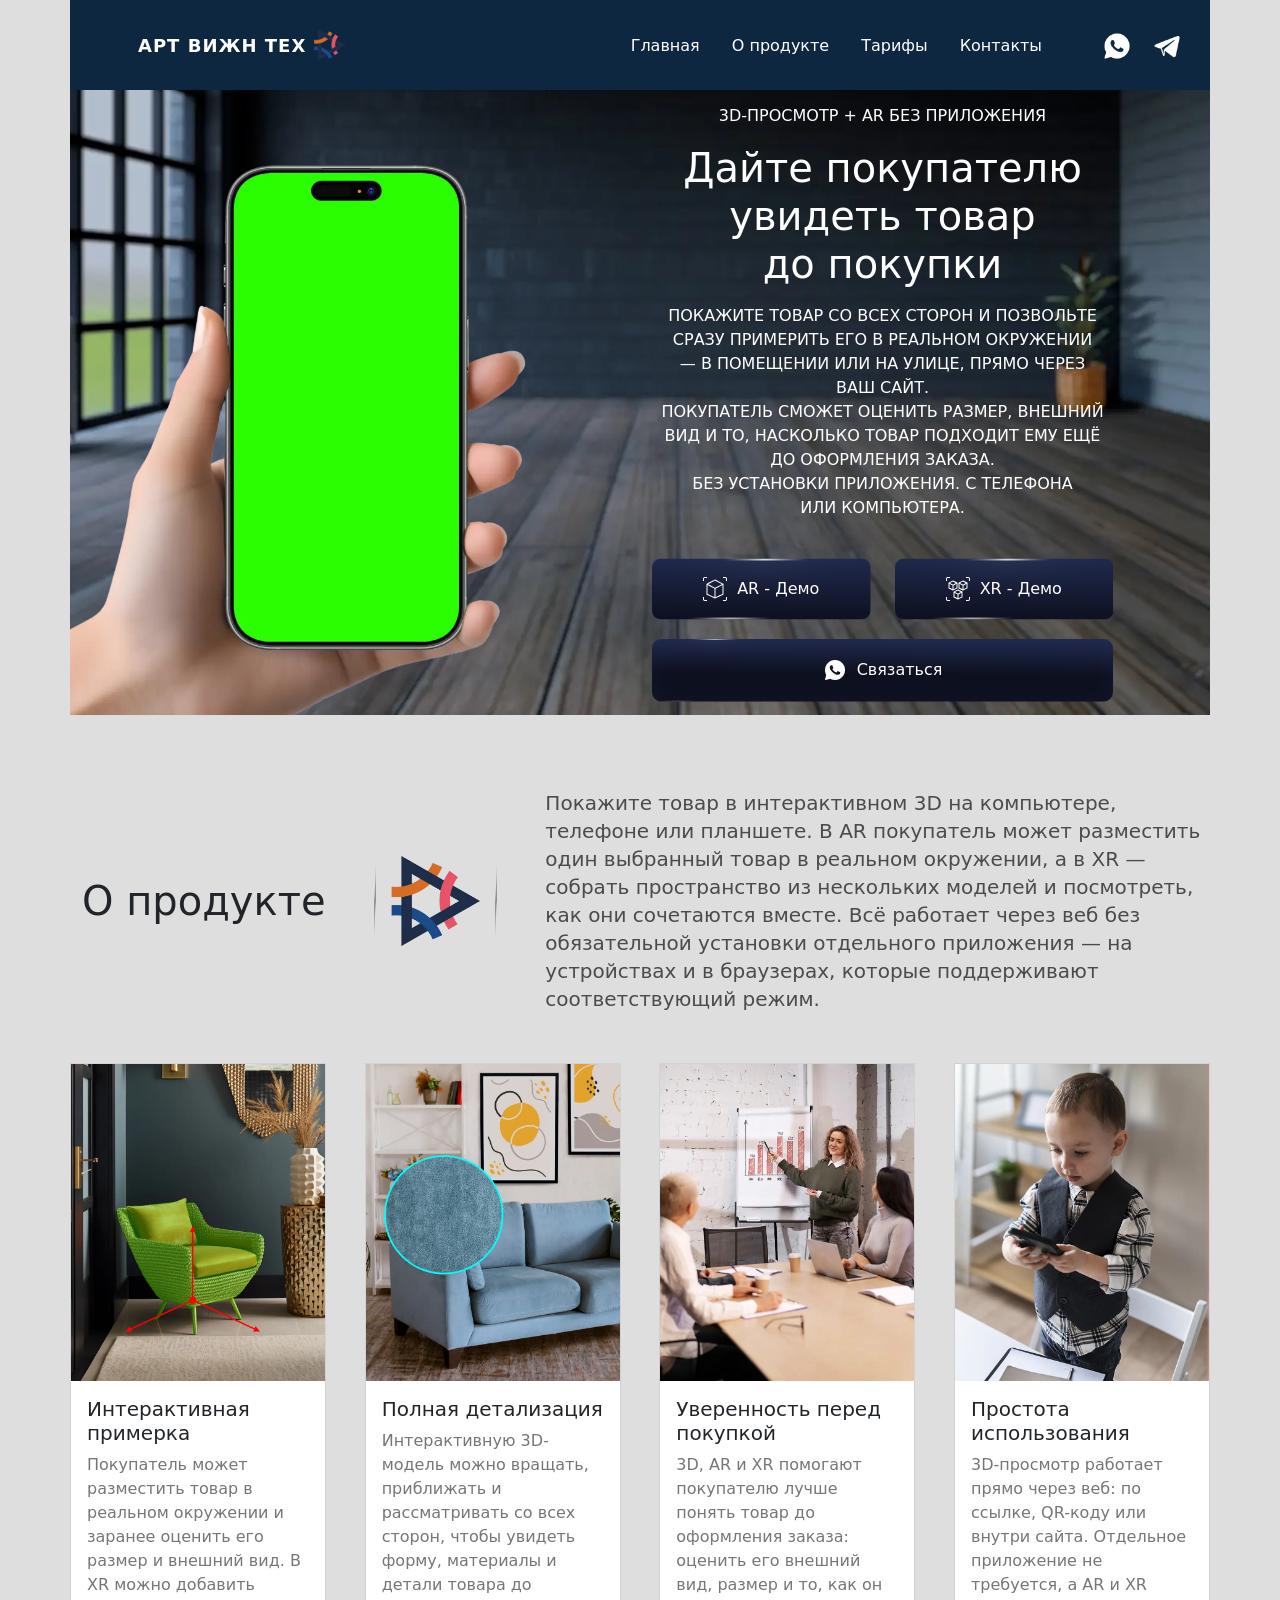
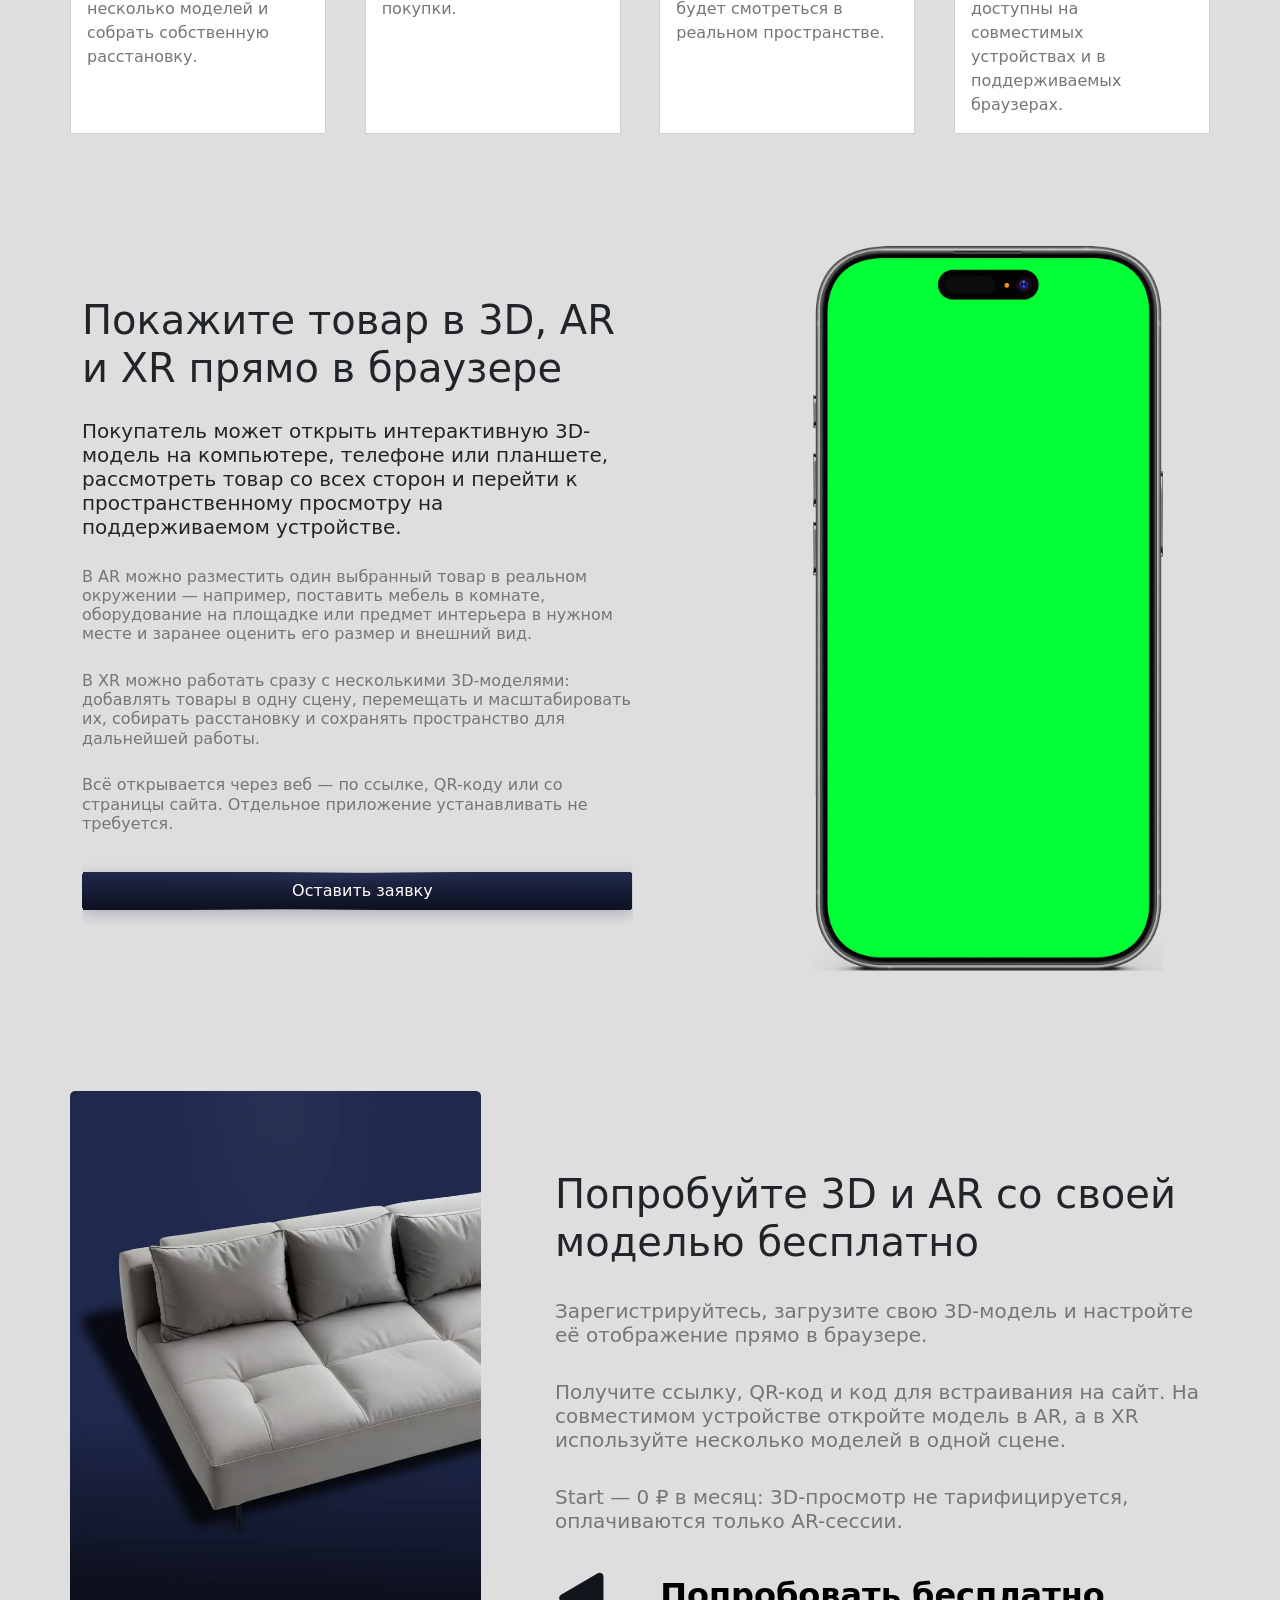
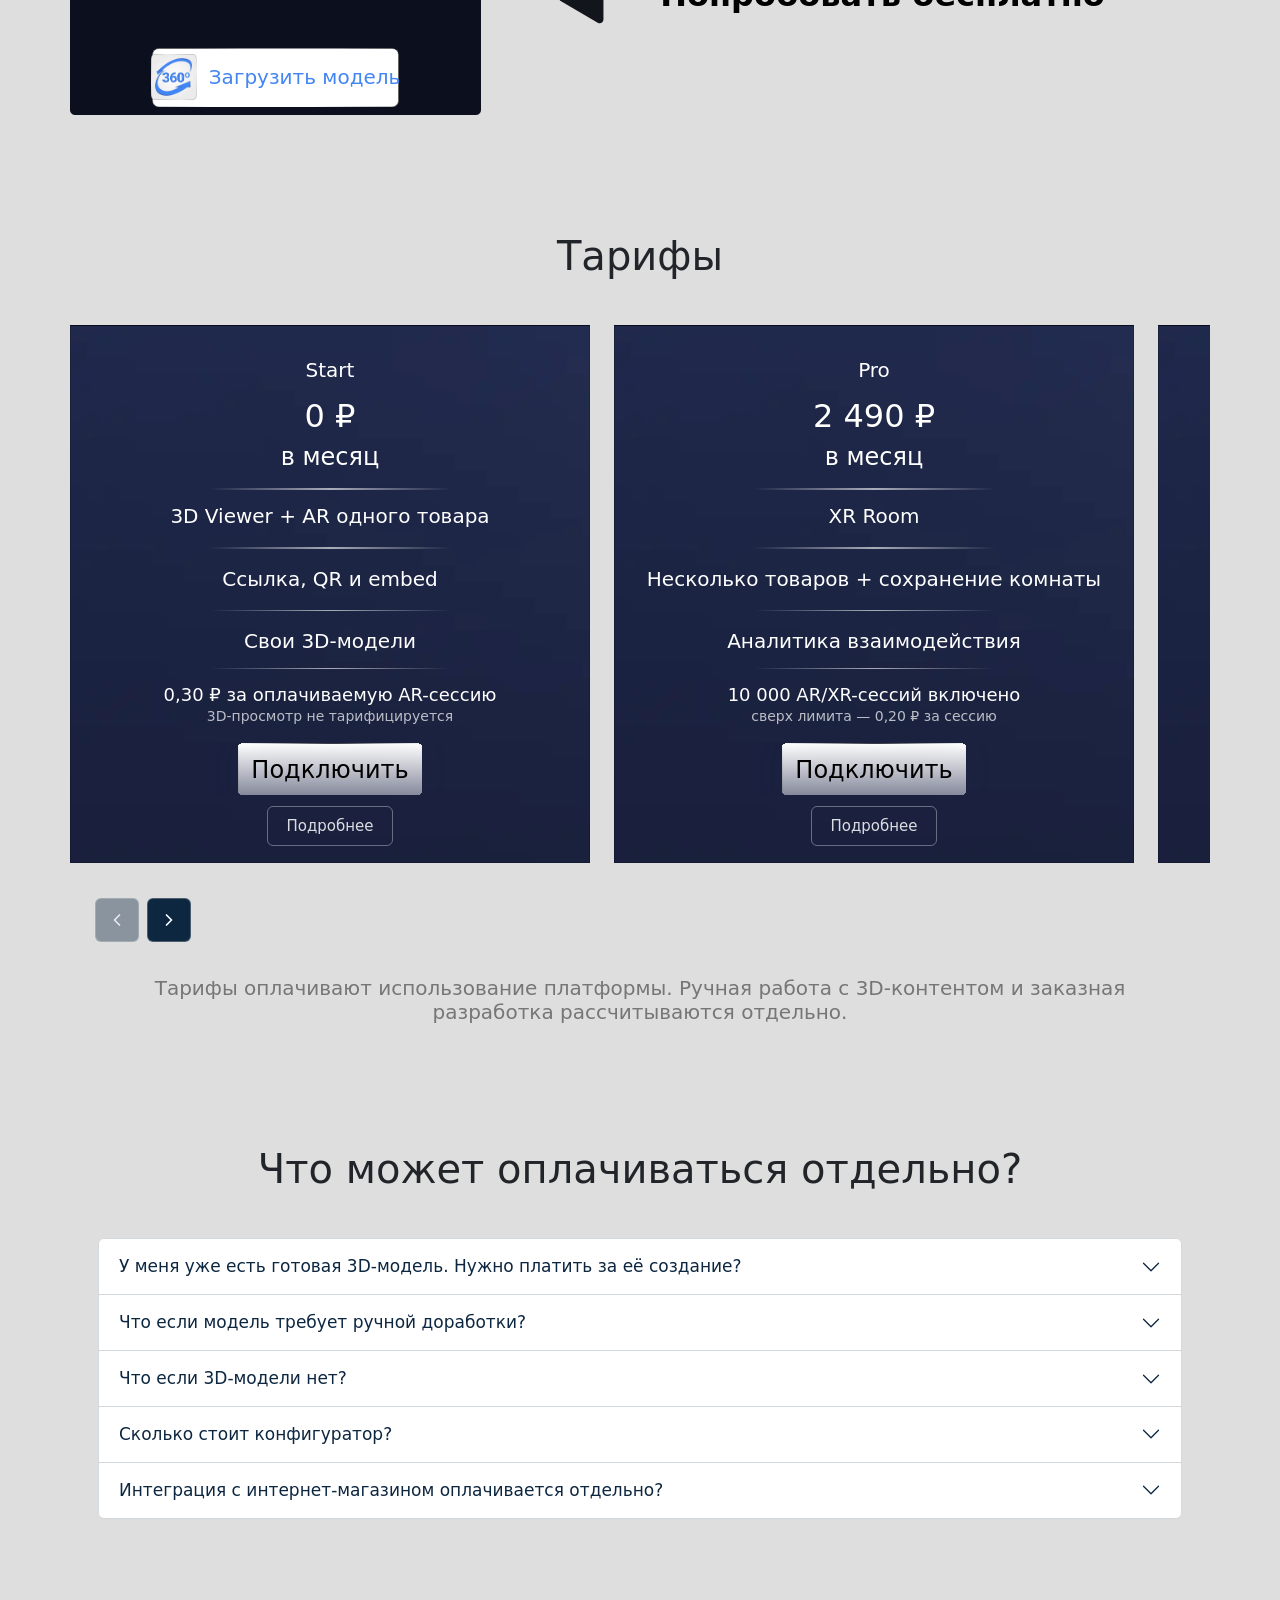
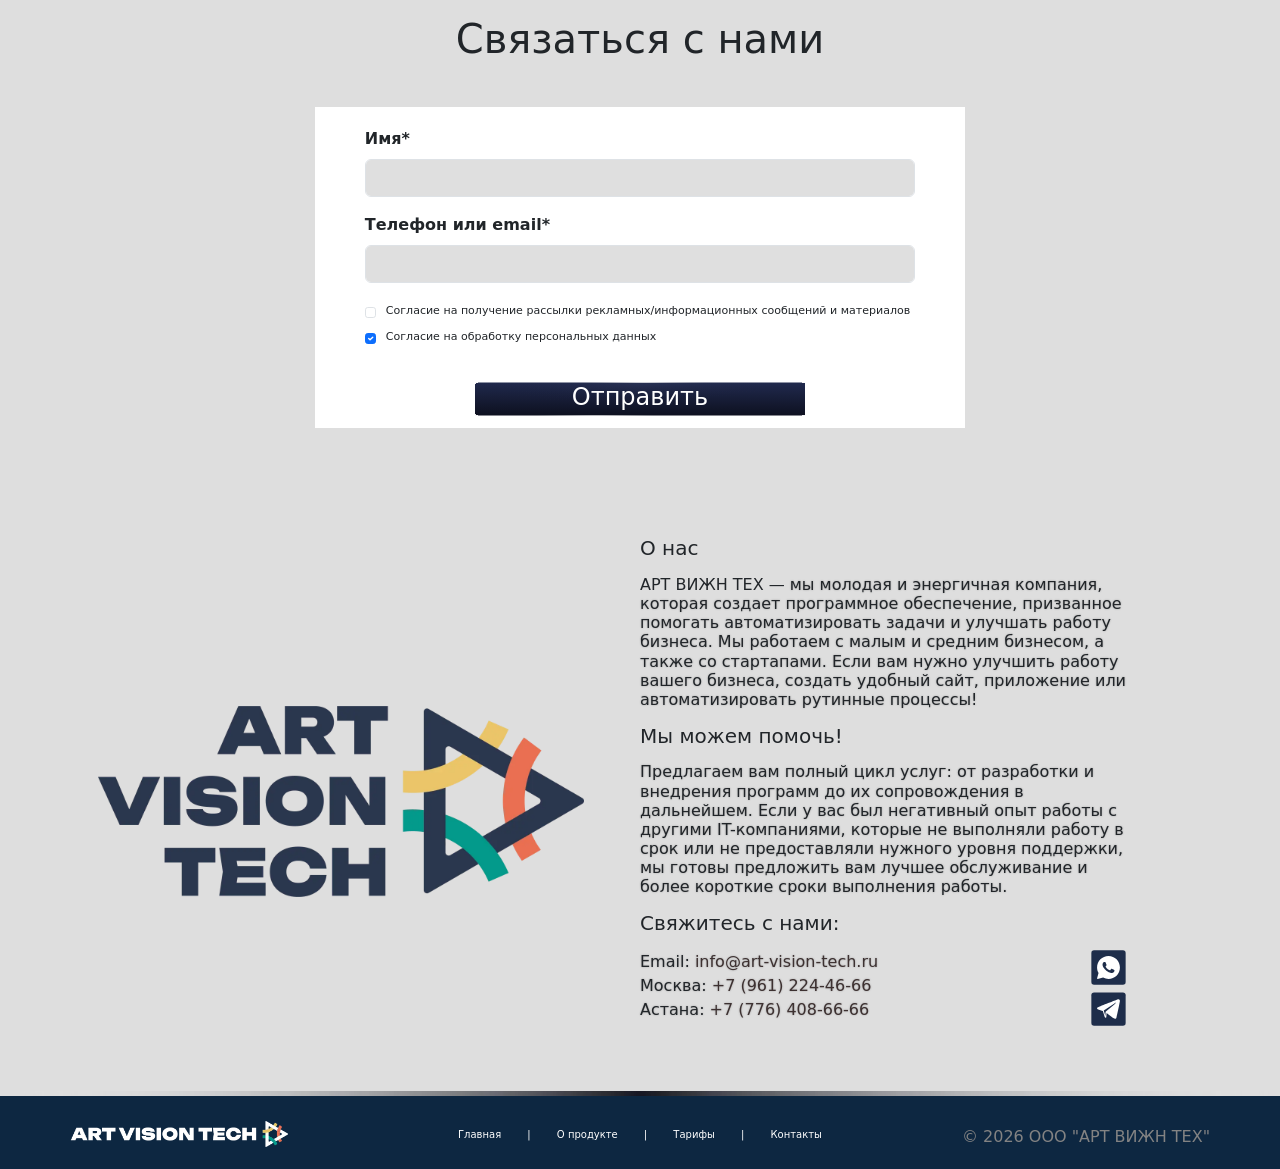
==== commit e7bc59e8: "feat: update pricing details and improve FAQ section for clarity" ====
--- a/index.html
+++ b/index.html
@@ -883,9 +883,6 @@
         <img loading="lazy" data-src="image.webm" class="line">
         <h2 id="plans" class="c-ft-32 mt-c-4 text-center section-title">Тарифы</h2>
         <div class="mt-c-3 container-fluid">
-            <p class="card-text c-ft-16 text-center section-copy section-copy-lead">Тарифы
-                оплачивают использование платформы. Создание и подготовка 3D-моделей, конфигуратор и заказная
-                разработка считаются отдельно.</p>
         </div>
         <div class="mt-c-4 pricing-carousel-wrapper">
             <div class="pricing-carousel-viewport">
@@ -898,17 +895,15 @@
                             </p>
                             <img loading="lazy" src="./img/Line 3.webp" class="mb-c-3 pricing-divider">
                             <div class="pricing-card-features">
-                                <p class="mb-c-3 pricing-card-feature"><span>3D-просмотрщик</span></p>
+                                <p class="mb-c-3 pricing-card-feature"><span>3D Viewer + AR одного товара</span></p>
                                 <img loading="lazy" class="mb-c-3 pricing-divider" src="./img/Line 3.webp">
-                                <p class="mb-c-3 pricing-card-feature"><span>AR одного товара</span></p>
-                                <img loading="lazy" class="mb-c-3 pricing-divider" src="./img/Line 3.webp">
-                                <p class="mb-c-3 pricing-card-feature"><span>Ссылка, QR-код и embed</span></p>
+                                <p class="mb-c-3 pricing-card-feature"><span>Ссылка, QR и embed</span></p>
                                 <img loading="lazy" class="mb-c-3 pricing-divider" src="./img/Line 3.webp">
                                 <p class="mb-c-3 pricing-card-feature"><span>Свои 3D-модели</span></p>
                             </div>
                             <img loading="lazy" class="mb-c-3 pricing-divider" src="./img/Line 3.webp">
                             <div class="pricing-card-usage">
-                                <p class="pricing-card-usage-value">0,15 ₽ за оплачиваемую AR-сессию</p>
+                                <p class="pricing-card-usage-value">0,30 ₽ за оплачиваемую AR-сессию</p>
                                 <p class="pricing-card-usage-note">3D-просмотр не тарифицируется</p>
                             </div>
                             <button class="svg-button pricing-connect-button pricing-card-cta">
@@ -970,23 +965,21 @@
                     <div class="card pricing-card">
                         <div class="card-body">
                             <h3 class="card-title mb-c-3 mt-3">Pro</h3>
-                            <p class="mb-c-3 pricing-card-price">990 ₽ <br>
+                            <p class="mb-c-3 pricing-card-price">2 490 ₽ <br>
                                 <span class="fs-24">в месяц</span>
                             </p>
                             <img loading="lazy" src="./img/Line 3.webp" class="mb-c-3 pricing-divider">
                             <div class="pricing-card-features">
                                 <p class="mb-c-3 pricing-card-feature"><span>XR Room</span></p>
                                 <img loading="lazy" class="mb-c-3 pricing-divider" src="./img/Line 3.webp">
-                                <p class="mb-c-3 pricing-card-feature"><span>Несколько товаров в пространстве</span></p>
-                                <img loading="lazy" class="mb-c-3 pricing-divider" src="./img/Line 3.webp">
-                                <p class="mb-c-3 pricing-card-feature"><span>Сохранение композиции</span></p>
+                                <p class="mb-c-3 pricing-card-feature"><span>Несколько товаров + сохранение комнаты</span></p>
                                 <img loading="lazy" class="mb-c-3 pricing-divider" src="./img/Line 3.webp">
                                 <p class="mb-c-3 pricing-card-feature"><span>Аналитика взаимодействия</span></p>
                             </div>
                             <img loading="lazy" class="mb-c-3 pricing-divider" src="./img/Line 3.webp">
                             <div class="pricing-card-usage">
                                 <p class="pricing-card-usage-value">10 000 AR/XR-сессий включено</p>
-                                <p class="pricing-card-usage-note">сверх лимита — 0,10 ₽ за сессию</p>
+                                <p class="pricing-card-usage-note">сверх лимита — 0,20 ₽ за сессию</p>
                             </div>
                             <button class="svg-button pricing-connect-button pricing-card-cta">
                                 <svg class="svg" width="176" height="50" viewBox="0 0 176 50" fill="none"
@@ -1047,24 +1040,21 @@
                     <div class="card pricing-card">
                         <div class="card-body">
                             <h3 class="card-title mb-c-3 mt-3">Business</h3>
-                            <p class="mb-c-3 pricing-card-price">2 990 ₽ <br>
+                            <p class="mb-c-3 pricing-card-price">9 990 ₽ <br>
                                 <span class="fs-24">в месяц</span>
                             </p>
                             <img loading="lazy" src="./img/Line 3.webp" class="mb-c-3 pricing-divider">
                             <div class="pricing-card-features">
-                                <p class="mb-c-3 pricing-card-feature"><span>Всё из тарифа Pro</span></p>
-                                <img loading="lazy" class="mb-c-3 pricing-divider" src="./img/Line 3.webp">
-                                <p class="mb-c-3 pricing-card-feature"><span>Передача выбранных товаров в
-                                        корзину</span></p>
+                                <p class="mb-c-3 pricing-card-feature"><span>XR → корзина</span></p>
                                 <img loading="lazy" class="mb-c-3 pricing-divider" src="./img/Line 3.webp">
                                 <p class="mb-c-3 pricing-card-feature"><span>Commerce-аналитика</span></p>
                                 <img loading="lazy" class="mb-c-3 pricing-divider" src="./img/Line 3.webp">
-                                <p class="mb-c-3 pricing-card-feature"><span>Конверсия и атрибуция</span></p>
+                                <p class="mb-c-3 pricing-card-feature"><span>Воронка и атрибуция</span></p>
                             </div>
                             <img loading="lazy" class="mb-c-3 pricing-divider" src="./img/Line 3.webp">
                             <div class="pricing-card-usage">
                                 <p class="pricing-card-usage-value">50 000 AR/XR-сессий включено</p>
-                                <p class="pricing-card-usage-note">сверх лимита — 0,05 ₽ за сессию</p>
+                                <p class="pricing-card-usage-note">сверх лимита — 0,20 ₽ за сессию</p>
                             </div>
                             <button class="svg-button pricing-connect-button pricing-card-cta">
                                 <svg class="svg" width="176" height="50" viewBox="0 0 176 50" fill="none"
@@ -1130,20 +1120,15 @@
                             </p>
                             <img loading="lazy" src="./img/Line 3.webp" class="mb-c-3 pricing-divider">
                             <div class="pricing-card-features">
-                                <p class="mb-c-3 pricing-card-feature"><span>API и массовый каталог</span></p>
+                                <p class="mb-c-3 pricing-card-feature"><span>Высокий трафик и SLA</span></p>
                                 <img loading="lazy" class="mb-c-3 pricing-divider" src="./img/Line 3.webp">
-                                <p class="mb-c-3 pricing-card-feature"><span>PIM / ERP / CRM</span></p>
+                                <p class="mb-c-3 pricing-card-feature"><span>API / PIM / ERP / CRM</span></p>
                                 <img loading="lazy" class="mb-c-3 pricing-divider" src="./img/Line 3.webp">
-                                <p class="mb-c-3 pricing-card-feature"><span>SLA</span></p>
-                                <img loading="lazy" class="mb-c-3 pricing-divider" src="./img/Line 3.webp">
-                                <p class="mb-c-3 pricing-card-feature"><span>Приватное развёртывание</span></p>
-                                <img loading="lazy" class="mb-c-3 pricing-divider" src="./img/Line 3.webp">
-                                <p class="mb-c-3 pricing-card-feature"><span>Расширенный white-label и особые
-                                        требования</span></p>
+                                <p class="mb-c-3 pricing-card-feature"><span>Private deployment и расширенный white-label</span></p>
                             </div>
                             <img loading="lazy" class="mb-c-3 pricing-divider" src="./img/Line 3.webp">
                             <div class="pricing-card-usage">
-                                <p class="pricing-card-usage-value">Объём сессий и SLA — индивидуально</p>
+                                <p class="pricing-card-usage-value">Индивидуальный объём и условия</p>
                                 <p class="pricing-card-usage-note">рассчитываем под ваш сценарий</p>
                             </div>
                             <button class="svg-button pricing-connect-button pricing-card-cta">
@@ -1220,30 +1205,103 @@
             </button>
         </div>
         <div class="mt-c-3 container-fluid">
-            <p class="card-text c-ft-16 text-center section-copy section-copy-lead">3D-просмотр не тарифицируется ни
-                на одном тарифе. На Start оплачиваются только AR-сессии, а помесячный расход ограничен предсказуемым
-                лимитом. На Pro и Business сессии уже включены в подписку.</p>
-        </div>
+            <p class="card-text c-ft-16 text-center section-copy section-copy-lead">Тарифы оплачивают
+                использование платформы. Ручная работа с 3D-контентом и заказная разработка
+                рассчитываются отдельно.</p>
+        </div>          
     </div>
     <div class="container mt-c-4">
         <img loading="lazy" data-src="image.webm" class="line">
-        <h2 id="services" class="c-ft-32 mt-c-4 text-center section-title">3D-модели, конфигуратор и интеграция</h2>
+        <!-- Keeps the #services anchor: the block still answers what is billed outside the
+             tariff, now as an accordion instead of a column of grey paragraphs. Prices come
+             from docs/product/pricing-policy.md. -->
+        <h2 id="services" class="c-ft-32 mt-c-4 text-center section-title">Что может оплачиваться отдельно?</h2>
         <div class="mt-c-4 container-fluid">
-            <p class="card-text mb-c-5 c-ft-16 section-copy section-copy-lead">Тариф оплачивает работу платформы. Производство 3D-контента и
-                заказная разработка считаются отдельно.</p>
-            <p class="card-text mb-c-5 c-ft-16 section-copy section-copy-lead">Уже есть готовая 3D-модель — загрузите её и платите только за
-                платформу.</p>
-            <p class="card-text mb-c-5 c-ft-16 section-copy section-copy-lead">Нужно подготовить модель к вебу и AR — оптимизация от 1 000 ₽ за
-                модель.</p>
-            <p class="card-text mb-c-5 c-ft-16 section-copy section-copy-lead">Модели нет — создаём 3D-модель от 3 000 ₽ за модель.</p>
-            <p class="card-text mb-c-5 c-ft-16 section-copy section-copy-lead">Нужны материалы, цвета и варианты — конфигуратор от 15 000 ₽ за
-                проект.</p>
-            <p class="card-text mb-c-5 c-ft-16 section-copy section-copy-lead">Стандартный JS/API-контракт передачи
-                выбранных товаров и конфигураций в корзину магазина входит в тариф Business — отдельная плата за сам
-                контракт не берётся.</p>
-            <p class="card-text mb-c-5 c-ft-16 section-copy section-copy-lead">Ручная интеграция под конкретный сайт,
-                CMS или нестандартный checkout, синхронизация каталога, PIM / ERP / CRM и нестандартный XR-сценарий —
-                рассчитываем отдельно.</p>
+            <div class="accordion pricing-faq" id="pricingFaq">
+                <div class="accordion-item">
+                    <h3 class="accordion-header" id="faqHeading1">
+                        <button class="accordion-button collapsed" type="button"
+                            data-bs-toggle="collapse" data-bs-target="#faqAnswer1"
+                            aria-expanded="false" aria-controls="faqAnswer1">
+                            У меня уже есть готовая 3D-модель. Нужно платить за её создание?
+                        </button>
+                    </h3>
+                    <div id="faqAnswer1" class="accordion-collapse collapse"
+                        aria-labelledby="faqHeading1" data-bs-parent="#pricingFaq">
+                        <div class="accordion-body">
+                            <p class="faq-answer-text">Нет. Если модель проходит техническую проверку и не требует ручной доработки, отдельной платы за создание модели нет. Техническая проверка — 0 ₽.</p>
+                            <p class="faq-answer-text">Автоматическая оптимизация и конвертация, которую платформа выполняет без участия человека, входит в использование платформы.</p>
+                            <p class="faq-answer-text">Если модель требует ручного ремонта или подготовки, эта работа рассчитывается отдельно.</p>
+                        </div>
+                    </div>
+                </div>
+                <div class="accordion-item">
+                    <h3 class="accordion-header" id="faqHeading2">
+                        <button class="accordion-button collapsed" type="button"
+                            data-bs-toggle="collapse" data-bs-target="#faqAnswer2"
+                            aria-expanded="false" aria-controls="faqAnswer2">
+                            Что если модель требует ручной доработки?
+                        </button>
+                    </h3>
+                    <div id="faqAnswer2" class="accordion-collapse collapse"
+                        aria-labelledby="faqHeading2" data-bs-parent="#pricingFaq">
+                        <div class="accordion-body">
+                            <p class="faq-answer-text">Ручной ремонт и оптимизация модели — от 5 000 ₽ за модель.</p>
+                            <p class="faq-answer-text">Если есть CAD / STEP / FBX / 3ds Max или другие подходящие исходные материалы, подготовка production-ready модели для веба, AR и XR — от 7 500 ₽.</p>
+                            <p class="faq-answer-text">Итоговая стоимость зависит от сложности исходников и объёма ручной работы.</p>
+                        </div>
+                    </div>
+                </div>
+                <div class="accordion-item">
+                    <h3 class="accordion-header" id="faqHeading3">
+                        <button class="accordion-button collapsed" type="button"
+                            data-bs-toggle="collapse" data-bs-target="#faqAnswer3"
+                            aria-expanded="false" aria-controls="faqAnswer3">
+                            Что если 3D-модели нет?
+                        </button>
+                    </h3>
+                    <div id="faqAnswer3" class="accordion-collapse collapse"
+                        aria-labelledby="faqHeading3" data-bs-parent="#pricingFaq">
+                        <div class="accordion-body">
+                            <p class="faq-answer-text">Создание новой 3D-модели — от 10 000 ₽.</p>
+                            <p class="faq-answer-text">Финальная стоимость зависит от сложности товара, материалов, качества исходных фото и чертежей и требований к вебу, AR и XR.</p>
+                        </div>
+                    </div>
+                </div>
+                <div class="accordion-item">
+                    <h3 class="accordion-header" id="faqHeading4">
+                        <button class="accordion-button collapsed" type="button"
+                            data-bs-toggle="collapse" data-bs-target="#faqAnswer4"
+                            aria-expanded="false" aria-controls="faqAnswer4">
+                            Сколько стоит конфигуратор?
+                        </button>
+                    </h3>
+                    <div id="faqAnswer4" class="accordion-collapse collapse"
+                        aria-labelledby="faqHeading4" data-bs-parent="#pricingFaq">
+                        <div class="accordion-body">
+                            <p class="faq-answer-text">Настройка стандартных поддерживаемых материалов, цветов, вариантов и SKU — от 15 000 ₽.</p>
+                            <p class="faq-answer-text">Если требуется новая логика, нестандартный интерфейс, расчёты, правила совместимости или новая функциональность конфигуратора — заказной конфигуратор от 50 000 ₽.</p>
+                        </div>
+                    </div>
+                </div>
+                <div class="accordion-item">
+                    <h3 class="accordion-header" id="faqHeading5">
+                        <button class="accordion-button collapsed" type="button"
+                            data-bs-toggle="collapse" data-bs-target="#faqAnswer5"
+                            aria-expanded="false" aria-controls="faqAnswer5">
+                            Интеграция с интернет-магазином оплачивается отдельно?
+                        </button>
+                    </h3>
+                    <div id="faqAnswer5" class="accordion-collapse collapse"
+                        aria-labelledby="faqHeading5" data-bs-parent="#pricingFaq">
+                        <div class="accordion-body">
+                            <p class="faq-answer-text">Стандартный JS/API-контракт передачи выбранных товаров и конфигурации входит в тариф Business. Если вы интегрируете его самостоятельно, отдельной платы за сам контракт нет.</p>
+                            <p class="faq-answer-text">Если интеграцию под конкретный сайт, CMS или checkout выполняет АРТ ВИЖН ТЕХ — работа от 15 000 ₽.</p>
+                            <p class="faq-answer-text">PIM / ERP / CRM / 1С, устаревший checkout и нестандартные интеграции рассчитываются отдельно.</p>
+                        </div>
+                    </div>
+                </div>
+            </div>
         </div>
     </div>
     <div class="container mt-c-3">
--- a/styles/landing/sections.css
+++ b/styles/landing/sections.css
@@ -2,8 +2,9 @@
    Landing / sections
    ----------------------------------------------------------------------------
    Owns the mid-page content blocks: "О продукте" + its feature cards, the
-   "Покажите товар в 3D, AR и XR" block with the 3D preview phone, and the free
-   start block with the archive teaser.
+   "Покажите товар в 3D, AR и XR" block with the 3D preview phone, the free
+   start block with the archive teaser, and the "Что может оплачиваться
+   отдельно?" FAQ that follows the tariff cards.
 
    JS contract (do not rename): .demo-ifr / .demo-ifr2 carry the .ar-preview
    iframe that src/index/index.js points at ./viewer.html.
@@ -173,6 +174,50 @@
 .process-archive-image {
     width: 100%;
     margin-bottom: -85px;
+}
+
+/* --- "Что может оплачиваться отдельно?" FAQ ------------------------------- */
+/* Bootstrap's own accordion, re-tinted through its custom properties: no second
+   accordion implementation and no JS of ours - Bootstrap already owns the
+   collapse, the button semantics and the keyboard behaviour. The block is
+   deliberately light. It follows four solid navy tariff cards and is meant to
+   make the page feel shorter, not add another dark slab. */
+
+.pricing-faq {
+    --bs-accordion-color: #4b4b4b;
+    --bs-accordion-bg: #ffffff;
+    --bs-accordion-border-color: rgba(13, 39, 65, 0.18);
+    --bs-accordion-border-radius: 8px;
+    --bs-accordion-btn-color: rgb(13 39 65);
+    --bs-accordion-btn-bg: #ffffff;
+    --bs-accordion-active-color: rgb(13 39 65);
+    --bs-accordion-active-bg: rgba(13, 39, 65, 0.06);
+    --bs-accordion-btn-focus-box-shadow: 0 0 0 3px rgba(13, 39, 65, 0.25);
+    /* Bootstrap ships a #212529 chevron closed and a #052c65 one open. One navy
+       mark for both states; Bootstrap still owns the rotation. */
+    --bs-accordion-btn-icon: url("data:image/svg+xml,%3csvg xmlns='http://www.w3.org/2000/svg' viewBox='0 0 16 16' fill='none' stroke='%230d2741' stroke-linecap='round' stroke-linejoin='round'%3e%3cpath d='m2 5 6 6 6-6'/%3e%3c/svg%3e");
+    --bs-accordion-btn-active-icon: var(--bs-accordion-btn-icon);
+}
+
+/* The question is the tap target, so it carries the weight the grey service
+   paragraphs used to have. */
+.pricing-faq .accordion-button {
+    font-size: 17px;
+    font-weight: 500;
+    line-height: 1.35;
+}
+
+.faq-answer-text {
+    font-size: 15px;
+    line-height: 1.5;
+    /* Long slash-separated lists (CAD / STEP / FBX) must not push the answer
+       wider than the accordion on a phone. */
+    overflow-wrap: break-word;
+    margin-bottom: 10px;
+}
+
+.faq-answer-text:last-child {
+    margin-bottom: 0;
 }
 
 /* ============================================================================
@@ -272,6 +317,22 @@
         margin-top: 52px;
     }
 
+    /* The .container-fluid gutter already spends 28px a side here, so the
+       default 1.25rem accordion inset would leave a question too little room
+       at 323px. The item still spans the full container width. */
+    .pricing-faq {
+        --bs-accordion-btn-padding-x: 14px;
+        --bs-accordion-body-padding-x: 14px;
+    }
+
+    .pricing-faq .accordion-button {
+        font-size: 15px;
+    }
+
+    .faq-answer-text {
+        font-size: 14px;
+    }
+
     /* .mb-c-5 is a percentage of the container width, so the gap under the
        heading collapses exactly where the copy is tightest - 19px at 430px
        down to 13px at 323px. Pin it to the block instead; the paragraphs
--- a/styles/landing/pricing.css
+++ b/styles/landing/pricing.css
@@ -63,10 +63,8 @@
     line-height: 1.2;
 }
 
-/* The price now opens the card under the plan name, so a card is scanned as
-   name -> price -> capabilities -> included usage -> actions. The flexible
-   space moved down to the feature list, which is what keeps the footer of all
-   four cards on one baseline without per-tariff margins. */
+/* The price opens the card under the plan name, so a card is scanned as
+   name -> price -> capabilities -> included usage -> actions. */
 .pricing-card-price {
     flex-shrink: 0;
     font-size: 32px;
@@ -74,10 +72,13 @@
     line-height: 1.2;
 }
 
-/* Feature copy may wrap differently between tariffs and Enterprise carries one
-   row more. That difference is absorbed here, above the shared footer. */
+/* The card is a short summary for choosing a plan, not the whole policy: three
+   capability rows, and "Подробнее" carries the rest. The feature list no longer
+   grows. It used to absorb a whole tariff's worth of height difference - four
+   rows against Enterprise's five - which is what opened the empty band inside
+   Start and made every card read as a tall panel. */
 .pricing-card-features {
-    flex: 1 1 auto;
+    flex-shrink: 0;
 }
 
 /* Included usage / usage price: the number that actually decides between the
@@ -102,8 +103,14 @@
     margin-bottom: 0;
 }
 
+/* The footer keeps a shared baseline, but it is now cheap: with three capability
+   rows on every tariff the cards differ only by how their copy wraps, so the
+   space this absorbs measures 0-47px at 1440px instead of a whole tariff's worth
+   of empty card. If a future card needs materially more content than its
+   neighbours, drop this line rather than growing the hole. */
 .pricing-card-cta {
     flex-shrink: 0;
+    margin-top: auto;
 }
 
 /* Secondary action opening the shared details dialog. Deliberately quieter
@@ -272,6 +279,23 @@
     }
 }
 
+/* Wide desktop: the whole comparison at once.
+   Bootstrap gives .container 1320px from 1400px up, and that is exactly where
+   four cards still fit at a readable width - (1320 - 3 gaps of 24px) / 4 = 312px.
+   Below it the container drops to 1140px, where the same four would be 267px, so
+   1366/1200 deliberately keep the carousel. Same DOM and same track either way:
+   the cards simply stop overflowing, which also leaves the prev/next controls
+   nothing to scroll. */
+@media (min-width: 1400px) {
+    .pricing-card {
+        flex: 0 0 calc((100% - 72px) / 4);
+    }
+
+    .pricing-carousel-controls {
+        display: none;
+    }
+}
+
 /* Tablet: 768px - 1199px */
 @media (min-width: 768px) and (max-width: 1199px) {
     .pricing-card {
